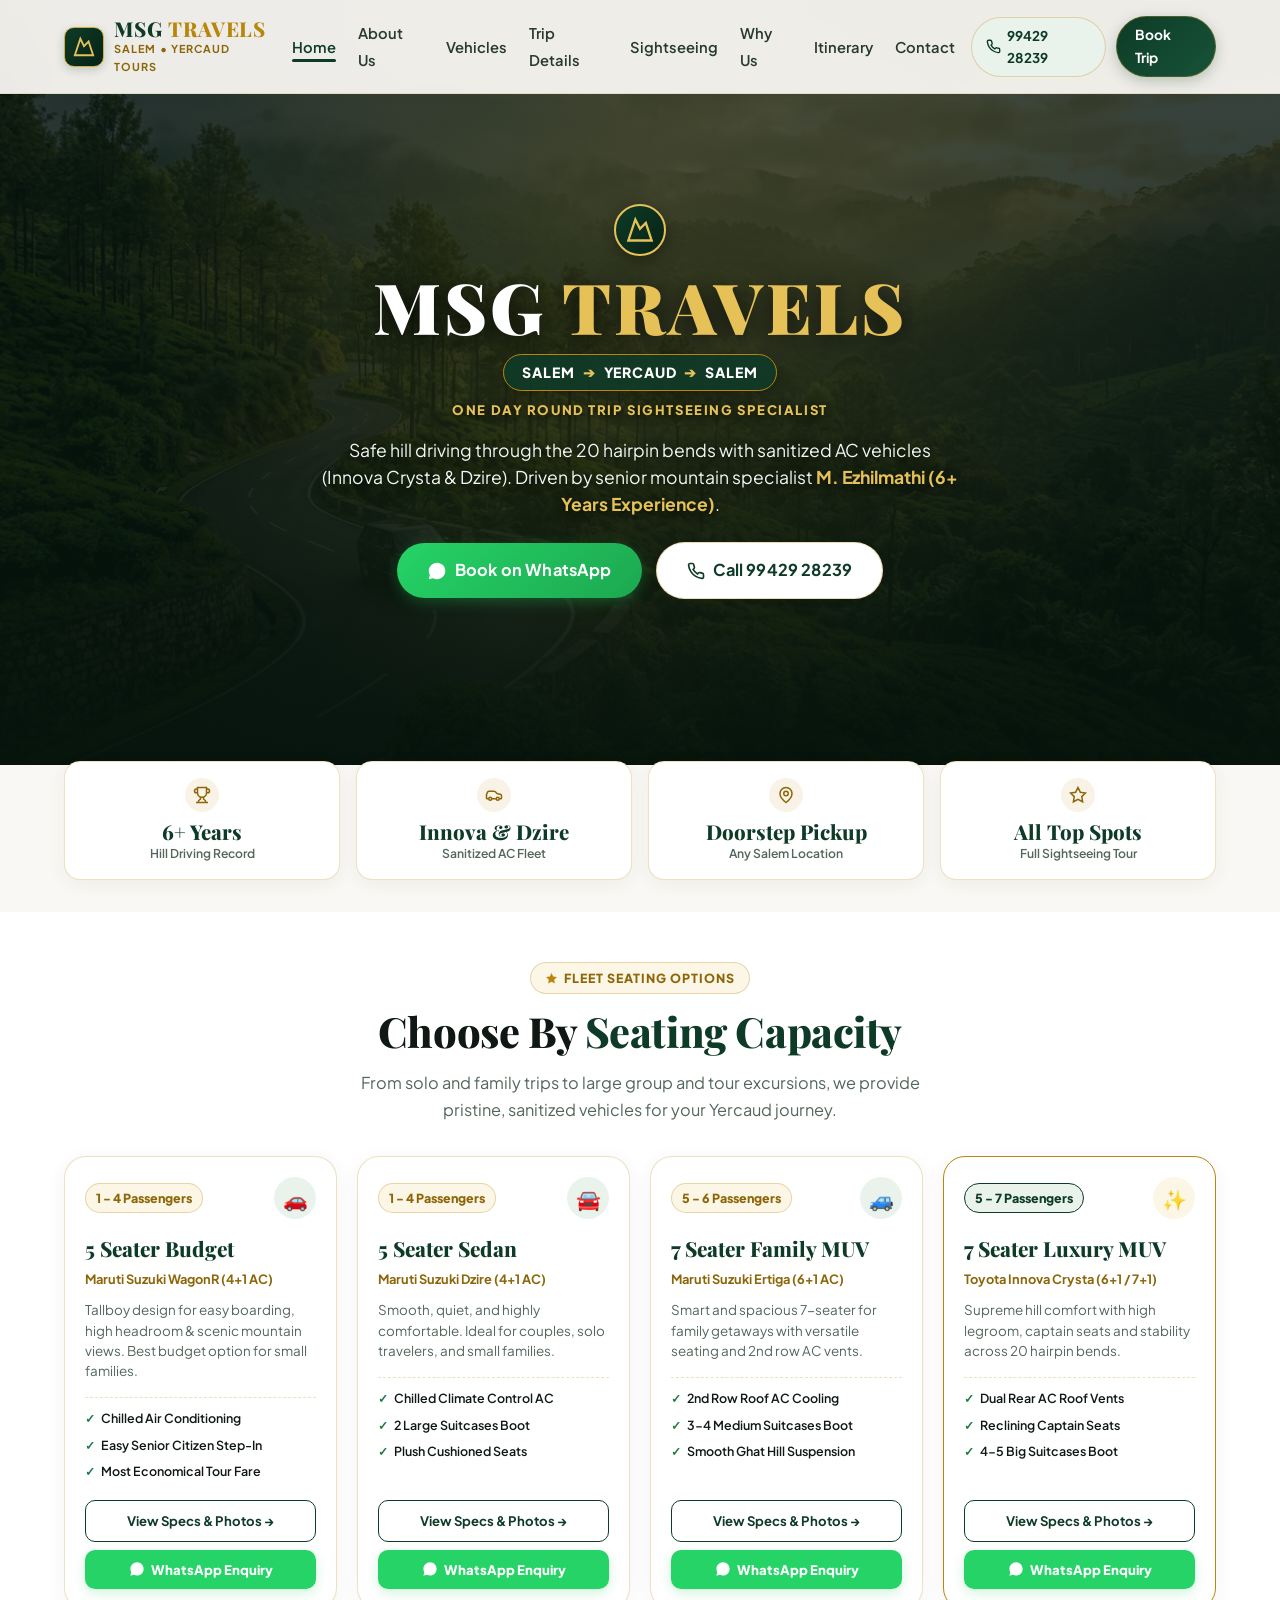
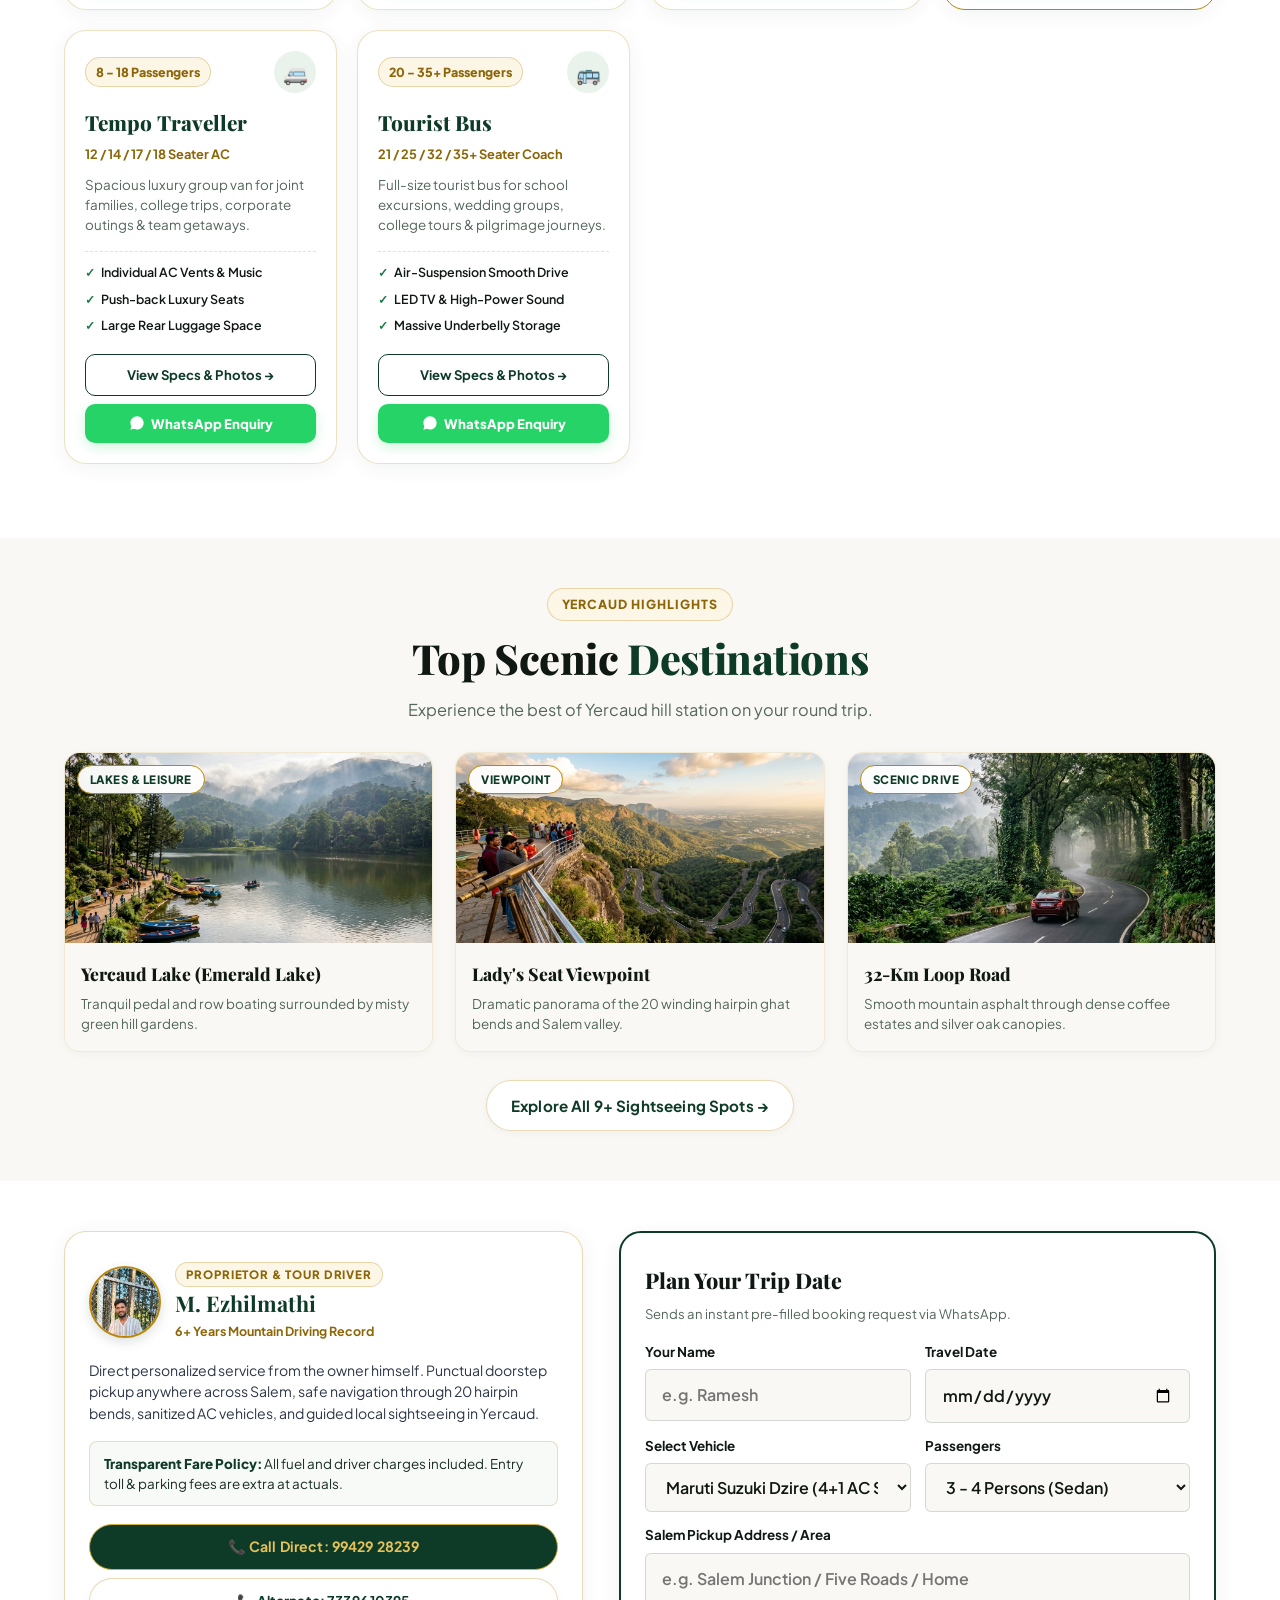
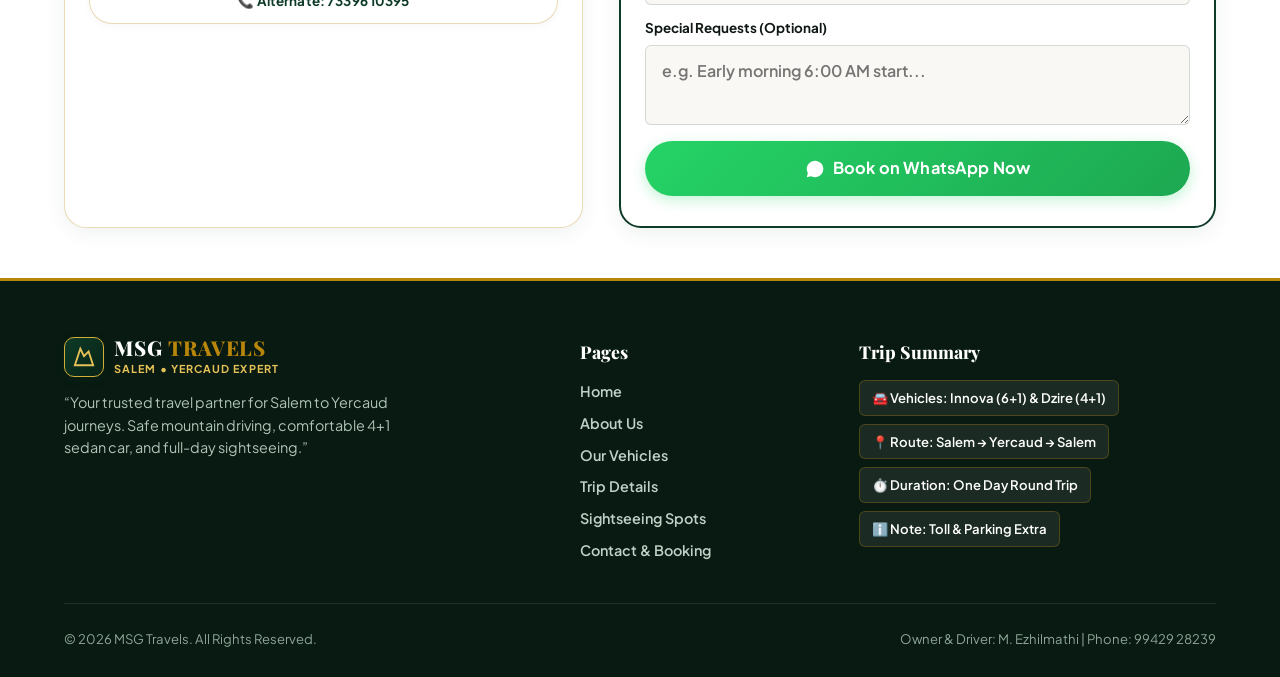
==== index.html @ 70ff6678 "Update Dzire and Crysta images and add WagonR and Ertiga across Home and Vehicles pages" ====
<!DOCTYPE html>
<html lang="en">
<head>
  <meta charset="UTF-8">
  <meta name="viewport" content="width=device-width, initial-scale=1.0, maximum-scale=5.0">
  
  <title>MSG Travels | Salem to Yercaud One Day Trip Taxi & Cab Booking</title>
  <meta name="title" content="MSG Travels | Salem to Yercaud One Day Trip Taxi & Cab Booking">
  <meta name="description" content="Book premier Salem to Yercaud one day round trip taxi with MSG Travels. 6+ years experience, Toyota Innova Crysta & Maruti Dzire AC, all sightseeing spots. Call 9942928239.">
  <meta name="keywords" content="Salem to Yercaud taxi, Salem to Yercaud cab, MSG Travels Salem, Yercaud one day trip cab, Innova taxi Salem to Yercaud, Dzire cab Salem">
  <meta name="author" content="MSG Travels - M. Ezhilmathi">
  <meta name="robots" content="index, follow">
  <link rel="canonical" href="https://msgtravels.in/">

  <!-- Geo-Targeting -->
  <meta name="geo.region" content="IN-TN">
  <meta name="geo.placename" content="Salem, Tamil Nadu, India">
  <meta name="geo.position" content="11.664325;78.146014">
  <meta name="ICBM" content="11.664325, 78.146014">

  <!-- Open Graph -->
  <meta property="og:type" content="website">
  <meta property="og:url" content="https://msgtravels.in/">
  <meta property="og:title" content="MSG Travels | Salem to Yercaud Taxi Service">
  <meta property="og:description" content="Explore Yercaud with trusted mountain driver M. Ezhilmathi. 6+ Years Experience, AC Sedan & MUV.">
  <meta property="og:image" content="https://msgtravels.in/images/hero.jpg">

  <!-- Google Fonts -->
  <link rel="preconnect" href="https://fonts.googleapis.com">
  <link rel="preconnect" href="https://fonts.gstatic.com" crossorigin>
  <link href="https://fonts.googleapis.com/css2?family=Playfair+Display:ital,wght@0,600;0,700;0,800;0,900;1,600&family=Plus+Jakarta+Sans:wght@400;500;600;700;800&family=Space+Grotesk:wght@500;700&display=swap" rel="stylesheet">

  <link rel="stylesheet" href="styles.css">

  <!-- Schema.org JSON-LD Structured Data -->
  <script type="application/ld+json">
  {
    "@context": "https://schema.org",
    "@graph": [
      {
        "@type": "TaxiService",
        "name": "MSG Travels",
        "url": "https://msgtravels.in/",
        "image": "https://msgtravels.in/images/hero.jpg",
        "telephone": "+919942928239",
        "priceRange": "₹₹",
        "email": "ezhilmathi995@gmail.com",
        "founder": {
          "@type": "Person",
          "name": "M. Ezhilmathi",
          "jobTitle": "Owner & Senior Hill Driver"
        },
        "description": "Premier Salem to Yercaud one-day round trip sightseeing taxi service with Toyota Innova Crysta and Maruti Suzuki Dzire.",
        "areaServed": ["Salem", "Yercaud"],
        "geo": {
          "@type": "GeoCoordinates",
          "latitude": 11.664325,
          "longitude": 78.146014
        },
        "aggregateRating": {
          "@type": "AggregateRating",
          "ratingValue": "4.9",
          "reviewCount": "148"
        }
      }
    ]
  }
  </script>
</head>
<body>
  <a href="#quick-booking" class="skip-link">Skip to Booking</a>

  <!-- Header Navigation -->
  <header class="site-header" id="siteHeader">
    <div class="container header-inner">
      <a href="index.html" class="brand-logo" aria-label="MSG Travels Home">
        <div class="brand-badge">
          <svg viewBox="0 0 24 24" fill="none" stroke="currentColor" stroke-width="2"><path d="m8 3 4 8 5-5 5 15H2L8 3z"/></svg>
        </div>
        <div class="brand-text-wrap">
          <span class="brand-title">MSG <span>TRAVELS</span></span>
          <span class="brand-subtitle">Salem • Yercaud Tours</span>
        </div>
      </a>

      <!-- Desktop Nav -->
      <nav aria-label="Main Navigation">
        <ul class="nav-menu">
          <li><a href="index.html" class="nav-link active">Home</a></li>
          <li><a href="about.html" class="nav-link">About Us</a></li>
          <li><a href="vehicles.html" class="nav-link">Vehicles</a></li>
          <li><a href="trip.html" class="nav-link">Trip Details</a></li>
          <li><a href="sightseeing.html" class="nav-link">Sightseeing</a></li>
          <li><a href="why-us.html" class="nav-link">Why Us</a></li>
          <li><a href="experience.html" class="nav-link">Itinerary</a></li>
          <li><a href="contact.html" class="nav-link">Contact</a></li>
        </ul>
      </nav>

      <!-- Header CTAs -->
      <div class="header-cta-group">
        <a href="tel:9942928239" class="btn-header-call">
          <svg width="15" height="15" viewBox="0 0 24 24" fill="none" stroke="currentColor" stroke-width="2.2"><path d="M22 16.92v3a2 2 0 0 1-2.18 2 19.79 19.79 0 0 1-8.63-3.07 19.5 19.5 0 0 1-6-6 19.79 19.79 0 0 1-3.07-8.67A2 2 0 0 1 4.11 2h3a2 2 0 0 1 2 1.72 12.84 12.84 0 0 0 .7 2.81 2 2 0 0 1-.45 2.11L8.09 9.91a16 16 0 0 0 6 6l1.27-1.27a2 2 0 0 1 2.11-.45 12.84 12.84 0 0 0 2.81.7A2 2 0 0 1 22 16.92z"/></svg>
          <span>99429 28239</span>
        </a>
        <a href="#quick-booking" class="btn btn-primary" style="padding: 7px 18px; font-size: 0.86rem;">Book Trip</a>
      </div>

      <!-- Mobile Toggle Button -->
      <button class="mobile-toggle" id="mobileToggle" aria-label="Open Navigation Menu">
        <svg viewBox="0 0 24 24" fill="none" stroke="currentColor" stroke-width="2"><line x1="3" y1="12" x2="21" y2="12"></line><line x1="3" y1="6" x2="21" y2="6"></line><line x1="3" y1="18" x2="21" y2="18"></line></svg>
      </button>
    </div>
  </header>

  <!-- Mobile Drawer -->
  <div class="drawer-backdrop" id="drawerBackdrop"></div>
  <aside class="mobile-nav-drawer" id="mobileDrawer">
    <div>
      <div class="drawer-header">
        <div class="brand-text-wrap">
          <span class="brand-title">MSG <span>TRAVELS</span></span>
          <span class="brand-subtitle">Salem • Yercaud Expert</span>
        </div>
        <button class="drawer-close-btn" id="drawerCloseBtn" aria-label="Close Menu">
          <svg width="26" height="26" viewBox="0 0 24 24" fill="none" stroke="currentColor" stroke-width="2"><line x1="18" y1="6" x2="6" y2="18"></line><line x1="6" y1="6" x2="18" y2="18"></line></svg>
        </button>
      </div>
      <ul class="drawer-links">
        <li><a href="index.html" class="drawer-link active"><span>Home</span> <span>→</span></a></li>
        <li><a href="about.html" class="drawer-link"><span>About Us</span> <span>→</span></a></li>
        <li><a href="vehicles.html" class="drawer-link"><span>Our Vehicles</span> <span>→</span></a></li>
        <li><a href="trip.html" class="drawer-link"><span>Trip Details</span> <span>→</span></a></li>
        <li><a href="sightseeing.html" class="drawer-link"><span>Sightseeing Places</span> <span>→</span></a></li>
        <li><a href="why-us.html" class="drawer-link"><span>Why Choose Us</span> <span>→</span></a></li>
        <li><a href="experience.html" class="drawer-link"><span>Itinerary Roadmap</span> <span>→</span></a></li>
        <li><a href="contact.html" class="drawer-link"><span>Contact & Booking</span> <span>→</span></a></li>
      </ul>
    </div>
    <div class="drawer-contact">
      <a href="tel:9942928239" class="btn btn-call btn-block">📞 Call: 99429 28239</a>
      <a href="https://api.whatsapp.com/send?phone=919942928239&text=Hello%20MSG%20Travels,%20I%20would%20like%20to%20book%20a%20Salem%20to%20Yercaud%20trip." target="_blank" rel="noopener" class="btn btn-whatsapp btn-block">💬 WhatsApp Booking</a>
    </div>
  </aside>

  <!-- =========================================================================
       DOMINANT CENTERED HERO SECTION
       ========================================================================= -->
  <section class="hero-section" id="home">
    <div class="hero-overlay-radial"></div>
    <div class="container hero-content">
      
      <!-- Luxury Crest Emblem -->
      <div class="hero-brand-crest">
        <svg viewBox="0 0 24 24" fill="none" stroke="currentColor" stroke-width="2"><path d="m8 3 4 8 5-5 5 15H2L8 3z"/></svg>
      </div>

      <!-- Dominant Centered Brand Title -->
      <h1 class="hero-brand-title">
        MSG <span>TRAVELS</span>
      </h1>

      <!-- Route Tag -->
      <div class="hero-route-tag">
        <span>SALEM</span>
        <span class="route-arrow">➔</span>
        <span>YERCAUD</span>
        <span class="route-arrow">➔</span>
        <span>SALEM</span>
      </div>

      <div class="hero-tagline">
        One Day Round Trip Sightseeing Specialist
      </div>

      <p class="hero-desc-clean">
        Safe hill driving through the 20 hairpin bends with sanitized AC vehicles (Innova Crysta & Dzire). Driven by senior mountain specialist <strong>M. Ezhilmathi (6+ Years Experience)</strong>.
      </p>

      <div class="hero-actions">
        <a href="https://api.whatsapp.com/send?phone=919942928239&text=Hello%20MSG%20Travels,%20I%20would%20like%20to%20book%20a%20Salem%20to%20Yercaud%20one-day%20round%20trip." target="_blank" rel="noopener" class="btn btn-whatsapp btn-lg">
          <svg width="20" height="20" viewBox="0 0 24 24" fill="currentColor"><path d="M12.04 2C6.58 2 2.13 6.45 2.13 11.91C2.13 13.66 2.59 15.36 3.45 16.86L2.05 22L7.3 20.62C8.75 21.41 10.38 21.83 12.04 21.83C17.5 21.83 21.95 17.38 21.95 11.92C21.95 9.27 20.92 6.78 19.05 4.91C17.18 3.03 14.69 2 12.04 2Z"/></svg>
          Book on WhatsApp
        </a>
        <a href="tel:9942928239" class="btn btn-secondary btn-lg">
          <svg width="18" height="18" viewBox="0 0 24 24" fill="none" stroke="currentColor" stroke-width="2.2"><path d="M22 16.92v3a2 2 0 0 1-2.18 2 19.79 19.79 0 0 1-8.63-3.07 19.5 19.5 0 0 1-6-6 19.79 19.79 0 0 1-3.07-8.67A2 2 0 0 1 4.11 2h3a2 2 0 0 1 2 1.72 12.84 12.84 0 0 0 .7 2.81 2 2 0 0 1-.45 2.11L8.09 9.91a16 16 0 0 0 6 6l1.27-1.27a2 2 0 0 1 2.11-.45 12.84 12.84 0 0 0 2.81.7A2 2 0 0 1 22 16.92z"/></svg>
          Call 99429 28239
        </a>
      </div>

    </div>
  </section>

  <!-- =========================================================================
       CLEAN 4-PILLAR STATS (OPTIMIZED LUXURY RIBBON)
       ========================================================================= -->
  <section class="quick-stats-section" id="quick-info">
    <div class="container">
      <div class="stats-grid">
        <div class="stat-card">
          <div class="stat-icon-mini">
            <svg viewBox="0 0 24 24" fill="none" stroke="currentColor" stroke-width="2"><path d="M6 9H4.5a2.5 2.5 0 0 1 0-5H6"/><path d="M18 9h1.5a2.5 2.5 0 0 0 0-5H18"/><path d="M4 22h16"/><path d="M10 14.66V17c0 .55-.47.98-.97 1.21C7.85 18.75 7 20.24 7 22"/><path d="M14 14.66V17c0 .55.47.98.97 1.21C16.15 18.75 17 20.24 17 22"/><path d="M18 2H6v7a6 6 0 0 0 12 0V2Z"/></svg>
          </div>
          <div class="stat-content">
            <div class="stat-number">6+ Years</div>
            <div class="stat-label">Hill Driving Record</div>
          </div>
        </div>

        <div class="stat-card">
          <div class="stat-icon-mini">
            <svg viewBox="0 0 24 24" fill="none" stroke="currentColor" stroke-width="2"><path d="M19 17h2c.6 0 1-.4 1-1v-3c0-.9-.7-1.7-1.5-1.9C18.7 10.6 16 10 16 10s-1.3-1.4-2.2-2.3c-.5-.4-1.1-.7-1.8-.7H5c-.6 0-1.1.4-1.4.9l-1.4 2.9A3.7 3.7 0 0 0 2 12v4c0 .6.4 1 1 1h2"/><circle cx="7" cy="17" r="2"/><path d="M9 17h6"/><circle cx="17" cy="17" r="2"/></svg>
          </div>
          <div class="stat-content">
            <div class="stat-number">Innova & Dzire</div>
            <div class="stat-label">Sanitized AC Fleet</div>
          </div>
        </div>

        <div class="stat-card">
          <div class="stat-icon-mini">
            <svg viewBox="0 0 24 24" fill="none" stroke="currentColor" stroke-width="2"><path d="M20 10c0 6-8 12-8 12s-8-6-8-12a8 8 0 0 1 16 0Z"/><circle cx="12" cy="10" r="3"/></svg>
          </div>
          <div class="stat-content">
            <div class="stat-number">Doorstep Pickup</div>
            <div class="stat-label">Any Salem Location</div>
          </div>
        </div>

        <div class="stat-card">
          <div class="stat-icon-mini">
            <svg viewBox="0 0 24 24" fill="none" stroke="currentColor" stroke-width="2"><polygon points="12 2 15.09 8.26 22 9.27 17 14.14 18.18 21.02 12 17.77 5.82 21.02 7 14.14 2 9.27 8.91 8.26 12 2"/></svg>
          </div>
          <div class="stat-content">
            <div class="stat-number">All Top Spots</div>
            <div class="stat-label">Full Sightseeing Tour</div>
          </div>
        </div>
      </div>
    </div>
  </section>

  <!-- =========================================================================
       SEATING CAPACITY & FLEET CATEGORIES (5 Seater, 7 Seater, Tempo, Bus)
       ========================================================================= -->
  <section class="trip-section" id="seating-options" style="padding: 50px 0; background: #ffffff;">
    <div class="container">
      <div class="text-center" style="margin-bottom: 32px;">
        <span class="section-tag">
          <svg viewBox="0 0 24 24" fill="currentColor" width="13" height="13"><path d="M12 2l3.09 6.26L22 9.27l-5 4.87 1.18 6.88L12 17.77l-6.18 3.25L7 14.14 2 9.27l6.91-1.01L12 2z"/></svg>
          Fleet Seating Options
        </span>
        <h2 class="section-title">Choose By <span>Seating Capacity</span></h2>
        <p class="section-desc">From solo and family trips to large group and tour excursions, we provide pristine, sanitized vehicles for your Yercaud journey.</p>
      </div>

      <div class="capacity-grid-home">
        <!-- Option 1: 5 Seater Budget (WagonR) -->
        <div class="capacity-card">
          <div>
            <div class="capacity-card-header">
              <span class="capacity-seat-badge">1 - 4 Passengers</span>
              <div class="capacity-icon">🚗</div>
            </div>
            <h3 class="capacity-title">5 Seater Budget</h3>
            <p class="capacity-subtitle">Maruti Suzuki WagonR (4+1 AC)</p>
            <p class="capacity-desc">Tallboy design for easy boarding, high headroom & scenic mountain views. Best budget option for small families.</p>
            <div class="capacity-features">
              <div class="capacity-feat-item"><span>✓</span> Chilled Air Conditioning</div>
              <div class="capacity-feat-item"><span>✓</span> Easy Senior Citizen Step-In</div>
              <div class="capacity-feat-item"><span>✓</span> Most Economical Tour Fare</div>
            </div>
          </div>
          <div class="capacity-actions">
            <a href="vehicles.html?vehicle=vehicle-wagonr" class="btn-capacity-specs">
              View Specs & Photos →
            </a>
            <a href="https://wa.me/919942928239?text=Hello%20MSG%20Travels,%20I%20want%20to%20enquire%20about%205%20Seater%20WagonR%20(4+1)%20for%20Salem%20to%20Yercaud%20trip." class="btn-capacity-whatsapp" target="_blank" rel="noopener noreferrer">
              <svg width="16" height="16" viewBox="0 0 24 24" fill="currentColor"><path d="M12.04 2C6.58 2 2.13 6.45 2.13 11.91C2.13 13.66 2.59 15.36 3.45 16.86L2.05 22L7.3 20.62C8.75 21.41 10.38 21.83 12.04 21.83C17.5 21.83 21.95 17.38 21.95 11.92C21.95 9.27 20.92 6.78 19.05 4.91C17.18 3.03 14.69 2 12.04 2Z"/></svg>
              WhatsApp Enquiry
            </a>
          </div>
        </div>

        <!-- Option 2: 5 Seater Sedan (Dzire) -->
        <div class="capacity-card">
          <div>
            <div class="capacity-card-header">
              <span class="capacity-seat-badge">1 - 4 Passengers</span>
              <div class="capacity-icon">🚘</div>
            </div>
            <h3 class="capacity-title">5 Seater Sedan</h3>
            <p class="capacity-subtitle">Maruti Suzuki Dzire (4+1 AC)</p>
            <p class="capacity-desc">Smooth, quiet, and highly comfortable. Ideal for couples, solo travelers, and small families.</p>
            <div class="capacity-features">
              <div class="capacity-feat-item"><span>✓</span> Chilled Climate Control AC</div>
              <div class="capacity-feat-item"><span>✓</span> 2 Large Suitcases Boot</div>
              <div class="capacity-feat-item"><span>✓</span> Plush Cushioned Seats</div>
            </div>
          </div>
          <div class="capacity-actions">
            <a href="vehicles.html?vehicle=vehicle-dzire" class="btn-capacity-specs">
              View Specs & Photos →
            </a>
            <a href="https://wa.me/919942928239?text=Hello%20MSG%20Travels,%20I%20want%20to%20enquire%20about%205%20Seater%20Dzire%20Sedan%20(4+1)%20for%20Salem%20to%20Yercaud%20trip." class="btn-capacity-whatsapp" target="_blank" rel="noopener noreferrer">
              <svg width="16" height="16" viewBox="0 0 24 24" fill="currentColor"><path d="M12.04 2C6.58 2 2.13 6.45 2.13 11.91C2.13 13.66 2.59 15.36 3.45 16.86L2.05 22L7.3 20.62C8.75 21.41 10.38 21.83 12.04 21.83C17.5 21.83 21.95 17.38 21.95 11.92C21.95 9.27 20.92 6.78 19.05 4.91C17.18 3.03 14.69 2 12.04 2Z"/></svg>
              WhatsApp Enquiry
            </a>
          </div>
        </div>

        <!-- Option 3: 7 Seater Family MUV (Ertiga) -->
        <div class="capacity-card">
          <div>
            <div class="capacity-card-header">
              <span class="capacity-seat-badge">5 - 6 Passengers</span>
              <div class="capacity-icon">🚙</div>
            </div>
            <h3 class="capacity-title">7 Seater Family MUV</h3>
            <p class="capacity-subtitle">Maruti Suzuki Ertiga (6+1 AC)</p>
            <p class="capacity-desc">Smart and spacious 7-seater for family getaways with versatile seating and 2nd row AC vents.</p>
            <div class="capacity-features">
              <div class="capacity-feat-item"><span>✓</span> 2nd Row Roof AC Cooling</div>
              <div class="capacity-feat-item"><span>✓</span> 3-4 Medium Suitcases Boot</div>
              <div class="capacity-feat-item"><span>✓</span> Smooth Ghat Hill Suspension</div>
            </div>
          </div>
          <div class="capacity-actions">
            <a href="vehicles.html?vehicle=vehicle-ertiga" class="btn-capacity-specs">
              View Specs & Photos →
            </a>
            <a href="https://wa.me/919942928239?text=Hello%20MSG%20Travels,%20I%20want%20to%20enquire%20about%207%20Seater%20Ertiga%20(6+1)%20for%20Salem%20to%20Yercaud%20trip." class="btn-capacity-whatsapp" target="_blank" rel="noopener noreferrer">
              <svg width="16" height="16" viewBox="0 0 24 24" fill="currentColor"><path d="M12.04 2C6.58 2 2.13 6.45 2.13 11.91C2.13 13.66 2.59 15.36 3.45 16.86L2.05 22L7.3 20.62C8.75 21.41 10.38 21.83 12.04 21.83C17.5 21.83 21.95 17.38 21.95 11.92C21.95 9.27 20.92 6.78 19.05 4.91C17.18 3.03 14.69 2 12.04 2Z"/></svg>
              WhatsApp Enquiry
            </a>
          </div>
        </div>

        <!-- Option 4: 7 Seater Luxury MUV (Innova Crysta) -->
        <div class="capacity-card" style="border-color: var(--color-gold);">
          <div>
            <div class="capacity-card-header">
              <span class="capacity-seat-badge" style="background: #e9f3ec; color: #0e3b27; border-color: #0e3b27;">5 - 7 Passengers</span>
              <div class="capacity-icon" style="background: var(--color-gold-subtle); color: var(--color-gold-dark);">✨</div>
            </div>
            <h3 class="capacity-title">7 Seater Luxury MUV</h3>
            <p class="capacity-subtitle">Toyota Innova Crysta (6+1 / 7+1)</p>
            <p class="capacity-desc">Supreme hill comfort with high legroom, captain seats and stability across 20 hairpin bends.</p>
            <div class="capacity-features">
              <div class="capacity-feat-item"><span>✓</span> Dual Rear AC Roof Vents</div>
              <div class="capacity-feat-item"><span>✓</span> Reclining Captain Seats</div>
              <div class="capacity-feat-item"><span>✓</span> 4-5 Big Suitcases Boot</div>
            </div>
          </div>
          <div class="capacity-actions">
            <a href="vehicles.html?vehicle=vehicle-innova" class="btn-capacity-specs">
              View Specs & Photos →
            </a>
            <a href="https://wa.me/919942928239?text=Hello%20MSG%20Travels,%20I%20want%20to%20enquire%20about%207%20Seater%20Innova%20Crysta%20for%20Salem%20to%20Yercaud%20trip." class="btn-capacity-whatsapp" target="_blank" rel="noopener noreferrer">
              <svg width="16" height="16" viewBox="0 0 24 24" fill="currentColor"><path d="M12.04 2C6.58 2 2.13 6.45 2.13 11.91C2.13 13.66 2.59 15.36 3.45 16.86L2.05 22L7.3 20.62C8.75 21.41 10.38 21.83 12.04 21.83C17.5 21.83 21.95 17.38 21.95 11.92C21.95 9.27 20.92 6.78 19.05 4.91C17.18 3.03 14.69 2 12.04 2Z"/></svg>
              WhatsApp Enquiry
            </a>
          </div>
        </div>

        <!-- Option 5: Tempo Traveller -->
        <div class="capacity-card">
          <div>
            <div class="capacity-card-header">
              <span class="capacity-seat-badge">8 - 18 Passengers</span>
              <div class="capacity-icon">🚐</div>
            </div>
            <h3 class="capacity-title">Tempo Traveller</h3>
            <p class="capacity-subtitle">12 / 14 / 17 / 18 Seater AC</p>
            <p class="capacity-desc">Spacious luxury group van for joint families, college trips, corporate outings & team getaways.</p>
            <div class="capacity-features">
              <div class="capacity-feat-item"><span>✓</span> Individual AC Vents & Music</div>
              <div class="capacity-feat-item"><span>✓</span> Push-back Luxury Seats</div>
              <div class="capacity-feat-item"><span>✓</span> Large Rear Luggage Space</div>
            </div>
          </div>
          <div class="capacity-actions">
            <a href="vehicles.html?vehicle=vehicle-tempo" class="btn-capacity-specs">
              View Specs & Photos →
            </a>
            <a href="https://wa.me/919942928239?text=Hello%20MSG%20Travels,%20I%20want%20to%20enquire%20about%20Tempo%20Traveller%20(12-18%20Seater)%20for%20Salem%20to%20Yercaud%20trip." class="btn-capacity-whatsapp" target="_blank" rel="noopener noreferrer">
              <svg width="16" height="16" viewBox="0 0 24 24" fill="currentColor"><path d="M12.04 2C6.58 2 2.13 6.45 2.13 11.91C2.13 13.66 2.59 15.36 3.45 16.86L2.05 22L7.3 20.62C8.75 21.41 10.38 21.83 12.04 21.83C17.5 21.83 21.95 17.38 21.95 11.92C21.95 9.27 20.92 6.78 19.05 4.91C17.18 3.03 14.69 2 12.04 2Z"/></svg>
              WhatsApp Enquiry
            </a>
          </div>
        </div>

        <!-- Option 6: Tourist Bus -->
        <div class="capacity-card">
          <div>
            <div class="capacity-card-header">
              <span class="capacity-seat-badge">20 - 35+ Passengers</span>
              <div class="capacity-icon">🚌</div>
            </div>
            <h3 class="capacity-title">Tourist Bus</h3>
            <p class="capacity-subtitle">21 / 25 / 32 / 35+ Seater Coach</p>
            <p class="capacity-desc">Full-size tourist bus for school excursions, wedding groups, college tours & pilgrimage journeys.</p>
            <div class="capacity-features">
              <div class="capacity-feat-item"><span>✓</span> Air-Suspension Smooth Drive</div>
              <div class="capacity-feat-item"><span>✓</span> LED TV & High-Power Sound</div>
              <div class="capacity-feat-item"><span>✓</span> Massive Underbelly Storage</div>
            </div>
          </div>
          <div class="capacity-actions">
            <a href="vehicles.html?vehicle=vehicle-bus" class="btn-capacity-specs">
              View Specs & Photos →
            </a>
            <a href="https://wa.me/919942928239?text=Hello%20MSG%20Travels,%20I%20want%20to%20enquire%20about%20Tourist%20Bus%20(21-35+%20Seater)%20for%20Salem%20to%20Yercaud%20tour." class="btn-capacity-whatsapp" target="_blank" rel="noopener noreferrer">
              <svg width="16" height="16" viewBox="0 0 24 24" fill="currentColor"><path d="M12.04 2C6.58 2 2.13 6.45 2.13 11.91C2.13 13.66 2.59 15.36 3.45 16.86L2.05 22L7.3 20.62C8.75 21.41 10.38 21.83 12.04 21.83C17.5 21.83 21.95 17.38 21.95 11.92C21.95 9.27 20.92 6.78 19.05 4.91C17.18 3.03 14.69 2 12.04 2Z"/></svg>
              WhatsApp Enquiry
            </a>
          </div>
        </div>
      </div>
    </div>
  </section>

  <!-- =========================================================================
       POPULAR SIGHTSEEING HIGHLIGHTS (CLEAN 3 SPOTS)
       ========================================================================= -->
  <section class="sightseeing-section" style="padding: 50px 0; background: var(--color-bg-body);">
    <div class="container">
      <div class="text-center" style="margin-bottom: 28px;">
        <span class="section-tag">Yercaud Highlights</span>
        <h2 class="section-title">Top Scenic <span>Destinations</span></h2>
        <p class="section-desc">Experience the best of Yercaud hill station on your round trip.</p>
      </div>

      <div class="sightseeing-grid">
        <div class="sightseeing-card">
          <div class="sightseeing-img-wrap" style="height: 190px;">
            <img src="images/lake.jpg" alt="Yercaud Lake Boating" loading="lazy">
            <span class="sightseeing-tag">Lakes & Leisure</span>
          </div>
          <div class="sightseeing-body" style="padding: 16px;">
            <h3 class="sightseeing-title" style="font-size: 1.1rem;">Yercaud Lake (Emerald Lake)</h3>
            <p class="sightseeing-desc" style="font-size: 0.84rem; margin-bottom: 0;">Tranquil pedal and row boating surrounded by misty green hill gardens.</p>
          </div>
        </div>

        <div class="sightseeing-card">
          <div class="sightseeing-img-wrap" style="height: 190px;">
            <img src="images/ladys_seat.jpg" alt="Lady's Seat Viewpoint" loading="lazy">
            <span class="sightseeing-tag">Viewpoint</span>
          </div>
          <div class="sightseeing-body" style="padding: 16px;">
            <h3 class="sightseeing-title" style="font-size: 1.1rem;">Lady's Seat Viewpoint</h3>
            <p class="sightseeing-desc" style="font-size: 0.84rem; margin-bottom: 0;">Dramatic panorama of the 20 winding hairpin ghat bends and Salem valley.</p>
          </div>
        </div>

        <div class="sightseeing-card">
          <div class="sightseeing-img-wrap" style="height: 190px;">
            <img src="images/loop_road.jpg" alt="32-Km Loop Road" loading="lazy">
            <span class="sightseeing-tag">Scenic Drive</span>
          </div>
          <div class="sightseeing-body" style="padding: 16px;">
            <h3 class="sightseeing-title" style="font-size: 1.1rem;">32-Km Loop Road</h3>
            <p class="sightseeing-desc" style="font-size: 0.84rem; margin-bottom: 0;">Smooth mountain asphalt through dense coffee estates and silver oak canopies.</p>
          </div>
        </div>
      </div>

      <div style="text-align: center; margin-top: 28px;">
        <a href="sightseeing.html" class="btn btn-secondary">Explore All 9+ Sightseeing Spots →</a>
      </div>
    </div>
  </section>

  <!-- =========================================================================
       DRIVER & DIRECT WHATSAPP BOOKING SECTION
       ========================================================================= -->
  <section class="booking-section" id="quick-booking" style="padding: 50px 0; background: #ffffff;">
    <div class="container">
      <div class="booking-wrapper">
        
        <div class="booking-info-panel" style="padding: 28px 24px; background: #ffffff; border: 1.5px solid rgba(184, 134, 11, 0.3); border-radius: var(--radius-lg); box-shadow: 0 4px 20px rgba(14, 59, 39, 0.07);">
          <div>
            <div style="display: flex; align-items: center; gap: 14px; margin-bottom: 16px;">
              <div style="width: 72px; height: 72px; border-radius: 50%; overflow: hidden; border: 2.5px solid var(--color-gold); box-shadow: 0 4px 12px rgba(14,59,39,0.15); flex-shrink: 0;">
                <img src="images/ezhilmathi.jpg" alt="M. Ezhilmathi Proprietor MSG Travels" style="width: 100%; height: 100%; object-fit: cover; object-position: top center;">
              </div>
              <div>
                <span class="section-tag" style="margin-bottom: 4px; display: inline-flex; font-size: 0.72rem; padding: 2px 10px;">Proprietor & Tour Driver</span>
                <h3 style="font-family: var(--font-serif); font-size: 1.35rem; color: var(--color-primary); margin: 0; line-height: 1.2;">M. Ezhilmathi</h3>
                <span style="font-size: 0.78rem; font-weight: 700; color: var(--color-gold-dark);">6+ Years Mountain Driving Record</span>
              </div>
            </div>

            <p style="color: #2d3748; margin-bottom: 16px; font-size: 0.88rem; line-height: 1.55;">
              Direct personalized service from the owner himself. Punctual doorstep pickup anywhere across Salem, safe navigation through 20 hairpin bends, sanitized AC vehicles, and guided local sightseeing in Yercaud.
            </p>

            <div style="background: #f8faf8; padding: 12px 14px; border-radius: 8px; border: 1px solid rgba(184, 134, 11, 0.25); margin-bottom: 18px; font-size: 0.84rem; color: #1a2e22; line-height: 1.45;">
              <strong style="color: var(--color-primary); font-weight: 800;">Transparent Fare Policy:</strong> All fuel and driver charges included. Entry toll & parking fees are extra at actuals.
            </div>

            <div style="display: flex; flex-direction: column; gap: 8px;">
              <a href="tel:9942928239" class="btn btn-call btn-block" style="font-size: 0.88rem; padding: 10px;">📞 Call Direct: 99429 28239</a>
              <a href="tel:7339610395" class="btn btn-secondary btn-block" style="font-size: 0.84rem; padding: 9px;">📞 Alternate: 73396 10395</a>
            </div>
          </div>
        </div>

        <div class="booking-form-panel" style="padding: 30px 24px;">
          <div class="form-header" style="margin-bottom: 16px;">
            <h3 style="font-size: 1.35rem;">Plan Your Trip Date</h3>
            <p style="font-size: 0.82rem;">Sends an instant pre-filled booking request via WhatsApp.</p>
          </div>

          <form id="bookingForm" class="booking-form" style="gap: 12px;">
            <div class="form-row">
              <div class="form-group">
                <label for="custName">Your Name</label>
                <input type="text" id="custName" class="form-control" placeholder="e.g. Ramesh" required>
              </div>
              <div class="form-group">
                <label for="travelDate">Travel Date</label>
                <input type="date" id="travelDate" class="form-control" required>
              </div>
            </div>

            <div class="form-row">
              <div class="form-group">
                <label for="vehicleChoice">Select Vehicle</label>
                <select id="vehicleChoice" class="form-control">
                  <option value="Toyota Innova Crysta (6+1 / 7+1)">Toyota Innova Crysta (6+1 / 7+1 MUV)</option>
                  <option value="Maruti Suzuki Dzire (4+1)" selected>Maruti Suzuki Dzire (4+1 AC Sedan)</option>
                  <option value="Help Me Choose (Based on Group)">Help Me Choose</option>
                </select>
              </div>
              <div class="form-group">
                <label for="passengerCount">Passengers</label>
                <select id="passengerCount" class="form-control">
                  <option value="1 to 2">1 - 2 Persons</option>
                  <option value="3 to 4" selected>3 - 4 Persons (Sedan)</option>
                  <option value="5 to 7">5 - 7 Persons (Innova)</option>
                  <option value="8+ Group">8+ Persons</option>
                </select>
              </div>
            </div>

            <div class="form-group">
              <label for="pickupLocation">Salem Pickup Address / Area</label>
              <input type="text" id="pickupLocation" class="form-control" placeholder="e.g. Salem Junction / Five Roads / Home" required>
            </div>

            <div class="form-group">
              <label for="custMessage">Special Requests (Optional)</label>
              <textarea id="custMessage" class="form-control" rows="2" placeholder="e.g. Early morning 6:00 AM start..."></textarea>
            </div>

            <button type="submit" class="btn btn-whatsapp btn-block btn-lg" id="submitBookingBtn" style="margin-top: 4px;">
              <svg width="20" height="20" viewBox="0 0 24 24" fill="currentColor"><path d="M12.04 2C6.58 2 2.13 6.45 2.13 11.91C2.13 13.66 2.59 15.36 3.45 16.86L2.05 22L7.3 20.62C8.75 21.41 10.38 21.83 12.04 21.83C17.5 21.83 21.95 17.38 21.95 11.92C21.95 9.27 20.92 6.78 19.05 4.91C17.18 3.03 14.69 2 12.04 2Z"/></svg>
              Book on WhatsApp Now
            </button>
          </form>
        </div>

      </div>
    </div>
  </section>

  <!-- =========================================================================
       FOOTER
       ========================================================================= -->
  <footer class="site-footer">
    <div class="container">
      <div class="footer-top">
        <div class="footer-brand">
          <div class="brand-logo">
            <div class="brand-badge"><svg viewBox="0 0 24 24" fill="none" stroke="currentColor" stroke-width="2"><path d="m8 3 4 8 5-5 5 15H2L8 3z"/></svg></div>
            <div class="brand-text-wrap"><span class="brand-title">MSG <span>TRAVELS</span></span><span class="brand-subtitle">Salem • Yercaud Expert</span></div>
          </div>
          <p>“Your trusted travel partner for Salem to Yercaud journeys. Safe mountain driving, comfortable 4+1 sedan car, and full-day sightseeing.”</p>
        </div>
        <div>
          <h4 class="footer-heading">Pages</h4>
          <ul class="footer-links-list">
            <li><a href="index.html">Home</a></li>
            <li><a href="about.html">About Us</a></li>
            <li><a href="vehicles.html">Our Vehicles</a></li>
            <li><a href="trip.html">Trip Details</a></li>
            <li><a href="sightseeing.html">Sightseeing Spots</a></li>
            <li><a href="contact.html">Contact & Booking</a></li>
          </ul>
        </div>
        <div>
          <h4 class="footer-heading">Trip Summary</h4>
          <div class="footer-trip-meta">
            <div class="footer-trip-pill">🚘 Vehicles: Innova (6+1) & Dzire (4+1)</div>
            <div class="footer-trip-pill">📍 Route: Salem → Yercaud → Salem</div>
            <div class="footer-trip-pill">⏱️ Duration: One Day Round Trip</div>
            <div class="footer-trip-pill">ℹ️ Note: Toll & Parking Extra</div>
          </div>
        </div>
      </div>
      <div class="footer-bottom">
        <div>© 2026 MSG Travels. All Rights Reserved.</div>
        <div>Owner & Driver: M. Ezhilmathi | Phone: 99429 28239</div>
      </div>
    </div>
  </footer>

  <!-- Mobile Sticky Bottom Bar -->
  <div class="mobile-bottom-bar">
    <div class="mobile-bottom-inner">
      <a href="tel:9942928239" class="btn btn-call">
        <svg width="15" height="15" viewBox="0 0 24 24" fill="none" stroke="currentColor" stroke-width="2.2"><path d="M22 16.92v3a2 2 0 0 1-2.18 2 19.79 19.79 0 0 1-8.63-3.07 19.5 19.5 0 0 1-6-6 19.79 19.79 0 0 1-3.07-8.67A2 2 0 0 1 4.11 2h3a2 2 0 0 1 2 1.72 12.84 12.84 0 0 0 .7 2.81 2 2 0 0 1-.45 2.11L8.09 9.91a16 16 0 0 0 6 6l1.27-1.27a2 2 0 0 1 2.11-.45 12.84 12.84 0 0 0 2.81.7A2 2 0 0 1 22 16.92z"/></svg>
        Call Direct
      </a>
      <a href="https://api.whatsapp.com/send?phone=919942928239&text=Hello%20MSG%20Travels,%20I%20would%20like%20to%20book%20a%20Salem%20to%20Yercaud%20trip." class="btn btn-whatsapp" target="_blank" rel="noopener">
        <svg width="15" height="15" viewBox="0 0 24 24" fill="currentColor"><path d="M12.04 2C6.58 2 2.13 6.45 2.13 11.91C2.13 13.66 2.59 15.36 3.45 16.86L2.05 22L7.3 20.62C8.75 21.41 10.38 21.83 12.04 21.83C17.5 21.83 21.95 17.38 21.95 11.92C21.95 9.27 20.92 6.78 19.05 4.91C17.18 3.03 14.69 2 12.04 2Z"/></svg>
        WhatsApp
      </a>
    </div>
  </div>

  <script src="script.js"></script>
</body>
</html>
---- styles.css ----
/* ==========================================================================
   MSG TRAVELS — LUXURY TRAVEL DESIGN SYSTEM & MOBILE-FIRST OPTIMIZATION
   Color Harmony: Warm Pearl Ivory | Deep Forest Emerald | Champagne Gold
   ========================================================================== */

:root {
  /* Core Bright Palette */
  --color-bg-body: #faf8f4;
  --color-bg-surface: #ffffff;
  --color-bg-surface-alt: #f5efe4;
  --color-bg-subtle: #f0ebe0;

  /* Primary: Deep Forest Emerald Green */
  --color-primary: #0e3b27;
  --color-primary-light: #165338;
  --color-primary-dark: #072216;
  --color-primary-subtle: #e9f3ec;

  /* Accent: Refined Champagne Gold */
  --color-gold: #b8860b;
  --color-gold-light: #d4af37;
  --color-gold-bright: #e5c158;
  --color-gold-dark: #8c6608;
  --color-gold-subtle: #fcf6e6;
  --color-gold-border: rgba(184, 134, 11, 0.22);

  /* High Contrast Readable Typography */
  --color-text-main: #0f1813;
  --color-text-body: #283a30;
  --color-text-muted: #53675b;
  --color-text-dim: #7a9084;
  --color-text-white: #ffffff;

  /* WhatsApp Green */
  --color-accent-green: #25d366;
  --color-accent-green-hover: #1ebd5a;

  /* Borders & Dividers */
  --border-subtle: rgba(14, 59, 39, 0.08);
  --border-gold: rgba(184, 134, 11, 0.3);
  --border-gold-solid: #b8860b;

  /* Typography */
  --font-serif: 'Playfair Display', Georgia, serif;
  --font-sans: 'Plus Jakarta Sans', -apple-system, BlinkMacSystemFont, 'Segoe UI', Roboto, sans-serif;
  --font-mono: 'Space Grotesk', monospace;

  /* Elevation Shadows */
  --shadow-sm: 0 2px 8px rgba(14, 59, 39, 0.04);
  --shadow-md: 0 6px 20px rgba(14, 59, 39, 0.07);
  --shadow-lg: 0 14px 36px rgba(14, 59, 39, 0.1);
  --shadow-gold: 0 8px 24px rgba(184, 134, 11, 0.14);

  /* Transitions */
  --transition-fast: 0.18s cubic-bezier(0.4, 0, 0.2, 1);
  --transition-normal: 0.3s cubic-bezier(0.4, 0, 0.2, 1);
  --transition-smooth: 0.5s cubic-bezier(0.16, 1, 0.3, 1);

  /* Radii */
  --radius-xs: 6px;
  --radius-sm: 10px;
  --radius-md: 16px;
  --radius-lg: 22px;
  --radius-xl: 28px;
  --radius-full: 9999px;

  --max-width: 1200px;
}

/* Base & Reset */
*, *::before, *::after {
  box-sizing: border-box;
  margin: 0;
  padding: 0;
}

html {
  scroll-behavior: smooth;
  font-size: 16px;
  -webkit-text-size-adjust: 100%;
  overflow-x: hidden;
  width: 100%;
  max-width: 100vw;
}

body {
  font-family: var(--font-sans);
  background-color: var(--color-bg-body);
  color: var(--color-text-body);
  line-height: 1.65;
  overflow-x: hidden;
  width: 100%;
  max-width: 100vw;
  position: relative;
  -webkit-font-smoothing: antialiased;
  -moz-osx-font-smoothing: grayscale;
}

img, picture, svg, video {
  display: block;
  max-width: 100%;
}

a {
  color: inherit;
  text-decoration: none;
  transition: var(--transition-fast);
}

button, input, select, textarea {
  font: inherit;
}

button {
  cursor: pointer;
  border: none;
  background: none;
}

:focus-visible {
  outline: 2px solid var(--color-primary);
  outline-offset: 3px;
}

.skip-link {
  position: absolute;
  top: -100px;
  left: 20px;
  background: var(--color-primary);
  color: #ffffff;
  padding: 10px 20px;
  font-weight: 700;
  z-index: 99999;
  border-radius: var(--radius-sm);
  transition: top var(--transition-fast);
}
.skip-link:focus {
  top: 20px;
}

/* Container */
.container {
  width: 100%;
  max-width: var(--max-width);
  margin-inline: auto;
  padding-inline: 24px;
}

@media (max-width: 768px) {
  .container {
    padding-inline: 16px;
  }
}

/* ==========================================================================
   HEADER & NAVIGATION
   ========================================================================== */
.site-header {
  position: fixed;
  top: 0;
  left: 0;
  width: 100%;
  z-index: 1000;
  transition: background-color var(--transition-normal), box-shadow var(--transition-normal), padding var(--transition-normal);
  padding: 16px 0;
  background-color: rgba(250, 248, 244, 0.94);
  backdrop-filter: blur(16px);
  -webkit-backdrop-filter: blur(16px);
  border-bottom: 1px solid rgba(184, 134, 11, 0.16);
  box-shadow: 0 2px 14px rgba(14, 59, 39, 0.03);
}

.site-header.scrolled {
  padding: 10px 0;
  background-color: rgba(255, 255, 255, 0.98);
  box-shadow: 0 4px 20px rgba(14, 59, 39, 0.08);
  border-bottom: 1px solid rgba(184, 134, 11, 0.25);
}

.header-inner {
  display: flex;
  align-items: center;
  justify-content: space-between;
  gap: 16px;
}

.brand-logo {
  display: flex;
  align-items: center;
  gap: 10px;
  text-decoration: none;
}

.brand-badge {
  width: 40px;
  height: 40px;
  border-radius: var(--radius-sm);
  background: linear-gradient(135deg, var(--color-primary), var(--color-primary-dark));
  border: 1.5px solid var(--color-gold-light);
  display: flex;
  align-items: center;
  justify-content: center;
  box-shadow: 0 3px 10px rgba(14, 59, 39, 0.2);
  flex-shrink: 0;
}

.brand-badge svg {
  width: 22px;
  height: 22px;
  color: var(--color-gold-bright);
}

.brand-text-wrap {
  display: flex;
  flex-direction: column;
}

.brand-title {
  font-family: var(--font-serif);
  font-size: 1.28rem;
  font-weight: 800;
  letter-spacing: 0.04em;
  color: var(--color-primary);
  line-height: 1.1;
  text-transform: uppercase;
}

.brand-title span {
  color: var(--color-gold);
}

.brand-subtitle {
  font-size: 0.68rem;
  font-weight: 700;
  color: var(--color-gold-dark);
  letter-spacing: 0.1em;
  text-transform: uppercase;
}

/* Nav Menu Desktop */
.nav-menu {
  display: flex;
  align-items: center;
  gap: 22px;
  list-style: none;
}

.nav-link {
  font-size: 0.92rem;
  font-weight: 600;
  color: var(--color-text-body);
  position: relative;
  padding: 6px 0;
  transition: color var(--transition-fast);
}

.nav-link::after {
  content: '';
  position: absolute;
  bottom: 0;
  left: 0;
  width: 0;
  height: 2.5px;
  background: var(--color-primary);
  border-radius: 2px;
  transition: width var(--transition-fast);
}

.nav-link:hover, .nav-link.active {
  color: var(--color-primary);
}

.nav-link:hover::after, .nav-link.active::after {
  width: 100%;
}

.header-cta-group {
  display: flex;
  align-items: center;
  gap: 10px;
}

.btn-header-call {
  display: inline-flex;
  align-items: center;
  gap: 6px;
  padding: 7px 14px;
  background: var(--color-primary-subtle);
  border: 1.5px solid var(--border-gold);
  border-radius: var(--radius-full);
  color: var(--color-primary);
  font-size: 0.84rem;
  font-weight: 700;
  transition: all var(--transition-fast);
}

.btn-header-call:hover {
  background: var(--color-primary);
  color: #ffffff;
  border-color: var(--color-primary);
}

/* Mobile Toggle */
.mobile-toggle {
  display: none;
  background: var(--color-primary-subtle);
  border: 1.5px solid var(--border-gold);
  color: var(--color-primary);
  padding: 7px 9px;
  border-radius: var(--radius-sm);
}

.mobile-toggle svg {
  width: 24px;
  height: 24px;
}

/* Mobile Drawer */
.mobile-nav-drawer {
  position: fixed;
  top: 0;
  right: -100%;
  width: 84%;
  max-width: 340px;
  height: 100vh;
  background: #ffffff;
  border-left: 2px solid var(--color-gold-light);
  z-index: 1001;
  padding: 24px 20px;
  display: flex;
  flex-direction: column;
  justify-content: space-between;
  transition: right 0.35s cubic-bezier(0.16, 1, 0.3, 1);
  box-shadow: -8px 0 32px rgba(0, 0, 0, 0.18);
}

.mobile-nav-drawer.open {
  right: 0;
}

.drawer-backdrop {
  position: fixed;
  inset: 0;
  background: rgba(14, 59, 39, 0.6);
  backdrop-filter: blur(4px);
  z-index: 1000;
  opacity: 0;
  pointer-events: none;
  transition: opacity 0.3s ease;
}

.drawer-backdrop.open {
  opacity: 1;
  pointer-events: auto;
}

.drawer-header {
  display: flex;
  align-items: center;
  justify-content: space-between;
  margin-bottom: 24px;
  padding-bottom: 12px;
  border-bottom: 1.5px solid var(--border-subtle);
}

.drawer-close-btn {
  color: var(--color-text-muted);
  padding: 6px;
}

.drawer-links {
  list-style: none;
  display: flex;
  flex-direction: column;
  gap: 12px;
}

.drawer-link {
  font-size: 1.05rem;
  font-weight: 700;
  color: var(--color-text-main);
  display: flex;
  align-items: center;
  justify-content: space-between;
  padding: 10px 12px;
  border-radius: var(--radius-sm);
  background: var(--color-bg-body);
  border: 1px solid var(--border-subtle);
}

.drawer-link:hover, .drawer-link.active {
  color: var(--color-primary);
  background: var(--color-primary-subtle);
  border-color: var(--color-gold);
}

.drawer-contact {
  margin-top: auto;
  padding-top: 18px;
  border-top: 1.5px solid var(--border-gold);
  display: flex;
  flex-direction: column;
  gap: 10px;
}

/* ==========================================================================
   BUTTONS & UI COMPONENTS
   ========================================================================== */
.btn {
  display: inline-flex;
  align-items: center;
  justify-content: center;
  gap: 8px;
  padding: 12px 24px;
  border-radius: var(--radius-full);
  font-weight: 700;
  font-size: 0.95rem;
  letter-spacing: 0.01em;
  transition: all var(--transition-fast);
  text-decoration: none;
  cursor: pointer;
  min-height: 46px;
}

.btn-primary {
  background: linear-gradient(135deg, var(--color-primary), var(--color-primary-light));
  color: #ffffff;
  box-shadow: 0 4px 14px rgba(14, 59, 39, 0.25);
  border: 1px solid rgba(184, 134, 11, 0.35);
}

.btn-primary:hover {
  background: linear-gradient(135deg, var(--color-primary-light), var(--color-primary));
  transform: translateY(-2px);
  box-shadow: 0 6px 20px rgba(14, 59, 39, 0.35);
  color: #ffffff;
}

.btn-whatsapp {
  background: linear-gradient(135deg, #25d366, #1da851);
  color: #ffffff;
  box-shadow: 0 4px 14px rgba(37, 211, 102, 0.28);
}

.btn-whatsapp:hover {
  background: linear-gradient(135deg, #2beb75, #22ba5b);
  transform: translateY(-2px);
  box-shadow: 0 6px 18px rgba(37, 211, 102, 0.4);
  color: #ffffff;
}

.btn-secondary {
  background: #ffffff;
  color: var(--color-primary);
  border: 1.5px solid var(--border-gold);
  box-shadow: var(--shadow-sm);
}

.btn-secondary:hover {
  background: var(--color-primary-subtle);
  border-color: var(--color-primary);
  color: var(--color-primary-dark);
  transform: translateY(-2px);
}

.btn-call {
  background: var(--color-primary);
  color: var(--color-gold-bright);
  border: 1.5px solid var(--color-gold-light);
}

.btn-call:hover {
  background: var(--color-primary-dark);
  color: #ffffff;
}

.btn-lg {
  padding: 14px 30px;
  font-size: 1.02rem;
  min-height: 50px;
}

.btn-block {
  width: 100%;
}

/* Section Headings */
.section-tag {
  display: inline-flex;
  align-items: center;
  gap: 6px;
  padding: 5px 14px;
  border-radius: var(--radius-full);
  background: var(--color-gold-subtle);
  border: 1.5px solid var(--border-gold);
  color: var(--color-gold-dark);
  font-size: 0.78rem;
  font-weight: 800;
  letter-spacing: 0.08em;
  text-transform: uppercase;
  margin-bottom: 12px;
}

.section-tag svg {
  width: 13px;
  height: 13px;
  color: var(--color-gold);
}

.section-title {
  font-family: var(--font-serif);
  font-size: clamp(1.8rem, 3.8vw, 2.6rem);
  font-weight: 800;
  line-height: 1.2;
  color: var(--color-text-main);
  margin-bottom: 14px;
  letter-spacing: -0.01em;
}

.section-title span {
  color: var(--color-primary);
}

.section-desc {
  font-size: 1.02rem;
  color: var(--color-text-muted);
  max-width: 620px;
  line-height: 1.65;
}

.text-center {
  text-align: center;
}
.text-center .section-desc {
  margin-inline: auto;
}

/* Glass / Surface Cards */
.glass-card {
  background: #ffffff;
  border: 1.5px solid rgba(184, 134, 11, 0.2);
  border-radius: var(--radius-lg);
  box-shadow: var(--shadow-md);
  transition: all var(--transition-normal);
}

.glass-card:hover {
  border-color: var(--color-primary);
  transform: translateY(-3px);
  box-shadow: var(--shadow-lg);
}

/* ==========================================================================
   HERO SECTION
   ========================================================================== */
.hero-section {
  position: relative;
  min-height: 85vh;
  display: flex;
  align-items: center;
  justify-content: center;
  padding: 120px 0 50px;
  background-color: #0c2016;
  background-image: linear-gradient(180deg, rgba(6, 20, 13, 0.78) 0%, rgba(6, 20, 13, 0.88) 60%, rgba(6, 20, 13, 0.98) 100%), url('images/hero.jpg');
  background-size: cover;
  background-position: center center;
  overflow: hidden;
}

.hero-overlay-radial {
  position: absolute;
  inset: 0;
  background: radial-gradient(circle at 50% 30%, rgba(212, 175, 55, 0.15) 0%, transparent 65%);
  pointer-events: none;
}

.hero-content {
  position: relative;
  z-index: 2;
  text-align: center;
  max-width: 860px;
  margin-inline: auto;
}

.hero-badge-wrap {
  margin-bottom: 18px;
}

.hero-pill {
  display: inline-flex;
  align-items: center;
  gap: 8px;
  padding: 6px 18px;
  background: rgba(255, 255, 255, 0.95);
  border: 1.5px solid var(--color-gold);
  border-radius: var(--radius-full);
  color: var(--color-primary-dark);
  font-size: 0.84rem;
  font-weight: 700;
  box-shadow: 0 4px 14px rgba(0, 0, 0, 0.2);
}

.hero-title {
  font-family: var(--font-serif);
  font-size: clamp(2rem, 5.2vw, 3.8rem);
  font-weight: 800;
  line-height: 1.15;
  color: #ffffff;
  margin-bottom: 16px;
  letter-spacing: -0.01em;
  text-shadow: 0 3px 16px rgba(0, 0, 0, 0.6);
}

.hero-title .title-accent {
  color: var(--color-gold-bright);
  display: block;
  font-size: clamp(1.4rem, 3.8vw, 2.6rem);
  margin-top: 4px;
}

.hero-subtitle {
  font-size: clamp(0.98rem, 2vw, 1.18rem);
  color: #f5f9f6;
  max-width: 680px;
  margin-inline: auto;
  margin-bottom: 28px;
  font-weight: 500;
  line-height: 1.55;
  text-shadow: 0 2px 8px rgba(0, 0, 0, 0.7);
}

.hero-subtitle em {
  color: var(--color-gold-bright);
  font-style: normal;
  font-weight: 700;
}

.hero-actions {
  display: flex;
  align-items: center;
  justify-content: center;
  flex-wrap: wrap;
  gap: 14px;
  margin-bottom: 32px;
}

/* Trust Indicators Strip (Responsive 2x2 or row) */
.hero-trust-bar {
  display: flex;
  flex-wrap: wrap;
  align-items: center;
  justify-content: center;
  gap: 12px;
  max-width: 100%;
  width: fit-content;
  margin: 0 auto;
  padding: 10px 20px;
  background: rgba(255, 255, 255, 0.95);
  backdrop-filter: blur(12px);
  border: 1.5px solid var(--border-gold);
  border-radius: var(--radius-full);
  box-shadow: 0 6px 24px rgba(0, 0, 0, 0.25);
}

.hero-trust-item {
  display: flex;
  align-items: center;
  gap: 6px;
  font-size: 0.84rem;
  font-weight: 700;
  color: var(--color-primary-dark);
}

.hero-trust-item svg {
  width: 16px;
  height: 16px;
  color: var(--color-gold);
  flex-shrink: 0;
}

.hero-trust-divider {
  width: 4px;
  height: 4px;
  background: var(--color-gold);
  border-radius: 50%;
}

.hero-scroll-down {
  position: absolute;
  bottom: 16px;
  left: 50%;
  transform: translateX(-50%);
  display: flex;
  flex-direction: column;
  align-items: center;
  gap: 6px;
  color: var(--color-primary);
  font-size: 0.72rem;
  font-weight: 700;
  letter-spacing: 0.1em;
  text-transform: uppercase;
  z-index: 2;
}

.scroll-indicator-mouse {
  width: 20px;
  height: 32px;
  border: 2px solid var(--color-primary);
  border-radius: 10px;
  position: relative;
}

.scroll-indicator-dot {
  width: 3px;
  height: 7px;
  background: var(--color-primary);
  border-radius: 2px;
  position: absolute;
  top: 5px;
  left: 50%;
  transform: translateX(-50%);
  animation: scrollBounce 2s infinite ease-in-out;
}

@keyframes scrollBounce {
  0%, 100% { transform: translate(-50%, 0); opacity: 1; }
  50% { transform: translate(-50%, 10px); opacity: 0.3; }
}

/* ==========================================================================
   SUBPAGE HERO
   ========================================================================== */
.subpage-hero {
  position: relative;
  padding: 120px 0 44px;
  background-color: #0d281a;
  background-image: linear-gradient(180deg, rgba(13, 40, 26, 0.72) 0%, rgba(13, 40, 26, 0.95) 100%), url('images/hero.jpg');
  background-size: cover;
  background-position: center;
  text-align: center;
  border-bottom: 2px solid var(--color-gold);
}

.breadcrumbs {
  display: inline-flex;
  align-items: center;
  gap: 8px;
  font-size: 0.84rem;
  color: #e5ede8;
  margin-bottom: 14px;
  padding: 5px 16px;
  background: rgba(255, 255, 255, 0.14);
  backdrop-filter: blur(8px);
  border-radius: var(--radius-full);
  border: 1px solid rgba(255, 255, 255, 0.2);
}

.breadcrumbs a {
  color: var(--color-gold-bright);
  font-weight: 700;
}

.breadcrumbs a:hover {
  text-decoration: underline;
}

.breadcrumbs span {
  color: #c5d4cc;
}

.subpage-title {
  font-family: var(--font-serif);
  font-size: clamp(1.9rem, 4.5vw, 3rem);
  font-weight: 800;
  color: #ffffff;
  margin-bottom: 10px;
}

.subpage-title span {
  color: var(--color-gold-bright);
}

.subpage-desc {
  font-size: 1.05rem;
  color: #f0f7f3;
  max-width: 660px;
  margin: 0 auto;
  line-height: 1.55;
}

/* ==========================================================================
   QUICK STATS SECTION
   ========================================================================== */
.quick-stats-section {
  padding: 24px 0 44px;
  position: relative;
  z-index: 10;
  margin-top: -24px;
}

.stats-grid {
  display: grid;
  grid-template-columns: repeat(4, 1fr);
  gap: 16px;
}

.stat-card {
  background: #ffffff;
  border: 1.5px solid var(--border-gold);
  border-radius: var(--radius-md);
  padding: 22px 16px;
  text-align: center;
  position: relative;
  overflow: hidden;
  box-shadow: var(--shadow-sm);
  transition: all var(--transition-normal);
}

.stat-card:hover {
  transform: translateY(-4px);
  border-color: var(--color-primary);
  box-shadow: var(--shadow-md);
}

.stat-icon {
  width: 44px;
  height: 44px;
  margin: 0 auto 12px;
  background: var(--color-primary-subtle);
  border-radius: 50%;
  display: flex;
  align-items: center;
  justify-content: center;
  color: var(--color-primary);
  border: 1.5px solid var(--border-gold);
}

.stat-number {
  font-family: var(--font-serif);
  font-size: 2rem;
  font-weight: 800;
  color: var(--color-primary);
  line-height: 1;
  margin-bottom: 6px;
}

.stat-label {
  font-size: 0.92rem;
  font-weight: 700;
  color: var(--color-text-main);
  margin-bottom: 2px;
}

.stat-desc {
  font-size: 0.78rem;
  color: var(--color-text-muted);
}

/* ==========================================================================
   ABOUT SECTION
   ========================================================================== */
.about-section {
  padding: 60px 0;
  position: relative;
  background: var(--color-bg-body);
}

.about-grid {
  display: grid;
  grid-template-columns: 1fr 1fr;
  gap: 44px;
  align-items: center;
}

.about-image-wrapper {
  position: relative;
}

.about-img-frame {
  position: relative;
  border-radius: var(--radius-lg);
  overflow: hidden;
  border: 2px solid var(--border-gold);
  box-shadow: var(--shadow-md);
}

.about-img-frame img {
  width: 100%;
  height: 420px;
  object-fit: cover;
  transition: transform var(--transition-smooth);
}

.about-badge-floating {
  position: absolute;
  bottom: -16px;
  right: 18px;
  background: #ffffff;
  border: 2px solid var(--color-gold);
  border-radius: var(--radius-md);
  padding: 12px 18px;
  display: flex;
  align-items: center;
  gap: 10px;
  box-shadow: var(--shadow-md);
}

.about-badge-icon {
  width: 38px;
  height: 38px;
  border-radius: 50%;
  background: var(--color-primary-subtle);
  display: flex;
  align-items: center;
  justify-content: center;
  color: var(--color-primary);
}

.about-badge-num {
  font-family: var(--font-serif);
  font-size: 1.2rem;
  font-weight: 800;
  color: var(--color-primary);
  line-height: 1;
}

.about-badge-text {
  font-size: 0.72rem;
  font-weight: 700;
  color: var(--color-text-main);
  letter-spacing: 0.04em;
  text-transform: uppercase;
}

.about-lead {
  font-size: 1.08rem;
  color: var(--color-text-body);
  margin-bottom: 20px;
  font-weight: 500;
  line-height: 1.65;
}

.about-driver-highlight {
  display: flex;
  align-items: center;
  gap: 14px;
  padding: 14px 18px;
  background: var(--color-gold-subtle);
  border: 1.5px solid var(--border-gold);
  border-radius: var(--radius-sm);
  margin-bottom: 24px;
}

.driver-avatar {
  width: 46px;
  height: 46px;
  border-radius: 50%;
  background: linear-gradient(135deg, var(--color-primary), var(--color-primary-dark));
  display: flex;
  align-items: center;
  justify-content: center;
  color: #ffffff;
  font-weight: 800;
  font-size: 1.15rem;
  font-family: var(--font-serif);
  border: 1.5px solid var(--color-gold);
  flex-shrink: 0;
}

.driver-info h4 {
  font-size: 1rem;
  font-weight: 800;
  color: var(--color-text-main);
  margin-bottom: 2px;
}

.driver-info p {
  font-size: 0.8rem;
  color: var(--color-primary);
  font-weight: 700;
}

.about-features-list {
  display: grid;
  grid-template-columns: 1fr 1fr;
  gap: 12px;
  margin-bottom: 28px;
}

.about-feature-item {
  display: flex;
  align-items: center;
  gap: 8px;
  font-size: 0.9rem;
  font-weight: 600;
  color: var(--color-text-main);
}

.about-feature-item svg {
  width: 16px;
  height: 16px;
  color: var(--color-primary);
  flex-shrink: 0;
}

/* ==========================================================================
   FEATURED TRIP PACKAGE
   ========================================================================== */
.trip-section {
  padding: 60px 0;
  background: var(--color-bg-surface-alt);
  position: relative;
}

.package-master-card {
  background: #ffffff;
  border: 2px solid var(--color-gold);
  border-radius: var(--radius-xl);
  padding: 36px 30px;
  box-shadow: var(--shadow-md);
  position: relative;
  overflow: hidden;
}

.package-ribbon {
  position: absolute;
  top: 20px;
  right: -50px;
  background: linear-gradient(90deg, var(--color-primary), var(--color-primary-light));
  color: #ffffff;
  font-weight: 800;
  font-size: 0.74rem;
  letter-spacing: 0.08em;
  text-transform: uppercase;
  padding: 6px 54px;
  transform: rotate(45deg);
}

.package-header {
  text-align: center;
  margin-bottom: 28px;
}

.package-route-badge {
  display: inline-flex;
  align-items: center;
  gap: 10px;
  background: var(--color-primary-subtle);
  border: 1.5px solid var(--border-gold);
  padding: 8px 18px;
  border-radius: var(--radius-full);
  font-size: 0.95rem;
  font-weight: 800;
  color: var(--color-primary-dark);
  margin-bottom: 12px;
}

.route-city {
  display: flex;
  align-items: center;
  gap: 4px;
  color: var(--color-primary-dark);
}

.route-arrow {
  color: var(--color-gold);
  font-weight: 800;
}

.package-title {
  font-family: var(--font-serif);
  font-size: clamp(1.6rem, 3.2vw, 2.2rem);
  font-weight: 800;
  color: var(--color-text-main);
  margin-bottom: 6px;
}

.package-subtitle {
  color: var(--color-text-muted);
  font-size: 0.98rem;
  font-weight: 600;
}

.package-grid {
  display: grid;
  grid-template-columns: repeat(3, 1fr);
  gap: 16px;
  margin-bottom: 28px;
}

.package-spec-card {
  background: var(--color-bg-body);
  border: 1.5px solid rgba(184, 134, 11, 0.18);
  border-radius: var(--radius-sm);
  padding: 16px 14px;
  display: flex;
  align-items: flex-start;
  gap: 12px;
  transition: all var(--transition-fast);
}

.package-spec-card:hover {
  border-color: var(--color-primary);
  background: #ffffff;
  transform: translateY(-2px);
}

.spec-icon {
  width: 38px;
  height: 38px;
  border-radius: var(--radius-xs);
  background: var(--color-primary-subtle);
  display: flex;
  align-items: center;
  justify-content: center;
  color: var(--color-primary);
  border: 1px solid var(--border-gold);
  flex-shrink: 0;
}

.spec-content h4 {
  font-size: 0.76rem;
  text-transform: uppercase;
  letter-spacing: 0.06em;
  color: var(--color-text-muted);
  margin-bottom: 2px;
  font-weight: 700;
}

.spec-content p {
  font-size: 0.96rem;
  font-weight: 800;
  color: var(--color-text-main);
}

.spec-content span {
  font-size: 0.74rem;
  color: var(--color-primary);
  font-weight: 600;
  display: block;
}

.package-extra-note {
  background: var(--color-gold-subtle);
  border-left: 3.5px solid var(--color-gold);
  padding: 14px 18px;
  border-radius: 0 var(--radius-xs) var(--radius-xs) 0;
  font-size: 0.88rem;
  color: var(--color-text-main);
  margin-bottom: 28px;
  display: flex;
  align-items: center;
  gap: 10px;
}

.package-extra-note svg {
  color: var(--color-gold);
  flex-shrink: 0;
}

.package-cta-bar {
  display: flex;
  align-items: center;
  justify-content: space-between;
  flex-wrap: wrap;
  gap: 16px;
  padding-top: 20px;
  border-top: 1.5px solid var(--border-subtle);
}

.package-fare-info {
  display: flex;
  flex-direction: column;
}

.fare-tag {
  font-size: 0.78rem;
  color: var(--color-text-muted);
  text-transform: uppercase;
  letter-spacing: 0.06em;
  font-weight: 700;
}

.fare-value {
  font-family: var(--font-serif);
  font-size: 1.35rem;
  font-weight: 800;
  color: var(--color-primary);
}

.package-buttons {
  display: flex;
  gap: 12px;
  flex-wrap: wrap;
}

/* ==========================================================================
   SIGHTSEEING GALLERY
   ========================================================================== */
.sightseeing-section {
  padding: 60px 0;
  background: var(--color-bg-body);
  position: relative;
}

.sightseeing-filter-bar {
  display: flex;
  align-items: center;
  justify-content: center;
  gap: 8px;
  flex-wrap: wrap;
  margin: 24px 0 36px;
}

.filter-btn {
  padding: 8px 18px;
  border-radius: var(--radius-full);
  background: #ffffff;
  border: 1.5px solid var(--border-gold);
  color: var(--color-text-body);
  font-size: 0.86rem;
  font-weight: 700;
  cursor: pointer;
  box-shadow: var(--shadow-sm);
  transition: all var(--transition-fast);
}

.filter-btn:hover, .filter-btn.active {
  background: var(--color-primary);
  border-color: var(--color-primary);
  color: #ffffff;
}

.sightseeing-grid {
  display: grid;
  grid-template-columns: repeat(3, 1fr);
  gap: 22px;
}

.sightseeing-card {
  background: #ffffff;
  border-radius: var(--radius-md);
  overflow: hidden;
  border: 1.5px solid rgba(184, 134, 11, 0.18);
  box-shadow: var(--shadow-sm);
  transition: all var(--transition-normal);
  display: flex;
  flex-direction: column;
}

.sightseeing-card:hover {
  transform: translateY(-5px);
  border-color: var(--color-primary);
  box-shadow: var(--shadow-md);
}

.sightseeing-img-wrap {
  position: relative;
  height: 210px;
  overflow: hidden;
}

.sightseeing-img-wrap img {
  width: 100%;
  height: 100%;
  object-fit: cover;
  transition: transform var(--transition-smooth);
}

.sightseeing-card:hover .sightseeing-img-wrap img {
  transform: scale(1.06);
}

.sightseeing-tag {
  position: absolute;
  top: 12px;
  left: 12px;
  padding: 4px 12px;
  background: rgba(255, 255, 255, 0.95);
  backdrop-filter: blur(8px);
  border: 1.5px solid var(--color-gold);
  border-radius: var(--radius-full);
  font-size: 0.72rem;
  font-weight: 800;
  color: var(--color-primary);
  letter-spacing: 0.04em;
  text-transform: uppercase;
}

.sightseeing-body {
  font-family: var(--font-sans);
  background-color: var(--color-bg-body);
  color: var(--color-text-body);
  line-height: 1.65;
  overflow-x: hidden;
  width: 100%;
  max-width: 100vw;
  position: relative;
  -webkit-font-smoothing: antialiased;
  -moz-osx-font-smoothing: grayscale;
}

.sightseeing-title {
  font-family: var(--font-serif);
  font-size: 1.2rem;
  font-weight: 800;
  color: var(--color-text-main);
  margin-bottom: 6px;
}

.sightseeing-desc {
  font-size: 0.88rem;
  color: var(--color-text-muted);
  line-height: 1.55;
  margin-bottom: 14px;
}

.sightseeing-meta {
  display: flex;
  align-items: center;
  justify-content: space-between;
  padding-top: 12px;
  border-top: 1.5px solid var(--border-subtle);
  font-size: 0.8rem;
  font-weight: 700;
  color: var(--color-primary);
}

/* ==========================================================================
   WHY CHOOSE US
   ========================================================================== */
.why-section {
  padding: 60px 0;
  background: var(--color-bg-surface-alt);
  position: relative;
}

.why-grid {
  display: grid;
  grid-template-columns: repeat(3, 1fr);
  gap: 22px;
  margin-top: 32px;
}

.why-card {
  background: #ffffff;
  border: 1.5px solid rgba(184, 134, 11, 0.2);
  border-radius: var(--radius-md);
  padding: 28px 22px;
  position: relative;
  overflow: hidden;
  box-shadow: var(--shadow-sm);
  transition: all var(--transition-normal);
}

.why-card:hover {
  border-color: var(--color-primary);
  transform: translateY(-4px);
  box-shadow: var(--shadow-md);
}

.why-num {
  font-family: var(--font-mono);
  font-size: 0.9rem;
  font-weight: 800;
  color: var(--color-primary);
  margin-bottom: 16px;
  display: inline-block;
  padding: 3px 10px;
  background: var(--color-primary-subtle);
  border-radius: var(--radius-xs);
  border: 1px solid var(--border-gold);
}

.why-card h3 {
  font-family: var(--font-serif);
  font-size: 1.22rem;
  font-weight: 800;
  color: var(--color-text-main);
  margin-bottom: 10px;
}

.why-card p {
  font-size: 0.9rem;
  color: var(--color-text-muted);
  line-height: 1.6;
}

/* ==========================================================================
   TRAVEL EXPERIENCE & ROADMAP
   ========================================================================== */
.experience-section {
  padding: 60px 0;
  background: var(--color-bg-body);
  position: relative;
}

.experience-timeline {
  display: grid;
  grid-template-columns: repeat(4, 1fr);
  gap: 20px;
  position: relative;
  margin-top: 40px;
}

.experience-timeline::before {
  content: '';
  position: absolute;
  top: 32px;
  left: 10%;
  right: 10%;
  height: 3px;
  background: linear-gradient(90deg, var(--color-gold), var(--color-primary), var(--color-gold));
  z-index: 1;
}

.timeline-step {
  position: relative;
  z-index: 2;
  text-align: center;
}

.step-node {
  width: 64px;
  height: 64px;
  margin: 0 auto 18px;
  background: #ffffff;
  border: 3px solid var(--color-primary);
  border-radius: 50%;
  display: flex;
  align-items: center;
  justify-content: center;
  color: var(--color-primary);
  box-shadow: var(--shadow-sm);
  transition: all var(--transition-normal);
}

.timeline-step:hover .step-node {
  background: var(--color-primary);
  color: #ffffff;
  transform: scale(1.08);
}

.step-badge {
  font-family: var(--font-mono);
  font-size: 0.72rem;
  font-weight: 800;
  color: var(--color-gold-dark);
  text-transform: uppercase;
  letter-spacing: 0.1em;
  margin-bottom: 6px;
}

.step-title {
  font-family: var(--font-serif);
  font-size: 1.2rem;
  font-weight: 800;
  color: var(--color-text-main);
  margin-bottom: 6px;
}

.step-desc {
  font-size: 0.86rem;
  color: var(--color-text-muted);
  line-height: 1.55;
  padding: 0 6px;
}

/* ==========================================================================
   BOOKING & CONVERSION SECTION
   ========================================================================== */
.booking-section {
  padding: 60px 0;
  background: var(--color-bg-body);
  position: relative;
}

.booking-wrapper {
  display: grid;
  grid-template-columns: 1fr 1.15fr;
  gap: 36px;
  align-items: stretch;
}

.booking-info-panel {
  background: #ffffff;
  border: 2px solid var(--border-gold);
  border-radius: var(--radius-lg);
  padding: 36px 28px;
  display: flex;
  flex-direction: column;
  justify-content: space-between;
  box-shadow: var(--shadow-md);
}

.direct-contacts-list {
  display: flex;
  flex-direction: column;
  gap: 12px;
  margin: 22px 0;
}

.contact-card-mini {
  display: flex;
  align-items: center;
  gap: 14px;
  padding: 14px 16px;
  background: var(--color-bg-body);
  border: 1.5px solid rgba(184, 134, 11, 0.18);
  border-radius: var(--radius-sm);
  transition: all var(--transition-fast);
}

.contact-card-mini:hover {
  border-color: var(--color-primary);
  background: var(--color-primary-subtle);
  transform: translateX(3px);
}

.contact-mini-icon {
  width: 40px;
  height: 40px;
  border-radius: 50%;
  background: var(--color-primary-subtle);
  display: flex;
  align-items: center;
  justify-content: center;
  color: var(--color-primary);
  flex-shrink: 0;
}

.contact-mini-info h4 {
  font-size: 0.76rem;
  text-transform: uppercase;
  letter-spacing: 0.06em;
  color: var(--color-text-muted);
  margin-bottom: 2px;
  font-weight: 700;
}

.contact-mini-info p {
  font-size: 1.02rem;
  font-weight: 800;
  color: var(--color-text-main);
}

/* Booking Form */
.booking-form-panel {
  background: #ffffff;
  border: 2px solid var(--color-primary);
  border-radius: var(--radius-lg);
  padding: 36px 28px;
  box-shadow: var(--shadow-md);
}

.form-header {
  margin-bottom: 22px;
}

.form-header h3 {
  font-family: var(--font-serif);
  font-size: 1.55rem;
  font-weight: 800;
  color: var(--color-text-main);
  margin-bottom: 4px;
}

.form-header p {
  font-size: 0.88rem;
  color: var(--color-text-muted);
}

.booking-form {
  display: flex;
  flex-direction: column;
  gap: 16px;
}

.form-row {
  display: grid;
  grid-template-columns: 1fr 1fr;
  gap: 14px;
}

.form-group {
  display: flex;
  flex-direction: column;
  gap: 6px;
}

.form-group label {
  font-size: 0.84rem;
  font-weight: 700;
  color: var(--color-text-main);
  display: flex;
  align-items: center;
  gap: 6px;
}

.form-group label svg {
  width: 14px;
  height: 14px;
  color: var(--color-primary);
}

.form-control {
  width: 100%;
  padding: 12px 16px;
  background: var(--color-bg-body);
  border: 1.5px solid rgba(14, 59, 39, 0.16);
  border-radius: var(--radius-xs);
  color: var(--color-text-main);
  font-size: 16px; /* Prevents auto-zoom on iOS */
  font-weight: 600;
  transition: all var(--transition-fast);
}

.form-control:focus {
  outline: none;
  border-color: var(--color-primary);
  background: #ffffff;
  box-shadow: 0 0 0 3px rgba(14, 59, 39, 0.1);
}

textarea.form-control {
  resize: vertical;
  min-height: 80px;
}

.form-helper {
  font-size: 0.76rem;
  color: var(--color-text-muted);
}

/* ==========================================================================
   CTA BANNER
   ========================================================================== */
.cta-banner-section {
  padding: 60px 0;
  position: relative;
  background-image: linear-gradient(180deg, rgba(14, 59, 39, 0.88) 0%, rgba(14, 59, 39, 0.95) 100%), url('images/hero.jpg');
  background-size: cover;
  background-position: center center;
  text-align: center;
  border-top: 2px solid var(--color-gold);
  border-bottom: 2px solid var(--color-gold);
}

.cta-banner-content {
  max-width: 720px;
  margin: 0 auto;
}

.cta-banner-title {
  font-family: var(--font-serif);
  font-size: clamp(1.8rem, 4vw, 2.8rem);
  font-weight: 800;
  color: #ffffff;
  margin-bottom: 12px;
  line-height: 1.15;
}

.cta-banner-desc {
  font-size: 1.1rem;
  color: #f0f7f3;
  margin-bottom: 28px;
}

.cta-banner-buttons {
  display: flex;
  align-items: center;
  justify-content: center;
  gap: 14px;
  flex-wrap: wrap;
}

/* ==========================================================================
   FAQ SECTION
   ========================================================================== */
.faq-section {
  padding: 60px 0;
  background: var(--color-bg-body);
}

.faq-accordion {
  max-width: 800px;
  margin: 32px auto 0;
  display: flex;
  flex-direction: column;
  gap: 12px;
}

.faq-item {
  background: #ffffff;
  border: 1.5px solid var(--border-gold);
  border-radius: var(--radius-sm);
  overflow: hidden;
  box-shadow: var(--shadow-sm);
  transition: border-color var(--transition-fast);
}

.faq-item.active {
  border-color: var(--color-primary);
  box-shadow: var(--shadow-md);
}

.faq-question {
  width: 100%;
  padding: 16px 20px;
  display: flex;
  align-items: center;
  justify-content: space-between;
  gap: 14px;
  font-family: var(--font-sans);
  font-size: 0.98rem;
  font-weight: 700;
  color: var(--color-text-main);
  text-align: left;
  cursor: pointer;
}

.faq-chevron {
  width: 18px;
  height: 18px;
  color: var(--color-primary);
  transition: transform var(--transition-fast);
  flex-shrink: 0;
}

.faq-item.active .faq-chevron {
  transform: rotate(180deg);
}

.faq-answer {
  max-height: 0;
  overflow: hidden;
  transition: max-height 0.3s ease, padding 0.3s ease;
  padding: 0 20px;
  color: var(--color-text-muted);
  font-size: 0.92rem;
  line-height: 1.6;
}

.faq-item.active .faq-answer {
  max-height: 200px;
  padding: 0 20px 18px;
}

/* ==========================================================================
   FOOTER
   ========================================================================== */
.site-footer {
  background: #081a11;
  border-top: 3px solid var(--color-gold);
  padding: 56px 0 28px;
  color: #c0d1c7;
  font-size: 0.9rem;
}

.site-footer .brand-title {
  color: #ffffff;
}

.site-footer .brand-subtitle {
  color: var(--color-gold-bright);
}

.footer-top {
  display: grid;
  grid-template-columns: 2fr 1fr 1.5fr;
  gap: 40px;
  padding-bottom: 40px;
  border-bottom: 1px solid rgba(255, 255, 255, 0.1);
}

.footer-brand p {
  margin-top: 14px;
  font-size: 0.9rem;
  color: #b0c4b8;
  max-width: 340px;
  line-height: 1.55;
}

.footer-heading {
  font-family: var(--font-serif);
  font-size: 1.1rem;
  font-weight: 800;
  color: #ffffff;
  margin-bottom: 14px;
}

.footer-links-list {
  list-style: none;
  display: flex;
  flex-direction: column;
  gap: 8px;
}

.footer-links-list a {
  color: #c0d1c7;
  font-weight: 600;
}

.footer-links-list a:hover {
  color: var(--color-gold-bright);
  padding-left: 4px;
}

.footer-trip-meta {
  display: flex;
  flex-direction: column;
  gap: 8px;
}

.footer-trip-pill {
  display: inline-flex;
  align-items: center;
  gap: 8px;
  padding: 6px 12px;
  background: rgba(255, 255, 255, 0.08);
  border: 1px solid var(--border-gold);
  border-radius: var(--radius-xs);
  color: #ffffff;
  font-size: 0.82rem;
  font-weight: 600;
  width: fit-content;
}

.footer-bottom {
  padding-top: 24px;
  display: flex;
  align-items: center;
  justify-content: space-between;
  flex-wrap: wrap;
  gap: 12px;
  font-size: 0.82rem;
  color: #8da497;
}

/* ==========================================================================
   FLOATING INTERACTIVE WIDGETS
   ========================================================================== */
.floating-whatsapp-btn {
  position: fixed;
  bottom: 24px;
  right: 24px;
  width: 56px;
  height: 56px;
  border-radius: 50%;
  background: linear-gradient(135deg, #25d366, #128c7e);
  color: #ffffff;
  display: flex;
  align-items: center;
  justify-content: center;
  box-shadow: 0 6px 20px rgba(37, 211, 102, 0.45);
  z-index: 999;
  transition: all var(--transition-normal);
  animation: pulseGreen 2.5s infinite;
}

.floating-whatsapp-btn svg {
  width: 30px;
  height: 30px;
}

.floating-whatsapp-btn:hover {
  transform: scale(1.08);
  box-shadow: 0 10px 28px rgba(37, 211, 102, 0.6);
}

@keyframes pulseGreen {
  0% { box-shadow: 0 6px 20px rgba(37, 211, 102, 0.45), 0 0 0 0 rgba(37, 211, 102, 0.6); }
  70% { box-shadow: 0 6px 20px rgba(37, 211, 102, 0.45), 0 0 0 12px rgba(37, 211, 102, 0); }
  100% { box-shadow: 0 6px 20px rgba(37, 211, 102, 0.45), 0 0 0 0 rgba(37, 211, 102, 0); }
}

/* Mobile Quick Action Bottom Bar */
.mobile-bottom-bar {
  display: none;
  position: fixed;
  bottom: 0;
  left: 0;
  width: 100%;
  background: rgba(255, 255, 255, 0.98);
  backdrop-filter: blur(16px);
  -webkit-backdrop-filter: blur(16px);
  border-top: 1.5px solid var(--color-gold);
  padding: 8px 14px calc(8px + env(safe-area-inset-bottom, 0px));
  z-index: 998;
  box-shadow: 0 -4px 18px rgba(0, 0, 0, 0.08);
}





.mobile-bottom-inner {
  display: grid;
  grid-template-columns: 1fr 1fr;
  gap: 10px;
}

/* ==========================================================================
   MOBILE & TABLET RESPONSIVE LAYOUTS (PHONE-PERFECT & TYPOGRAPHY OPTIMIZED)
   ========================================================================== */
@media (max-width: 1024px) {
  .nav-menu, .header-cta-group {
    display: none;
  }
  .mobile-toggle {
    display: block;
  }
  .stats-grid {
    grid-template-columns: repeat(2, 1fr);
  }
  .about-grid {
    grid-template-columns: 1fr;
    gap: 32px;
  }
  .about-img-frame img {
    height: 320px;
  }
  .package-grid {
    grid-template-columns: repeat(2, 1fr);
  }
  .sightseeing-grid {
    grid-template-columns: repeat(2, 1fr);
  }
  .why-grid {
    grid-template-columns: repeat(2, 1fr);
  }
  .experience-timeline {
    grid-template-columns: repeat(2, 1fr);
    gap: 24px;
  }
  .experience-timeline::before {
    display: none;
  }
  .booking-wrapper {
    grid-template-columns: 1fr;
    gap: 24px;
  }
  .footer-top {
    grid-template-columns: 1fr;
    gap: 28px;
  }
}

@media (max-width: 640px) {
  /* Text & Headers Balancing */
  h1, h2, h3, .section-title, .hero-title, .subpage-title {
    text-wrap: balance;
  }

  .site-header {
    padding: 8px 0;
  }
  .brand-title {
    font-size: 1.12rem;
  }
  .brand-subtitle {
    font-size: 0.62rem;
  }
  .brand-badge {
    width: 34px;
    height: 34px;
  }
  .brand-badge svg {
    width: 17px;
    height: 17px;
  }

  /* Hero on mobile */
  .hero-section {
    padding: 92px 0 36px;
    min-height: auto;
  }
  .hero-badge-wrap {
    margin-bottom: 12px;
  }
  .hero-pill {
    font-size: 0.76rem;
    padding: 5px 12px;
    letter-spacing: 0.02em;
  }
  .hero-title {
    font-size: 1.8rem;
    line-height: 1.18;
    margin-bottom: 10px;
  }
  .hero-title .title-accent {
    font-size: 1.22rem;
    margin-top: 2px;
  }
  .hero-subtitle {
    font-size: 0.92rem;
    line-height: 1.55;
    margin-bottom: 18px;
    padding-inline: 4px;
  }
  .hero-actions {
    flex-direction: column;
    gap: 10px;
    width: 100%;
    margin-bottom: 20px;
  }
  .hero-actions .btn {
    width: 100%;
    padding: 12px 18px;
    font-size: 0.94rem;
  }

  /* Hero Trust Bar: Balanced 2x2 Grid */
  .hero-trust-bar {
  display: flex;
  flex-wrap: wrap;
  align-items: center;
  justify-content: center;
  gap: 12px;
  max-width: 100%;
  width: fit-content;
  margin: 0 auto;
  padding: 10px 20px;
  background: rgba(255, 255, 255, 0.95);
  backdrop-filter: blur(12px);
  border: 1.5px solid var(--border-gold);
  border-radius: var(--radius-full);
  box-shadow: 0 6px 24px rgba(0, 0, 0, 0.25);
}
  .hero-trust-divider {
    display: none;
  }
  .hero-trust-item {
  display: flex;
  align-items: center;
  gap: 6px;
  font-size: 0.84rem;
  font-weight: 700;
  color: var(--color-primary-dark);
}
  .hero-trust-item svg {
    width: 14px;
    height: 14px;
  }

  /* Quick Stats: 2x2 Clean Grid */
  .quick-stats-section {
    margin-top: -14px;
    padding: 12px 0 32px;
  }
  .stats-grid {
    grid-template-columns: 1fr 1fr;
    gap: 10px;
  }
  .stat-card {
    padding: 14px 10px;
    border-radius: var(--radius-sm);
  }
  .stat-icon {
    width: 34px;
    height: 34px;
    margin-bottom: 6px;
  }
  .stat-icon svg {
    width: 16px;
    height: 16px;
  }
  .stat-number {
    font-size: 1.55rem;
    margin-bottom: 2px;
  }
  .stat-label {
    font-size: 0.8rem;
    line-height: 1.2;
  }
  .stat-desc {
    font-size: 0.7rem;
    margin-top: 2px;
  }

  /* Subpage Hero on Phone */
  .subpage-hero {
    padding: 88px 0 28px;
  }
  .breadcrumbs {
    font-size: 0.78rem;
    padding: 4px 12px;
    margin-bottom: 10px;
  }
  .subpage-title {
    font-size: 1.65rem;
    line-height: 1.2;
    margin-bottom: 8px;
  }
  .subpage-desc {
    font-size: 0.9rem;
    line-height: 1.5;
  }

  /* Section Titles & Spacing */
  .about-section, .trip-section, .sightseeing-section, .why-section, .experience-section, .booking-section, .faq-section {
    padding: 38px 0;
  }
  .section-tag {
    font-size: 0.72rem;
    padding: 4px 11px;
    margin-bottom: 8px;
  }
  .section-title {
    font-size: 1.52rem;
    line-height: 1.22;
    margin-bottom: 10px;
  }
  .section-desc {
    font-size: 0.9rem;
    line-height: 1.55;
  }

  /* About Section on Phone */
  .about-lead {
    font-size: 0.94rem;
    line-height: 1.6;
    margin-bottom: 16px;
  }
  .about-driver-highlight {
    padding: 12px 14px;
    gap: 12px;
    margin-bottom: 18px;
  }
  .driver-avatar {
    width: 40px;
    height: 40px;
    font-size: 1rem;
  }
  .driver-info h4 {
    font-size: 0.94rem;
  }
  .driver-info p {
    font-size: 0.76rem;
  }
  .about-features-list {
    grid-template-columns: 1fr;
    gap: 8px;
    margin-bottom: 20px;
  }
  .about-feature-item {
    font-size: 0.85rem;
  }
  .about-img-frame img {
    height: 240px;
  }
  .about-badge-floating {
    padding: 8px 12px;
    bottom: -10px;
    right: 12px;
  }
  .about-badge-num {
    font-size: 1rem;
  }
  .about-badge-text {
    font-size: 0.65rem;
  }

  /* Package Card on Phone */
  .package-master-card {
    padding: 20px 14px;
    border-radius: var(--radius-md);
  }
  .package-ribbon {
    font-size: 0.64rem;
    top: 12px;
    right: -42px;
    padding: 3px 40px;
  }
  .package-route-badge {
    font-size: 0.78rem;
    padding: 5px 10px;
  }
  .package-grid {
    grid-template-columns: 1fr 1fr;
    gap: 8px;
    margin: 16px 0;
  }
  .package-spec-card {
    padding: 10px 8px;
    gap: 6px;
  }
  .spec-icon {
    width: 28px;
    height: 28px;
  }
  .spec-icon svg {
    width: 14px;
    height: 14px;
  }
  .spec-content p {
    font-size: 0.78rem;
    line-height: 1.2;
  }
  .spec-content span {
    font-size: 0.65rem;
  }
  .package-inclusions-box {
    padding: 14px;
    border-radius: var(--radius-sm);
  }
  .package-inclusions-list {
    grid-template-columns: 1fr;
    gap: 8px;
  }
  .package-inclusion-item {
    font-size: 0.82rem;
  }
  .package-cta-bar {
    flex-direction: column;
    align-items: stretch;
    text-align: center;
    gap: 12px;
    margin-top: 16px;
    padding-top: 16px;
  }
  .package-price-wrap .price-caption {
    font-size: 0.72rem;
  }
  .package-price-wrap .price-highlight {
    font-size: 1.15rem;
  }
  .package-buttons {
    flex-direction: column;
    width: 100%;
    gap: 8px;
  }
  .package-buttons .btn {
    width: 100%;
  }

  /* Sightseeing Filters & Cards on Phone */
  .filter-tabs-wrapper {
    overflow-x: auto;
    white-space: nowrap;
    -webkit-overflow-scrolling: touch;
    padding-bottom: 6px;
    margin-bottom: 20px;
    scrollbar-width: none;
    justify-content: flex-start;
  }
  .filter-tabs-wrapper::-webkit-scrollbar {
    display: none;
  }
  .filter-tab {
    padding: 6px 14px;
    font-size: 0.8rem;
  }
  .sightseeing-grid {
    grid-template-columns: 1fr;
    gap: 14px;
  }
  .sightseeing-img-wrap {
    height: 170px;
  }
  .sightseeing-body {
  font-family: var(--font-sans);
  background-color: var(--color-bg-body);
  color: var(--color-text-body);
  line-height: 1.65;
  overflow-x: hidden;
  width: 100%;
  max-width: 100vw;
  position: relative;
  -webkit-font-smoothing: antialiased;
  -moz-osx-font-smoothing: grayscale;
}
  .sightseeing-title {
    font-size: 1.05rem;
    margin-bottom: 4px;
  }
  .sightseeing-desc {
    font-size: 0.84rem;
    line-height: 1.5;
  }
  .sightseeing-meta {
    font-size: 0.74rem;
  }

  /* Why Us Cards on Phone */
  .why-grid {
    grid-template-columns: 1fr;
    gap: 12px;
  }
  .why-card {
    padding: 16px 14px;
    border-radius: var(--radius-sm);
  }
  .why-card-icon {
    width: 38px;
    height: 38px;
    margin-bottom: 10px;
  }
  .why-card-icon svg {
    width: 18px;
    height: 18px;
  }
  .why-card h3 {
    font-size: 1rem;
    margin-bottom: 6px;
  }
  .why-card p {
    font-size: 0.84rem;
    line-height: 1.5;
  }

  /* Experience / Roadmap on Phone */
  .experience-timeline {
    grid-template-columns: 1fr;
    gap: 14px;
  }
  .timeline-step-card {
    padding: 16px 14px;
    border-radius: var(--radius-sm);
  }
  .step-node {
    width: 44px;
    height: 44px;
    font-size: 0.82rem;
    margin-bottom: 10px;
  }
  .step-node svg {
    width: 18px;
    height: 18px;
  }
  .step-title {
    font-size: 1.02rem;
    margin-bottom: 4px;
  }
  .step-desc {
    font-size: 0.84rem;
    line-height: 1.5;
  }

  /* Booking Form on Phone */
  .booking-info-panel, .booking-form-panel {
    padding: 18px 14px;
    border-radius: var(--radius-md);
  }
  .form-row {
    grid-template-columns: 1fr;
    gap: 10px;
  }
  .form-header h3 {
    font-size: 1.25rem;
    margin-bottom: 4px;
  }
  .form-header p {
    font-size: 0.82rem;
  }
  .form-group label {
    font-size: 0.82rem;
    margin-bottom: 4px;
  }
  .form-control {
    font-size: 16px; /* Prevents Safari mobile zoom */
    padding: 10px 12px;
    border-radius: var(--radius-xs);
  }
  .btn-submit-booking {
    font-size: 0.94rem;
    padding: 13px 18px;
  }

  /* FAQ Accordion on Phone */
  .faq-list {
    gap: 10px;
  }
  .faq-question {
    padding: 14px 16px;
    font-size: 0.9rem;
  }
  .faq-answer {
    font-size: 0.84rem;
    padding: 0 16px;
  }
  .faq-item.active .faq-answer {
    padding: 0 16px 14px;
  }

  /* Footer on Phone */
  .site-footer {
    padding: 38px 0 20px;
  }
  .footer-brand p {
    font-size: 0.84rem;
  }
  .footer-heading {
    font-size: 0.98rem;
    margin-bottom: 10px;
  }
  .footer-links-list {
    gap: 6px;
  }
  .footer-links-list a {
    font-size: 0.85rem;
  }
  .footer-bottom {
    padding-top: 18px;
    font-size: 0.76rem;
  }

  /* Sticky Bottom Bar */
  .mobile-bottom-bar {
    display: block;
    padding: 8px 12px calc(8px + env(safe-area-inset-bottom, 0px));
  }
  .mobile-bottom-inner {
    grid-template-columns: 1fr 1fr;
    gap: 8px;
  }
  .mobile-bottom-inner .btn {
    padding: 9px 10px;
    font-size: 0.84rem;
    min-height: 42px;
  }
  body {
  font-family: var(--font-sans);
  background-color: var(--color-bg-body);
  color: var(--color-text-body);
  line-height: 1.65;
  overflow-x: hidden;
  width: 100%;
  max-width: 100vw;
  position: relative;
  -webkit-font-smoothing: antialiased;
  -moz-osx-font-smoothing: grayscale;
}
  .floating-whatsapp-btn {
    bottom: 68px;
    right: 12px;
    width: 48px;
    height: 48px;
  }
  .floating-whatsapp-btn svg {
    width: 24px;
    height: 24px;
  }
}

.why-grid-home {
  display: grid;
  grid-template-columns: 1fr 1fr;
  gap: 36px;
  align-items: center;
}

.fleet-grid-home {
  display: grid;
  grid-template-columns: 1fr 1fr;
  gap: 24px;
  margin-bottom: 30px;
}

@media (max-width: 768px) {
  .why-grid-home, .fleet-grid-home {
    grid-template-columns: 1fr;
    gap: 18px;
  }
}

/* Cleaner Luxury Stats Ribbon */
.quick-stats-section {
  padding: 20px 0 32px;
  position: relative;
  z-index: 10;
  margin-top: -24px;
}

.stat-card {
  padding: 16px 14px;
  background: #ffffff;
  border: 1.5px solid rgba(184, 134, 11, 0.25);
  border-radius: var(--radius-md);
  text-align: center;
  box-shadow: 0 4px 18px rgba(14, 59, 39, 0.06);
  display: flex;
  flex-direction: column;
  align-items: center;
  justify-content: center;
  gap: 8px;
  transition: transform var(--transition-fast), border-color var(--transition-fast), box-shadow var(--transition-fast);
}

.stat-card:hover {
  transform: translateY(-3px);
  border-color: var(--color-primary);
  box-shadow: 0 8px 24px rgba(14, 59, 39, 0.12);
}

.stat-icon-mini {
  width: 34px;
  height: 34px;
  border-radius: 50%;
  background: rgba(184, 134, 11, 0.1);
  display: flex;
  align-items: center;
  justify-content: center;
  color: var(--color-gold-dark);
  flex-shrink: 0;
}

.stat-icon-mini svg {
  width: 18px;
  height: 18px;
}

.stat-content {
  display: flex;
  flex-direction: column;
  align-items: center;
}

.stat-number {
  font-family: var(--font-serif);
  font-size: 1.28rem;
  font-weight: 800;
  color: var(--color-primary);
  line-height: 1.15;
  margin-bottom: 2px;
}

.stat-label {
  font-size: 0.76rem;
  font-weight: 600;
  color: var(--color-text-muted);
  line-height: 1.25;
}

@media (max-width: 768px) {
  /* Hide redundant round floating whatsapp button on mobile since sticky bottom bar has it */
  .floating-whatsapp-btn {
    display: none !important;
  }
  
  .hero-section {
    padding: 78px 0 20px;
    min-height: auto;
  }

  .hero-brand-crest {
    width: 44px;
    height: 44px;
    margin-bottom: 10px;
  }

  .hero-brand-crest svg {
    width: 22px;
    height: 22px;
  }

  .hero-brand-title {
    font-size: 2.1rem;
    line-height: 1.08;
    margin-bottom: 8px;
  }

  .hero-route-tag {
    font-size: 0.78rem;
    padding: 4px 14px;
    margin-bottom: 6px;
  }

  .hero-tagline {
    font-size: 0.75rem;
    margin-bottom: 12px;
  }

  .hero-desc-clean {
    font-size: 0.88rem;
    line-height: 1.45;
    margin-bottom: 18px;
    padding-inline: 4px;
  }

  .hero-actions {
    display: grid;
    grid-template-columns: 1fr 1fr;
    gap: 8px;
    width: 100%;
    margin-bottom: 6px;
  }

  .hero-actions .btn {
    padding: 10px 8px;
    font-size: 0.82rem;
    min-height: 42px;
    display: inline-flex;
    align-items: center;
    justify-content: center;
    gap: 6px;
  }

  .hero-actions .btn svg {
    width: 16px;
    height: 16px;
    flex-shrink: 0;
  }

  .quick-stats-section {
    margin-top: -6px;
    padding: 8px 0 20px;
  }

  .stats-grid {
    grid-template-columns: 1fr 1fr;
    gap: 8px;
  }

  .stat-card {
    padding: 10px 8px;
    border-radius: var(--radius-sm);
    gap: 4px;
  }

  .stat-icon-mini {
    width: 28px;
    height: 28px;
  }

  .stat-icon-mini svg {
    width: 15px;
    height: 15px;
  }

  .stat-number {
    font-size: 1.02rem;
    margin-bottom: 1px;
  }

  .stat-label {
    font-size: 0.68rem;
    line-height: 1.2;
  }
}

@media (max-width: 340px) {
  .hero-actions {
    grid-template-columns: 1fr;
  }
}

/* ==========================================================================
   DOMINANT CENTERED HERO & BRANDING (REDESIGNED)
   ========================================================================== */
.hero-brand-crest {
  display: inline-flex;
  align-items: center;
  justify-content: center;
  width: 52px;
  height: 52px;
  border-radius: 50%;
  background: linear-gradient(135deg, var(--color-primary), var(--color-primary-dark));
  border: 2px solid var(--color-gold-bright);
  box-shadow: 0 4px 18px rgba(0, 0, 0, 0.35);
  margin-bottom: 14px;
}

.hero-brand-crest svg {
  width: 28px;
  height: 28px;
  color: var(--color-gold-bright);
}

.hero-brand-title {
  font-family: var(--font-serif);
  font-size: clamp(2.4rem, 7vw, 4.4rem);
  font-weight: 900;
  letter-spacing: 0.04em;
  color: #ffffff;
  line-height: 1.05;
  margin-bottom: 10px;
  text-transform: uppercase;
  text-shadow: 0 4px 24px rgba(0, 0, 0, 0.75);
}

.hero-brand-title span {
  color: var(--color-gold-bright);
  display: inline;
}

.hero-route-tag {
  display: inline-flex;
  align-items: center;
  justify-content: center;
  gap: 8px;
  padding: 6px 18px;
  background: rgba(14, 59, 39, 0.88);
  border: 1.5px solid var(--color-gold);
  border-radius: var(--radius-full);
  color: #ffffff;
  font-size: 0.88rem;
  font-weight: 800;
  letter-spacing: 0.06em;
  margin-bottom: 8px;
  box-shadow: 0 4px 14px rgba(0, 0, 0, 0.3);
}

.hero-route-tag .route-arrow {
  color: var(--color-gold-bright);
}

.hero-tagline {
  font-size: 0.82rem;
  font-weight: 800;
  color: var(--color-gold-bright);
  letter-spacing: 0.12em;
  text-transform: uppercase;
  margin-bottom: 16px;
  text-shadow: 0 2px 8px rgba(0,0,0,0.8);
}

.hero-desc-clean {
  font-size: clamp(0.92rem, 1.8vw, 1.1rem);
  color: #f0f7f3;
  max-width: 640px;
  margin: 0 auto 24px;
  line-height: 1.55;
  text-shadow: 0 2px 10px rgba(0, 0, 0, 0.7);
}

.hero-desc-clean strong {
  color: var(--color-gold-bright);
  font-weight: 700;
}

/* ==========================================================================
   INTERACTIVE VEHICLE FLEET VIEWER & LIGHTBOX STYLES
   ========================================================================== */

.vehicle-selector-grid {
  display: grid;
  grid-template-columns: repeat(auto-fit, minmax(280px, 1fr));
  gap: 20px;
  margin-bottom: 28px;
}

.vehicle-select-card {
  background: #ffffff;
  border: 2px solid rgba(14, 59, 39, 0.12);
  border-radius: var(--radius-lg);
  padding: 12px;
  display: flex;
  flex-direction: column;
  text-align: left;
  cursor: pointer;
  transition: all 0.28s cubic-bezier(0.4, 0, 0.2, 1);
  box-shadow: 0 4px 16px rgba(14, 59, 39, 0.05);
  position: relative;
  outline: none;
  width: 100%;
}

.vehicle-select-card:hover {
  transform: translateY(-3px);
  border-color: var(--color-gold);
  box-shadow: 0 10px 24px rgba(184, 134, 11, 0.16);
}

.vehicle-select-card.active {
  border-color: var(--color-gold-solid);
  background: linear-gradient(180deg, #ffffff 0%, #faf6ec 100%);
  box-shadow: 0 10px 30px rgba(184, 134, 11, 0.22), 0 0 0 2px var(--color-gold);
}

.vehicle-select-img-wrap {
  position: relative;
  height: 180px;
  border-radius: var(--radius-md);
  overflow: hidden;
  background: #e5ede8;
  margin-bottom: 12px;
}

.vehicle-select-img-wrap img {
  width: 100%;
  height: 100%;
  object-fit: cover;
  transition: transform 0.4s ease;
}

.vehicle-select-card:hover .vehicle-select-img-wrap img {
  transform: scale(1.05);
}

.vehicle-click-hint {
  position: absolute;
  top: 10px;
  right: 10px;
  background: rgba(14, 59, 39, 0.88);
  color: #ffffff;
  font-size: 0.72rem;
  font-weight: 700;
  padding: 4px 10px;
  border-radius: var(--radius-full);
  display: inline-flex;
  align-items: center;
  gap: 5px;
  backdrop-filter: blur(4px);
  border: 1px solid rgba(255, 255, 255, 0.3);
  transition: background 0.2s ease;
}

.vehicle-select-card:hover .vehicle-click-hint {
  background: var(--color-gold-dark);
  color: #ffffff;
}

.vehicle-badge-tag {
  position: absolute;
  bottom: 10px;
  left: 10px;
  background: rgba(14, 59, 39, 0.94);
  color: var(--color-gold-bright);
  font-size: 0.7rem;
  font-weight: 800;
  padding: 3px 9px;
  border-radius: var(--radius-xs);
  border: 1px solid var(--color-gold);
  letter-spacing: 0.04em;
}

.vehicle-select-info {
  padding: 4px 6px;
  display: flex;
  flex-direction: column;
  gap: 4px;
}

.vehicle-select-title-row {
  display: flex;
  align-items: baseline;
  justify-content: space-between;
  gap: 8px;
}

.vehicle-select-title-row h4 {
  font-family: var(--font-serif);
  font-size: 1.15rem;
  color: var(--color-primary);
  font-weight: 800;
  margin: 0;
}

.vehicle-select-seat {
  font-size: 0.74rem;
  font-weight: 700;
  color: var(--color-gold-dark);
  background: var(--color-gold-subtle);
  padding: 2px 8px;
  border-radius: var(--radius-full);
  border: 1px solid var(--border-gold);
  white-space: nowrap;
}

.vehicle-select-reg {
  font-size: 0.76rem;
  font-weight: 700;
  color: var(--color-text-muted);
}

.vehicle-active-indicator {
  display: none;
  align-items: center;
  gap: 6px;
  font-size: 0.75rem;
  font-weight: 800;
  color: var(--color-primary);
  margin-top: 4px;
  padding-top: 6px;
  border-top: 1px dashed rgba(184, 134, 11, 0.35);
}

.vehicle-select-card.active .vehicle-active-indicator {
  display: flex;
}

.indicator-dot {
  width: 8px;
  height: 8px;
  border-radius: 50%;
  background: #25d366;
  box-shadow: 0 0 0 3px rgba(37, 211, 102, 0.25);
  animation: pulseDot 1.8s infinite;
}

@keyframes pulseDot {
  0% { transform: scale(0.9); box-shadow: 0 0 0 0 rgba(37, 211, 102, 0.5); }
  70% { transform: scale(1.1); box-shadow: 0 0 0 6px rgba(37, 211, 102, 0); }
  100% { transform: scale(0.9); box-shadow: 0 0 0 0 rgba(37, 211, 102, 0); }
}

/* Vehicle Spotlight Card */
.vehicle-details-container {
  margin-bottom: 48px;
}

.vehicle-detail-panel {
  display: none;
  animation: vehicleFadeIn 0.35s ease forwards;
}

.vehicle-detail-panel.active {
  display: block;
}

@keyframes vehicleFadeIn {
  from {
    opacity: 0;
    transform: translateY(12px);
  }
  to {
    opacity: 1;
    transform: translateY(0);
  }
}

.vehicle-spotlight-card {
  padding: 0;
  overflow: hidden;
  display: grid;
  grid-template-columns: 1.15fr 1fr;
  background: #ffffff;
  border: 2px solid var(--color-gold);
  box-shadow: 0 16px 40px rgba(14, 59, 39, 0.12);
  border-radius: var(--radius-xl);
}

@media (max-width: 900px) {
  .vehicle-spotlight-card {
    grid-template-columns: 1fr;
  }
}

.vehicle-spotlight-media {
  position: relative;
  min-height: 320px;
  background: #e8f0eb;
}

.vehicle-main-img-box {
  width: 100%;
  height: 100%;
  position: relative;
  cursor: pointer;
  overflow: hidden;
}

.vehicle-main-img-box img {
  width: 100%;
  height: 100%;
  min-height: 320px;
  object-fit: cover;
  transition: transform 0.4s ease;
}

.vehicle-main-img-box:hover img {
  transform: scale(1.04);
}

.img-overlay-btn {
  position: absolute;
  top: 50%;
  left: 50%;
  transform: translate(-50%, -50%);
  background: rgba(14, 59, 39, 0.88);
  color: #ffffff;
  padding: 10px 18px;
  border-radius: var(--radius-full);
  font-size: 0.84rem;
  font-weight: 700;
  display: inline-flex;
  align-items: center;
  gap: 8px;
  border: 1.5px solid var(--color-gold);
  opacity: 0;
  transition: opacity 0.25s ease, transform 0.25s ease;
  pointer-events: none;
  box-shadow: 0 8px 24px rgba(0,0,0,0.3);
}

.vehicle-main-img-box:hover .img-overlay-btn {
  opacity: 1;
}

.vehicle-type-pill {
  position: absolute;
  top: 14px;
  left: 14px;
  background: rgba(14, 59, 39, 0.94);
  color: #ffffff;
  padding: 5px 12px;
  border-radius: var(--radius-full);
  font-size: 0.76rem;
  font-weight: 800;
  border: 1px solid #b8860b;
  letter-spacing: 0.04em;
  z-index: 2;
}

.vehicle-reg-pill {
  position: absolute;
  bottom: 14px;
  right: 14px;
  background: rgba(255, 255, 255, 0.96);
  color: #0e3b27;
  padding: 4px 12px;
  border-radius: 6px;
  font-size: 0.78rem;
  font-weight: 800;
  border: 1.5px solid #b8860b;
  z-index: 2;
  box-shadow: 0 4px 12px rgba(0,0,0,0.12);
}

.vehicle-spotlight-content {
  padding: 32px 28px;
  display: flex;
  flex-direction: column;
  justify-content: space-between;
}

@media (max-width: 600px) {
  .vehicle-spotlight-content {
    padding: 22px 18px;
  }
}

.vehicle-title-bar {
  display: flex;
  align-items: flex-start;
  justify-content: space-between;
  gap: 12px;
  margin-bottom: 12px;
  flex-wrap: wrap;
}

.vehicle-name {
  font-family: var(--font-serif);
  font-size: 1.65rem;
  font-weight: 800;
  color: var(--color-primary);
  line-height: 1.2;
}

.vehicle-subtext {
  font-size: 0.78rem;
  font-weight: 700;
  color: var(--color-gold-dark);
  margin-top: 3px;
}

.vehicle-cap-badge {
  font-size: 0.84rem;
  font-weight: 800;
  color: var(--color-gold-dark);
  background: var(--color-gold-subtle);
  padding: 4px 12px;
  border-radius: var(--radius-full);
  border: 1px solid var(--border-gold);
}

.vehicle-desc {
  font-size: 0.92rem;
  color: var(--color-text-body);
  line-height: 1.6;
  margin-bottom: 20px;
}

.vehicle-specs-grid {
  display: grid;
  grid-template-columns: 1fr 1fr;
  gap: 10px;
  background: var(--color-bg-body);
  padding: 16px;
  border-radius: var(--radius-md);
  border: 1px solid var(--border-subtle);
  margin-bottom: 24px;
}

@media (max-width: 500px) {
  .vehicle-specs-grid {
    grid-template-columns: 1fr;
  }
}

.spec-item {
  font-size: 0.84rem;
  color: var(--color-text-main);
  display: flex;
  align-items: center;
  gap: 8px;
}

.spec-check {
  color: #1a7a44;
  font-weight: 900;
  font-size: 0.95rem;
}

.vehicle-action-row {
  display: flex;
  gap: 12px;
  flex-wrap: wrap;
}

.btn-action-large {
  flex: 1 1 220px;
  padding: 13px 20px;
  font-size: 0.92rem;
  justify-content: center;
}

.btn-action-call {
  padding: 13px 18px;
  font-size: 0.88rem;
  justify-content: center;
}

/* Vehicle Lightbox Modal */
.vehicle-lightbox-modal {
  position: fixed;
  inset: 0;
  z-index: 100000;
  display: flex;
  align-items: center;
  justify-content: center;
  padding: 20px;
  opacity: 0;
  visibility: hidden;
  transition: opacity 0.28s ease, visibility 0.28s ease;
}

.vehicle-lightbox-modal.open {
  opacity: 1;
  visibility: visible;
}

.lightbox-overlay {
  position: absolute;
  inset: 0;
  background: rgba(7, 34, 22, 0.88);
  backdrop-filter: blur(8px);
}

.lightbox-content {
  position: relative;
  z-index: 2;
  max-width: 900px;
  width: 100%;
  background: #0e3b27;
  border: 2px solid var(--color-gold);
  border-radius: var(--radius-lg);
  overflow: hidden;
  box-shadow: 0 20px 60px rgba(0,0,0,0.5);
  transform: scale(0.95);
  transition: transform 0.28s cubic-bezier(0.16, 1, 0.3, 1);
}

.vehicle-lightbox-modal.open .lightbox-content {
  transform: scale(1);
}

.lightbox-close-btn {
  position: absolute;
  top: 12px;
  right: 12px;
  width: 40px;
  height: 40px;
  border-radius: 50%;
  background: rgba(0, 0, 0, 0.6);
  color: #ffffff;
  display: flex;
  align-items: center;
  justify-content: center;
  cursor: pointer;
  z-index: 10;
  border: 1px solid rgba(255, 255, 255, 0.3);
  transition: background 0.2s ease;
}

.lightbox-close-btn:hover {
  background: var(--color-gold-dark);
}

.lightbox-img-wrap {
  width: 100%;
  max-height: 70vh;
  overflow: hidden;
  background: #072216;
  display: flex;
  align-items: center;
  justify-content: center;
}

.lightbox-img-wrap img {
  width: 100%;
  height: auto;
  max-height: 70vh;
  object-fit: contain;
}

.lightbox-caption {
  padding: 14px 20px;
  background: #072216;
  color: #ffffff;
  font-size: 0.9rem;
  font-weight: 700;
  border-top: 1px solid rgba(184, 134, 11, 0.3);
  text-align: center;
}

/* ==========================================================================
   HOMEPAGE SEATING CAPACITY CATEGORY CARDS
   ========================================================================== */

.capacity-grid-home {
  display: grid;
  grid-template-columns: repeat(auto-fit, minmax(270px, 1fr));
  gap: 20px;
  margin-bottom: 24px;
}

@media (max-width: 600px) {
  .capacity-grid-home {
    grid-template-columns: 1fr;
    gap: 16px;
  }
}

.capacity-card {
  background: #ffffff;
  border: 1.5px solid rgba(184, 134, 11, 0.25);
  border-radius: var(--radius-lg);
  padding: 20px;
  display: flex;
  flex-direction: column;
  justify-content: space-between;
  box-shadow: 0 4px 20px rgba(14, 59, 39, 0.06);
  transition: transform 0.28s ease, box-shadow 0.28s ease, border-color 0.28s ease;
  position: relative;
}

.capacity-card:hover {
  transform: translateY(-4px);
  border-color: var(--color-gold);
  box-shadow: 0 12px 32px rgba(184, 134, 11, 0.16);
}

.capacity-card-header {
  display: flex;
  align-items: center;
  justify-content: space-between;
  margin-bottom: 12px;
}

.capacity-seat-badge {
  font-size: 0.78rem;
  font-weight: 800;
  color: var(--color-gold-dark);
  background: var(--color-gold-subtle);
  padding: 4px 10px;
  border-radius: var(--radius-full);
  border: 1px solid var(--border-gold);
}

.capacity-icon {
  width: 42px;
  height: 42px;
  border-radius: 50%;
  background: var(--color-primary-subtle);
  color: var(--color-primary);
  display: flex;
  align-items: center;
  justify-content: center;
  font-size: 1.25rem;
}

.capacity-title {
  font-family: var(--font-serif);
  font-size: 1.3rem;
  font-weight: 800;
  color: var(--color-primary);
  margin-bottom: 4px;
}

.capacity-subtitle {
  font-size: 0.8rem;
  font-weight: 700;
  color: var(--color-gold-dark);
  margin-bottom: 10px;
}

.capacity-desc {
  font-size: 0.84rem;
  color: var(--color-text-muted);
  line-height: 1.5;
  margin-bottom: 16px;
  flex-grow: 1;
}

.capacity-features {
  display: flex;
  flex-direction: column;
  gap: 6px;
  margin-bottom: 18px;
  padding-top: 10px;
  border-top: 1px dashed rgba(184, 134, 11, 0.25);
}

.capacity-feat-item {
  font-size: 0.78rem;
  font-weight: 600;
  color: var(--color-text-main);
  display: flex;
  align-items: center;
  gap: 6px;
}

.capacity-feat-item span {
  color: #1a7a44;
  font-weight: 900;
}

.capacity-actions {
  display: flex;
  flex-direction: column;
  gap: 8px;
  margin-top: auto;
}

.btn-capacity-specs {
  display: inline-flex;
  align-items: center;
  justify-content: center;
  gap: 6px;
  padding: 9px 12px;
  background: #ffffff;
  color: var(--color-primary);
  border: 1.5px solid var(--color-primary);
  border-radius: var(--radius-sm);
  font-size: 0.82rem;
  font-weight: 700;
  transition: all 0.2s ease;
  text-align: center;
}

.btn-capacity-specs:hover {
  background: var(--color-primary);
  color: #ffffff;
}

.btn-capacity-whatsapp {
  display: inline-flex;
  align-items: center;
  justify-content: center;
  gap: 6px;
  padding: 9px 12px;
  background: #25d366;
  color: #ffffff;
  border-radius: var(--radius-sm);
  font-size: 0.82rem;
  font-weight: 800;
  transition: all 0.2s ease;
  box-shadow: 0 4px 12px rgba(37, 211, 102, 0.22);
  text-align: center;
}

.btn-capacity-whatsapp:hover {
  background: #1ebd5a;
  color: #ffffff;
  transform: translateY(-1px);
}
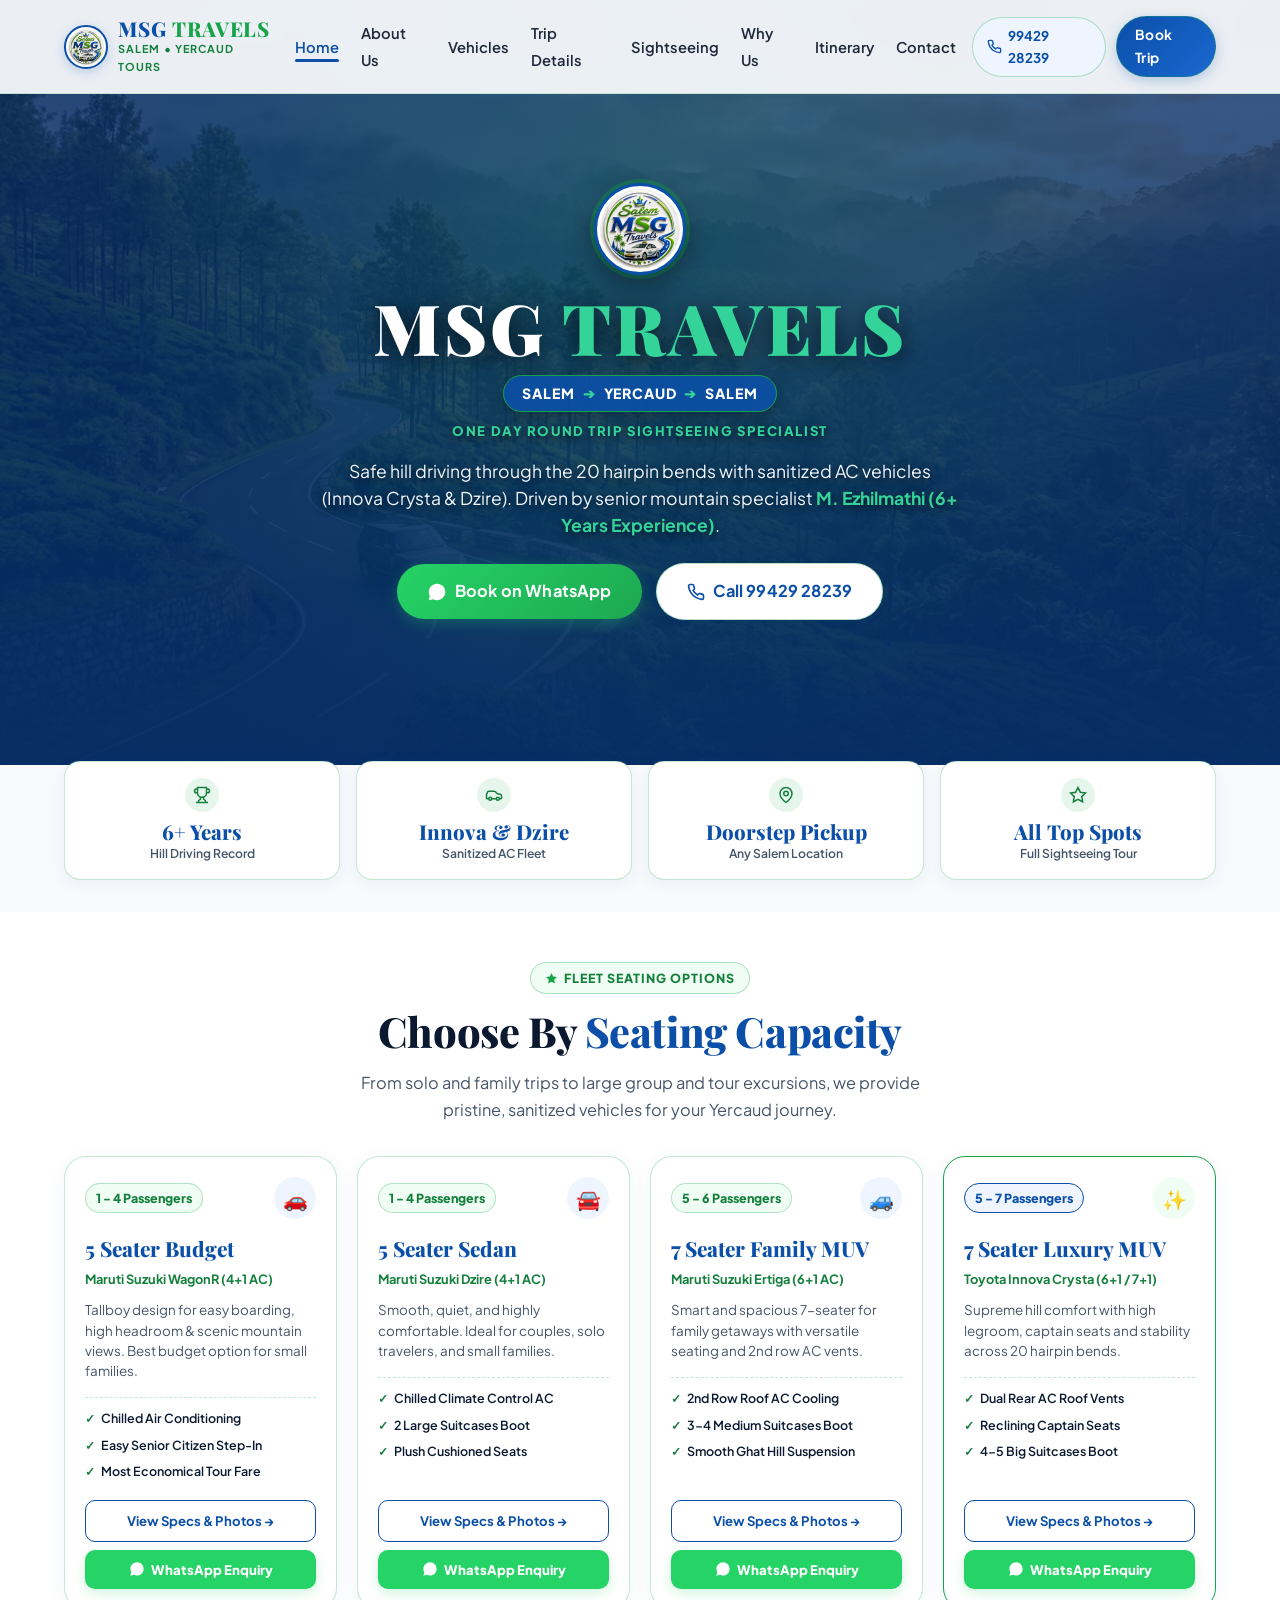
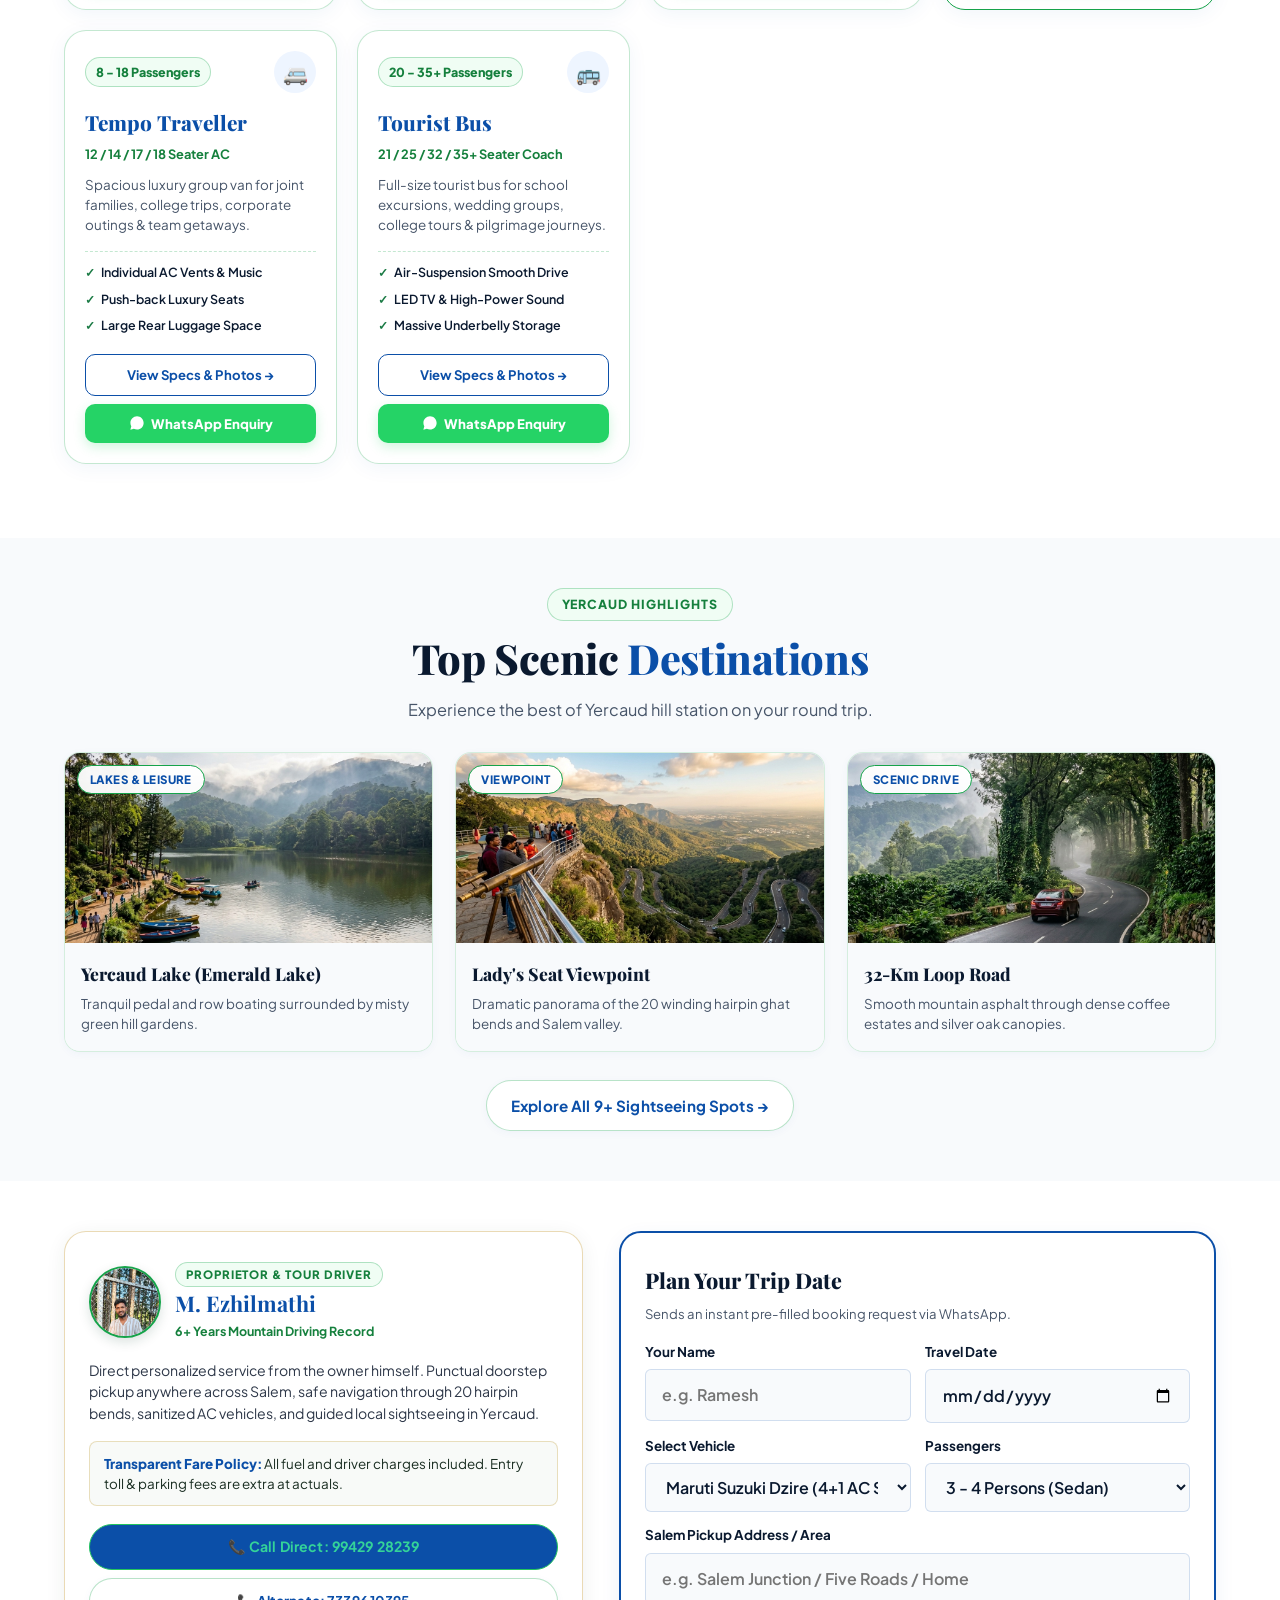
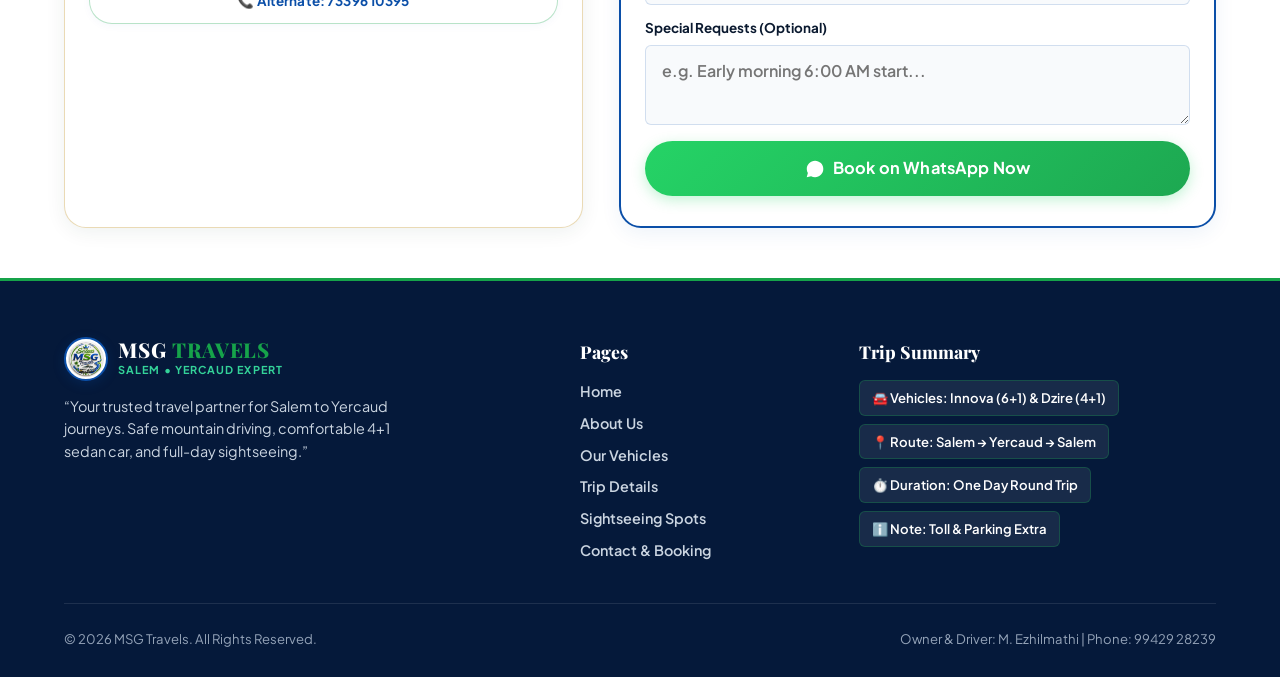
==== commit 69d08bc3: "Update site theme to royal blue and vibrant green matching brand logo with premium animations" ====
--- a/index.html
+++ b/index.html
@@ -74,9 +74,7 @@
   <header class="site-header" id="siteHeader">
     <div class="container header-inner">
       <a href="index.html" class="brand-logo" aria-label="MSG Travels Home">
-        <div class="brand-badge">
-          <svg viewBox="0 0 24 24" fill="none" stroke="currentColor" stroke-width="2"><path d="m8 3 4 8 5-5 5 15H2L8 3z"/></svg>
-        </div>
+        <div class="brand-badge"><img src="images/logo.png" alt="Salem MSG Travels" class="brand-logo-img"></div>
         <div class="brand-text-wrap">
           <span class="brand-title">MSG <span>TRAVELS</span></span>
           <span class="brand-subtitle">Salem • Yercaud Tours</span>
@@ -151,9 +149,7 @@
     <div class="container hero-content">
       
       <!-- Luxury Crest Emblem -->
-      <div class="hero-brand-crest">
-        <svg viewBox="0 0 24 24" fill="none" stroke="currentColor" stroke-width="2"><path d="m8 3 4 8 5-5 5 15H2L8 3z"/></svg>
-      </div>
+      <div class="hero-brand-crest"><img src="images/logo.png" alt="Salem MSG Travels" class="hero-crest-img"></div>
 
       <!-- Dominant Centered Brand Title -->
       <h1 class="hero-brand-title">
@@ -340,7 +336,7 @@
         <div class="capacity-card" style="border-color: var(--color-gold);">
           <div>
             <div class="capacity-card-header">
-              <span class="capacity-seat-badge" style="background: #e9f3ec; color: #0e3b27; border-color: #0e3b27;">5 - 7 Passengers</span>
+              <span class="capacity-seat-badge" style="background: var(--color-primary-subtle); color: var(--color-primary); border-color: var(--color-primary);">5 - 7 Passengers</span>
               <div class="capacity-icon" style="background: var(--color-gold-subtle); color: var(--color-gold-dark);">✨</div>
             </div>
             <h3 class="capacity-title">7 Seater Luxury MUV</h3>
@@ -574,7 +570,7 @@
       <div class="footer-top">
         <div class="footer-brand">
           <div class="brand-logo">
-            <div class="brand-badge"><svg viewBox="0 0 24 24" fill="none" stroke="currentColor" stroke-width="2"><path d="m8 3 4 8 5-5 5 15H2L8 3z"/></svg></div>
+            <div class="brand-badge"><img src="images/logo.png" alt="Salem MSG Travels" class="brand-logo-img"></div>
             <div class="brand-text-wrap"><span class="brand-title">MSG <span>TRAVELS</span></span><span class="brand-subtitle">Salem • Yercaud Expert</span></div>
           </div>
           <p>“Your trusted travel partner for Salem to Yercaud journeys. Safe mountain driving, comfortable 4+1 sedan car, and full-day sightseeing.”</p>
--- a/styles.css
+++ b/styles.css
@@ -5,30 +5,30 @@
 
 :root {
   /* Core Bright Palette */
-  --color-bg-body: #faf8f4;
+  --color-bg-body: #f8fafc;
   --color-bg-surface: #ffffff;
-  --color-bg-surface-alt: #f5efe4;
-  --color-bg-subtle: #f0ebe0;
+  --color-bg-surface-alt: #f1f5f9;
+  --color-bg-subtle: #e2e8f0;
 
   /* Primary: Deep Forest Emerald Green */
-  --color-primary: #0e3b27;
-  --color-primary-light: #165338;
-  --color-primary-dark: #072216;
-  --color-primary-subtle: #e9f3ec;
+  --color-primary: #0b4fa8;
+  --color-primary-light: #1a68d1;
+  --color-primary-dark: #072e66;
+  --color-primary-subtle: #eef5ff;
 
   /* Accent: Refined Champagne Gold */
-  --color-gold: #b8860b;
-  --color-gold-light: #d4af37;
-  --color-gold-bright: #e5c158;
-  --color-gold-dark: #8c6608;
-  --color-gold-subtle: #fcf6e6;
-  --color-gold-border: rgba(184, 134, 11, 0.22);
+  --color-gold: #16a34a;
+  --color-gold-light: #22c55e;
+  --color-gold-bright: #34d399;
+  --color-gold-dark: #15803d;
+  --color-gold-subtle: #f0fdf4;
+  --color-gold-border: rgba(22, 163, 74, 0.22);
 
   /* High Contrast Readable Typography */
-  --color-text-main: #0f1813;
-  --color-text-body: #283a30;
-  --color-text-muted: #53675b;
-  --color-text-dim: #7a9084;
+  --color-text-main: #0a192f;
+  --color-text-body: #1e293b;
+  --color-text-muted: #475569;
+  --color-text-dim: #64748b;
   --color-text-white: #ffffff;
 
   /* WhatsApp Green */
@@ -36,9 +36,9 @@
   --color-accent-green-hover: #1ebd5a;
 
   /* Borders & Dividers */
-  --border-subtle: rgba(14, 59, 39, 0.08);
-  --border-gold: rgba(184, 134, 11, 0.3);
-  --border-gold-solid: #b8860b;
+  --border-subtle: rgba(11, 79, 168, 0.08);
+  --border-gold: rgba(22, 163, 74, 0.3);
+  --border-gold-solid: #16a34a;
 
   /* Typography */
   --font-serif: 'Playfair Display', Georgia, serif;
@@ -46,10 +46,10 @@
   --font-mono: 'Space Grotesk', monospace;
 
   /* Elevation Shadows */
-  --shadow-sm: 0 2px 8px rgba(14, 59, 39, 0.04);
-  --shadow-md: 0 6px 20px rgba(14, 59, 39, 0.07);
-  --shadow-lg: 0 14px 36px rgba(14, 59, 39, 0.1);
-  --shadow-gold: 0 8px 24px rgba(184, 134, 11, 0.14);
+  --shadow-sm: 0 2px 8px rgba(11, 79, 168, 0.04);
+  --shadow-md: 0 6px 20px rgba(11, 79, 168, 0.07);
+  --shadow-lg: 0 14px 36px rgba(11, 79, 168, 0.1);
+  --shadow-gold: 0 8px 24px rgba(22, 163, 74, 0.14);
 
   /* Transitions */
   --transition-fast: 0.18s cubic-bezier(0.4, 0, 0.2, 1);
@@ -163,18 +163,18 @@
   z-index: 1000;
   transition: background-color var(--transition-normal), box-shadow var(--transition-normal), padding var(--transition-normal);
   padding: 16px 0;
-  background-color: rgba(250, 248, 244, 0.94);
+  background-color: rgba(248, 250, 252, 0.94);
   backdrop-filter: blur(16px);
   -webkit-backdrop-filter: blur(16px);
-  border-bottom: 1px solid rgba(184, 134, 11, 0.16);
-  box-shadow: 0 2px 14px rgba(14, 59, 39, 0.03);
+  border-bottom: 1px solid rgba(22, 163, 74, 0.16);
+  box-shadow: 0 2px 14px rgba(11, 79, 168, 0.03);
 }
 
 .site-header.scrolled {
   padding: 10px 0;
   background-color: rgba(255, 255, 255, 0.98);
-  box-shadow: 0 4px 20px rgba(14, 59, 39, 0.08);
-  border-bottom: 1px solid rgba(184, 134, 11, 0.25);
+  box-shadow: 0 4px 20px rgba(11, 79, 168, 0.08);
+  border-bottom: 1px solid rgba(22, 163, 74, 0.25);
 }
 
 .header-inner {
@@ -192,22 +192,39 @@
 }
 
 .brand-badge {
-  width: 40px;
-  height: 40px;
-  border-radius: var(--radius-sm);
-  background: linear-gradient(135deg, var(--color-primary), var(--color-primary-dark));
-  border: 1.5px solid var(--color-gold-light);
+  width: 44px;
+  height: 44px;
+  border-radius: 50%;
+  background: #ffffff;
+  border: 2px solid var(--color-primary);
   display: flex;
   align-items: center;
   justify-content: center;
-  box-shadow: 0 3px 10px rgba(14, 59, 39, 0.2);
+  box-shadow: 0 3px 12px rgba(11, 79, 168, 0.22);
   flex-shrink: 0;
+  overflow: hidden;
+  padding: 2px;
+  transition: transform 0.3s cubic-bezier(0.34, 1.56, 0.64, 1), box-shadow 0.3s ease;
+}
+
+.brand-badge:hover {
+  transform: scale(1.08) rotate(4deg);
+  box-shadow: 0 6px 18px rgba(22, 163, 74, 0.35);
+  border-color: var(--color-gold);
+}
+
+.brand-badge img, .brand-logo-img {
+  width: 100%;
+  height: 100%;
+  object-fit: contain;
+  border-radius: 50%;
+  display: block;
 }
 
 .brand-badge svg {
   width: 22px;
   height: 22px;
-  color: var(--color-gold-bright);
+  color: var(--color-primary);
 }
 
 .brand-text-wrap {
@@ -341,7 +358,7 @@
 .drawer-backdrop {
   position: fixed;
   inset: 0;
-  background: rgba(14, 59, 39, 0.6);
+  background: rgba(11, 79, 168, 0.6);
   backdrop-filter: blur(4px);
   z-index: 1000;
   opacity: 0;
@@ -425,14 +442,14 @@
 .btn-primary {
   background: linear-gradient(135deg, var(--color-primary), var(--color-primary-light));
   color: #ffffff;
-  box-shadow: 0 4px 14px rgba(14, 59, 39, 0.25);
-  border: 1px solid rgba(184, 134, 11, 0.35);
+  box-shadow: 0 4px 14px rgba(11, 79, 168, 0.25);
+  border: 1px solid rgba(22, 163, 74, 0.35);
 }
 
 .btn-primary:hover {
   background: linear-gradient(135deg, var(--color-primary-light), var(--color-primary));
   transform: translateY(-2px);
-  box-shadow: 0 6px 20px rgba(14, 59, 39, 0.35);
+  box-shadow: 0 6px 20px rgba(11, 79, 168, 0.35);
   color: #ffffff;
 }
 
@@ -538,7 +555,7 @@
 /* Glass / Surface Cards */
 .glass-card {
   background: #ffffff;
-  border: 1.5px solid rgba(184, 134, 11, 0.2);
+  border: 1.5px solid rgba(22, 163, 74, 0.2);
   border-radius: var(--radius-lg);
   box-shadow: var(--shadow-md);
   transition: all var(--transition-normal);
@@ -560,8 +577,8 @@
   align-items: center;
   justify-content: center;
   padding: 120px 0 50px;
-  background-color: #0c2016;
-  background-image: linear-gradient(180deg, rgba(6, 20, 13, 0.78) 0%, rgba(6, 20, 13, 0.88) 60%, rgba(6, 20, 13, 0.98) 100%), url('images/hero.jpg');
+  background-color: #062350;
+  background-image: linear-gradient(180deg, rgba(7, 46, 102, 0.78) 0%, rgba(7, 46, 102, 0.88) 60%, rgba(7, 46, 102, 0.98) 100%), url('images/hero.jpg');
   background-size: cover;
   background-position: center center;
   overflow: hidden;
@@ -570,7 +587,7 @@
 .hero-overlay-radial {
   position: absolute;
   inset: 0;
-  background: radial-gradient(circle at 50% 30%, rgba(212, 175, 55, 0.15) 0%, transparent 65%);
+  background: radial-gradient(circle at 50% 30%, rgba(34, 197, 94, 0.15) 0%, transparent 65%);
   pointer-events: none;
 }
 
@@ -620,7 +637,7 @@
 
 .hero-subtitle {
   font-size: clamp(0.98rem, 2vw, 1.18rem);
-  color: #f5f9f6;
+  color: #f0fdf4;
   max-width: 680px;
   margin-inline: auto;
   margin-bottom: 28px;
@@ -733,8 +750,8 @@
 .subpage-hero {
   position: relative;
   padding: 120px 0 44px;
-  background-color: #0d281a;
-  background-image: linear-gradient(180deg, rgba(13, 40, 26, 0.72) 0%, rgba(13, 40, 26, 0.95) 100%), url('images/hero.jpg');
+  background-color: #062350;
+  background-image: linear-gradient(180deg, rgba(7, 46, 102, 0.72) 0%, rgba(7, 46, 102, 0.95) 100%), url('images/hero.jpg');
   background-size: cover;
   background-position: center;
   text-align: center;
@@ -746,7 +763,7 @@
   align-items: center;
   gap: 8px;
   font-size: 0.84rem;
-  color: #e5ede8;
+  color: #eef5ff;
   margin-bottom: 14px;
   padding: 5px 16px;
   background: rgba(255, 255, 255, 0.14);
@@ -765,7 +782,7 @@
 }
 
 .breadcrumbs span {
-  color: #c5d4cc;
+  color: #cbd5e1;
 }
 
 .subpage-title {
@@ -782,7 +799,7 @@
 
 .subpage-desc {
   font-size: 1.05rem;
-  color: #f0f7f3;
+  color: #f0f7ff;
   max-width: 660px;
   margin: 0 auto;
   line-height: 1.55;
@@ -1090,7 +1107,7 @@
 
 .package-spec-card {
   background: var(--color-bg-body);
-  border: 1.5px solid rgba(184, 134, 11, 0.18);
+  border: 1.5px solid rgba(22, 163, 74, 0.18);
   border-radius: var(--radius-sm);
   padding: 16px 14px;
   display: flex;
@@ -1241,7 +1258,7 @@
   background: #ffffff;
   border-radius: var(--radius-md);
   overflow: hidden;
-  border: 1.5px solid rgba(184, 134, 11, 0.18);
+  border: 1.5px solid rgba(22, 163, 74, 0.18);
   box-shadow: var(--shadow-sm);
   transition: all var(--transition-normal);
   display: flex;
@@ -1344,7 +1361,7 @@
 
 .why-card {
   background: #ffffff;
-  border: 1.5px solid rgba(184, 134, 11, 0.2);
+  border: 1.5px solid rgba(22, 163, 74, 0.2);
   border-radius: var(--radius-md);
   padding: 28px 22px;
   position: relative;
@@ -1506,7 +1523,7 @@
   gap: 14px;
   padding: 14px 16px;
   background: var(--color-bg-body);
-  border: 1.5px solid rgba(184, 134, 11, 0.18);
+  border: 1.5px solid rgba(22, 163, 74, 0.18);
   border-radius: var(--radius-sm);
   transition: all var(--transition-fast);
 }
@@ -1607,7 +1624,7 @@
   width: 100%;
   padding: 12px 16px;
   background: var(--color-bg-body);
-  border: 1.5px solid rgba(14, 59, 39, 0.16);
+  border: 1.5px solid rgba(11, 79, 168, 0.16);
   border-radius: var(--radius-xs);
   color: var(--color-text-main);
   font-size: 16px; /* Prevents auto-zoom on iOS */
@@ -1619,7 +1636,7 @@
   outline: none;
   border-color: var(--color-primary);
   background: #ffffff;
-  box-shadow: 0 0 0 3px rgba(14, 59, 39, 0.1);
+  box-shadow: 0 0 0 3px rgba(11, 79, 168, 0.1);
 }
 
 textarea.form-control {
@@ -1638,7 +1655,7 @@
 .cta-banner-section {
   padding: 60px 0;
   position: relative;
-  background-image: linear-gradient(180deg, rgba(14, 59, 39, 0.88) 0%, rgba(14, 59, 39, 0.95) 100%), url('images/hero.jpg');
+  background-image: linear-gradient(180deg, rgba(11, 79, 168, 0.88) 0%, rgba(11, 79, 168, 0.95) 100%), url('images/hero.jpg');
   background-size: cover;
   background-position: center center;
   text-align: center;
@@ -1662,7 +1679,7 @@
 
 .cta-banner-desc {
   font-size: 1.1rem;
-  color: #f0f7f3;
+  color: #f0f7ff;
   margin-bottom: 28px;
 }
 
@@ -1750,10 +1767,10 @@
    FOOTER
    ========================================================================== */
 .site-footer {
-  background: #081a11;
+  background: #05193a;
   border-top: 3px solid var(--color-gold);
   padding: 56px 0 28px;
-  color: #c0d1c7;
+  color: #cbd5e1;
   font-size: 0.9rem;
 }
 
@@ -1776,7 +1793,7 @@
 .footer-brand p {
   margin-top: 14px;
   font-size: 0.9rem;
-  color: #b0c4b8;
+  color: #cbd5e1;
   max-width: 340px;
   line-height: 1.55;
 }
@@ -1797,7 +1814,7 @@
 }
 
 .footer-links-list a {
-  color: #c0d1c7;
+  color: #cbd5e1;
   font-weight: 600;
 }
 
@@ -1834,7 +1851,7 @@
   flex-wrap: wrap;
   gap: 12px;
   font-size: 0.82rem;
-  color: #8da497;
+  color: #94a3b8;
 }
 
 /* ==========================================================================
@@ -2475,10 +2492,10 @@
 .stat-card {
   padding: 16px 14px;
   background: #ffffff;
-  border: 1.5px solid rgba(184, 134, 11, 0.25);
+  border: 1.5px solid rgba(22, 163, 74, 0.25);
   border-radius: var(--radius-md);
   text-align: center;
-  box-shadow: 0 4px 18px rgba(14, 59, 39, 0.06);
+  box-shadow: 0 4px 18px rgba(11, 79, 168, 0.06);
   display: flex;
   flex-direction: column;
   align-items: center;
@@ -2490,14 +2507,14 @@
 .stat-card:hover {
   transform: translateY(-3px);
   border-color: var(--color-primary);
-  box-shadow: 0 8px 24px rgba(14, 59, 39, 0.12);
+  box-shadow: 0 8px 24px rgba(11, 79, 168, 0.12);
 }
 
 .stat-icon-mini {
   width: 34px;
   height: 34px;
   border-radius: 50%;
-  background: rgba(184, 134, 11, 0.1);
+  background: rgba(22, 163, 74, 0.1);
   display: flex;
   align-items: center;
   justify-content: center;
@@ -2652,19 +2669,44 @@
   display: inline-flex;
   align-items: center;
   justify-content: center;
-  width: 52px;
-  height: 52px;
+  width: 92px;
+  height: 92px;
   border-radius: 50%;
-  background: linear-gradient(135deg, var(--color-primary), var(--color-primary-dark));
-  border: 2px solid var(--color-gold-bright);
-  box-shadow: 0 4px 18px rgba(0, 0, 0, 0.35);
-  margin-bottom: 14px;
+  background: #ffffff;
+  border: 3px solid var(--color-primary);
+  box-shadow: 0 10px 30px rgba(0, 0, 0, 0.4), 0 0 0 4px rgba(22, 163, 74, 0.4);
+  margin-bottom: 16px;
+  padding: 3px;
+  overflow: hidden;
+  animation: floatSlow 4s ease-in-out infinite, pulseGlowRing 3.5s ease-in-out infinite;
+}
+
+.hero-brand-crest img, .hero-crest-img {
+  width: 100%;
+  height: 100%;
+  object-fit: contain;
+  border-radius: 50%;
+  display: block;
 }
 
 .hero-brand-crest svg {
-  width: 28px;
-  height: 28px;
-  color: var(--color-gold-bright);
+  width: 32px;
+  height: 32px;
+  color: var(--color-primary);
+}
+
+@keyframes floatSlow {
+  0%, 100% { transform: translateY(0px); }
+  50% { transform: translateY(-7px); }
+}
+
+@keyframes pulseGlowRing {
+  0%, 100% {
+    box-shadow: 0 10px 30px rgba(0, 0, 0, 0.4), 0 0 0 4px rgba(22, 163, 74, 0.35);
+  }
+  50% {
+    box-shadow: 0 14px 36px rgba(11, 79, 168, 0.5), 0 0 0 9px rgba(34, 197, 94, 0.6);
+  }
 }
 
 .hero-brand-title {
@@ -2690,7 +2732,7 @@
   justify-content: center;
   gap: 8px;
   padding: 6px 18px;
-  background: rgba(14, 59, 39, 0.88);
+  background: rgba(11, 79, 168, 0.88);
   border: 1.5px solid var(--color-gold);
   border-radius: var(--radius-full);
   color: #ffffff;
@@ -2717,7 +2759,7 @@
 
 .hero-desc-clean {
   font-size: clamp(0.92rem, 1.8vw, 1.1rem);
-  color: #f0f7f3;
+  color: #f0f7ff;
   max-width: 640px;
   margin: 0 auto 24px;
   line-height: 1.55;
@@ -2742,7 +2784,7 @@
 
 .vehicle-select-card {
   background: #ffffff;
-  border: 2px solid rgba(14, 59, 39, 0.12);
+  border: 2px solid rgba(11, 79, 168, 0.12);
   border-radius: var(--radius-lg);
   padding: 12px;
   display: flex;
@@ -2750,7 +2792,7 @@
   text-align: left;
   cursor: pointer;
   transition: all 0.28s cubic-bezier(0.4, 0, 0.2, 1);
-  box-shadow: 0 4px 16px rgba(14, 59, 39, 0.05);
+  box-shadow: 0 4px 16px rgba(11, 79, 168, 0.05);
   position: relative;
   outline: none;
   width: 100%;
@@ -2759,13 +2801,13 @@
 .vehicle-select-card:hover {
   transform: translateY(-3px);
   border-color: var(--color-gold);
-  box-shadow: 0 10px 24px rgba(184, 134, 11, 0.16);
+  box-shadow: 0 10px 24px rgba(22, 163, 74, 0.16);
 }
 
 .vehicle-select-card.active {
   border-color: var(--color-gold-solid);
-  background: linear-gradient(180deg, #ffffff 0%, #faf6ec 100%);
-  box-shadow: 0 10px 30px rgba(184, 134, 11, 0.22), 0 0 0 2px var(--color-gold);
+  background: linear-gradient(180deg, #ffffff 0%, #f0fdf4 100%);
+  box-shadow: 0 10px 30px rgba(22, 163, 74, 0.22), 0 0 0 2px var(--color-gold);
 }
 
 .vehicle-select-img-wrap {
@@ -2773,7 +2815,7 @@
   height: 180px;
   border-radius: var(--radius-md);
   overflow: hidden;
-  background: #e5ede8;
+  background: #eef5ff;
   margin-bottom: 12px;
 }
 
@@ -2792,7 +2834,7 @@
   position: absolute;
   top: 10px;
   right: 10px;
-  background: rgba(14, 59, 39, 0.88);
+  background: rgba(11, 79, 168, 0.88);
   color: #ffffff;
   font-size: 0.72rem;
   font-weight: 700;
@@ -2815,7 +2857,7 @@
   position: absolute;
   bottom: 10px;
   left: 10px;
-  background: rgba(14, 59, 39, 0.94);
+  background: rgba(11, 79, 168, 0.94);
   color: var(--color-gold-bright);
   font-size: 0.7rem;
   font-weight: 800;
@@ -2873,7 +2915,7 @@
   color: var(--color-primary);
   margin-top: 4px;
   padding-top: 6px;
-  border-top: 1px dashed rgba(184, 134, 11, 0.35);
+  border-top: 1px dashed rgba(22, 163, 74, 0.35);
 }
 
 .vehicle-select-card.active .vehicle-active-indicator {
@@ -2927,7 +2969,7 @@
   grid-template-columns: 1.15fr 1fr;
   background: #ffffff;
   border: 2px solid var(--color-gold);
-  box-shadow: 0 16px 40px rgba(14, 59, 39, 0.12);
+  box-shadow: 0 16px 40px rgba(11, 79, 168, 0.12);
   border-radius: var(--radius-xl);
 }
 
@@ -2940,7 +2982,7 @@
 .vehicle-spotlight-media {
   position: relative;
   min-height: 320px;
-  background: #e8f0eb;
+  background: #eef5ff;
 }
 
 .vehicle-main-img-box {
@@ -2968,7 +3010,7 @@
   top: 50%;
   left: 50%;
   transform: translate(-50%, -50%);
-  background: rgba(14, 59, 39, 0.88);
+  background: rgba(11, 79, 168, 0.88);
   color: #ffffff;
   padding: 10px 18px;
   border-radius: var(--radius-full);
@@ -2992,13 +3034,13 @@
   position: absolute;
   top: 14px;
   left: 14px;
-  background: rgba(14, 59, 39, 0.94);
+  background: rgba(11, 79, 168, 0.94);
   color: #ffffff;
   padding: 5px 12px;
   border-radius: var(--radius-full);
   font-size: 0.76rem;
   font-weight: 800;
-  border: 1px solid #b8860b;
+  border: 1px solid #16a34a;
   letter-spacing: 0.04em;
   z-index: 2;
 }
@@ -3008,12 +3050,12 @@
   bottom: 14px;
   right: 14px;
   background: rgba(255, 255, 255, 0.96);
-  color: #0e3b27;
+  color: #0b4fa8;
   padding: 4px 12px;
   border-radius: 6px;
   font-size: 0.78rem;
   font-weight: 800;
-  border: 1.5px solid #b8860b;
+  border: 1.5px solid #16a34a;
   z-index: 2;
   box-shadow: 0 4px 12px rgba(0,0,0,0.12);
 }
@@ -3144,7 +3186,7 @@
 .lightbox-overlay {
   position: absolute;
   inset: 0;
-  background: rgba(7, 34, 22, 0.88);
+  background: rgba(7, 46, 102, 0.88);
   backdrop-filter: blur(8px);
 }
 
@@ -3153,7 +3195,7 @@
   z-index: 2;
   max-width: 900px;
   width: 100%;
-  background: #0e3b27;
+  background: #0b4fa8;
   border: 2px solid var(--color-gold);
   border-radius: var(--radius-lg);
   overflow: hidden;
@@ -3192,7 +3234,7 @@
   width: 100%;
   max-height: 70vh;
   overflow: hidden;
-  background: #072216;
+  background: #072e66;
   display: flex;
   align-items: center;
   justify-content: center;
@@ -3207,11 +3249,11 @@
 
 .lightbox-caption {
   padding: 14px 20px;
-  background: #072216;
+  background: #072e66;
   color: #ffffff;
   font-size: 0.9rem;
   font-weight: 700;
-  border-top: 1px solid rgba(184, 134, 11, 0.3);
+  border-top: 1px solid rgba(22, 163, 74, 0.3);
   text-align: center;
 }
 
@@ -3235,13 +3277,13 @@
 
 .capacity-card {
   background: #ffffff;
-  border: 1.5px solid rgba(184, 134, 11, 0.25);
+  border: 1.5px solid rgba(22, 163, 74, 0.25);
   border-radius: var(--radius-lg);
   padding: 20px;
   display: flex;
   flex-direction: column;
   justify-content: space-between;
-  box-shadow: 0 4px 20px rgba(14, 59, 39, 0.06);
+  box-shadow: 0 4px 20px rgba(11, 79, 168, 0.06);
   transition: transform 0.28s ease, box-shadow 0.28s ease, border-color 0.28s ease;
   position: relative;
 }
@@ -3249,7 +3291,7 @@
 .capacity-card:hover {
   transform: translateY(-4px);
   border-color: var(--color-gold);
-  box-shadow: 0 12px 32px rgba(184, 134, 11, 0.16);
+  box-shadow: 0 12px 32px rgba(22, 163, 74, 0.16);
 }
 
 .capacity-card-header {
@@ -3310,7 +3352,7 @@
   gap: 6px;
   margin-bottom: 18px;
   padding-top: 10px;
-  border-top: 1px dashed rgba(184, 134, 11, 0.25);
+  border-top: 1px dashed rgba(22, 163, 74, 0.25);
 }
 
 .capacity-feat-item {
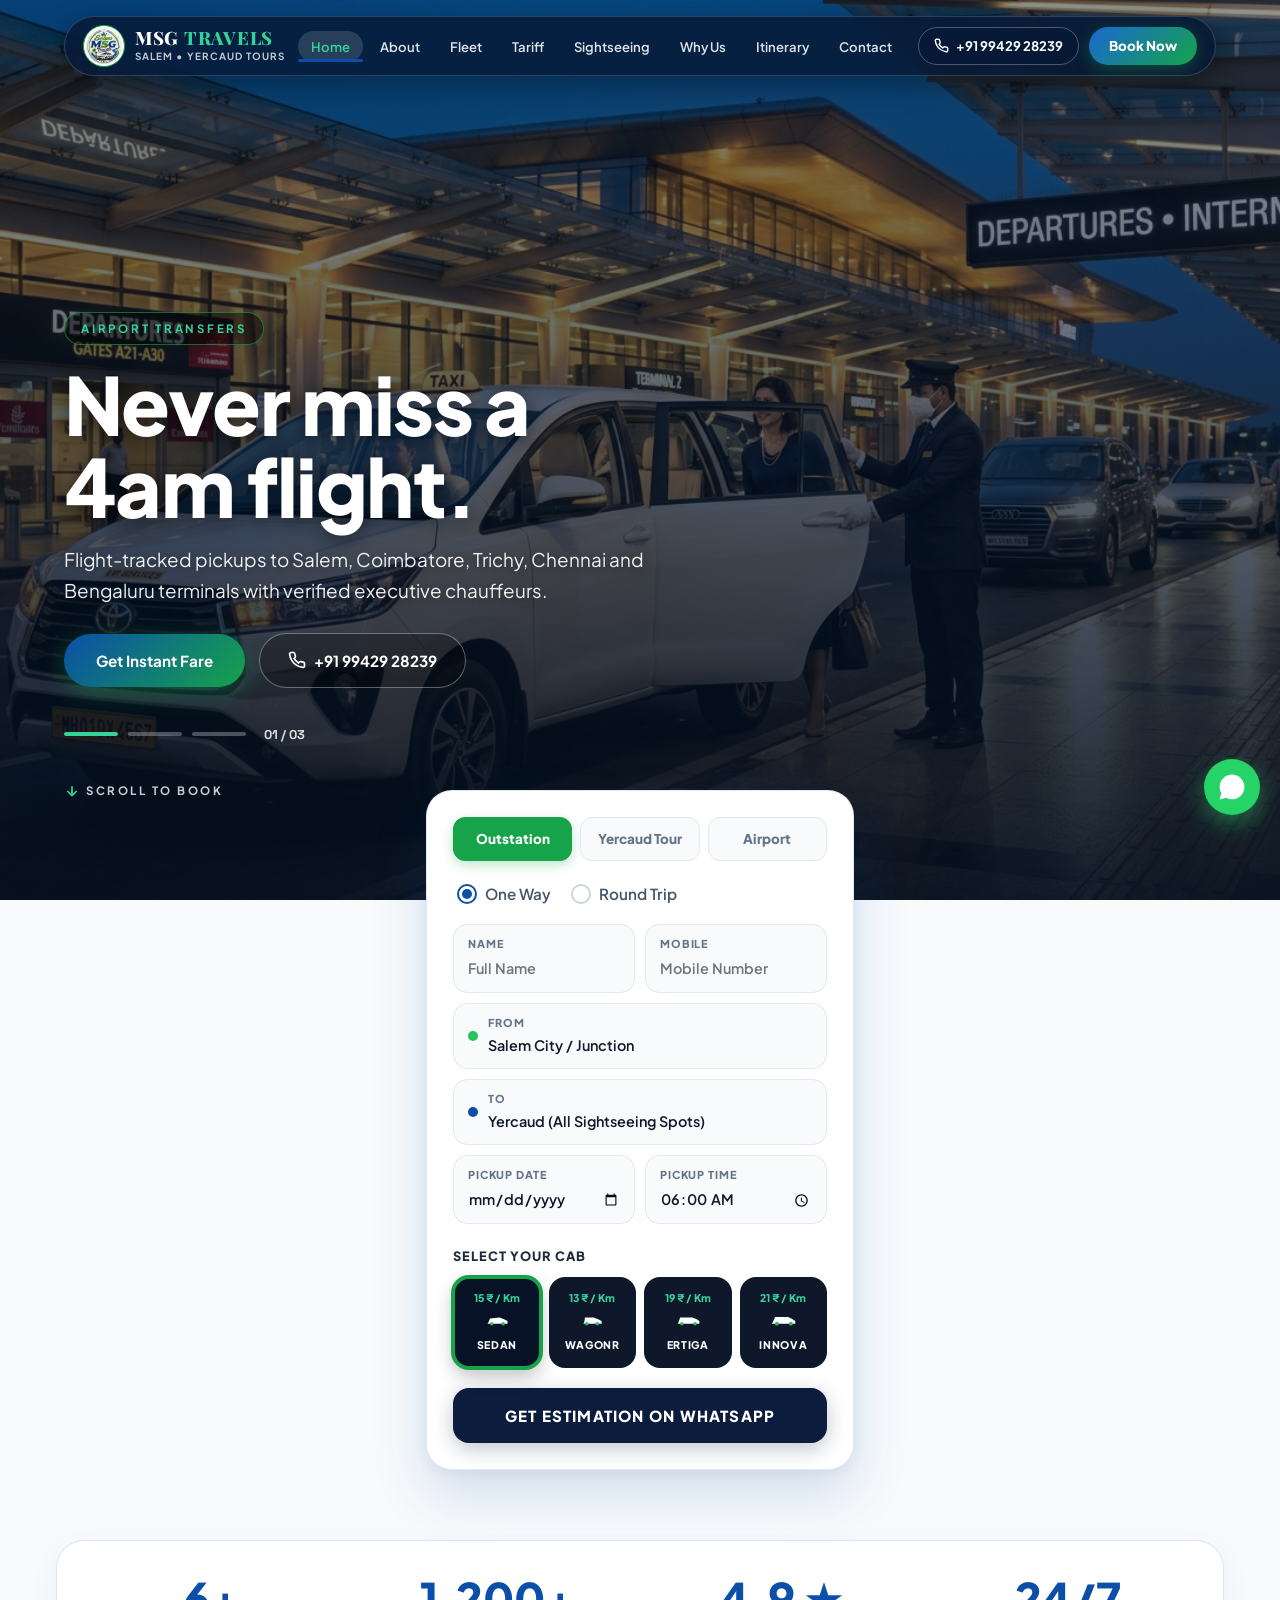
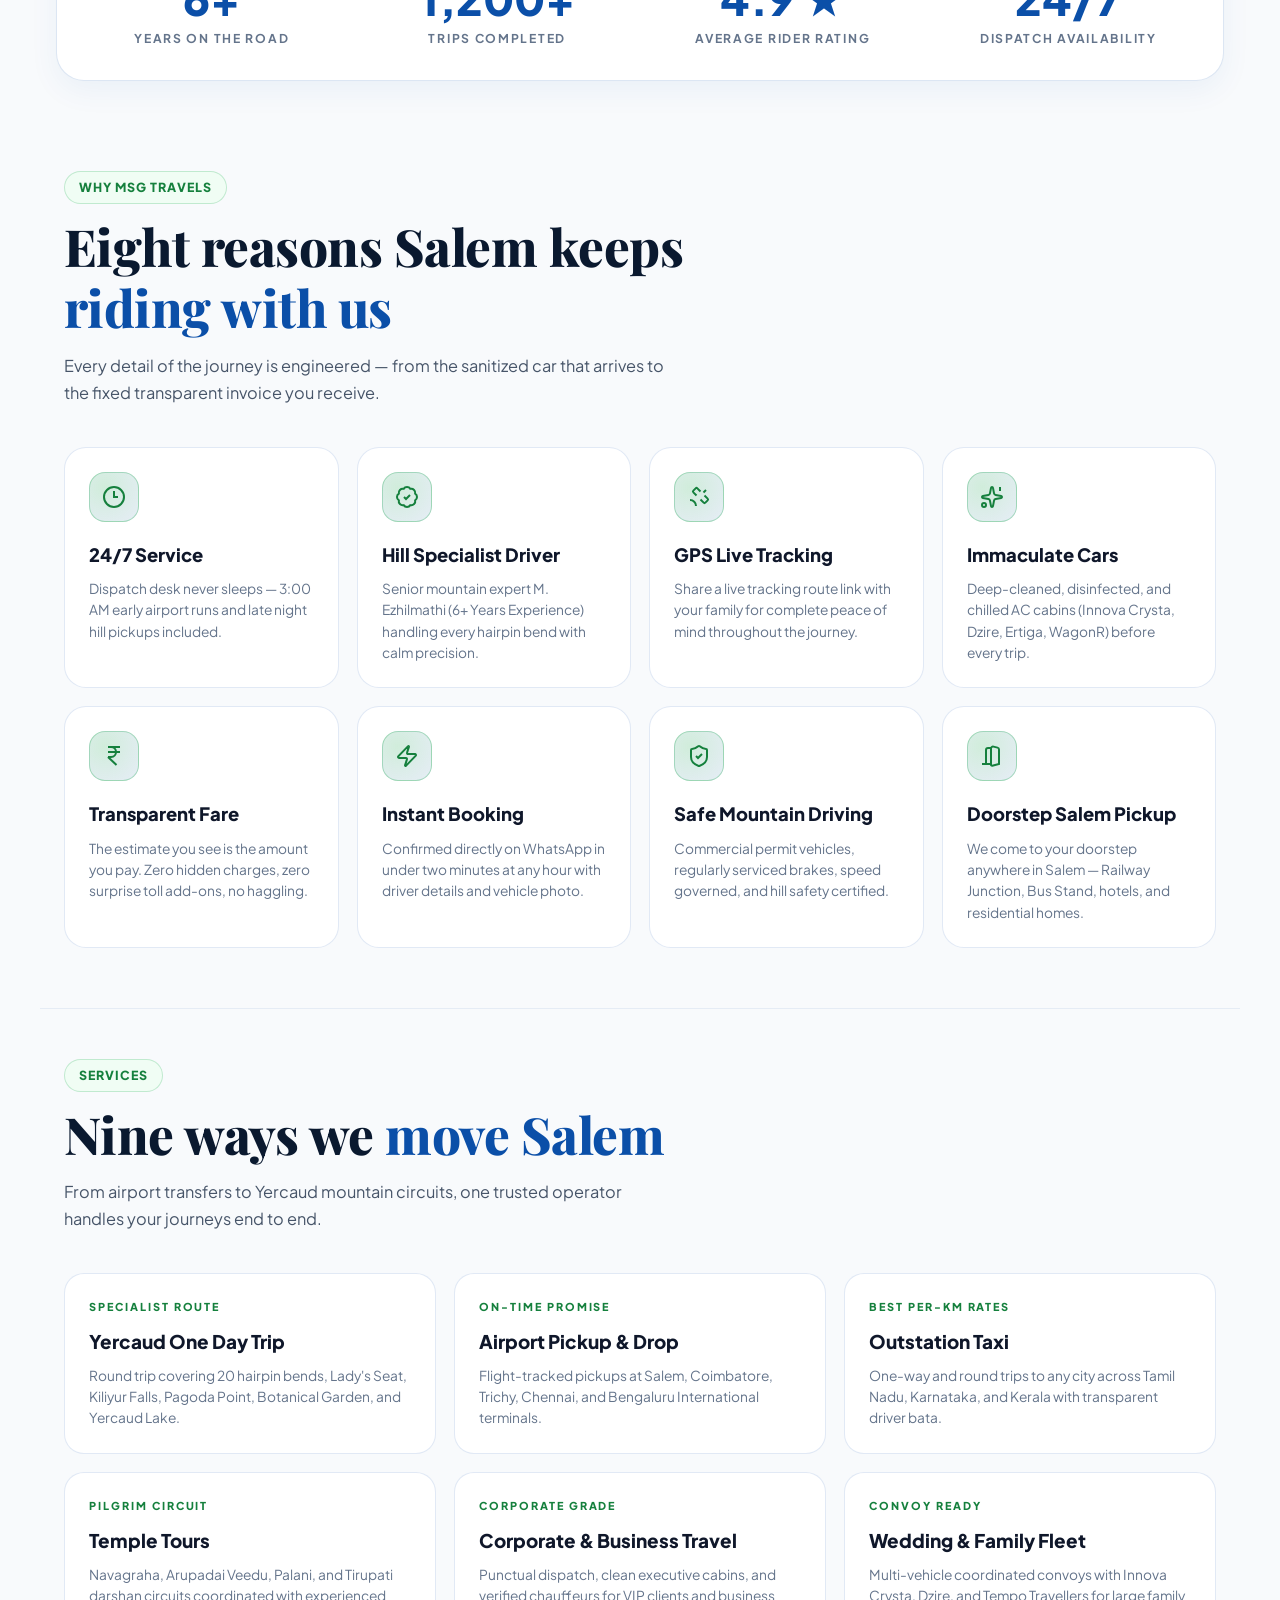
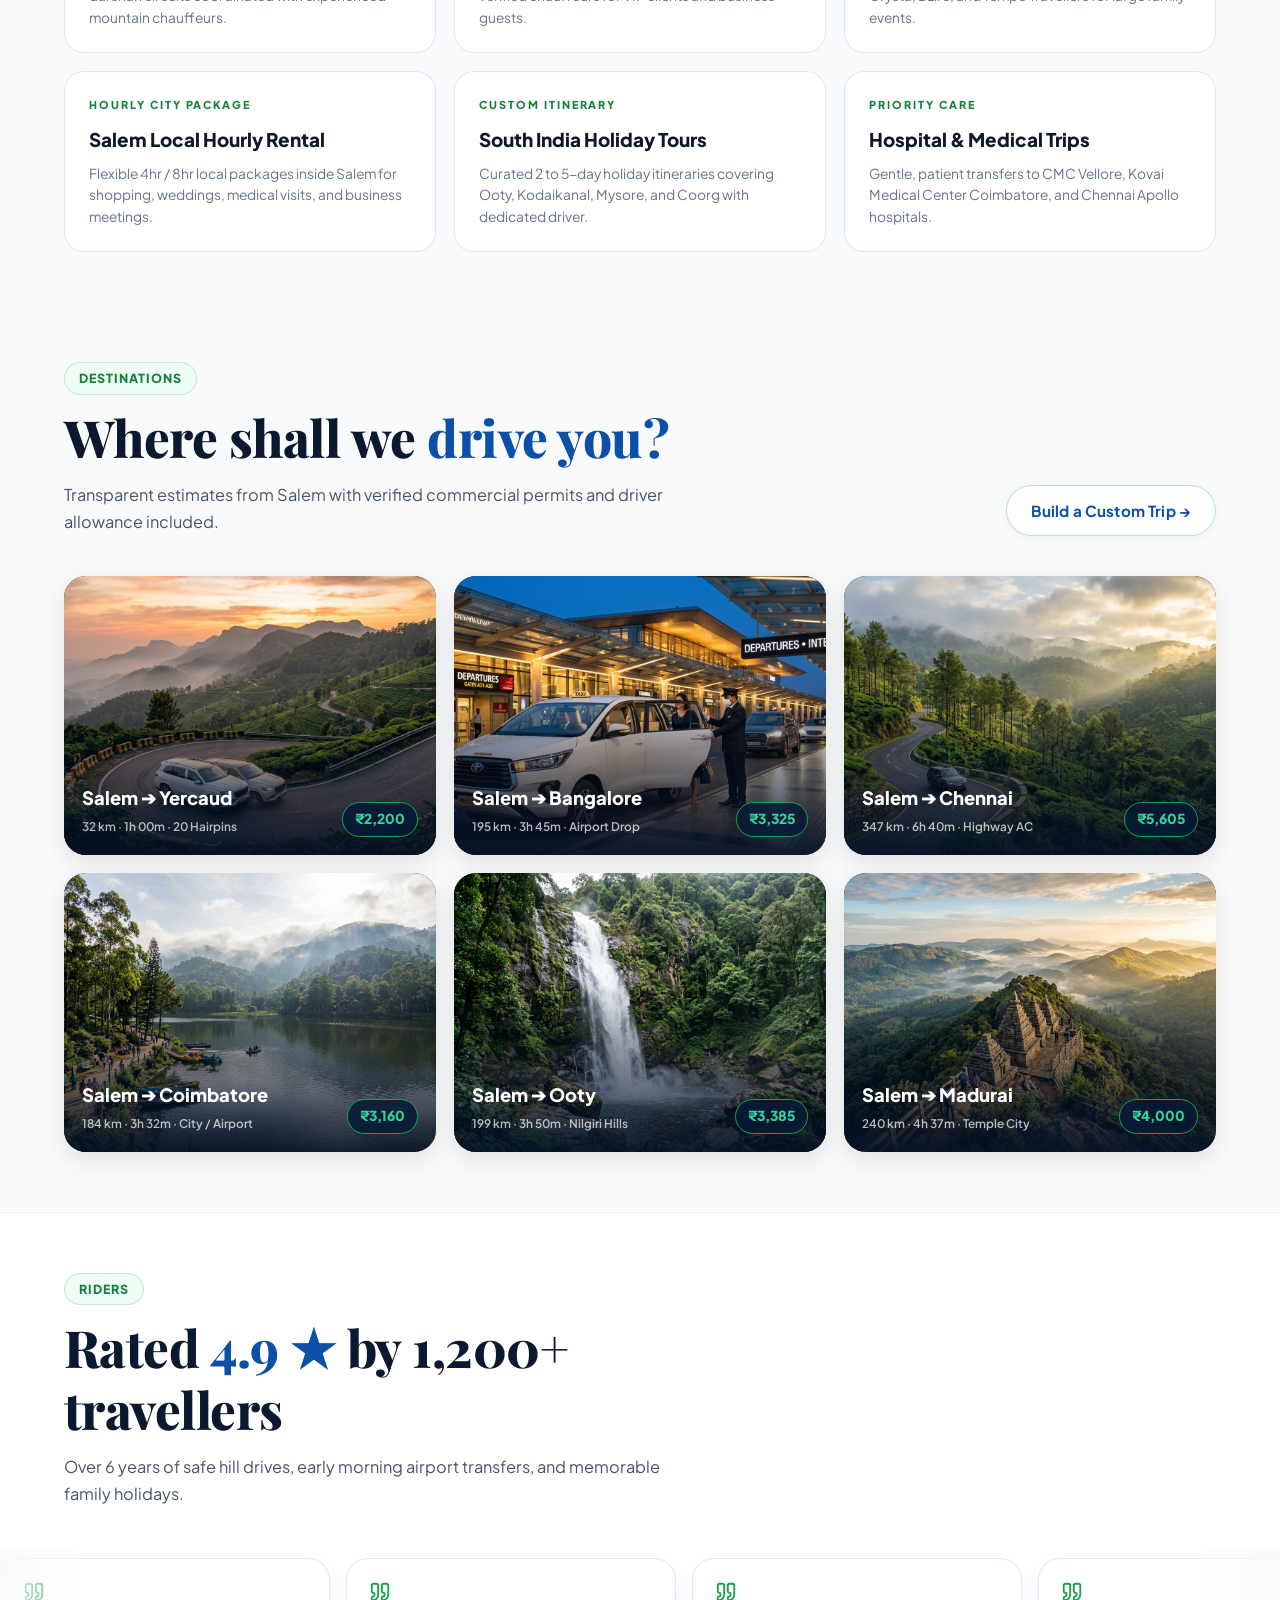
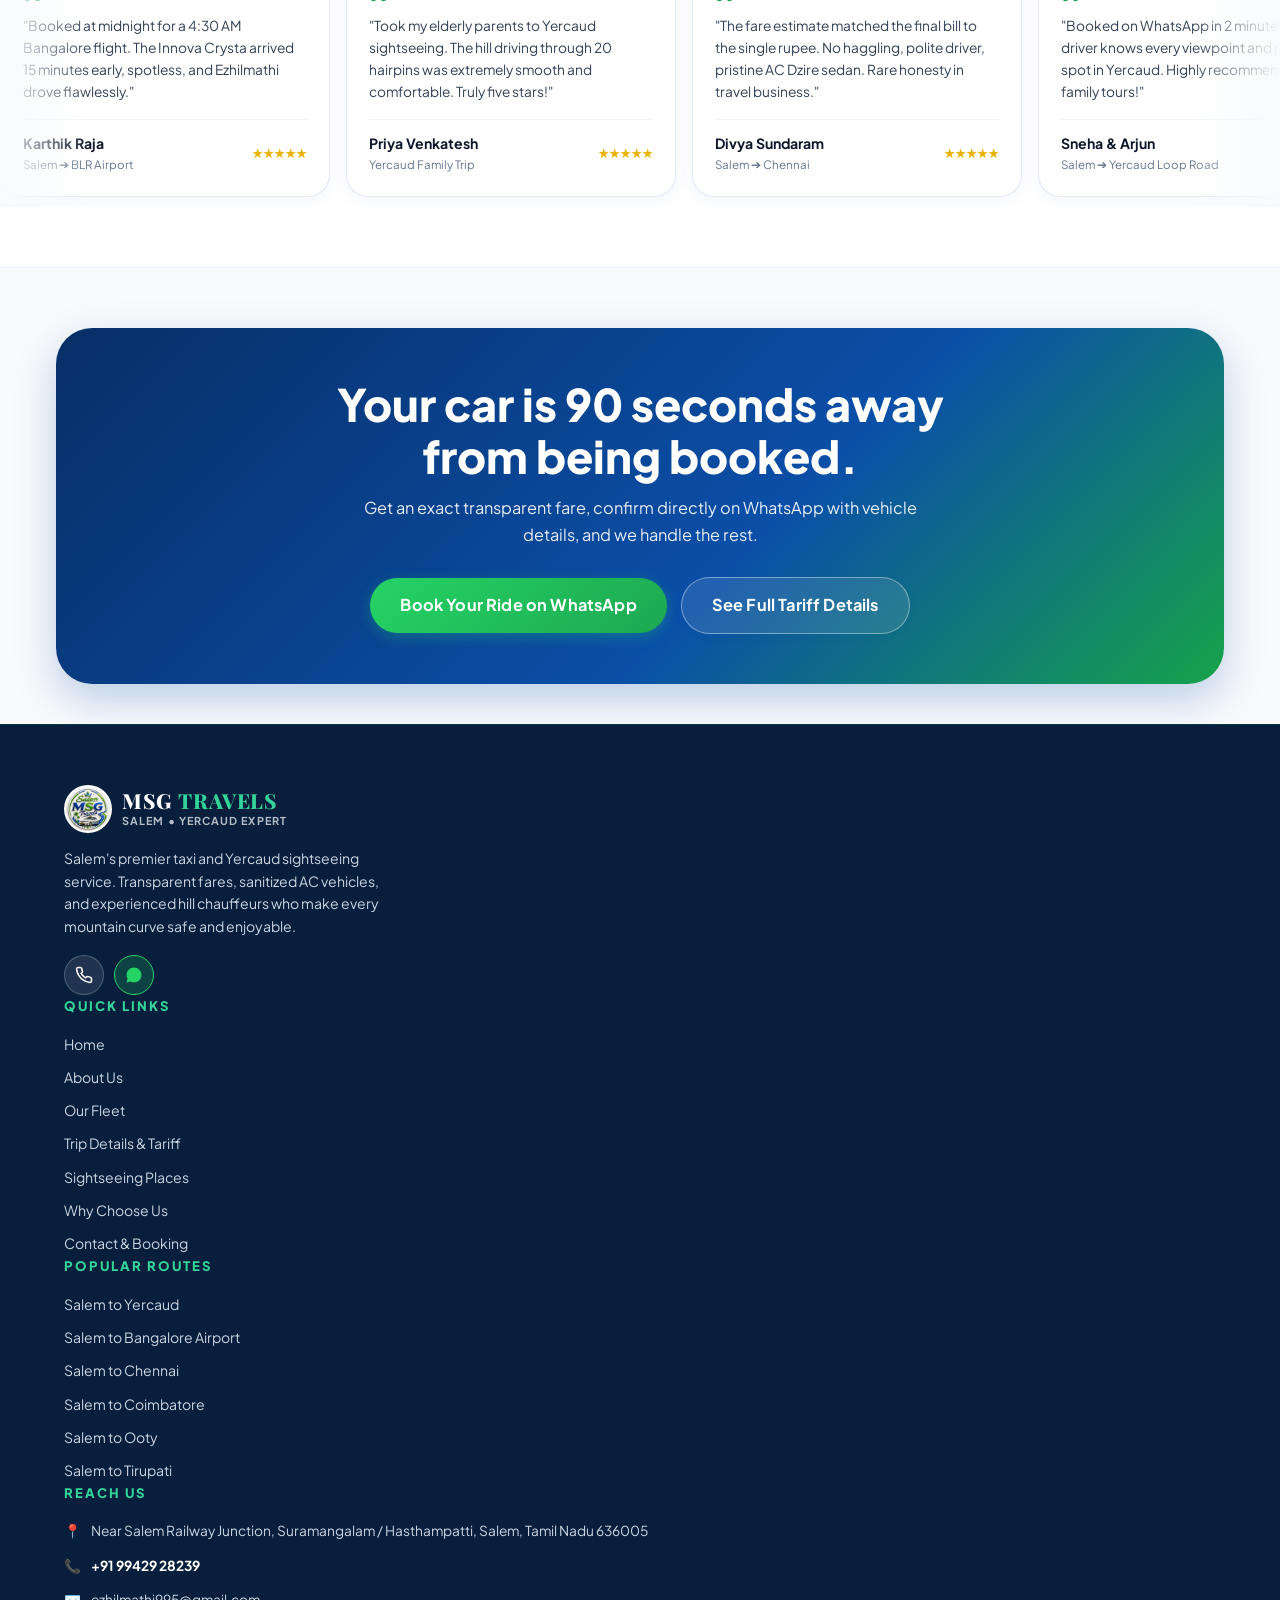
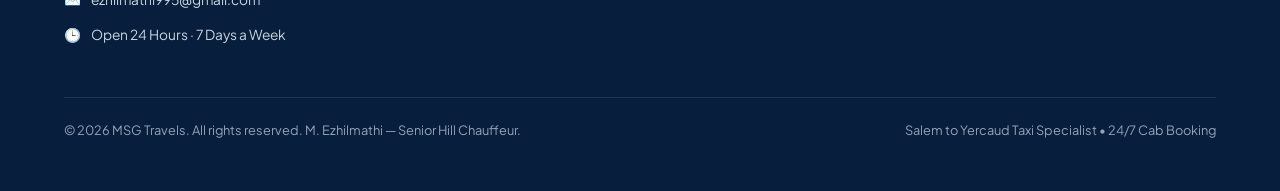
==== commit 1153f70b: "Duplicate future-calltaxisalem luxury home page layout with 3-slide running hero banner, overlapping" ====
--- a/index.html
+++ b/index.html
@@ -4,10 +4,10 @@
   <meta charset="UTF-8">
   <meta name="viewport" content="width=device-width, initial-scale=1.0, maximum-scale=5.0">
   
-  <title>MSG Travels | Salem to Yercaud One Day Trip Taxi & Cab Booking</title>
-  <meta name="title" content="MSG Travels | Salem to Yercaud One Day Trip Taxi & Cab Booking">
-  <meta name="description" content="Book premier Salem to Yercaud one day round trip taxi with MSG Travels. 6+ years experience, Toyota Innova Crysta & Maruti Dzire AC, all sightseeing spots. Call 9942928239.">
-  <meta name="keywords" content="Salem to Yercaud taxi, Salem to Yercaud cab, MSG Travels Salem, Yercaud one day trip cab, Innova taxi Salem to Yercaud, Dzire cab Salem">
+  <title>Salem MSG Travels | Salem to Yercaud & Outstation Taxi Service</title>
+  <meta name="title" content="Salem MSG Travels | Salem to Yercaud & Outstation Taxi Service">
+  <meta name="description" content="Salem's premier taxi service. Salem to Yercaud one-day round trip sightseeing, airport transfers to Bangalore/Coimbatore/Chennai, and South India outstation tours. Call 9942928239.">
+  <meta name="keywords" content="Salem to Yercaud taxi, Salem to Yercaud cab, MSG Travels Salem, Yercaud one day trip cab, Innova Crysta taxi Salem, Dzire cab Salem, airport taxi Salem">
   <meta name="author" content="MSG Travels - M. Ezhilmathi">
   <meta name="robots" content="index, follow">
   <link rel="canonical" href="https://msgtravels.in/">
@@ -21,14 +21,14 @@
   <!-- Open Graph -->
   <meta property="og:type" content="website">
   <meta property="og:url" content="https://msgtravels.in/">
-  <meta property="og:title" content="MSG Travels | Salem to Yercaud Taxi Service">
-  <meta property="og:description" content="Explore Yercaud with trusted mountain driver M. Ezhilmathi. 6+ Years Experience, AC Sedan & MUV.">
-  <meta property="og:image" content="https://msgtravels.in/images/hero.jpg">
+  <meta property="og:title" content="Salem MSG Travels | Premier Taxi & Hill Sightseeing">
+  <meta property="og:description" content="Immaculate AC vehicles (Innova Crysta, Dzire, Ertiga, WagonR) driven by senior mountain specialist M. Ezhilmathi (6+ Years Experience).">
+  <meta property="og:image" content="https://msgtravels.in/images/hero_airport.jpg">
 
   <!-- Google Fonts -->
   <link rel="preconnect" href="https://fonts.googleapis.com">
   <link rel="preconnect" href="https://fonts.gstatic.com" crossorigin>
-  <link href="https://fonts.googleapis.com/css2?family=Playfair+Display:ital,wght@0,600;0,700;0,800;0,900;1,600&family=Plus+Jakarta+Sans:wght@400;500;600;700;800&family=Space+Grotesk:wght@500;700&display=swap" rel="stylesheet">
+  <link href="https://fonts.googleapis.com/css2?family=Playfair+Display:ital,wght@0,600;0,700;0,800;0,900;1,600&family=Plus+Jakarta+Sans:wght@400;500;600;700;800;900&family=Space+Grotesk:wght@500;700&display=swap" rel="stylesheet">
 
   <link rel="stylesheet" href="styles.css">
 
@@ -41,17 +41,17 @@
         "@type": "TaxiService",
         "name": "MSG Travels",
         "url": "https://msgtravels.in/",
-        "image": "https://msgtravels.in/images/hero.jpg",
+        "image": "https://msgtravels.in/images/logo.png",
         "telephone": "+919942928239",
         "priceRange": "₹₹",
         "email": "ezhilmathi995@gmail.com",
         "founder": {
           "@type": "Person",
           "name": "M. Ezhilmathi",
-          "jobTitle": "Owner & Senior Hill Driver"
+          "jobTitle": "Owner & Senior Hill Chauffeur"
         },
-        "description": "Premier Salem to Yercaud one-day round trip sightseeing taxi service with Toyota Innova Crysta and Maruti Suzuki Dzire.",
-        "areaServed": ["Salem", "Yercaud"],
+        "description": "Premier Salem to Yercaud one-day round trip sightseeing and outstation taxi service with Toyota Innova Crysta, Maruti Dzire, Ertiga, and WagonR.",
+        "areaServed": ["Salem", "Yercaud", "Coimbatore", "Bangalore", "Chennai", "Ooty", "Trichy", "Madurai"],
         "geo": {
           "@type": "GeoCoordinates",
           "latitude": 11.664325,
@@ -60,7 +60,7 @@
         "aggregateRating": {
           "@type": "AggregateRating",
           "ratingValue": "4.9",
-          "reviewCount": "148"
+          "reviewCount": "1240"
         }
       }
     ]
@@ -68,46 +68,48 @@
   </script>
 </head>
 <body>
-  <a href="#quick-booking" class="skip-link">Skip to Booking</a>
-
-  <!-- Header Navigation -->
-  <header class="site-header" id="siteHeader">
-    <div class="container header-inner">
-      <a href="index.html" class="brand-logo" aria-label="MSG Travels Home">
-        <div class="brand-badge"><img src="images/logo.png" alt="Salem MSG Travels" class="brand-logo-img"></div>
-        <div class="brand-text-wrap">
-          <span class="brand-title">MSG <span>TRAVELS</span></span>
-          <span class="brand-subtitle">Salem • Yercaud Tours</span>
-        </div>
-      </a>
-
-      <!-- Desktop Nav -->
-      <nav aria-label="Main Navigation">
-        <ul class="nav-menu">
-          <li><a href="index.html" class="nav-link active">Home</a></li>
-          <li><a href="about.html" class="nav-link">About Us</a></li>
-          <li><a href="vehicles.html" class="nav-link">Vehicles</a></li>
-          <li><a href="trip.html" class="nav-link">Trip Details</a></li>
-          <li><a href="sightseeing.html" class="nav-link">Sightseeing</a></li>
-          <li><a href="why-us.html" class="nav-link">Why Us</a></li>
-          <li><a href="experience.html" class="nav-link">Itinerary</a></li>
-          <li><a href="contact.html" class="nav-link">Contact</a></li>
-        </ul>
-      </nav>
-
-      <!-- Header CTAs -->
-      <div class="header-cta-group">
-        <a href="tel:9942928239" class="btn-header-call">
-          <svg width="15" height="15" viewBox="0 0 24 24" fill="none" stroke="currentColor" stroke-width="2.2"><path d="M22 16.92v3a2 2 0 0 1-2.18 2 19.79 19.79 0 0 1-8.63-3.07 19.5 19.5 0 0 1-6-6 19.79 19.79 0 0 1-3.07-8.67A2 2 0 0 1 4.11 2h3a2 2 0 0 1 2 1.72 12.84 12.84 0 0 0 .7 2.81 2 2 0 0 1-.45 2.11L8.09 9.91a16 16 0 0 0 6 6l1.27-1.27a2 2 0 0 1 2.11-.45 12.84 12.84 0 0 0 2.81.7A2 2 0 0 1 22 16.92z"/></svg>
-          <span>99429 28239</span>
+  <a href="#book" class="skip-link">Skip to Booking</a>
+
+  <!-- =========================================================================
+       FLOATING PILL HEADER & NAVIGATION
+       ========================================================================= -->
+  <header class="site-header-floating" id="siteHeader">
+    <div class="container">
+      <div class="floating-nav-pill">
+        <a href="index.html" class="brand-logo" aria-label="MSG Travels Home">
+          <img src="images/logo.png" alt="Salem MSG Travels" class="brand-logo-img">
+          <div class="brand-text-wrap" style="color: #ffffff;">
+            <span class="brand-title" style="color: #ffffff; font-size: 1.15rem;">MSG <span style="color: var(--color-gold-bright);">TRAVELS</span></span>
+            <span class="brand-subtitle" style="color: rgba(255, 255, 255, 0.75); font-size: 0.62rem;">Salem • Yercaud Tours</span>
+          </div>
         </a>
-        <a href="#quick-booking" class="btn btn-primary" style="padding: 7px 18px; font-size: 0.86rem;">Book Trip</a>
-      </div>
-
-      <!-- Mobile Toggle Button -->
-      <button class="mobile-toggle" id="mobileToggle" aria-label="Open Navigation Menu">
-        <svg viewBox="0 0 24 24" fill="none" stroke="currentColor" stroke-width="2"><line x1="3" y1="12" x2="21" y2="12"></line><line x1="3" y1="6" x2="21" y2="6"></line><line x1="3" y1="18" x2="21" y2="18"></line></svg>
-      </button>
+
+        <!-- Desktop Nav Links -->
+        <nav aria-label="Main Navigation">
+          <ul class="nav-menu">
+            <li><a href="index.html" class="nav-link active">Home</a></li>
+            <li><a href="about.html" class="nav-link">About</a></li>
+            <li><a href="vehicles.html" class="nav-link">Fleet</a></li>
+            <li><a href="trip.html" class="nav-link">Tariff</a></li>
+            <li><a href="sightseeing.html" class="nav-link">Sightseeing</a></li>
+            <li><a href="why-us.html" class="nav-link">Why Us</a></li>
+            <li><a href="experience.html" class="nav-link">Itinerary</a></li>
+            <li><a href="contact.html" class="nav-link">Contact</a></li>
+          </ul>
+        </nav>
+
+        <!-- Right Action Group -->
+        <div style="display: flex; align-items: center; gap: 10px;">
+          <a href="tel:9942928239" class="btn-phone-pill">
+            <svg width="15" height="15" viewBox="0 0 24 24" fill="none" stroke="currentColor" stroke-width="2.2"><path d="M22 16.92v3a2 2 0 0 1-2.18 2 19.79 19.79 0 0 1-8.63-3.07 19.5 19.5 0 0 1-6-6 19.79 19.79 0 0 1-3.07-8.67A2 2 0 0 1 4.11 2h3a2 2 0 0 1 2 1.72 12.84 12.84 0 0 0 .7 2.81 2 2 0 0 1-.45 2.11L8.09 9.91a16 16 0 0 0 6 6l1.27-1.27a2 2 0 0 1 2.11-.45 12.84 12.84 0 0 0 2.81.7A2 2 0 0 1 22 16.92z"/></svg>
+            <span>+91 99429 28239</span>
+          </a>
+          <a href="#book" class="btn-book-pill">Book Now</a>
+          <button class="mobile-toggle" id="mobileToggle" aria-label="Open Navigation Menu" style="color: #ffffff; border-color: rgba(255,255,255,0.3); background: rgba(255,255,255,0.1);">
+            <svg viewBox="0 0 24 24" fill="none" stroke="currentColor" stroke-width="2"><line x1="3" y1="12" x2="21" y2="12"></line><line x1="3" y1="6" x2="21" y2="6"></line><line x1="3" y1="18" x2="21" y2="18"></line></svg>
+          </button>
+        </div>
+      </div>
     </div>
   </header>
 
@@ -116,20 +118,23 @@
   <aside class="mobile-nav-drawer" id="mobileDrawer">
     <div>
       <div class="drawer-header">
-        <div class="brand-text-wrap">
-          <span class="brand-title">MSG <span>TRAVELS</span></span>
-          <span class="brand-subtitle">Salem • Yercaud Expert</span>
+        <div style="display: flex; align-items: center; gap: 10px;">
+          <img src="images/logo.png" alt="MSG Travels" style="width: 36px; height: 36px; border-radius: 50%;">
+          <div class="brand-text-wrap">
+            <span class="brand-title" style="font-size: 1.1rem;">MSG <span>TRAVELS</span></span>
+            <span class="brand-subtitle">Salem • Yercaud Expert</span>
+          </div>
         </div>
         <button class="drawer-close-btn" id="drawerCloseBtn" aria-label="Close Menu">
-          <svg width="26" height="26" viewBox="0 0 24 24" fill="none" stroke="currentColor" stroke-width="2"><line x1="18" y1="6" x2="6" y2="18"></line><line x1="6" y1="6" x2="18" y2="18"></line></svg>
+          <svg width="24" height="24" viewBox="0 0 24 24" fill="none" stroke="currentColor" stroke-width="2"><line x1="18" y1="6" x2="6" y2="18"></line><line x1="6" y1="6" x2="18" y2="18"></line></svg>
         </button>
       </div>
       <ul class="drawer-links">
         <li><a href="index.html" class="drawer-link active"><span>Home</span> <span>→</span></a></li>
         <li><a href="about.html" class="drawer-link"><span>About Us</span> <span>→</span></a></li>
-        <li><a href="vehicles.html" class="drawer-link"><span>Our Vehicles</span> <span>→</span></a></li>
-        <li><a href="trip.html" class="drawer-link"><span>Trip Details</span> <span>→</span></a></li>
-        <li><a href="sightseeing.html" class="drawer-link"><span>Sightseeing Places</span> <span>→</span></a></li>
+        <li><a href="vehicles.html" class="drawer-link"><span>Our Fleet</span> <span>→</span></a></li>
+        <li><a href="trip.html" class="drawer-link"><span>Tariff & Pricing</span> <span>→</span></a></li>
+        <li><a href="sightseeing.html" class="drawer-link"><span>Sightseeing Spots</span> <span>→</span></a></li>
         <li><a href="why-us.html" class="drawer-link"><span>Why Choose Us</span> <span>→</span></a></li>
         <li><a href="experience.html" class="drawer-link"><span>Itinerary Roadmap</span> <span>→</span></a></li>
         <li><a href="contact.html" class="drawer-link"><span>Contact & Booking</span> <span>→</span></a></li>
@@ -137,485 +142,694 @@
     </div>
     <div class="drawer-contact">
       <a href="tel:9942928239" class="btn btn-call btn-block">📞 Call: 99429 28239</a>
-      <a href="https://api.whatsapp.com/send?phone=919942928239&text=Hello%20MSG%20Travels,%20I%20would%20like%20to%20book%20a%20Salem%20to%20Yercaud%20trip." target="_blank" rel="noopener" class="btn btn-whatsapp btn-block">💬 WhatsApp Booking</a>
+      <a href="https://api.whatsapp.com/send?phone=919942928239&text=Hello%20MSG%20Travels,%20I%20would%20like%20to%20book%20a%20taxi%20trip." target="_blank" rel="noopener" class="btn btn-whatsapp btn-block">💬 WhatsApp Booking</a>
     </div>
   </aside>
 
   <!-- =========================================================================
-       DOMINANT CENTERED HERO SECTION
-       ========================================================================= -->
-  <section class="hero-section" id="home">
-    <div class="hero-overlay-radial"></div>
-    <div class="container hero-content">
-      
-      <!-- Luxury Crest Emblem -->
-      <div class="hero-brand-crest"><img src="images/logo.png" alt="Salem MSG Travels" class="hero-crest-img"></div>
-
-      <!-- Dominant Centered Brand Title -->
-      <h1 class="hero-brand-title">
-        MSG <span>TRAVELS</span>
-      </h1>
-
-      <!-- Route Tag -->
-      <div class="hero-route-tag">
-        <span>SALEM</span>
-        <span class="route-arrow">➔</span>
-        <span>YERCAUD</span>
-        <span class="route-arrow">➔</span>
-        <span>SALEM</span>
-      </div>
-
-      <div class="hero-tagline">
-        One Day Round Trip Sightseeing Specialist
-      </div>
-
-      <p class="hero-desc-clean">
-        Safe hill driving through the 20 hairpin bends with sanitized AC vehicles (Innova Crysta & Dzire). Driven by senior mountain specialist <strong>M. Ezhilmathi (6+ Years Experience)</strong>.
-      </p>
-
-      <div class="hero-actions">
-        <a href="https://api.whatsapp.com/send?phone=919942928239&text=Hello%20MSG%20Travels,%20I%20would%20like%20to%20book%20a%20Salem%20to%20Yercaud%20one-day%20round%20trip." target="_blank" rel="noopener" class="btn btn-whatsapp btn-lg">
-          <svg width="20" height="20" viewBox="0 0 24 24" fill="currentColor"><path d="M12.04 2C6.58 2 2.13 6.45 2.13 11.91C2.13 13.66 2.59 15.36 3.45 16.86L2.05 22L7.3 20.62C8.75 21.41 10.38 21.83 12.04 21.83C17.5 21.83 21.95 17.38 21.95 11.92C21.95 9.27 20.92 6.78 19.05 4.91C17.18 3.03 14.69 2 12.04 2Z"/></svg>
-          Book on WhatsApp
-        </a>
-        <a href="tel:9942928239" class="btn btn-secondary btn-lg">
-          <svg width="18" height="18" viewBox="0 0 24 24" fill="none" stroke="currentColor" stroke-width="2.2"><path d="M22 16.92v3a2 2 0 0 1-2.18 2 19.79 19.79 0 0 1-8.63-3.07 19.5 19.5 0 0 1-6-6 19.79 19.79 0 0 1-3.07-8.67A2 2 0 0 1 4.11 2h3a2 2 0 0 1 2 1.72 12.84 12.84 0 0 0 .7 2.81 2 2 0 0 1-.45 2.11L8.09 9.91a16 16 0 0 0 6 6l1.27-1.27a2 2 0 0 1 2.11-.45 12.84 12.84 0 0 0 2.81.7A2 2 0 0 1 22 16.92z"/></svg>
-          Call 99429 28239
-        </a>
-      </div>
-
+       HERO SECTION WITH 3 RUNNING BACKGROUND SLIDES & ANIMATED PROGRESS
+       ========================================================================= -->
+  <section class="hero-slider-section" id="home">
+    <!-- Slide 1: Airport Transfers (Innova Crysta Departure) -->
+    <div class="hero-slide-bg active" style="background-image: url('images/hero_airport.jpg');"></div>
+    <!-- Slide 2: Mountain Ghat Roads (Yercaud Hills) -->
+    <div class="hero-slide-bg" style="background-image: url('images/hero_hills.jpg');"></div>
+    <!-- Slide 3: Outstation & Sightseeing -->
+    <div class="hero-slide-bg" style="background-image: url('images/hero.jpg');"></div>
+
+    <div class="hero-gradient-overlay"></div>
+
+    <div class="container" style="position: relative; z-index: 10;">
+      <!-- Slide Content 1 -->
+      <div class="hero-slide-content active">
+        <span class="hero-tag-pill">Airport Transfers</span>
+        <h1 class="hero-heading-luxe">Never miss a<br>4am flight.</h1>
+        <p class="hero-desc-luxe">Flight-tracked pickups to Salem, Coimbatore, Trichy, Chennai and Bengaluru terminals with verified executive chauffeurs.</p>
+        <div class="hero-cta-row">
+          <a href="#book" class="btn-hero-primary">Get Instant Fare</a>
+          <a href="tel:9942928239" class="btn-hero-glass">
+            <svg width="18" height="18" viewBox="0 0 24 24" fill="none" stroke="currentColor" stroke-width="2.2"><path d="M22 16.92v3a2 2 0 0 1-2.18 2 19.79 19.79 0 0 1-8.63-3.07 19.5 19.5 0 0 1-6-6 19.79 19.79 0 0 1-3.07-8.67A2 2 0 0 1 4.11 2h3a2 2 0 0 1 2 1.72 12.84 12.84 0 0 0 .7 2.81 2 2 0 0 1-.45 2.11L8.09 9.91a16 16 0 0 0 6 6l1.27-1.27a2 2 0 0 1 2.11-.45 12.84 12.84 0 0 0 2.81.7A2 2 0 0 1 22 16.92z"/></svg>
+            +91 99429 28239
+          </a>
+        </div>
+      </div>
+
+      <!-- Slide Content 2 -->
+      <div class="hero-slide-content">
+        <span class="hero-tag-pill">Tours & Hill Stations</span>
+        <h1 class="hero-heading-luxe">Ghat roads.<br>Golden hours.</h1>
+        <p class="hero-desc-luxe">Yercaud, Ooty, Kodaikanal and scenic mountain circuits — planned, driven and timed to perfection across the 20 hairpin bends.</p>
+        <div class="hero-cta-row">
+          <a href="#book" class="btn-hero-primary">Get Instant Fare</a>
+          <a href="tel:9942928239" class="btn-hero-glass">
+            <svg width="18" height="18" viewBox="0 0 24 24" fill="none" stroke="currentColor" stroke-width="2.2"><path d="M22 16.92v3a2 2 0 0 1-2.18 2 19.79 19.79 0 0 1-8.63-3.07 19.5 19.5 0 0 1-6-6 19.79 19.79 0 0 1-3.07-8.67A2 2 0 0 1 4.11 2h3a2 2 0 0 1 2 1.72 12.84 12.84 0 0 0 .7 2.81 2 2 0 0 1-.45 2.11L8.09 9.91a16 16 0 0 0 6 6l1.27-1.27a2 2 0 0 1 2.11-.45 12.84 12.84 0 0 0 2.81.7A2 2 0 0 1 22 16.92z"/></svg>
+            +91 99429 28239
+          </a>
+        </div>
+      </div>
+
+      <!-- Slide Content 3 -->
+      <div class="hero-slide-content">
+        <span class="hero-tag-pill">Outstation, Redefined</span>
+        <h1 class="hero-heading-luxe">Pure comfort on<br>every hill curve.</h1>
+        <p class="hero-desc-luxe">Premier Salem to Yercaud one day round trip sightseeing specialist with senior mountain expert M. Ezhilmathi (6+ Years Record).</p>
+        <div class="hero-cta-row">
+          <a href="#book" class="btn-hero-primary">Get Instant Fare</a>
+          <a href="tel:9942928239" class="btn-hero-glass">
+            <svg width="18" height="18" viewBox="0 0 24 24" fill="none" stroke="currentColor" stroke-width="2.2"><path d="M22 16.92v3a2 2 0 0 1-2.18 2 19.79 19.79 0 0 1-8.63-3.07 19.5 19.5 0 0 1-6-6 19.79 19.79 0 0 1-3.07-8.67A2 2 0 0 1 4.11 2h3a2 2 0 0 1 2 1.72 12.84 12.84 0 0 0 .7 2.81 2 2 0 0 1-.45 2.11L8.09 9.91a16 16 0 0 0 6 6l1.27-1.27a2 2 0 0 1 2.11-.45 12.84 12.84 0 0 0 2.81.7A2 2 0 0 1 22 16.92z"/></svg>
+            +91 99429 28239
+          </a>
+        </div>
+      </div>
+
+      <!-- 3 Progress Bar Indicators -->
+      <div class="hero-slider-controls">
+        <button type="button" class="slider-bar-btn active" aria-label="Slide 1 Airport"><span class="slider-bar-fill"></span></button>
+        <button type="button" class="slider-bar-btn" aria-label="Slide 2 Hills"><span class="slider-bar-fill"></span></button>
+        <button type="button" class="slider-bar-btn" aria-label="Slide 3 Outstation"><span class="slider-bar-fill"></span></button>
+        <span class="slider-counter">01 / 03</span>
+      </div>
+
+      <!-- Scroll Down Indicator -->
+      <div class="scroll-indicator-wrap">
+        <svg width="16" height="16" viewBox="0 0 24 24" fill="none" stroke="currentColor" stroke-width="2.5"><path d="M12 5v14"></path><path d="m19 12-7 7-7-7"></path></svg>
+        <span>Scroll to book</span>
+      </div>
     </div>
   </section>
 
   <!-- =========================================================================
-       CLEAN 4-PILLAR STATS (OPTIMIZED LUXURY RIBBON)
-       ========================================================================= -->
-  <section class="quick-stats-section" id="quick-info">
+       OVERLAPPING MODERN BOOKING ENGINE CARD
+       ========================================================================= -->
+  <section id="book" class="booking-engine-wrap">
+    <div class="booking-card-modern">
+      <!-- Tabs -->
+      <div class="booking-tab-row">
+        <button type="button" class="booking-tab-btn active" data-tab="Outstation">Outstation</button>
+        <button type="button" class="booking-tab-btn" data-tab="Yercaud Tour">Yercaud Tour</button>
+        <button type="button" class="booking-tab-btn" data-tab="Airport">Airport</button>
+      </div>
+
+      <!-- Form -->
+      <form id="modernBookForm">
+        <!-- Radio: One Way / Round Trip -->
+        <div class="trip-type-radios">
+          <label class="trip-radio-label">
+            <input type="radio" name="tripType" value="One Way" checked style="display: none;">
+            <div class="custom-radio-circle"><div class="custom-radio-dot"></div></div>
+            <span>One Way</span>
+          </label>
+          <label class="trip-radio-label">
+            <input type="radio" name="tripType" value="Round Trip" style="display: none;">
+            <div class="custom-radio-circle"><div class="custom-radio-dot"></div></div>
+            <span>Round Trip</span>
+          </label>
+        </div>
+
+        <div class="booking-fields-stack">
+          <!-- Name & Mobile -->
+          <div class="field-grid-half">
+            <div class="book-input-box">
+              <label for="bookName">Name</label>
+              <input type="text" id="bookName" placeholder="Full Name" required>
+            </div>
+            <div class="book-input-box">
+              <label for="bookPhone">Mobile</label>
+              <input type="tel" id="bookPhone" placeholder="Mobile Number" required>
+            </div>
+          </div>
+
+          <!-- Pickup -->
+          <div class="book-location-row">
+            <div class="loc-dot green"></div>
+            <div class="loc-content">
+              <label for="bookFrom">From</label>
+              <input type="text" id="bookFrom" value="Salem City / Junction" placeholder="Pickup City / Landmark" required>
+            </div>
+          </div>
+
+          <!-- Drop -->
+          <div class="book-location-row">
+            <div class="loc-dot blue"></div>
+            <div class="loc-content">
+              <label for="bookTo">To</label>
+              <input type="text" id="bookTo" value="Yercaud (All Sightseeing Spots)" placeholder="Drop City / Destination" required>
+            </div>
+          </div>
+
+          <!-- Date & Time -->
+          <div class="field-grid-half">
+            <div class="book-input-box">
+              <label for="bookDate">Pickup Date</label>
+              <input type="date" id="bookDate">
+            </div>
+            <div class="book-input-box">
+              <label for="bookTime">Pickup Time</label>
+              <input type="time" id="bookTime" value="06:00">
+            </div>
+          </div>
+        </div>
+
+        <!-- Select Your Cab (4 Items Grid) -->
+        <div class="cab-picker-header">Select Your Cab</div>
+        <div class="cab-picker-grid">
+          <!-- Dzire Sedan -->
+          <div class="cab-picker-item active" data-cab="SEDAN (Maruti Dzire AC)">
+            <span class="cab-rate-badge">15 ₹ / Km</span>
+            <svg class="cab-icon-svg" viewBox="0 0 64 32" fill="currentColor"><path d="M12 20 L16 10 L38 8 L48 12 L56 16 L56 22 L10 22 Z"/><circle cx="20" cy="22" r="4" fill="#22c55e"/><circle cx="46" cy="22" r="4" fill="#22c55e"/></svg>
+            <span class="cab-name-badge">SEDAN</span>
+          </div>
+
+          <!-- WagonR Hatchback -->
+          <div class="cab-picker-item" data-cab="HATCHBACK (WagonR AC)">
+            <span class="cab-rate-badge">13 ₹ / Km</span>
+            <svg class="cab-icon-svg" viewBox="0 0 64 32" fill="currentColor"><path d="M14 20 L16 8 L36 8 L46 12 L54 16 L54 22 L12 22 Z"/><circle cx="20" cy="22" r="4" fill="#22c55e"/><circle cx="44" cy="22" r="4" fill="#22c55e"/></svg>
+            <span class="cab-name-badge">WAGONR</span>
+          </div>
+
+          <!-- Ertiga MUV -->
+          <div class="cab-picker-item" data-cab="PREMIUM MUV (Maruti Ertiga 6+1)">
+            <span class="cab-rate-badge">19 ₹ / Km</span>
+            <svg class="cab-icon-svg" viewBox="0 0 64 32" fill="currentColor"><path d="M10 20 L14 8 L42 8 L52 12 L58 16 L58 22 L8 22 Z"/><circle cx="18" cy="22" r="4" fill="#22c55e"/><circle cx="48" cy="22" r="4" fill="#22c55e"/></svg>
+            <span class="cab-name-badge">ERTIGA</span>
+          </div>
+
+          <!-- Innova Crysta -->
+          <div class="cab-picker-item" data-cab="LUXURY MUV (Toyota Innova Crysta)">
+            <span class="cab-rate-badge">21 ₹ / Km</span>
+            <svg class="cab-icon-svg" viewBox="0 0 64 32" fill="currentColor"><path d="M8 20 L14 7 L44 7 L54 12 L60 16 L60 22 L6 22 Z"/><circle cx="18" cy="22" r="4.5" fill="#22c55e"/><circle cx="50" cy="22" r="4.5" fill="#22c55e"/></svg>
+            <span class="cab-name-badge">INNOVA</span>
+          </div>
+        </div>
+
+        <button type="submit" class="btn-book-submit">Get Estimation on WhatsApp</button>
+      </form>
+    </div>
+  </section>
+
+  <!-- =========================================================================
+       4-PILLAR GLASS STATS RIBBON
+       ========================================================================= -->
+  <section class="stats-banner-luxe">
+    <div class="stats-grid-glass">
+      <div>
+        <div class="stat-val-luxe">6+</div>
+        <div class="stat-label-luxe">Years on the road</div>
+      </div>
+      <div>
+        <div class="stat-val-luxe">1,200+</div>
+        <div class="stat-label-luxe">Trips completed</div>
+      </div>
+      <div>
+        <div class="stat-val-luxe">4.9 ★</div>
+        <div class="stat-label-luxe">Average rider rating</div>
+      </div>
+      <div>
+        <div class="stat-val-luxe">24/7</div>
+        <div class="stat-label-luxe">Dispatch availability</div>
+      </div>
+    </div>
+  </section>
+
+  <!-- =========================================================================
+       EIGHT REASONS SALEM KEEPS RIDING WITH US (WHY MSG TRAVELS)
+       ========================================================================= -->
+  <section class="container" style="padding: 60px 24px;">
+    <div style="max-width: 680px; margin-bottom: 24px;">
+      <span class="section-tag" style="background: var(--color-gold-subtle); color: var(--color-gold-dark); border-color: var(--color-gold-border);">Why MSG Travels</span>
+      <h2 class="section-title" style="font-size: clamp(2rem, 4.5vw, 3.2rem);">Eight reasons Salem keeps <span>riding with us</span></h2>
+      <p class="section-desc">Every detail of the journey is engineered — from the sanitized car that arrives to the fixed transparent invoice you receive.</p>
+    </div>
+
+    <div class="bento-features-grid">
+      <!-- 1 -->
+      <div class="bento-card">
+        <div class="bento-icon-box">
+          <svg viewBox="0 0 24 24" fill="none" stroke="currentColor" stroke-width="2"><circle cx="12" cy="12" r="10"/><path d="M12 6v6h4"/></svg>
+        </div>
+        <h3 class="bento-title">24/7 Service</h3>
+        <p class="bento-desc">Dispatch desk never sleeps — 3:00 AM early airport runs and late night hill pickups included.</p>
+      </div>
+
+      <!-- 2 -->
+      <div class="bento-card">
+        <div class="bento-icon-box">
+          <svg viewBox="0 0 24 24" fill="none" stroke="currentColor" stroke-width="2"><path d="M3.85 8.62a4 4 0 0 1 4.78-4.77 4 4 0 0 1 6.74 0 4 4 0 0 1 4.78 4.78 4 4 0 0 1 0 6.74 4 4 0 0 1-4.77 4.78 4 4 0 0 1-6.75 0 4 4 0 0 1-4.78-4.77 4 4 0 0 1 0-6.76Z"/><path d="m9 12 2 2 4-4"/></svg>
+        </div>
+        <h3 class="bento-title">Hill Specialist Driver</h3>
+        <p class="bento-desc">Senior mountain expert M. Ezhilmathi (6+ Years Experience) handling every hairpin bend with calm precision.</p>
+      </div>
+
+      <!-- 3 -->
+      <div class="bento-card">
+        <div class="bento-icon-box">
+          <svg viewBox="0 0 24 24" fill="none" stroke="currentColor" stroke-width="2"><path d="m13.5 6.5-3.148-3.148a1.205 1.205 0 0 0-1.704 0L6.352 5.648a1.205 1.205 0 0 0 0 1.704L9.5 10.5"/><path d="M16.5 7.5 19 5"/><path d="m17.5 10.5 3.148 3.148a1.205 1.205 0 0 1 0 1.704l-2.296 2.296a1.205 1.205 0 0 1-1.704 0L13.5 14.5"/><path d="M9 21a6 6 0 0 0-6-6"/></svg>
+        </div>
+        <h3 class="bento-title">GPS Live Tracking</h3>
+        <p class="bento-desc">Share a live tracking route link with your family for complete peace of mind throughout the journey.</p>
+      </div>
+
+      <!-- 4 -->
+      <div class="bento-card">
+        <div class="bento-icon-box">
+          <svg viewBox="0 0 24 24" fill="none" stroke="currentColor" stroke-width="2"><path d="M11.017 2.814a1 1 0 0 1 1.966 0l1.051 5.558a2 2 0 0 0 1.594 1.594l5.558 1.051a1 1 0 0 1 0 1.966l-5.558 1.051a2 2 0 0 0-1.594 1.594l-1.051 5.558a1 1 0 0 1-1.966 0l-1.051-5.558a2 2 0 0 0-1.594-1.594l-5.558-1.051a1 1 0 0 1 0-1.966l5.558-1.051a2 2 0 0 0 1.594-1.594z"/><path d="M20 2v4"/><circle cx="4" cy="20" r="2"/></svg>
+        </div>
+        <h3 class="bento-title">Immaculate Cars</h3>
+        <p class="bento-desc">Deep-cleaned, disinfected, and chilled AC cabins (Innova Crysta, Dzire, Ertiga, WagonR) before every trip.</p>
+      </div>
+
+      <!-- 5 -->
+      <div class="bento-card">
+        <div class="bento-icon-box">
+          <svg viewBox="0 0 24 24" fill="none" stroke="currentColor" stroke-width="2"><path d="M6 3h12"/><path d="M6 8h12"/><path d="m6 13 8.5 8"/><path d="M6 13h3"/><path d="M9 13c6.667 0 6.667-10 0-10"/></svg>
+        </div>
+        <h3 class="bento-title">Transparent Fare</h3>
+        <p class="bento-desc">The estimate you see is the amount you pay. Zero hidden charges, zero surprise toll add-ons, no haggling.</p>
+      </div>
+
+      <!-- 6 -->
+      <div class="bento-card">
+        <div class="bento-icon-box">
+          <svg viewBox="0 0 24 24" fill="none" stroke="currentColor" stroke-width="2"><path d="M4 14a1 1 0 0 1-.78-1.63l9.9-10.2a.5.5 0 0 1 .86.46l-1.92 6.02A1 1 0 0 0 13 10h7a1 1 0 0 1 .78 1.63l-9.9 10.2a.5.5 0 0 1-.86-.46l1.92-6.02A1 1 0 0 0 11 14z"/></svg>
+        </div>
+        <h3 class="bento-title">Instant Booking</h3>
+        <p class="bento-desc">Confirmed directly on WhatsApp in under two minutes at any hour with driver details and vehicle photo.</p>
+      </div>
+
+      <!-- 7 -->
+      <div class="bento-card">
+        <div class="bento-icon-box">
+          <svg viewBox="0 0 24 24" fill="none" stroke="currentColor" stroke-width="2"><path d="M20 13c0 5-3.5 7.5-7.66 8.95a1 1 0 0 1-.67-.01C7.5 20.5 4 18 4 13V6a1 1 0 0 1 1-1c2 0 4.5-1.2 6.24-2.72a1.17 1.17 0 0 1 1.52 0C14.51 3.81 17 5 19 5a1 1 0 0 1 1 1z"/><path d="m9 12 2 2 4-4"/></svg>
+        </div>
+        <h3 class="bento-title">Safe Mountain Driving</h3>
+        <p class="bento-desc">Commercial permit vehicles, regularly serviced brakes, speed governed, and hill safety certified.</p>
+      </div>
+
+      <!-- 8 -->
+      <div class="bento-card">
+        <div class="bento-icon-box">
+          <svg viewBox="0 0 24 24" fill="none" stroke="currentColor" stroke-width="2"><path d="M11 20H2"/><path d="M11 4.562v16.157a1 1 0 0 0 1.242.97L19 20V5.562a2 2 0 0 0-1.515-1.94l-4-1A2 2 0 0 0 11 4.561z"/><path d="M11 4H8a2 2 0 0 0-2 2v14"/></svg>
+        </div>
+        <h3 class="bento-title">Doorstep Salem Pickup</h3>
+        <p class="bento-desc">We come to your doorstep anywhere in Salem — Railway Junction, Bus Stand, hotels, and residential homes.</p>
+      </div>
+    </div>
+  </section>
+
+  <!-- =========================================================================
+       NINE WAYS WE MOVE SALEM (SERVICES)
+       ========================================================================= -->
+  <section class="container" style="padding: 50px 24px; border-top: 1px solid rgba(11, 79, 168, 0.08);">
+    <div style="max-width: 680px; margin-bottom: 24px;">
+      <span class="section-tag" style="background: var(--color-gold-subtle); color: var(--color-gold-dark); border-color: var(--color-gold-border);">Services</span>
+      <h2 class="section-title" style="font-size: clamp(2rem, 4.5vw, 3.2rem);">Nine ways we <span>move Salem</span></h2>
+      <p class="section-desc">From airport transfers to Yercaud mountain circuits, one trusted operator handles your journeys end to end.</p>
+    </div>
+
+    <div class="services-luxe-grid">
+      <!-- 1 -->
+      <a href="trip.html" class="service-card-luxe">
+        <span class="service-tag-luxe">Specialist Route</span>
+        <h3 class="service-title-luxe">Yercaud One Day Trip</h3>
+        <p class="service-desc-luxe">Round trip covering 20 hairpin bends, Lady's Seat, Kiliyur Falls, Pagoda Point, Botanical Garden, and Yercaud Lake.</p>
+      </a>
+
+      <!-- 2 -->
+      <a href="contact.html" class="service-card-luxe">
+        <span class="service-tag-luxe">On-Time Promise</span>
+        <h3 class="service-title-luxe">Airport Pickup & Drop</h3>
+        <p class="service-desc-luxe">Flight-tracked pickups at Salem, Coimbatore, Trichy, Chennai, and Bengaluru International terminals.</p>
+      </a>
+
+      <!-- 3 -->
+      <a href="trip.html" class="service-card-luxe">
+        <span class="service-tag-luxe">Best Per-Km Rates</span>
+        <h3 class="service-title-luxe">Outstation Taxi</h3>
+        <p class="service-desc-luxe">One-way and round trips to any city across Tamil Nadu, Karnataka, and Kerala with transparent driver bata.</p>
+      </a>
+
+      <!-- 4 -->
+      <a href="experience.html" class="service-card-luxe">
+        <span class="service-tag-luxe">Pilgrim Circuit</span>
+        <h3 class="service-title-luxe">Temple Tours</h3>
+        <p class="service-desc-luxe">Navagraha, Arupadai Veedu, Palani, and Tirupati darshan circuits coordinated with experienced mountain chauffeurs.</p>
+      </a>
+
+      <!-- 5 -->
+      <a href="contact.html" class="service-card-luxe">
+        <span class="service-tag-luxe">Corporate Grade</span>
+        <h3 class="service-title-luxe">Corporate & Business Travel</h3>
+        <p class="service-desc-luxe">Punctual dispatch, clean executive cabins, and verified chauffeurs for VIP clients and business guests.</p>
+      </a>
+
+      <!-- 6 -->
+      <a href="vehicles.html" class="service-card-luxe">
+        <span class="service-tag-luxe">Convoy Ready</span>
+        <h3 class="service-title-luxe">Wedding & Family Fleet</h3>
+        <p class="service-desc-luxe">Multi-vehicle coordinated convoys with Innova Crysta, Dzire, and Tempo Travellers for large family events.</p>
+      </a>
+
+      <!-- 7 -->
+      <a href="contact.html" class="service-card-luxe">
+        <span class="service-tag-luxe">Hourly City Package</span>
+        <h3 class="service-title-luxe">Salem Local Hourly Rental</h3>
+        <p class="service-desc-luxe">Flexible 4hr / 8hr local packages inside Salem for shopping, weddings, medical visits, and business meetings.</p>
+      </a>
+
+      <!-- 8 -->
+      <a href="sightseeing.html" class="service-card-luxe">
+        <span class="service-tag-luxe">Custom Itinerary</span>
+        <h3 class="service-title-luxe">South India Holiday Tours</h3>
+        <p class="service-desc-luxe">Curated 2 to 5-day holiday itineraries covering Ooty, Kodaikanal, Mysore, and Coorg with dedicated driver.</p>
+      </a>
+
+      <!-- 9 -->
+      <a href="contact.html" class="service-card-luxe">
+        <span class="service-tag-luxe">Priority Care</span>
+        <h3 class="service-title-luxe">Hospital & Medical Trips</h3>
+        <p class="service-desc-luxe">Gentle, patient transfers to CMC Vellore, Kovai Medical Center Coimbatore, and Chennai Apollo hospitals.</p>
+      </a>
+    </div>
+  </section>
+
+  <!-- =========================================================================
+       WHERE SHALL WE DRIVE YOU? (POPULAR DESTINATIONS & ESTIMATED FARES)
+       ========================================================================= -->
+  <section class="container" style="padding: 60px 24px;">
+    <div style="display: flex; align-items: flex-end; justify-content: space-between; flex-wrap: wrap; gap: 16px; margin-bottom: 24px;">
+      <div style="max-width: 640px;">
+        <span class="section-tag" style="background: var(--color-gold-subtle); color: var(--color-gold-dark); border-color: var(--color-gold-border);">Destinations</span>
+        <h2 class="section-title" style="font-size: clamp(2rem, 4.5vw, 3.2rem);">Where shall we <span>drive you?</span></h2>
+        <p class="section-desc">Transparent estimates from Salem with verified commercial permits and driver allowance included.</p>
+      </div>
+      <a href="https://api.whatsapp.com/send?phone=919942928239&text=Hello%20MSG%20Travels,%20I%20want%20a%20custom%20fare%20quotation." target="_blank" rel="noopener" class="btn btn-secondary">Build a Custom Trip →</a>
+    </div>
+
+    <div class="destinations-luxe-grid">
+      <!-- 1: Yercaud -->
+      <a href="sightseeing.html" class="dest-card-luxe">
+        <div class="dest-img-wrap"><img src="images/hero_hills.jpg" alt="Salem to Yercaud Cab" loading="lazy"></div>
+        <div class="dest-overlay-gradient"></div>
+        <div class="dest-info-bottom">
+          <div class="dest-title-row">
+            <div>
+              <h3 class="dest-route-title">Salem ➔ Yercaud</h3>
+              <p class="dest-sub-meta">32 km · 1h 00m · 20 Hairpins</p>
+            </div>
+            <span class="dest-fare-pill">₹2,200</span>
+          </div>
+        </div>
+      </a>
+
+      <!-- 2: Bangalore -->
+      <a href="#book" class="dest-card-luxe">
+        <div class="dest-img-wrap"><img src="images/hero_airport.jpg" alt="Salem to Bangalore Taxi" loading="lazy"></div>
+        <div class="dest-overlay-gradient"></div>
+        <div class="dest-info-bottom">
+          <div class="dest-title-row">
+            <div>
+              <h3 class="dest-route-title">Salem ➔ Bangalore</h3>
+              <p class="dest-sub-meta">195 km · 3h 45m · Airport Drop</p>
+            </div>
+            <span class="dest-fare-pill">₹3,325</span>
+          </div>
+        </div>
+      </a>
+
+      <!-- 3: Chennai -->
+      <a href="#book" class="dest-card-luxe">
+        <div class="dest-img-wrap"><img src="images/hero.jpg" alt="Salem to Chennai Taxi" loading="lazy"></div>
+        <div class="dest-overlay-gradient"></div>
+        <div class="dest-info-bottom">
+          <div class="dest-title-row">
+            <div>
+              <h3 class="dest-route-title">Salem ➔ Chennai</h3>
+              <p class="dest-sub-meta">347 km · 6h 40m · Highway AC</p>
+            </div>
+            <span class="dest-fare-pill">₹5,605</span>
+          </div>
+        </div>
+      </a>
+
+      <!-- 4: Coimbatore -->
+      <a href="#book" class="dest-card-luxe">
+        <div class="dest-img-wrap"><img src="images/lake.jpg" alt="Salem to Coimbatore Taxi" loading="lazy"></div>
+        <div class="dest-overlay-gradient"></div>
+        <div class="dest-info-bottom">
+          <div class="dest-title-row">
+            <div>
+              <h3 class="dest-route-title">Salem ➔ Coimbatore</h3>
+              <p class="dest-sub-meta">184 km · 3h 32m · City / Airport</p>
+            </div>
+            <span class="dest-fare-pill">₹3,160</span>
+          </div>
+        </div>
+      </a>
+
+      <!-- 5: Ooty -->
+      <a href="#book" class="dest-card-luxe">
+        <div class="dest-img-wrap"><img src="images/kiliyur_falls.jpg" alt="Salem to Ooty Taxi" loading="lazy"></div>
+        <div class="dest-overlay-gradient"></div>
+        <div class="dest-info-bottom">
+          <div class="dest-title-row">
+            <div>
+              <h3 class="dest-route-title">Salem ➔ Ooty</h3>
+              <p class="dest-sub-meta">199 km · 3h 50m · Nilgiri Hills</p>
+            </div>
+            <span class="dest-fare-pill">₹3,385</span>
+          </div>
+        </div>
+      </a>
+
+      <!-- 6: Madurai -->
+      <a href="#book" class="dest-card-luxe">
+        <div class="dest-img-wrap"><img src="images/pagoda_point.jpg" alt="Salem to Madurai Taxi" loading="lazy"></div>
+        <div class="dest-overlay-gradient"></div>
+        <div class="dest-info-bottom">
+          <div class="dest-title-row">
+            <div>
+              <h3 class="dest-route-title">Salem ➔ Madurai</h3>
+              <p class="dest-sub-meta">240 km · 4h 37m · Temple City</p>
+            </div>
+            <span class="dest-fare-pill">₹4,000</span>
+          </div>
+        </div>
+      </a>
+    </div>
+  </section>
+
+  <!-- =========================================================================
+       INFINITE TESTIMONIAL MARQUEE (RATED 4.9 BY 1,200+ TRAVELLERS)
+       ========================================================================= -->
+  <section style="padding: 60px 0; overflow: hidden; background: #ffffff; border-top: 1px solid rgba(11, 79, 168, 0.08); border-bottom: 1px solid rgba(11, 79, 168, 0.08);">
     <div class="container">
-      <div class="stats-grid">
-        <div class="stat-card">
-          <div class="stat-icon-mini">
-            <svg viewBox="0 0 24 24" fill="none" stroke="currentColor" stroke-width="2"><path d="M6 9H4.5a2.5 2.5 0 0 1 0-5H6"/><path d="M18 9h1.5a2.5 2.5 0 0 0 0-5H18"/><path d="M4 22h16"/><path d="M10 14.66V17c0 .55-.47.98-.97 1.21C7.85 18.75 7 20.24 7 22"/><path d="M14 14.66V17c0 .55.47.98.97 1.21C16.15 18.75 17 20.24 17 22"/><path d="M18 2H6v7a6 6 0 0 0 12 0V2Z"/></svg>
-          </div>
-          <div class="stat-content">
-            <div class="stat-number">6+ Years</div>
-            <div class="stat-label">Hill Driving Record</div>
-          </div>
-        </div>
-
-        <div class="stat-card">
-          <div class="stat-icon-mini">
-            <svg viewBox="0 0 24 24" fill="none" stroke="currentColor" stroke-width="2"><path d="M19 17h2c.6 0 1-.4 1-1v-3c0-.9-.7-1.7-1.5-1.9C18.7 10.6 16 10 16 10s-1.3-1.4-2.2-2.3c-.5-.4-1.1-.7-1.8-.7H5c-.6 0-1.1.4-1.4.9l-1.4 2.9A3.7 3.7 0 0 0 2 12v4c0 .6.4 1 1 1h2"/><circle cx="7" cy="17" r="2"/><path d="M9 17h6"/><circle cx="17" cy="17" r="2"/></svg>
-          </div>
-          <div class="stat-content">
-            <div class="stat-number">Innova & Dzire</div>
-            <div class="stat-label">Sanitized AC Fleet</div>
-          </div>
-        </div>
-
-        <div class="stat-card">
-          <div class="stat-icon-mini">
-            <svg viewBox="0 0 24 24" fill="none" stroke="currentColor" stroke-width="2"><path d="M20 10c0 6-8 12-8 12s-8-6-8-12a8 8 0 0 1 16 0Z"/><circle cx="12" cy="10" r="3"/></svg>
-          </div>
-          <div class="stat-content">
-            <div class="stat-number">Doorstep Pickup</div>
-            <div class="stat-label">Any Salem Location</div>
-          </div>
-        </div>
-
-        <div class="stat-card">
-          <div class="stat-icon-mini">
-            <svg viewBox="0 0 24 24" fill="none" stroke="currentColor" stroke-width="2"><polygon points="12 2 15.09 8.26 22 9.27 17 14.14 18.18 21.02 12 17.77 5.82 21.02 7 14.14 2 9.27 8.91 8.26 12 2"/></svg>
-          </div>
-          <div class="stat-content">
-            <div class="stat-number">All Top Spots</div>
-            <div class="stat-label">Full Sightseeing Tour</div>
-          </div>
-        </div>
+      <div style="max-width: 640px; margin-bottom: 16px;">
+        <span class="section-tag" style="background: var(--color-gold-subtle); color: var(--color-gold-dark); border-color: var(--color-gold-border);">Riders</span>
+        <h2 class="section-title" style="font-size: clamp(2rem, 4.5vw, 3.2rem);">Rated <span>4.9 ★</span> by 1,200+ travellers</h2>
+        <p class="section-desc">Over 6 years of safe hill drives, early morning airport transfers, and memorable family holidays.</p>
+      </div>
+    </div>
+
+    <div class="marquee-wrapper">
+      <div class="marquee-track">
+        <!-- Review 1 -->
+        <article class="review-card-luxe">
+          <svg class="quote-icon" viewBox="0 0 24 24" fill="none" stroke="currentColor" stroke-width="2"><path d="M16 3a2 2 0 0 0-2 2v6a2 2 0 0 0 2 2 1 1 0 0 1 1 1v1a2 2 0 0 1-2 2 1 1 0 0 0-1 1v2a1 1 0 0 0 1 1 6 6 0 0 0 6-6V5a2 2 0 0 0-2-2z"/><path d="M5 3a2 2 0 0 0-2 2v6a2 2 0 0 0 2 2 1 1 0 0 1 1 1v1a2 2 0 0 1-2 2 1 1 0 0 0-1 1v2a1 1 0 0 0 1 1 6 6 0 0 0 6-6V5a2 2 0 0 0-2-2z"/></svg>
+          <p class="review-text-luxe">"Booked at midnight for a 4:30 AM Bangalore flight. The Innova Crysta arrived 15 minutes early, spotless, and Ezhilmathi drove flawlessly."</p>
+          <div class="review-footer-row">
+            <div>
+              <div class="reviewer-name">Karthik Raja</div>
+              <div class="reviewer-route">Salem ➔ BLR Airport</div>
+            </div>
+            <div class="star-rating">★★★★★</div>
+          </div>
+        </article>
+
+        <!-- Review 2 -->
+        <article class="review-card-luxe">
+          <svg class="quote-icon" viewBox="0 0 24 24" fill="none" stroke="currentColor" stroke-width="2"><path d="M16 3a2 2 0 0 0-2 2v6a2 2 0 0 0 2 2 1 1 0 0 1 1 1v1a2 2 0 0 1-2 2 1 1 0 0 0-1 1v2a1 1 0 0 0 1 1 6 6 0 0 0 6-6V5a2 2 0 0 0-2-2z"/><path d="M5 3a2 2 0 0 0-2 2v6a2 2 0 0 0 2 2 1 1 0 0 1 1 1v1a2 2 0 0 1-2 2 1 1 0 0 0-1 1v2a1 1 0 0 0 1 1 6 6 0 0 0 6-6V5a2 2 0 0 0-2-2z"/></svg>
+          <p class="review-text-luxe">"Took my elderly parents to Yercaud sightseeing. The hill driving through 20 hairpins was extremely smooth and comfortable. Truly five stars!"</p>
+          <div class="review-footer-row">
+            <div>
+              <div class="reviewer-name">Priya Venkatesh</div>
+              <div class="reviewer-route">Yercaud Family Trip</div>
+            </div>
+            <div class="star-rating">★★★★★</div>
+          </div>
+        </article>
+
+        <!-- Review 3 -->
+        <article class="review-card-luxe">
+          <svg class="quote-icon" viewBox="0 0 24 24" fill="none" stroke="currentColor" stroke-width="2"><path d="M16 3a2 2 0 0 0-2 2v6a2 2 0 0 0 2 2 1 1 0 0 1 1 1v1a2 2 0 0 1-2 2 1 1 0 0 0-1 1v2a1 1 0 0 0 1 1 6 6 0 0 0 6-6V5a2 2 0 0 0-2-2z"/><path d="M5 3a2 2 0 0 0-2 2v6a2 2 0 0 0 2 2 1 1 0 0 1 1 1v1a2 2 0 0 1-2 2 1 1 0 0 0-1 1v2a1 1 0 0 0 1 1 6 6 0 0 0 6-6V5a2 2 0 0 0-2-2z"/></svg>
+          <p class="review-text-luxe">"The fare estimate matched the final bill to the single rupee. No haggling, polite driver, pristine AC Dzire sedan. Rare honesty in travel business."</p>
+          <div class="review-footer-row">
+            <div>
+              <div class="reviewer-name">Divya Sundaram</div>
+              <div class="reviewer-route">Salem ➔ Chennai</div>
+            </div>
+            <div class="star-rating">★★★★★</div>
+          </div>
+        </article>
+
+        <!-- Review 4 -->
+        <article class="review-card-luxe">
+          <svg class="quote-icon" viewBox="0 0 24 24" fill="none" stroke="currentColor" stroke-width="2"><path d="M16 3a2 2 0 0 0-2 2v6a2 2 0 0 0 2 2 1 1 0 0 1 1 1v1a2 2 0 0 1-2 2 1 1 0 0 0-1 1v2a1 1 0 0 0 1 1 6 6 0 0 0 6-6V5a2 2 0 0 0-2-2z"/><path d="M5 3a2 2 0 0 0-2 2v6a2 2 0 0 0 2 2 1 1 0 0 1 1 1v1a2 2 0 0 1-2 2 1 1 0 0 0-1 1v2a1 1 0 0 0 1 1 6 6 0 0 0 6-6V5a2 2 0 0 0-2-2z"/></svg>
+          <p class="review-text-luxe">"Booked on WhatsApp in 2 minutes. The driver knows every viewpoint and photo spot in Yercaud. Highly recommended for family tours!"</p>
+          <div class="review-footer-row">
+            <div>
+              <div class="reviewer-name">Sneha & Arjun</div>
+              <div class="reviewer-route">Salem ➔ Yercaud Loop Road</div>
+            </div>
+            <div class="star-rating">★★★★★</div>
+          </div>
+        </article>
+
+        <!-- Repeat for continuous ticker -->
+        <article class="review-card-luxe">
+          <svg class="quote-icon" viewBox="0 0 24 24" fill="none" stroke="currentColor" stroke-width="2"><path d="M16 3a2 2 0 0 0-2 2v6a2 2 0 0 0 2 2 1 1 0 0 1 1 1v1a2 2 0 0 1-2 2 1 1 0 0 0-1 1v2a1 1 0 0 0 1 1 6 6 0 0 0 6-6V5a2 2 0 0 0-2-2z"/><path d="M5 3a2 2 0 0 0-2 2v6a2 2 0 0 0 2 2 1 1 0 0 1 1 1v1a2 2 0 0 1-2 2 1 1 0 0 0-1 1v2a1 1 0 0 0 1 1 6 6 0 0 0 6-6V5a2 2 0 0 0-2-2z"/></svg>
+          <p class="review-text-luxe">"Booked at midnight for a 4:30 AM Bangalore flight. The Innova Crysta arrived 15 minutes early, spotless, and Ezhilmathi drove flawlessly."</p>
+          <div class="review-footer-row">
+            <div>
+              <div class="reviewer-name">Karthik Raja</div>
+              <div class="reviewer-route">Salem ➔ BLR Airport</div>
+            </div>
+            <div class="star-rating">★★★★★</div>
+          </div>
+        </article>
+
+        <article class="review-card-luxe">
+          <svg class="quote-icon" viewBox="0 0 24 24" fill="none" stroke="currentColor" stroke-width="2"><path d="M16 3a2 2 0 0 0-2 2v6a2 2 0 0 0 2 2 1 1 0 0 1 1 1v1a2 2 0 0 1-2 2 1 1 0 0 0-1 1v2a1 1 0 0 0 1 1 6 6 0 0 0 6-6V5a2 2 0 0 0-2-2z"/><path d="M5 3a2 2 0 0 0-2 2v6a2 2 0 0 0 2 2 1 1 0 0 1 1 1v1a2 2 0 0 1-2 2 1 1 0 0 0-1 1v2a1 1 0 0 0 1 1 6 6 0 0 0 6-6V5a2 2 0 0 0-2-2z"/></svg>
+          <p class="review-text-luxe">"Took my elderly parents to Yercaud sightseeing. The hill driving through 20 hairpins was extremely smooth and comfortable. Truly five stars!"</p>
+          <div class="review-footer-row">
+            <div>
+              <div class="reviewer-name">Priya Venkatesh</div>
+              <div class="reviewer-route">Yercaud Family Trip</div>
+            </div>
+            <div class="star-rating">★★★★★</div>
+          </div>
+        </article>
       </div>
     </div>
   </section>
 
   <!-- =========================================================================
-       SEATING CAPACITY & FLEET CATEGORIES (5 Seater, 7 Seater, Tempo, Bus)
-       ========================================================================= -->
-  <section class="trip-section" id="seating-options" style="padding: 50px 0; background: #ffffff;">
+       CONVERSION CTA BANNER
+       ========================================================================= -->
+  <section class="cta-banner-luxe">
+    <div class="cta-banner-inner">
+      <h2 class="cta-banner-heading">Your car is 90 seconds away<br>from being booked.</h2>
+      <p class="cta-banner-sub">Get an exact transparent fare, confirm directly on WhatsApp with vehicle details, and we handle the rest.</p>
+      <div class="cta-banner-buttons">
+        <a href="https://api.whatsapp.com/send?phone=919942928239&text=Hello%20MSG%20Travels,%20I%20would%20like%20to%20book%20a%20cab%20now." target="_blank" rel="noopener" class="btn btn-whatsapp btn-lg">Book Your Ride on WhatsApp</a>
+        <a href="trip.html" class="btn btn-secondary btn-lg" style="color: #ffffff; border-color: rgba(255,255,255,0.4); background: rgba(255,255,255,0.1);">See Full Tariff Details</a>
+      </div>
+    </div>
+  </section>
+
+  <!-- =========================================================================
+       LUXURY 4-COLUMN FOOTER
+       ========================================================================= -->
+  <footer class="site-footer" style="padding-top: 60px; background: #071e3d; color: #ffffff; border-top: 1px solid rgba(22, 163, 74, 0.2);">
     <div class="container">
-      <div class="text-center" style="margin-bottom: 32px;">
-        <span class="section-tag">
-          <svg viewBox="0 0 24 24" fill="currentColor" width="13" height="13"><path d="M12 2l3.09 6.26L22 9.27l-5 4.87 1.18 6.88L12 17.77l-6.18 3.25L7 14.14 2 9.27l6.91-1.01L12 2z"/></svg>
-          Fleet Seating Options
-        </span>
-        <h2 class="section-title">Choose By <span>Seating Capacity</span></h2>
-        <p class="section-desc">From solo and family trips to large group and tour excursions, we provide pristine, sanitized vehicles for your Yercaud journey.</p>
-      </div>
-
-      <div class="capacity-grid-home">
-        <!-- Option 1: 5 Seater Budget (WagonR) -->
-        <div class="capacity-card">
-          <div>
-            <div class="capacity-card-header">
-              <span class="capacity-seat-badge">1 - 4 Passengers</span>
-              <div class="capacity-icon">🚗</div>
-            </div>
-            <h3 class="capacity-title">5 Seater Budget</h3>
-            <p class="capacity-subtitle">Maruti Suzuki WagonR (4+1 AC)</p>
-            <p class="capacity-desc">Tallboy design for easy boarding, high headroom & scenic mountain views. Best budget option for small families.</p>
-            <div class="capacity-features">
-              <div class="capacity-feat-item"><span>✓</span> Chilled Air Conditioning</div>
-              <div class="capacity-feat-item"><span>✓</span> Easy Senior Citizen Step-In</div>
-              <div class="capacity-feat-item"><span>✓</span> Most Economical Tour Fare</div>
-            </div>
-          </div>
-          <div class="capacity-actions">
-            <a href="vehicles.html?vehicle=vehicle-wagonr" class="btn-capacity-specs">
-              View Specs & Photos →
+      <div class="footer-grid" style="grid-template-columns: 1.4fr 1fr 1fr 1.2fr; gap: 36px; padding-bottom: 50px;">
+        <!-- Col 1: Brand Info -->
+        <div>
+          <div style="display: flex; align-items: center; gap: 10px; margin-bottom: 14px;">
+            <img src="images/logo.png" alt="MSG Travels" style="width: 48px; height: 48px; border-radius: 50%; background: #ffffff; padding: 2px;">
+            <div class="brand-text-wrap">
+              <span class="brand-title" style="color: #ffffff; font-size: 1.3rem;">MSG <span style="color: var(--color-gold-bright);">TRAVELS</span></span>
+              <span class="brand-subtitle" style="color: rgba(255,255,255,0.7);">Salem • Yercaud Expert</span>
+            </div>
+          </div>
+          <p style="font-size: 0.88rem; color: #cbd5e1; line-height: 1.6; max-width: 340px; margin-bottom: 18px;">
+            Salem's premier taxi and Yercaud sightseeing service. Transparent fares, sanitized AC vehicles, and experienced hill chauffeurs who make every mountain curve safe and enjoyable.
+          </p>
+          <div style="display: flex; gap: 10px;">
+            <a href="tel:9942928239" class="btn-icon" aria-label="Call Us" style="background: rgba(255,255,255,0.1); border: 1px solid rgba(255,255,255,0.2); color: #ffffff; width: 40px; height: 40px; border-radius: 50%; display: flex; align-items: center; justify-content: center;">
+              <svg width="18" height="18" viewBox="0 0 24 24" fill="none" stroke="currentColor" stroke-width="2"><path d="M22 16.92v3a2 2 0 0 1-2.18 2 19.79 19.79 0 0 1-8.63-3.07 19.5 19.5 0 0 1-6-6 19.79 19.79 0 0 1-3.07-8.67A2 2 0 0 1 4.11 2h3a2 2 0 0 1 2 1.72 12.84 12.84 0 0 0 .7 2.81 2 2 0 0 1-.45 2.11L8.09 9.91a16 16 0 0 0 6 6l1.27-1.27a2 2 0 0 1 2.11-.45 12.84 12.84 0 0 0 2.81.7A2 2 0 0 1 22 16.92z"/></svg>
             </a>
-            <a href="https://wa.me/919942928239?text=Hello%20MSG%20Travels,%20I%20want%20to%20enquire%20about%205%20Seater%20WagonR%20(4+1)%20for%20Salem%20to%20Yercaud%20trip." class="btn-capacity-whatsapp" target="_blank" rel="noopener noreferrer">
-              <svg width="16" height="16" viewBox="0 0 24 24" fill="currentColor"><path d="M12.04 2C6.58 2 2.13 6.45 2.13 11.91C2.13 13.66 2.59 15.36 3.45 16.86L2.05 22L7.3 20.62C8.75 21.41 10.38 21.83 12.04 21.83C17.5 21.83 21.95 17.38 21.95 11.92C21.95 9.27 20.92 6.78 19.05 4.91C17.18 3.03 14.69 2 12.04 2Z"/></svg>
-              WhatsApp Enquiry
+            <a href="https://api.whatsapp.com/send?phone=919942928239" target="_blank" rel="noopener" class="btn-icon" aria-label="WhatsApp" style="background: rgba(37, 211, 102, 0.2); border: 1px solid #25d366; color: #25d366; width: 40px; height: 40px; border-radius: 50%; display: flex; align-items: center; justify-content: center;">
+              <svg width="18" height="18" viewBox="0 0 24 24" fill="currentColor"><path d="M12.04 2C6.58 2 2.13 6.45 2.13 11.91C2.13 13.66 2.59 15.36 3.45 16.86L2.05 22L7.3 20.62C8.75 21.41 10.38 21.83 12.04 21.83C17.5 21.83 21.95 17.38 21.95 11.92C21.95 9.27 20.92 6.78 19.05 4.91C17.18 3.03 14.69 2 12.04 2Z"/></svg>
             </a>
           </div>
         </div>
 
-        <!-- Option 2: 5 Seater Sedan (Dzire) -->
-        <div class="capacity-card">
-          <div>
-            <div class="capacity-card-header">
-              <span class="capacity-seat-badge">1 - 4 Passengers</span>
-              <div class="capacity-icon">🚘</div>
-            </div>
-            <h3 class="capacity-title">5 Seater Sedan</h3>
-            <p class="capacity-subtitle">Maruti Suzuki Dzire (4+1 AC)</p>
-            <p class="capacity-desc">Smooth, quiet, and highly comfortable. Ideal for couples, solo travelers, and small families.</p>
-            <div class="capacity-features">
-              <div class="capacity-feat-item"><span>✓</span> Chilled Climate Control AC</div>
-              <div class="capacity-feat-item"><span>✓</span> 2 Large Suitcases Boot</div>
-              <div class="capacity-feat-item"><span>✓</span> Plush Cushioned Seats</div>
-            </div>
-          </div>
-          <div class="capacity-actions">
-            <a href="vehicles.html?vehicle=vehicle-dzire" class="btn-capacity-specs">
-              View Specs & Photos →
-            </a>
-            <a href="https://wa.me/919942928239?text=Hello%20MSG%20Travels,%20I%20want%20to%20enquire%20about%205%20Seater%20Dzire%20Sedan%20(4+1)%20for%20Salem%20to%20Yercaud%20trip." class="btn-capacity-whatsapp" target="_blank" rel="noopener noreferrer">
-              <svg width="16" height="16" viewBox="0 0 24 24" fill="currentColor"><path d="M12.04 2C6.58 2 2.13 6.45 2.13 11.91C2.13 13.66 2.59 15.36 3.45 16.86L2.05 22L7.3 20.62C8.75 21.41 10.38 21.83 12.04 21.83C17.5 21.83 21.95 17.38 21.95 11.92C21.95 9.27 20.92 6.78 19.05 4.91C17.18 3.03 14.69 2 12.04 2Z"/></svg>
-              WhatsApp Enquiry
-            </a>
-          </div>
-        </div>
-
-        <!-- Option 3: 7 Seater Family MUV (Ertiga) -->
-        <div class="capacity-card">
-          <div>
-            <div class="capacity-card-header">
-              <span class="capacity-seat-badge">5 - 6 Passengers</span>
-              <div class="capacity-icon">🚙</div>
-            </div>
-            <h3 class="capacity-title">7 Seater Family MUV</h3>
-            <p class="capacity-subtitle">Maruti Suzuki Ertiga (6+1 AC)</p>
-            <p class="capacity-desc">Smart and spacious 7-seater for family getaways with versatile seating and 2nd row AC vents.</p>
-            <div class="capacity-features">
-              <div class="capacity-feat-item"><span>✓</span> 2nd Row Roof AC Cooling</div>
-              <div class="capacity-feat-item"><span>✓</span> 3-4 Medium Suitcases Boot</div>
-              <div class="capacity-feat-item"><span>✓</span> Smooth Ghat Hill Suspension</div>
-            </div>
-          </div>
-          <div class="capacity-actions">
-            <a href="vehicles.html?vehicle=vehicle-ertiga" class="btn-capacity-specs">
-              View Specs & Photos →
-            </a>
-            <a href="https://wa.me/919942928239?text=Hello%20MSG%20Travels,%20I%20want%20to%20enquire%20about%207%20Seater%20Ertiga%20(6+1)%20for%20Salem%20to%20Yercaud%20trip." class="btn-capacity-whatsapp" target="_blank" rel="noopener noreferrer">
-              <svg width="16" height="16" viewBox="0 0 24 24" fill="currentColor"><path d="M12.04 2C6.58 2 2.13 6.45 2.13 11.91C2.13 13.66 2.59 15.36 3.45 16.86L2.05 22L7.3 20.62C8.75 21.41 10.38 21.83 12.04 21.83C17.5 21.83 21.95 17.38 21.95 11.92C21.95 9.27 20.92 6.78 19.05 4.91C17.18 3.03 14.69 2 12.04 2Z"/></svg>
-              WhatsApp Enquiry
-            </a>
-          </div>
-        </div>
-
-        <!-- Option 4: 7 Seater Luxury MUV (Innova Crysta) -->
-        <div class="capacity-card" style="border-color: var(--color-gold);">
-          <div>
-            <div class="capacity-card-header">
-              <span class="capacity-seat-badge" style="background: var(--color-primary-subtle); color: var(--color-primary); border-color: var(--color-primary);">5 - 7 Passengers</span>
-              <div class="capacity-icon" style="background: var(--color-gold-subtle); color: var(--color-gold-dark);">✨</div>
-            </div>
-            <h3 class="capacity-title">7 Seater Luxury MUV</h3>
-            <p class="capacity-subtitle">Toyota Innova Crysta (6+1 / 7+1)</p>
-            <p class="capacity-desc">Supreme hill comfort with high legroom, captain seats and stability across 20 hairpin bends.</p>
-            <div class="capacity-features">
-              <div class="capacity-feat-item"><span>✓</span> Dual Rear AC Roof Vents</div>
-              <div class="capacity-feat-item"><span>✓</span> Reclining Captain Seats</div>
-              <div class="capacity-feat-item"><span>✓</span> 4-5 Big Suitcases Boot</div>
-            </div>
-          </div>
-          <div class="capacity-actions">
-            <a href="vehicles.html?vehicle=vehicle-innova" class="btn-capacity-specs">
-              View Specs & Photos →
-            </a>
-            <a href="https://wa.me/919942928239?text=Hello%20MSG%20Travels,%20I%20want%20to%20enquire%20about%207%20Seater%20Innova%20Crysta%20for%20Salem%20to%20Yercaud%20trip." class="btn-capacity-whatsapp" target="_blank" rel="noopener noreferrer">
-              <svg width="16" height="16" viewBox="0 0 24 24" fill="currentColor"><path d="M12.04 2C6.58 2 2.13 6.45 2.13 11.91C2.13 13.66 2.59 15.36 3.45 16.86L2.05 22L7.3 20.62C8.75 21.41 10.38 21.83 12.04 21.83C17.5 21.83 21.95 17.38 21.95 11.92C21.95 9.27 20.92 6.78 19.05 4.91C17.18 3.03 14.69 2 12.04 2Z"/></svg>
-              WhatsApp Enquiry
-            </a>
-          </div>
-        </div>
-
-        <!-- Option 5: Tempo Traveller -->
-        <div class="capacity-card">
-          <div>
-            <div class="capacity-card-header">
-              <span class="capacity-seat-badge">8 - 18 Passengers</span>
-              <div class="capacity-icon">🚐</div>
-            </div>
-            <h3 class="capacity-title">Tempo Traveller</h3>
-            <p class="capacity-subtitle">12 / 14 / 17 / 18 Seater AC</p>
-            <p class="capacity-desc">Spacious luxury group van for joint families, college trips, corporate outings & team getaways.</p>
-            <div class="capacity-features">
-              <div class="capacity-feat-item"><span>✓</span> Individual AC Vents & Music</div>
-              <div class="capacity-feat-item"><span>✓</span> Push-back Luxury Seats</div>
-              <div class="capacity-feat-item"><span>✓</span> Large Rear Luggage Space</div>
-            </div>
-          </div>
-          <div class="capacity-actions">
-            <a href="vehicles.html?vehicle=vehicle-tempo" class="btn-capacity-specs">
-              View Specs & Photos →
-            </a>
-            <a href="https://wa.me/919942928239?text=Hello%20MSG%20Travels,%20I%20want%20to%20enquire%20about%20Tempo%20Traveller%20(12-18%20Seater)%20for%20Salem%20to%20Yercaud%20trip." class="btn-capacity-whatsapp" target="_blank" rel="noopener noreferrer">
-              <svg width="16" height="16" viewBox="0 0 24 24" fill="currentColor"><path d="M12.04 2C6.58 2 2.13 6.45 2.13 11.91C2.13 13.66 2.59 15.36 3.45 16.86L2.05 22L7.3 20.62C8.75 21.41 10.38 21.83 12.04 21.83C17.5 21.83 21.95 17.38 21.95 11.92C21.95 9.27 20.92 6.78 19.05 4.91C17.18 3.03 14.69 2 12.04 2Z"/></svg>
-              WhatsApp Enquiry
-            </a>
-          </div>
-        </div>
-
-        <!-- Option 6: Tourist Bus -->
-        <div class="capacity-card">
-          <div>
-            <div class="capacity-card-header">
-              <span class="capacity-seat-badge">20 - 35+ Passengers</span>
-              <div class="capacity-icon">🚌</div>
-            </div>
-            <h3 class="capacity-title">Tourist Bus</h3>
-            <p class="capacity-subtitle">21 / 25 / 32 / 35+ Seater Coach</p>
-            <p class="capacity-desc">Full-size tourist bus for school excursions, wedding groups, college tours & pilgrimage journeys.</p>
-            <div class="capacity-features">
-              <div class="capacity-feat-item"><span>✓</span> Air-Suspension Smooth Drive</div>
-              <div class="capacity-feat-item"><span>✓</span> LED TV & High-Power Sound</div>
-              <div class="capacity-feat-item"><span>✓</span> Massive Underbelly Storage</div>
-            </div>
-          </div>
-          <div class="capacity-actions">
-            <a href="vehicles.html?vehicle=vehicle-bus" class="btn-capacity-specs">
-              View Specs & Photos →
-            </a>
-            <a href="https://wa.me/919942928239?text=Hello%20MSG%20Travels,%20I%20want%20to%20enquire%20about%20Tourist%20Bus%20(21-35+%20Seater)%20for%20Salem%20to%20Yercaud%20tour." class="btn-capacity-whatsapp" target="_blank" rel="noopener noreferrer">
-              <svg width="16" height="16" viewBox="0 0 24 24" fill="currentColor"><path d="M12.04 2C6.58 2 2.13 6.45 2.13 11.91C2.13 13.66 2.59 15.36 3.45 16.86L2.05 22L7.3 20.62C8.75 21.41 10.38 21.83 12.04 21.83C17.5 21.83 21.95 17.38 21.95 11.92C21.95 9.27 20.92 6.78 19.05 4.91C17.18 3.03 14.69 2 12.04 2Z"/></svg>
-              WhatsApp Enquiry
-            </a>
-          </div>
-        </div>
-      </div>
-    </div>
-  </section>
-
-  <!-- =========================================================================
-       POPULAR SIGHTSEEING HIGHLIGHTS (CLEAN 3 SPOTS)
-       ========================================================================= -->
-  <section class="sightseeing-section" style="padding: 50px 0; background: var(--color-bg-body);">
-    <div class="container">
-      <div class="text-center" style="margin-bottom: 28px;">
-        <span class="section-tag">Yercaud Highlights</span>
-        <h2 class="section-title">Top Scenic <span>Destinations</span></h2>
-        <p class="section-desc">Experience the best of Yercaud hill station on your round trip.</p>
-      </div>
-
-      <div class="sightseeing-grid">
-        <div class="sightseeing-card">
-          <div class="sightseeing-img-wrap" style="height: 190px;">
-            <img src="images/lake.jpg" alt="Yercaud Lake Boating" loading="lazy">
-            <span class="sightseeing-tag">Lakes & Leisure</span>
-          </div>
-          <div class="sightseeing-body" style="padding: 16px;">
-            <h3 class="sightseeing-title" style="font-size: 1.1rem;">Yercaud Lake (Emerald Lake)</h3>
-            <p class="sightseeing-desc" style="font-size: 0.84rem; margin-bottom: 0;">Tranquil pedal and row boating surrounded by misty green hill gardens.</p>
-          </div>
-        </div>
-
-        <div class="sightseeing-card">
-          <div class="sightseeing-img-wrap" style="height: 190px;">
-            <img src="images/ladys_seat.jpg" alt="Lady's Seat Viewpoint" loading="lazy">
-            <span class="sightseeing-tag">Viewpoint</span>
-          </div>
-          <div class="sightseeing-body" style="padding: 16px;">
-            <h3 class="sightseeing-title" style="font-size: 1.1rem;">Lady's Seat Viewpoint</h3>
-            <p class="sightseeing-desc" style="font-size: 0.84rem; margin-bottom: 0;">Dramatic panorama of the 20 winding hairpin ghat bends and Salem valley.</p>
-          </div>
-        </div>
-
-        <div class="sightseeing-card">
-          <div class="sightseeing-img-wrap" style="height: 190px;">
-            <img src="images/loop_road.jpg" alt="32-Km Loop Road" loading="lazy">
-            <span class="sightseeing-tag">Scenic Drive</span>
-          </div>
-          <div class="sightseeing-body" style="padding: 16px;">
-            <h3 class="sightseeing-title" style="font-size: 1.1rem;">32-Km Loop Road</h3>
-            <p class="sightseeing-desc" style="font-size: 0.84rem; margin-bottom: 0;">Smooth mountain asphalt through dense coffee estates and silver oak canopies.</p>
-          </div>
-        </div>
-      </div>
-
-      <div style="text-align: center; margin-top: 28px;">
-        <a href="sightseeing.html" class="btn btn-secondary">Explore All 9+ Sightseeing Spots →</a>
-      </div>
-    </div>
-  </section>
-
-  <!-- =========================================================================
-       DRIVER & DIRECT WHATSAPP BOOKING SECTION
-       ========================================================================= -->
-  <section class="booking-section" id="quick-booking" style="padding: 50px 0; background: #ffffff;">
-    <div class="container">
-      <div class="booking-wrapper">
-        
-        <div class="booking-info-panel" style="padding: 28px 24px; background: #ffffff; border: 1.5px solid rgba(184, 134, 11, 0.3); border-radius: var(--radius-lg); box-shadow: 0 4px 20px rgba(14, 59, 39, 0.07);">
-          <div>
-            <div style="display: flex; align-items: center; gap: 14px; margin-bottom: 16px;">
-              <div style="width: 72px; height: 72px; border-radius: 50%; overflow: hidden; border: 2.5px solid var(--color-gold); box-shadow: 0 4px 12px rgba(14,59,39,0.15); flex-shrink: 0;">
-                <img src="images/ezhilmathi.jpg" alt="M. Ezhilmathi Proprietor MSG Travels" style="width: 100%; height: 100%; object-fit: cover; object-position: top center;">
-              </div>
-              <div>
-                <span class="section-tag" style="margin-bottom: 4px; display: inline-flex; font-size: 0.72rem; padding: 2px 10px;">Proprietor & Tour Driver</span>
-                <h3 style="font-family: var(--font-serif); font-size: 1.35rem; color: var(--color-primary); margin: 0; line-height: 1.2;">M. Ezhilmathi</h3>
-                <span style="font-size: 0.78rem; font-weight: 700; color: var(--color-gold-dark);">6+ Years Mountain Driving Record</span>
-              </div>
-            </div>
-
-            <p style="color: #2d3748; margin-bottom: 16px; font-size: 0.88rem; line-height: 1.55;">
-              Direct personalized service from the owner himself. Punctual doorstep pickup anywhere across Salem, safe navigation through 20 hairpin bends, sanitized AC vehicles, and guided local sightseeing in Yercaud.
-            </p>
-
-            <div style="background: #f8faf8; padding: 12px 14px; border-radius: 8px; border: 1px solid rgba(184, 134, 11, 0.25); margin-bottom: 18px; font-size: 0.84rem; color: #1a2e22; line-height: 1.45;">
-              <strong style="color: var(--color-primary); font-weight: 800;">Transparent Fare Policy:</strong> All fuel and driver charges included. Entry toll & parking fees are extra at actuals.
-            </div>
-
-            <div style="display: flex; flex-direction: column; gap: 8px;">
-              <a href="tel:9942928239" class="btn btn-call btn-block" style="font-size: 0.88rem; padding: 10px;">📞 Call Direct: 99429 28239</a>
-              <a href="tel:7339610395" class="btn btn-secondary btn-block" style="font-size: 0.84rem; padding: 9px;">📞 Alternate: 73396 10395</a>
-            </div>
-          </div>
-        </div>
-
-        <div class="booking-form-panel" style="padding: 30px 24px;">
-          <div class="form-header" style="margin-bottom: 16px;">
-            <h3 style="font-size: 1.35rem;">Plan Your Trip Date</h3>
-            <p style="font-size: 0.82rem;">Sends an instant pre-filled booking request via WhatsApp.</p>
-          </div>
-
-          <form id="bookingForm" class="booking-form" style="gap: 12px;">
-            <div class="form-row">
-              <div class="form-group">
-                <label for="custName">Your Name</label>
-                <input type="text" id="custName" class="form-control" placeholder="e.g. Ramesh" required>
-              </div>
-              <div class="form-group">
-                <label for="travelDate">Travel Date</label>
-                <input type="date" id="travelDate" class="form-control" required>
-              </div>
-            </div>
-
-            <div class="form-row">
-              <div class="form-group">
-                <label for="vehicleChoice">Select Vehicle</label>
-                <select id="vehicleChoice" class="form-control">
-                  <option value="Toyota Innova Crysta (6+1 / 7+1)">Toyota Innova Crysta (6+1 / 7+1 MUV)</option>
-                  <option value="Maruti Suzuki Dzire (4+1)" selected>Maruti Suzuki Dzire (4+1 AC Sedan)</option>
-                  <option value="Help Me Choose (Based on Group)">Help Me Choose</option>
-                </select>
-              </div>
-              <div class="form-group">
-                <label for="passengerCount">Passengers</label>
-                <select id="passengerCount" class="form-control">
-                  <option value="1 to 2">1 - 2 Persons</option>
-                  <option value="3 to 4" selected>3 - 4 Persons (Sedan)</option>
-                  <option value="5 to 7">5 - 7 Persons (Innova)</option>
-                  <option value="8+ Group">8+ Persons</option>
-                </select>
-              </div>
-            </div>
-
-            <div class="form-group">
-              <label for="pickupLocation">Salem Pickup Address / Area</label>
-              <input type="text" id="pickupLocation" class="form-control" placeholder="e.g. Salem Junction / Five Roads / Home" required>
-            </div>
-
-            <div class="form-group">
-              <label for="custMessage">Special Requests (Optional)</label>
-              <textarea id="custMessage" class="form-control" rows="2" placeholder="e.g. Early morning 6:00 AM start..."></textarea>
-            </div>
-
-            <button type="submit" class="btn btn-whatsapp btn-block btn-lg" id="submitBookingBtn" style="margin-top: 4px;">
-              <svg width="20" height="20" viewBox="0 0 24 24" fill="currentColor"><path d="M12.04 2C6.58 2 2.13 6.45 2.13 11.91C2.13 13.66 2.59 15.36 3.45 16.86L2.05 22L7.3 20.62C8.75 21.41 10.38 21.83 12.04 21.83C17.5 21.83 21.95 17.38 21.95 11.92C21.95 9.27 20.92 6.78 19.05 4.91C17.18 3.03 14.69 2 12.04 2Z"/></svg>
-              Book on WhatsApp Now
-            </button>
-          </form>
-        </div>
-
-      </div>
-    </div>
-  </section>
-
-  <!-- =========================================================================
-       FOOTER
-       ========================================================================= -->
-  <footer class="site-footer">
-    <div class="container">
-      <div class="footer-top">
-        <div class="footer-brand">
-          <div class="brand-logo">
-            <div class="brand-badge"><img src="images/logo.png" alt="Salem MSG Travels" class="brand-logo-img"></div>
-            <div class="brand-text-wrap"><span class="brand-title">MSG <span>TRAVELS</span></span><span class="brand-subtitle">Salem • Yercaud Expert</span></div>
-          </div>
-          <p>“Your trusted travel partner for Salem to Yercaud journeys. Safe mountain driving, comfortable 4+1 sedan car, and full-day sightseeing.”</p>
-        </div>
+        <!-- Col 2: Quick Links -->
         <div>
-          <h4 class="footer-heading">Pages</h4>
-          <ul class="footer-links-list">
-            <li><a href="index.html">Home</a></li>
-            <li><a href="about.html">About Us</a></li>
-            <li><a href="vehicles.html">Our Vehicles</a></li>
-            <li><a href="trip.html">Trip Details</a></li>
-            <li><a href="sightseeing.html">Sightseeing Spots</a></li>
-            <li><a href="contact.html">Contact & Booking</a></li>
+          <h4 style="font-size: 0.82rem; font-weight: 800; letter-spacing: 0.15em; text-transform: uppercase; color: var(--color-gold-bright); margin-bottom: 16px;">Quick Links</h4>
+          <ul style="list-style: none; display: flex; flex-direction: column; gap: 10px; font-size: 0.88rem; color: #cbd5e1;">
+            <li><a href="index.html" style="transition: color 0.2s ease;">Home</a></li>
+            <li><a href="about.html" style="transition: color 0.2s ease;">About Us</a></li>
+            <li><a href="vehicles.html" style="transition: color 0.2s ease;">Our Fleet</a></li>
+            <li><a href="trip.html" style="transition: color 0.2s ease;">Trip Details & Tariff</a></li>
+            <li><a href="sightseeing.html" style="transition: color 0.2s ease;">Sightseeing Places</a></li>
+            <li><a href="why-us.html" style="transition: color 0.2s ease;">Why Choose Us</a></li>
+            <li><a href="contact.html" style="transition: color 0.2s ease;">Contact & Booking</a></li>
           </ul>
         </div>
+
+        <!-- Col 3: Popular Routes -->
         <div>
-          <h4 class="footer-heading">Trip Summary</h4>
-          <div class="footer-trip-meta">
-            <div class="footer-trip-pill">🚘 Vehicles: Innova (6+1) & Dzire (4+1)</div>
-            <div class="footer-trip-pill">📍 Route: Salem → Yercaud → Salem</div>
-            <div class="footer-trip-pill">⏱️ Duration: One Day Round Trip</div>
-            <div class="footer-trip-pill">ℹ️ Note: Toll & Parking Extra</div>
-          </div>
-        </div>
-      </div>
-      <div class="footer-bottom">
-        <div>© 2026 MSG Travels. All Rights Reserved.</div>
-        <div>Owner & Driver: M. Ezhilmathi | Phone: 99429 28239</div>
+          <h4 style="font-size: 0.82rem; font-weight: 800; letter-spacing: 0.15em; text-transform: uppercase; color: var(--color-gold-bright); margin-bottom: 16px;">Popular Routes</h4>
+          <ul style="list-style: none; display: flex; flex-direction: column; gap: 10px; font-size: 0.88rem; color: #cbd5e1;">
+            <li><a href="#book">Salem to Yercaud</a></li>
+            <li><a href="#book">Salem to Bangalore Airport</a></li>
+            <li><a href="#book">Salem to Chennai</a></li>
+            <li><a href="#book">Salem to Coimbatore</a></li>
+            <li><a href="#book">Salem to Ooty</a></li>
+            <li><a href="#book">Salem to Tirupati</a></li>
+          </ul>
+        </div>
+
+        <!-- Col 4: Reach Us -->
+        <div>
+          <h4 style="font-size: 0.82rem; font-weight: 800; letter-spacing: 0.15em; text-transform: uppercase; color: var(--color-gold-bright); margin-bottom: 16px;">Reach Us</h4>
+          <ul style="list-style: none; display: flex; flex-direction: column; gap: 12px; font-size: 0.86rem; color: #cbd5e1;">
+            <li style="display: flex; gap: 10px;">
+              <span style="color: var(--color-gold-bright);">📍</span>
+              <span>Near Salem Railway Junction, Suramangalam / Hasthampatti, Salem, Tamil Nadu 636005</span>
+            </li>
+            <li style="display: flex; gap: 10px;">
+              <span style="color: var(--color-gold-bright);">📞</span>
+              <a href="tel:9942928239" style="color: #ffffff; font-weight: 700;">+91 99429 28239</a>
+            </li>
+            <li style="display: flex; gap: 10px;">
+              <span style="color: var(--color-gold-bright);">✉️</span>
+              <a href="mailto:ezhilmathi995@gmail.com" style="color: #cbd5e1;">ezhilmathi995@gmail.com</a>
+            </li>
+            <li style="display: flex; gap: 10px;">
+              <span style="color: var(--color-gold-bright);">🕒</span>
+              <span>Open 24 Hours · 7 Days a Week</span>
+            </li>
+          </ul>
+        </div>
+      </div>
+
+      <!-- Bottom Bar -->
+      <div style="border-top: 1px solid rgba(255,255,255,0.1); padding: 22px 0; display: flex; align-items: center; justify-content: space-between; flex-wrap: wrap; gap: 12px; font-size: 0.8rem; color: #94a3b8;">
+        <p>© 2026 MSG Travels. All rights reserved. M. Ezhilmathi — Senior Hill Chauffeur.</p>
+        <p>Salem to Yercaud Taxi Specialist • 24/7 Cab Booking</p>
       </div>
     </div>
   </footer>
 
-  <!-- Mobile Sticky Bottom Bar -->
+  <!-- =========================================================================
+       STICKY MOBILE BOTTOM BAR & FLOATING ACTIONS
+       ========================================================================= -->
   <div class="mobile-bottom-bar">
-    <div class="mobile-bottom-inner">
-      <a href="tel:9942928239" class="btn btn-call">
-        <svg width="15" height="15" viewBox="0 0 24 24" fill="none" stroke="currentColor" stroke-width="2.2"><path d="M22 16.92v3a2 2 0 0 1-2.18 2 19.79 19.79 0 0 1-8.63-3.07 19.5 19.5 0 0 1-6-6 19.79 19.79 0 0 1-3.07-8.67A2 2 0 0 1 4.11 2h3a2 2 0 0 1 2 1.72 12.84 12.84 0 0 0 .7 2.81 2 2 0 0 1-.45 2.11L8.09 9.91a16 16 0 0 0 6 6l1.27-1.27a2 2 0 0 1 2.11-.45 12.84 12.84 0 0 0 2.81.7A2 2 0 0 1 22 16.92z"/></svg>
-        Call Direct
-      </a>
-      <a href="https://api.whatsapp.com/send?phone=919942928239&text=Hello%20MSG%20Travels,%20I%20would%20like%20to%20book%20a%20Salem%20to%20Yercaud%20trip." class="btn btn-whatsapp" target="_blank" rel="noopener">
-        <svg width="15" height="15" viewBox="0 0 24 24" fill="currentColor"><path d="M12.04 2C6.58 2 2.13 6.45 2.13 11.91C2.13 13.66 2.59 15.36 3.45 16.86L2.05 22L7.3 20.62C8.75 21.41 10.38 21.83 12.04 21.83C17.5 21.83 21.95 17.38 21.95 11.92C21.95 9.27 20.92 6.78 19.05 4.91C17.18 3.03 14.69 2 12.04 2Z"/></svg>
-        WhatsApp
-      </a>
-    </div>
+    <a href="tel:9942928239" class="btn-m-call">
+      <svg width="16" height="16" viewBox="0 0 24 24" fill="none" stroke="currentColor" stroke-width="2.2"><path d="M22 16.92v3a2 2 0 0 1-2.18 2 19.79 19.79 0 0 1-8.63-3.07 19.5 19.5 0 0 1-6-6 19.79 19.79 0 0 1-3.07-8.67A2 2 0 0 1 4.11 2h3a2 2 0 0 1 2 1.72 12.84 12.84 0 0 0 .7 2.81 2 2 0 0 1-.45 2.11L8.09 9.91a16 16 0 0 0 6 6l1.27-1.27a2 2 0 0 1 2.11-.45 12.84 12.84 0 0 0 2.81.7A2 2 0 0 1 22 16.92z"/></svg>
+      <span>Call</span>
+    </a>
+    <a href="#book" class="btn-m-book">
+      <span>Book Now</span>
+    </a>
   </div>
+
+  <!-- Floating WhatsApp Action -->
+  <a href="https://api.whatsapp.com/send?phone=919942928239&text=Hello%20MSG%20Travels,%20I%20would%20like%20to%20inquire%20about%20a%20taxi%20booking." target="_blank" rel="noopener" class="floating-whatsapp" aria-label="Book on WhatsApp" style="position: fixed; right: 20px; bottom: 85px; z-index: 998; width: 56px; height: 56px; border-radius: 50%; background: #25d366; color: #ffffff; display: flex; align-items: center; justify-content: center; box-shadow: 0 8px 24px rgba(37, 211, 102, 0.45); transition: transform 0.25s ease;">
+    <svg width="30" height="30" viewBox="0 0 24 24" fill="currentColor"><path d="M12.04 2C6.58 2 2.13 6.45 2.13 11.91C2.13 13.66 2.59 15.36 3.45 16.86L2.05 22L7.3 20.62C8.75 21.41 10.38 21.83 12.04 21.83C17.5 21.83 21.95 17.38 21.95 11.92C21.95 9.27 20.92 6.78 19.05 4.91C17.18 3.03 14.69 2 12.04 2Z"/></svg>
+  </a>
 
   <script src="script.js"></script>
 </body>
--- a/styles.css
+++ b/styles.css
@@ -3420,3 +3420,1058 @@
 }
 
 
+
+
+/* ==========================================================================
+   FUTURE-TAXI STYLE LUXURY HOME REDESIGN & HERO SLIDER
+   ========================================================================== */
+
+/* Floating Pill Header */
+.site-header-floating {
+  position: fixed;
+  top: 0;
+  left: 0;
+  right: 0;
+  z-index: 1000;
+  padding: 16px 0;
+  transition: all 0.4s cubic-bezier(0.16, 1, 0.3, 1);
+}
+
+.site-header-floating.scrolled {
+  padding: 8px 0;
+}
+
+.floating-nav-pill {
+  display: flex;
+  align-items: center;
+  justify-content: space-between;
+  background: rgba(7, 25, 54, 0.82);
+  backdrop-filter: blur(18px);
+  -webkit-backdrop-filter: blur(18px);
+  border: 1px solid rgba(255, 255, 255, 0.16);
+  border-radius: var(--radius-full);
+  padding: 8px 18px;
+  box-shadow: 0 10px 30px rgba(0, 0, 0, 0.35);
+  transition: all 0.3s ease;
+}
+
+.floating-nav-pill .brand-logo {
+  display: flex;
+  align-items: center;
+  gap: 10px;
+}
+
+.floating-nav-pill .brand-logo-img {
+  height: 42px;
+  width: 42px;
+  object-fit: contain;
+  border-radius: 50%;
+  background: #ffffff;
+  padding: 2px;
+  border: 1.5px solid var(--color-gold);
+}
+
+.floating-nav-pill .nav-menu {
+  display: flex;
+  align-items: center;
+  gap: 4px;
+  list-style: none;
+}
+
+.floating-nav-pill .nav-link {
+  font-size: 0.82rem;
+  font-weight: 600;
+  color: rgba(255, 255, 255, 0.88);
+  padding: 7px 13px;
+  border-radius: var(--radius-full);
+  transition: all 0.2s ease;
+}
+
+.floating-nav-pill .nav-link:hover, 
+.floating-nav-pill .nav-link.active {
+  background: rgba(255, 255, 255, 0.14);
+  color: var(--color-gold-bright);
+}
+
+.floating-nav-pill .btn-phone-pill {
+  display: inline-flex;
+  align-items: center;
+  gap: 7px;
+  padding: 7px 15px;
+  border-radius: var(--radius-full);
+  border: 1px solid rgba(255, 255, 255, 0.28);
+  color: #ffffff;
+  font-size: 0.82rem;
+  font-weight: 700;
+  transition: all 0.2s ease;
+  backdrop-filter: blur(8px);
+}
+
+.floating-nav-pill .btn-phone-pill:hover {
+  border-color: var(--color-gold-bright);
+  color: var(--color-gold-bright);
+  background: rgba(255, 255, 255, 0.08);
+}
+
+.floating-nav-pill .btn-book-pill {
+  display: inline-flex;
+  align-items: center;
+  justify-content: center;
+  padding: 8px 20px;
+  border-radius: var(--radius-full);
+  background: linear-gradient(135deg, var(--color-primary-light), var(--color-gold));
+  color: #ffffff;
+  font-size: 0.84rem;
+  font-weight: 800;
+  box-shadow: 0 4px 16px rgba(22, 163, 74, 0.35);
+  transition: transform 0.2s ease, box-shadow 0.2s ease;
+}
+
+.floating-nav-pill .btn-book-pill:hover {
+  transform: scale(1.04);
+  box-shadow: 0 6px 22px rgba(22, 163, 74, 0.5);
+}
+
+@media (max-width: 1024px) {
+  .floating-nav-pill .nav-menu,
+  .floating-nav-pill .btn-phone-pill {
+    display: none;
+  }
+}
+
+/* ==========================================================================
+   3-SLIDE HERO BANNER WITH TIMER
+   ========================================================================== */
+.hero-slider-section {
+  position: relative;
+  min-height: 100vh;
+  min-height: 100svh;
+  display: flex;
+  flex-direction: column;
+  justify-content: flex-end;
+  padding: 140px 0 100px;
+  overflow: hidden;
+  background-color: #051428;
+}
+
+.hero-slide-bg {
+  position: absolute;
+  inset: 0;
+  background-size: cover;
+  background-position: center;
+  opacity: 0;
+  transform: scale(1.08);
+  transition: opacity 1.2s cubic-bezier(0.16, 1, 0.3, 1), transform 6s cubic-bezier(0.16, 1, 0.3, 1);
+  pointer-events: none;
+}
+
+.hero-slide-bg.active {
+  opacity: 1;
+  transform: scale(1);
+}
+
+.hero-gradient-overlay {
+  position: absolute;
+  inset: 0;
+  background: linear-gradient(180deg, rgba(5, 20, 40, 0.45) 0%, rgba(5, 20, 40, 0.65) 50%, rgba(4, 15, 30, 0.92) 100%);
+  pointer-events: none;
+}
+
+.hero-slide-content {
+  position: relative;
+  z-index: 10;
+  max-width: 780px;
+  display: none;
+  animation: heroContentFadeIn 0.8s ease forwards;
+}
+
+.hero-slide-content.active {
+  display: block;
+}
+
+@keyframes heroContentFadeIn {
+  from {
+    opacity: 0;
+    transform: translateY(20px);
+    filter: blur(8px);
+  }
+  to {
+    opacity: 1;
+    transform: translateY(0);
+    filter: blur(0);
+  }
+}
+
+.hero-tag-pill {
+  display: inline-block;
+  border-radius: var(--radius-full);
+  background: rgba(0, 0, 0, 0.45);
+  border: 1px solid rgba(34, 197, 94, 0.5);
+  backdrop-filter: blur(8px);
+  padding: 6px 16px;
+  font-size: 0.72rem;
+  letter-spacing: 0.24em;
+  color: var(--color-gold-bright);
+  text-transform: uppercase;
+  font-weight: 700;
+  margin-bottom: 18px;
+}
+
+.hero-heading-luxe {
+  font-family: var(--font-sans);
+  font-size: clamp(2.4rem, 6.8vw, 5rem);
+  line-height: 1.02;
+  font-weight: 900;
+  color: #ffffff;
+  margin-bottom: 18px;
+  text-shadow: 0 4px 20px rgba(0, 0, 0, 0.6);
+  letter-spacing: -0.02em;
+}
+
+.hero-desc-luxe {
+  font-size: clamp(0.98rem, 2vw, 1.18rem);
+  line-height: 1.6;
+  color: rgba(255, 255, 255, 0.92);
+  margin-bottom: 28px;
+  max-width: 620px;
+  text-shadow: 0 2px 10px rgba(0, 0, 0, 0.5);
+}
+
+.hero-cta-row {
+  display: flex;
+  align-items: center;
+  flex-wrap: wrap;
+  gap: 14px;
+  margin-bottom: 36px;
+}
+
+.btn-hero-primary {
+  display: inline-flex;
+  align-items: center;
+  justify-content: center;
+  padding: 14px 32px;
+  border-radius: var(--radius-full);
+  background: linear-gradient(135deg, var(--color-primary), var(--color-gold));
+  color: #ffffff;
+  font-size: 0.95rem;
+  font-weight: 700;
+  box-shadow: 0 6px 24px rgba(22, 163, 74, 0.4);
+  transition: transform 0.2s ease, box-shadow 0.2s ease;
+}
+
+.btn-hero-primary:hover {
+  transform: translateY(-2px);
+  box-shadow: 0 10px 30px rgba(22, 163, 74, 0.55);
+}
+
+.btn-hero-glass {
+  display: inline-flex;
+  align-items: center;
+  gap: 8px;
+  padding: 14px 28px;
+  border-radius: var(--radius-full);
+  border: 1px solid rgba(255, 255, 255, 0.35);
+  background: rgba(0, 0, 0, 0.25);
+  backdrop-filter: blur(10px);
+  color: #ffffff;
+  font-size: 0.95rem;
+  font-weight: 700;
+  transition: all 0.2s ease;
+}
+
+.btn-hero-glass:hover {
+  border-color: var(--color-gold-bright);
+  color: var(--color-gold-bright);
+  background: rgba(255, 255, 255, 0.1);
+}
+
+/* Slider Controls & Progress Bars */
+.hero-slider-controls {
+  display: flex;
+  align-items: center;
+  gap: 10px;
+  margin-top: 10px;
+}
+
+.slider-bar-btn {
+  height: 4px;
+  width: 54px;
+  border-radius: var(--radius-full);
+  background: rgba(255, 255, 255, 0.28);
+  border: none;
+  cursor: pointer;
+  position: relative;
+  overflow: hidden;
+  padding: 0;
+}
+
+.slider-bar-fill {
+  position: absolute;
+  top: 0;
+  left: 0;
+  height: 100%;
+  width: 0%;
+  background: var(--color-gold-bright);
+  border-radius: var(--radius-full);
+}
+
+.slider-bar-btn.active .slider-bar-fill {
+  animation: slideTimerFill 5s linear forwards;
+}
+
+@keyframes slideTimerFill {
+  0% { width: 0%; }
+  100% { width: 100%; }
+}
+
+.slider-counter {
+  font-family: var(--font-mono);
+  font-size: 0.8rem;
+  font-weight: 700;
+  color: rgba(255, 255, 255, 0.85);
+  margin-left: 8px;
+}
+
+.scroll-indicator-wrap {
+  display: flex;
+  align-items: center;
+  gap: 6px;
+  font-size: 0.72rem;
+  font-weight: 700;
+  letter-spacing: 0.22em;
+  color: rgba(255, 255, 255, 0.8);
+  text-transform: uppercase;
+  margin-top: 36px;
+}
+
+.scroll-indicator-wrap svg {
+  color: var(--color-gold-bright);
+  animation: bounceDown 1.8s infinite ease-in-out;
+}
+
+@keyframes bounceDown {
+  0%, 100% { transform: translateY(0); }
+  50% { transform: translateY(5px); }
+}
+
+/* ==========================================================================
+   OVERLAPPING MODERN BOOKING ENGINE CARD
+   ========================================================================== */
+.booking-engine-wrap {
+  position: relative;
+  z-index: 20;
+  max-width: 460px;
+  margin: -80px auto 0;
+  padding: 0 16px;
+}
+
+@media (min-width: 768px) {
+  .booking-engine-wrap {
+    margin-top: -110px;
+  }
+}
+
+.booking-card-modern {
+  background: #ffffff;
+  border-radius: 26px;
+  padding: 26px;
+  box-shadow: 0 25px 55px rgba(11, 79, 168, 0.16), 0 4px 18px rgba(0, 0, 0, 0.06);
+  border: 1.5px solid rgba(11, 79, 168, 0.12);
+}
+
+.booking-tab-row {
+  display: flex;
+  gap: 8px;
+  margin-bottom: 20px;
+}
+
+.booking-tab-btn {
+  flex: 1;
+  padding: 10px 4px;
+  font-size: 0.84rem;
+  font-weight: 800;
+  border-radius: 12px;
+  border: 1px solid #e2e8f0;
+  background: #f8fafc;
+  color: #64748b;
+  cursor: pointer;
+  transition: all 0.2s ease;
+  text-align: center;
+}
+
+.booking-tab-btn.active {
+  background: var(--color-gold);
+  color: #ffffff;
+  border-color: var(--color-gold);
+  box-shadow: 0 4px 12px rgba(22, 163, 74, 0.28);
+}
+
+.trip-type-radios {
+  display: flex;
+  align-items: center;
+  gap: 20px;
+  margin-bottom: 18px;
+  padding-left: 4px;
+}
+
+.trip-radio-label {
+  display: flex;
+  align-items: center;
+  gap: 8px;
+  cursor: pointer;
+  font-size: 0.95rem;
+  font-weight: 600;
+  color: #475569;
+}
+
+.custom-radio-circle {
+  width: 20px;
+  height: 20px;
+  border-radius: 50%;
+  border: 2px solid #cbd5e1;
+  display: flex;
+  align-items: center;
+  justify-content: center;
+  transition: all 0.2s ease;
+}
+
+.custom-radio-dot {
+  width: 10px;
+  height: 10px;
+  border-radius: 50%;
+  background: transparent;
+  transition: all 0.2s ease;
+}
+
+.trip-type-radios input[type="radio"]:checked + .custom-radio-circle {
+  border-color: var(--color-primary);
+}
+
+.trip-type-radios input[type="radio"]:checked + .custom-radio-circle .custom-radio-dot {
+  background: var(--color-primary);
+}
+
+.booking-fields-stack {
+  display: flex;
+  flex-direction: column;
+  gap: 10px;
+  margin-bottom: 22px;
+}
+
+.field-grid-half {
+  display: grid;
+  grid-template-columns: 1fr 1fr;
+  gap: 10px;
+}
+
+.book-input-box {
+  background: #f8fafc;
+  border: 1.5px solid #e2e8f0;
+  border-radius: 14px;
+  padding: 10px 14px;
+  transition: border-color 0.2s ease, background 0.2s ease;
+}
+
+.book-input-box:focus-within {
+  border-color: var(--color-primary);
+  background: #ffffff;
+}
+
+.book-input-box label {
+  display: block;
+  font-size: 0.68rem;
+  font-weight: 800;
+  text-transform: uppercase;
+  letter-spacing: 0.08em;
+  color: #64748b;
+  margin-bottom: 2px;
+}
+
+.book-input-box input {
+  width: 100%;
+  border: none;
+  background: transparent;
+  font-size: 0.9rem;
+  font-weight: 600;
+  color: #0f172a;
+  outline: none;
+}
+
+.book-location-row {
+  display: flex;
+  align-items: center;
+  gap: 10px;
+  background: #f8fafc;
+  border: 1.5px solid #e2e8f0;
+  border-radius: 14px;
+  padding: 10px 14px;
+}
+
+.loc-dot {
+  width: 10px;
+  height: 10px;
+  border-radius: 50%;
+  flex-shrink: 0;
+}
+
+.loc-dot.green { background: #22c55e; }
+.loc-dot.blue { background: var(--color-primary); }
+
+.loc-content {
+  flex-grow: 1;
+}
+
+.loc-content label {
+  display: block;
+  font-size: 0.68rem;
+  font-weight: 800;
+  text-transform: uppercase;
+  letter-spacing: 0.08em;
+  color: #64748b;
+}
+
+.loc-content input {
+  width: 100%;
+  border: none;
+  background: transparent;
+  font-size: 0.9rem;
+  font-weight: 600;
+  color: #0f172a;
+  outline: none;
+}
+
+/* Cab Selection Mini-Cards */
+.cab-picker-header {
+  font-size: 0.8rem;
+  font-weight: 900;
+  letter-spacing: 0.08em;
+  text-transform: uppercase;
+  color: #1e293b;
+  margin-bottom: 10px;
+}
+
+.cab-picker-grid {
+  display: grid;
+  grid-template-columns: repeat(4, 1fr);
+  gap: 8px;
+  margin-bottom: 20px;
+}
+
+.cab-picker-item {
+  background: #0f172a;
+  color: #ffffff;
+  border-radius: 16px;
+  padding: 10px 4px 12px;
+  display: flex;
+  flex-direction: column;
+  align-items: center;
+  justify-content: space-between;
+  cursor: pointer;
+  transition: transform 0.2s ease, box-shadow 0.2s ease;
+  border: 2px solid transparent;
+  min-height: 86px;
+}
+
+.cab-picker-item:hover {
+  transform: translateY(-2px);
+}
+
+.cab-picker-item.active {
+  border-color: var(--color-gold);
+  box-shadow: 0 0 0 2px var(--color-gold), 0 8px 18px rgba(0,0,0,0.25);
+  background: #081226;
+}
+
+.cab-rate-badge {
+  font-size: 0.66rem;
+  font-weight: 800;
+  color: var(--color-gold-bright);
+  white-space: nowrap;
+}
+
+.cab-icon-svg {
+  width: 28px;
+  height: 18px;
+  margin: 6px 0;
+  color: #ffffff;
+}
+
+.cab-name-badge {
+  font-size: 0.66rem;
+  font-weight: 900;
+  letter-spacing: 0.06em;
+  text-transform: uppercase;
+  color: #ffffff;
+}
+
+.btn-book-submit {
+  display: block;
+  width: 100%;
+  padding: 15px;
+  border-radius: 16px;
+  background: #0b1c3d;
+  color: #ffffff;
+  font-size: 0.95rem;
+  font-weight: 800;
+  letter-spacing: 0.08em;
+  text-transform: uppercase;
+  text-align: center;
+  border: none;
+  cursor: pointer;
+  transition: background 0.2s ease, transform 0.2s ease;
+  box-shadow: 0 6px 20px rgba(11, 28, 61, 0.25);
+}
+
+.btn-book-submit:hover {
+  background: #072e66;
+  transform: translateY(-1px);
+}
+
+/* ==========================================================================
+   GLASS STATS RIBBON (4-PILLAR)
+   ========================================================================== */
+.stats-banner-luxe {
+  margin: 70px auto 30px;
+  padding: 0 16px;
+  max-width: var(--max-width);
+}
+
+.stats-grid-glass {
+  background: #ffffff;
+  border: 1px solid rgba(11, 79, 168, 0.14);
+  border-radius: 28px;
+  padding: 32px 24px;
+  display: grid;
+  grid-template-columns: repeat(4, 1fr);
+  gap: 24px;
+  box-shadow: 0 10px 30px rgba(11, 79, 168, 0.06);
+  text-align: center;
+}
+
+@media (max-width: 900px) {
+  .stats-grid-glass {
+    grid-template-columns: 1fr 1fr;
+    gap: 20px;
+  }
+}
+
+.stat-val-luxe {
+  font-family: var(--font-sans);
+  font-size: clamp(2rem, 3.8vw, 2.8rem);
+  font-weight: 900;
+  color: var(--color-primary);
+  line-height: 1.1;
+  margin-bottom: 6px;
+}
+
+.stat-label-luxe {
+  font-size: 0.76rem;
+  font-weight: 700;
+  letter-spacing: 0.14em;
+  text-transform: uppercase;
+  color: #64748b;
+}
+
+/* ==========================================================================
+   8 BENTO CARDS (WHY MSG TRAVELS)
+   ========================================================================== */
+.bento-features-grid {
+  display: grid;
+  grid-template-columns: repeat(4, 1fr);
+  gap: 18px;
+  margin-top: 40px;
+}
+
+@media (max-width: 1024px) {
+  .bento-features-grid {
+    grid-template-columns: repeat(2, 1fr);
+  }
+}
+
+@media (max-width: 600px) {
+  .bento-features-grid {
+    grid-template-columns: 1fr;
+  }
+}
+
+.bento-card {
+  background: #ffffff;
+  border: 1px solid rgba(11, 79, 168, 0.12);
+  border-radius: 22px;
+  padding: 24px;
+  transition: transform 0.28s ease, border-color 0.28s ease, box-shadow 0.28s ease;
+  display: flex;
+  flex-direction: column;
+}
+
+.bento-card:hover {
+  transform: translateY(-4px);
+  border-color: var(--color-gold);
+  box-shadow: 0 12px 30px rgba(22, 163, 74, 0.14);
+}
+
+.bento-icon-box {
+  width: 50px;
+  height: 50px;
+  border-radius: 16px;
+  display: flex;
+  align-items: center;
+  justify-content: center;
+  background: radial-gradient(circle at 30% 30%, rgba(22, 163, 74, 0.2), rgba(11, 79, 168, 0.1));
+  border: 1px solid rgba(22, 163, 74, 0.3);
+  color: var(--color-gold-dark);
+  margin-bottom: 18px;
+}
+
+.bento-icon-box svg {
+  width: 24px;
+  height: 24px;
+}
+
+.bento-title {
+  font-size: 1.15rem;
+  font-weight: 800;
+  color: #0f172a;
+  margin-bottom: 8px;
+}
+
+.bento-desc {
+  font-size: 0.86rem;
+  color: #64748b;
+  line-height: 1.55;
+}
+
+/* ==========================================================================
+   9 WAYS WE MOVE SALEM (SERVICES)
+   ========================================================================== */
+.services-luxe-grid {
+  display: grid;
+  grid-template-columns: repeat(3, 1fr);
+  gap: 18px;
+  margin-top: 40px;
+}
+
+@media (max-width: 900px) {
+  .services-luxe-grid {
+    grid-template-columns: 1fr;
+  }
+}
+
+.service-card-luxe {
+  background: #ffffff;
+  border: 1px solid rgba(11, 79, 168, 0.12);
+  border-radius: 20px;
+  padding: 24px;
+  display: block;
+  text-decoration: none;
+  transition: all 0.25s ease;
+}
+
+.service-card-luxe:hover {
+  transform: translateY(-3px);
+  border-color: var(--color-primary);
+  box-shadow: 0 10px 28px rgba(11, 79, 168, 0.12);
+}
+
+.service-tag-luxe {
+  font-size: 0.68rem;
+  font-weight: 800;
+  letter-spacing: 0.18em;
+  text-transform: uppercase;
+  color: var(--color-gold-dark);
+  margin-bottom: 10px;
+  display: block;
+}
+
+.service-title-luxe {
+  font-size: 1.18rem;
+  font-weight: 800;
+  color: #0f172a;
+  margin-bottom: 8px;
+}
+
+.service-desc-luxe {
+  font-size: 0.86rem;
+  color: #64748b;
+  line-height: 1.55;
+}
+
+/* ==========================================================================
+   DESTINATIONS WITH LIVE FARES
+   ========================================================================== */
+.destinations-luxe-grid {
+  display: grid;
+  grid-template-columns: repeat(3, 1fr);
+  gap: 18px;
+  margin-top: 40px;
+}
+
+@media (max-width: 900px) {
+  .destinations-luxe-grid {
+    grid-template-columns: repeat(2, 1fr);
+  }
+}
+
+@media (max-width: 600px) {
+  .destinations-luxe-grid {
+    grid-template-columns: 1fr;
+  }
+}
+
+.dest-card-luxe {
+  position: relative;
+  border-radius: 22px;
+  overflow: hidden;
+  display: block;
+  text-decoration: none;
+  background: #0f172a;
+  box-shadow: 0 8px 24px rgba(0, 0, 0, 0.1);
+}
+
+.dest-img-wrap {
+  aspect-ratio: 4 / 3;
+  width: 100%;
+  overflow: hidden;
+}
+
+.dest-img-wrap img {
+  width: 100%;
+  height: 100%;
+  object-fit: cover;
+  transition: transform 0.8s cubic-bezier(0.16, 1, 0.3, 1);
+}
+
+.dest-card-luxe:hover .dest-img-wrap img {
+  transform: scale(1.08);
+}
+
+.dest-overlay-gradient {
+  position: absolute;
+  inset: 0;
+  background: linear-gradient(180deg, rgba(0,0,0,0) 40%, rgba(5, 18, 38, 0.95) 100%);
+}
+
+.dest-info-bottom {
+  position: absolute;
+  bottom: 0;
+  left: 0;
+  right: 0;
+  padding: 18px;
+  z-index: 2;
+}
+
+.dest-title-row {
+  display: flex;
+  align-items: flex-end;
+  justify-content: space-between;
+  gap: 10px;
+}
+
+.dest-route-title {
+  font-size: 1.15rem;
+  font-weight: 800;
+  color: #ffffff;
+  margin: 0 0 4px;
+}
+
+.dest-sub-meta {
+  font-size: 0.74rem;
+  font-weight: 600;
+  color: rgba(255, 255, 255, 0.7);
+}
+
+.dest-fare-pill {
+  background: rgba(7, 25, 54, 0.85);
+  border: 1px solid var(--color-gold);
+  color: var(--color-gold-bright);
+  font-size: 0.86rem;
+  font-weight: 800;
+  padding: 5px 12px;
+  border-radius: var(--radius-full);
+  white-space: nowrap;
+  backdrop-filter: blur(6px);
+}
+
+/* ==========================================================================
+   INFINITE TESTIMONIAL MARQUEE
+   ========================================================================== */
+.marquee-wrapper {
+  position: relative;
+  overflow: hidden;
+  margin-top: 40px;
+  padding: 10px 0;
+}
+
+.marquee-wrapper::before,
+.marquee-wrapper::after {
+  content: '';
+  position: absolute;
+  top: 0;
+  bottom: 0;
+  width: 90px;
+  z-index: 2;
+  pointer-events: none;
+}
+
+.marquee-wrapper::before {
+  left: 0;
+  background: linear-gradient(90deg, var(--color-bg-body) 0%, transparent 100%);
+}
+
+.marquee-wrapper::after {
+  right: 0;
+  background: linear-gradient(270deg, var(--color-bg-body) 0%, transparent 100%);
+}
+
+.marquee-track {
+  display: flex;
+  gap: 16px;
+  width: max-content;
+  animation: marqueeScroll 45s linear infinite;
+}
+
+.marquee-wrapper:hover .marquee-track {
+  animation-play-state: paused;
+}
+
+@keyframes marqueeScroll {
+  0% { transform: translateX(0); }
+  100% { transform: translateX(-50%); }
+}
+
+.review-card-luxe {
+  width: 330px;
+  flex-shrink: 0;
+  background: #ffffff;
+  border: 1px solid rgba(11, 79, 168, 0.12);
+  border-radius: 22px;
+  padding: 22px;
+  box-shadow: 0 4px 18px rgba(11, 79, 168, 0.05);
+}
+
+.review-card-luxe svg.quote-icon {
+  width: 22px;
+  height: 22px;
+  color: var(--color-gold);
+  margin-bottom: 12px;
+}
+
+.review-text-luxe {
+  font-size: 0.86rem;
+  color: #334155;
+  line-height: 1.6;
+  margin-bottom: 16px;
+}
+
+.review-footer-row {
+  display: flex;
+  align-items: center;
+  justify-content: space-between;
+  padding-top: 12px;
+  border-top: 1px solid #f1f5f9;
+}
+
+.reviewer-name {
+  font-size: 0.88rem;
+  font-weight: 700;
+  color: #0f172a;
+}
+
+.reviewer-route {
+  font-size: 0.72rem;
+  color: #64748b;
+}
+
+.star-rating {
+  display: flex;
+  gap: 2px;
+  color: #eab308;
+  font-size: 0.8rem;
+}
+
+/* ==========================================================================
+   CONVERSION CTA BANNER
+   ========================================================================== */
+.cta-banner-luxe {
+  margin: 60px auto 40px;
+  padding: 0 16px;
+  max-width: var(--max-width);
+}
+
+.cta-banner-inner {
+  background: linear-gradient(135deg, #072e66 0%, #0b4fa8 60%, #16a34a 100%);
+  border-radius: 36px;
+  padding: 50px 30px;
+  text-align: center;
+  color: #ffffff;
+  box-shadow: 0 16px 40px rgba(11, 79, 168, 0.25);
+}
+
+.cta-banner-heading {
+  font-size: clamp(1.8rem, 4vw, 2.8rem);
+  font-weight: 900;
+  line-height: 1.15;
+  margin-bottom: 14px;
+}
+
+.cta-banner-sub {
+  font-size: 1.02rem;
+  color: rgba(255, 255, 255, 0.9);
+  max-width: 560px;
+  margin: 0 auto 28px;
+}
+
+.cta-banner-buttons {
+  display: flex;
+  align-items: center;
+  justify-content: center;
+  flex-wrap: wrap;
+  gap: 14px;
+}
+
+/* Mobile Sticky Bottom Bar */
+.mobile-bottom-bar {
+  position: fixed;
+  bottom: 12px;
+  left: 12px;
+  right: 12px;
+  z-index: 999;
+  display: none;
+  grid-template-columns: 1fr 1fr;
+  gap: 8px;
+  background: rgba(7, 25, 54, 0.88);
+  backdrop-filter: blur(14px);
+  padding: 6px;
+  border-radius: var(--radius-full);
+  border: 1px solid rgba(255, 255, 255, 0.2);
+  box-shadow: 0 10px 30px rgba(0,0,0,0.35);
+}
+
+@media (max-width: 768px) {
+  .mobile-bottom-bar {
+    display: grid;
+  }
+}
+
+.mobile-bottom-bar a {
+  display: flex;
+  align-items: center;
+  justify-content: center;
+  gap: 6px;
+  padding: 10px;
+  border-radius: var(--radius-full);
+  font-size: 0.84rem;
+  font-weight: 700;
+  text-align: center;
+}
+
+.mobile-bottom-bar .btn-m-call {
+  background: rgba(255, 255, 255, 0.12);
+  color: #ffffff;
+  border: 1px solid rgba(255, 255, 255, 0.25);
+}
+
+.mobile-bottom-bar .btn-m-book {
+  background: linear-gradient(135deg, var(--color-primary-light), var(--color-gold));
+  color: #ffffff;
+}
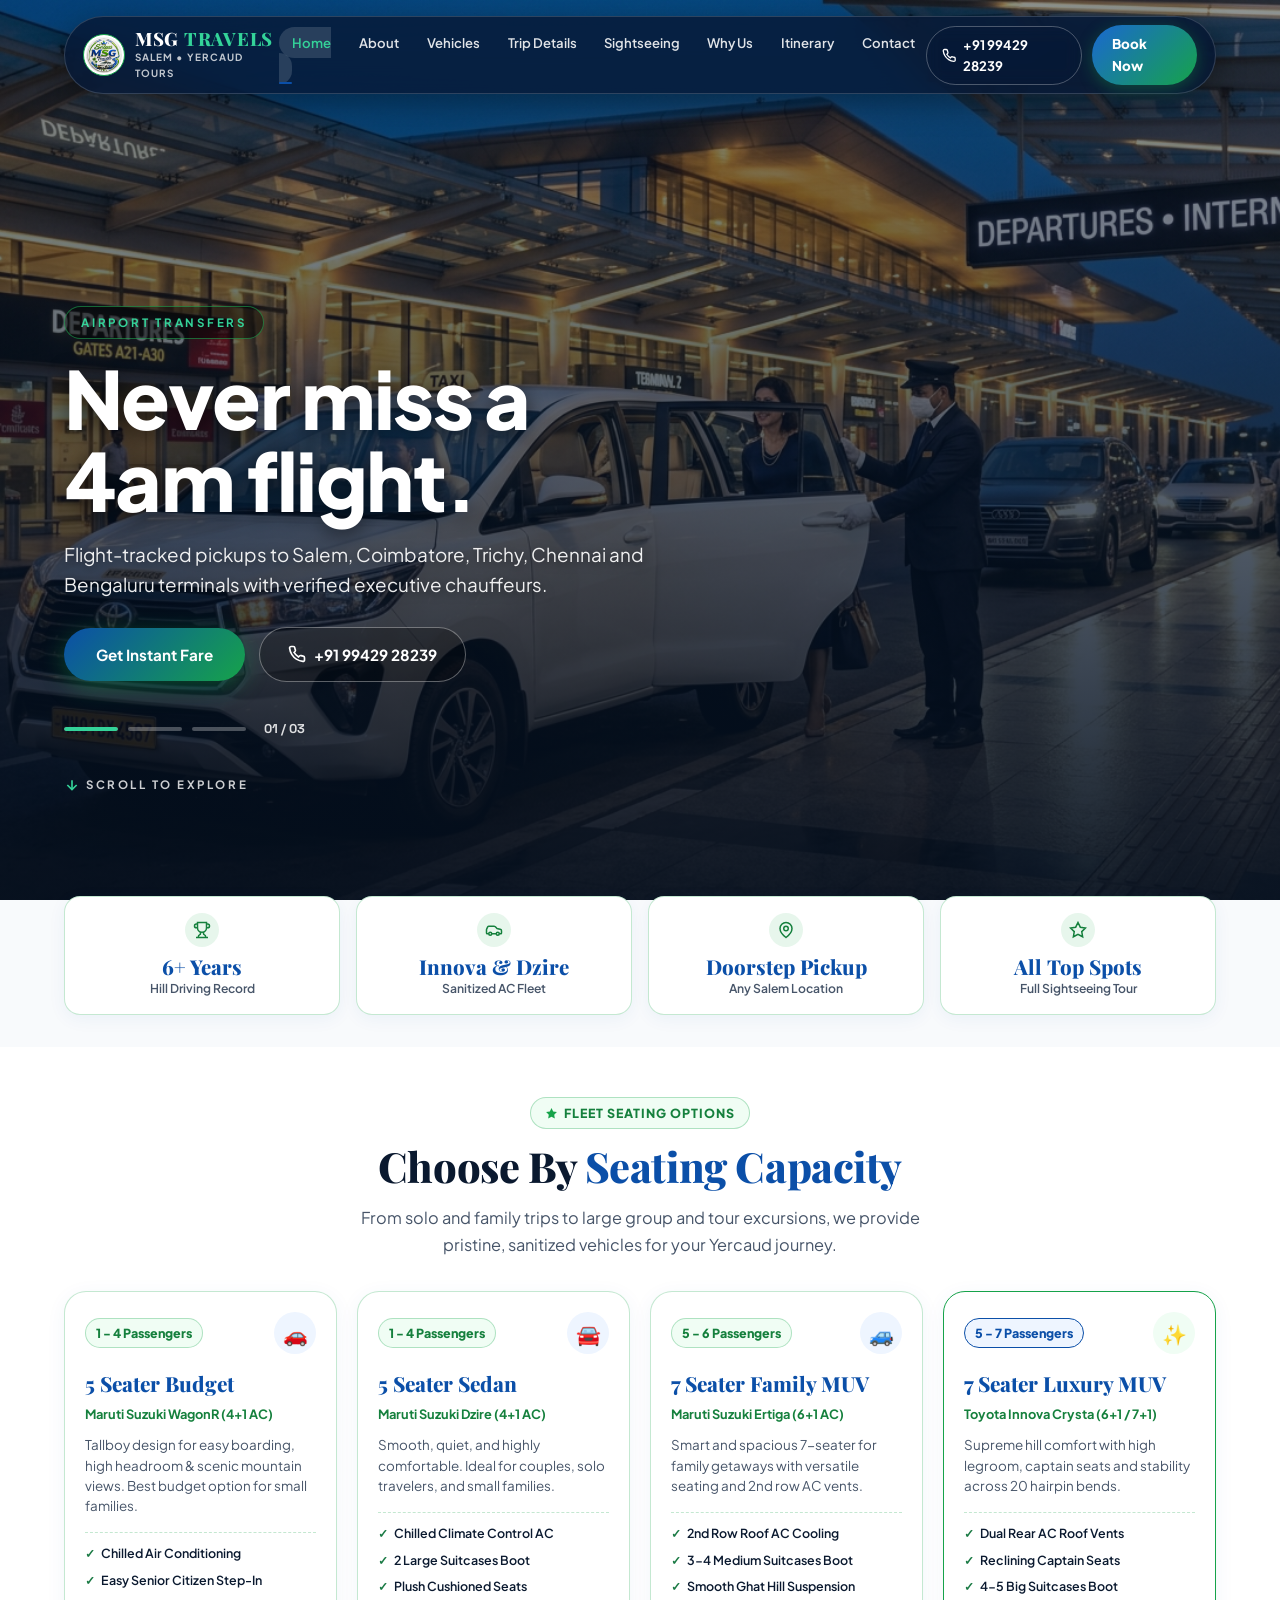
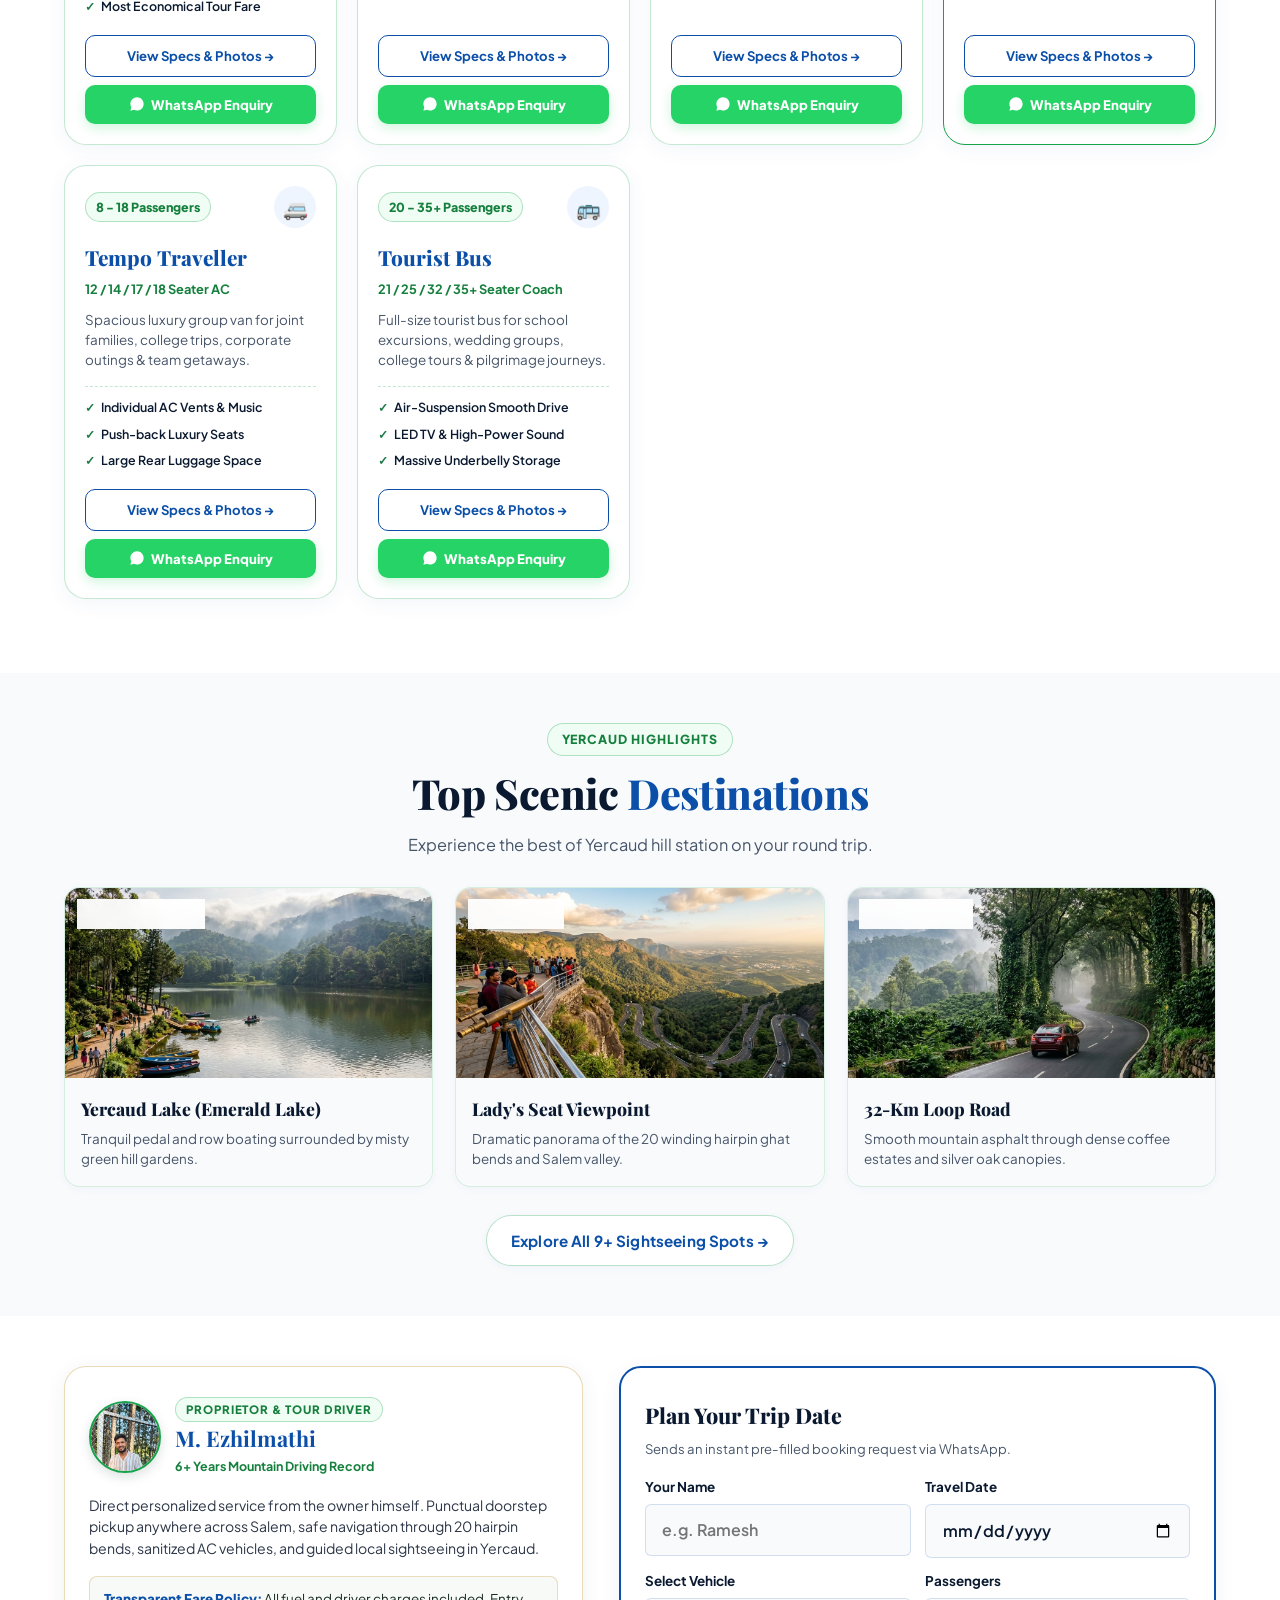
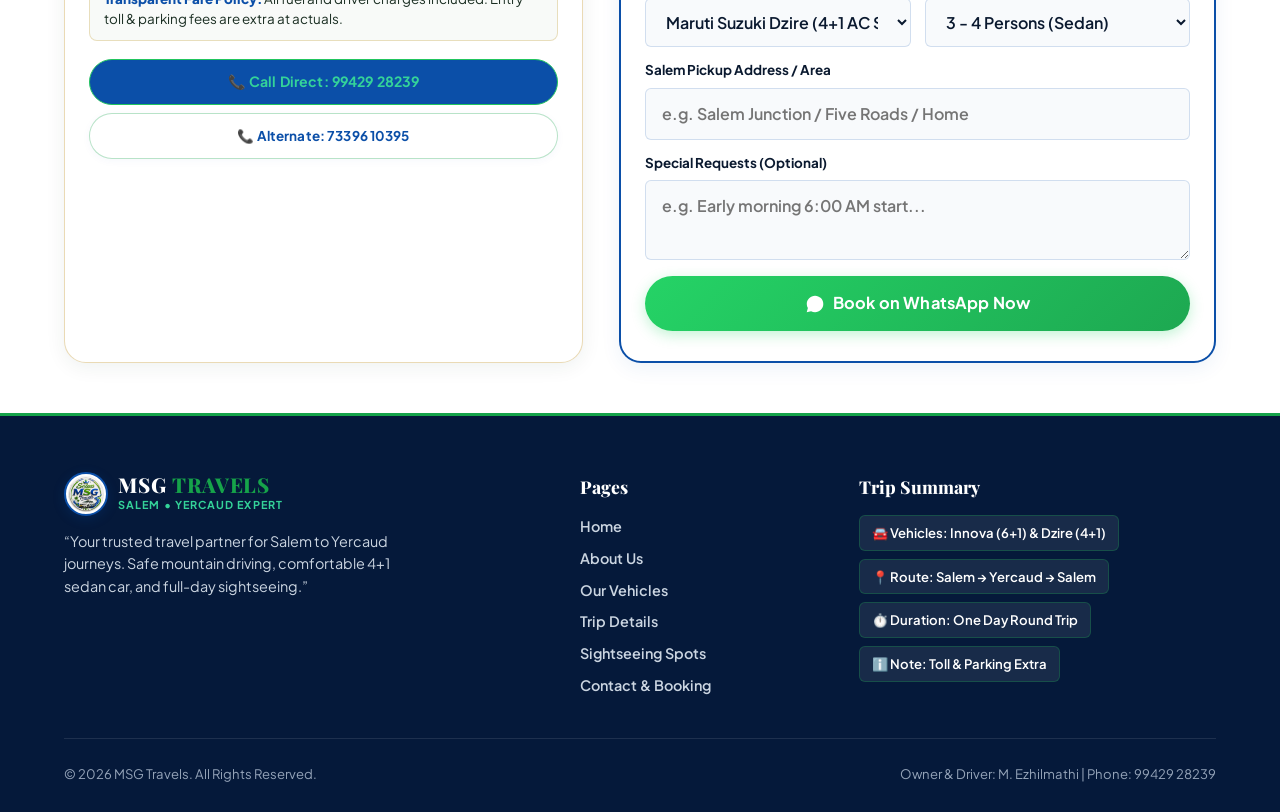
==== commit 47188776: "Keep modern floating header and 3-slide running hero banner, restore original sections below hero wi" ====
--- a/index.html
+++ b/index.html
@@ -4,10 +4,10 @@
   <meta charset="UTF-8">
   <meta name="viewport" content="width=device-width, initial-scale=1.0, maximum-scale=5.0">
   
-  <title>Salem MSG Travels | Salem to Yercaud & Outstation Taxi Service</title>
-  <meta name="title" content="Salem MSG Travels | Salem to Yercaud & Outstation Taxi Service">
-  <meta name="description" content="Salem's premier taxi service. Salem to Yercaud one-day round trip sightseeing, airport transfers to Bangalore/Coimbatore/Chennai, and South India outstation tours. Call 9942928239.">
-  <meta name="keywords" content="Salem to Yercaud taxi, Salem to Yercaud cab, MSG Travels Salem, Yercaud one day trip cab, Innova Crysta taxi Salem, Dzire cab Salem, airport taxi Salem">
+  <title>Salem MSG Travels | Salem to Yercaud One Day Trip Taxi & Cab Booking</title>
+  <meta name="title" content="Salem MSG Travels | Salem to Yercaud One Day Trip Taxi & Cab Booking">
+  <meta name="description" content="Book premier Salem to Yercaud one day round trip taxi with MSG Travels. 6+ years experience, Toyota Innova Crysta, Ertiga, WagonR & Maruti Dzire AC, all sightseeing spots. Call 9942928239.">
+  <meta name="keywords" content="Salem to Yercaud taxi, Salem to Yercaud cab, MSG Travels Salem, Yercaud one day trip cab, Innova taxi Salem to Yercaud, Dzire cab Salem">
   <meta name="author" content="MSG Travels - M. Ezhilmathi">
   <meta name="robots" content="index, follow">
   <link rel="canonical" href="https://msgtravels.in/">
@@ -21,8 +21,8 @@
   <!-- Open Graph -->
   <meta property="og:type" content="website">
   <meta property="og:url" content="https://msgtravels.in/">
-  <meta property="og:title" content="Salem MSG Travels | Premier Taxi & Hill Sightseeing">
-  <meta property="og:description" content="Immaculate AC vehicles (Innova Crysta, Dzire, Ertiga, WagonR) driven by senior mountain specialist M. Ezhilmathi (6+ Years Experience).">
+  <meta property="og:title" content="Salem MSG Travels | Salem to Yercaud Taxi Service">
+  <meta property="og:description" content="Explore Yercaud with trusted mountain driver M. Ezhilmathi. 6+ Years Experience, AC Sedan & MUV.">
   <meta property="og:image" content="https://msgtravels.in/images/hero_airport.jpg">
 
   <!-- Google Fonts -->
@@ -48,10 +48,10 @@
         "founder": {
           "@type": "Person",
           "name": "M. Ezhilmathi",
-          "jobTitle": "Owner & Senior Hill Chauffeur"
+          "jobTitle": "Owner & Senior Hill Driver"
         },
-        "description": "Premier Salem to Yercaud one-day round trip sightseeing and outstation taxi service with Toyota Innova Crysta, Maruti Dzire, Ertiga, and WagonR.",
-        "areaServed": ["Salem", "Yercaud", "Coimbatore", "Bangalore", "Chennai", "Ooty", "Trichy", "Madurai"],
+        "description": "Premier Salem to Yercaud one-day round trip sightseeing taxi service with Toyota Innova Crysta, Ertiga, WagonR, and Maruti Suzuki Dzire.",
+        "areaServed": ["Salem", "Yercaud"],
         "geo": {
           "@type": "GeoCoordinates",
           "latitude": 11.664325,
@@ -60,7 +60,7 @@
         "aggregateRating": {
           "@type": "AggregateRating",
           "ratingValue": "4.9",
-          "reviewCount": "1240"
+          "reviewCount": "148"
         }
       }
     ]
@@ -68,7 +68,7 @@
   </script>
 </head>
 <body>
-  <a href="#book" class="skip-link">Skip to Booking</a>
+  <a href="#quick-booking" class="skip-link">Skip to Booking</a>
 
   <!-- =========================================================================
        FLOATING PILL HEADER & NAVIGATION
@@ -89,8 +89,8 @@
           <ul class="nav-menu">
             <li><a href="index.html" class="nav-link active">Home</a></li>
             <li><a href="about.html" class="nav-link">About</a></li>
-            <li><a href="vehicles.html" class="nav-link">Fleet</a></li>
-            <li><a href="trip.html" class="nav-link">Tariff</a></li>
+            <li><a href="vehicles.html" class="nav-link">Vehicles</a></li>
+            <li><a href="trip.html" class="nav-link">Trip Details</a></li>
             <li><a href="sightseeing.html" class="nav-link">Sightseeing</a></li>
             <li><a href="why-us.html" class="nav-link">Why Us</a></li>
             <li><a href="experience.html" class="nav-link">Itinerary</a></li>
@@ -104,7 +104,7 @@
             <svg width="15" height="15" viewBox="0 0 24 24" fill="none" stroke="currentColor" stroke-width="2.2"><path d="M22 16.92v3a2 2 0 0 1-2.18 2 19.79 19.79 0 0 1-8.63-3.07 19.5 19.5 0 0 1-6-6 19.79 19.79 0 0 1-3.07-8.67A2 2 0 0 1 4.11 2h3a2 2 0 0 1 2 1.72 12.84 12.84 0 0 0 .7 2.81 2 2 0 0 1-.45 2.11L8.09 9.91a16 16 0 0 0 6 6l1.27-1.27a2 2 0 0 1 2.11-.45 12.84 12.84 0 0 0 2.81.7A2 2 0 0 1 22 16.92z"/></svg>
             <span>+91 99429 28239</span>
           </a>
-          <a href="#book" class="btn-book-pill">Book Now</a>
+          <a href="#quick-booking" class="btn-book-pill">Book Now</a>
           <button class="mobile-toggle" id="mobileToggle" aria-label="Open Navigation Menu" style="color: #ffffff; border-color: rgba(255,255,255,0.3); background: rgba(255,255,255,0.1);">
             <svg viewBox="0 0 24 24" fill="none" stroke="currentColor" stroke-width="2"><line x1="3" y1="12" x2="21" y2="12"></line><line x1="3" y1="6" x2="21" y2="6"></line><line x1="3" y1="18" x2="21" y2="18"></line></svg>
           </button>
@@ -132,9 +132,9 @@
       <ul class="drawer-links">
         <li><a href="index.html" class="drawer-link active"><span>Home</span> <span>→</span></a></li>
         <li><a href="about.html" class="drawer-link"><span>About Us</span> <span>→</span></a></li>
-        <li><a href="vehicles.html" class="drawer-link"><span>Our Fleet</span> <span>→</span></a></li>
-        <li><a href="trip.html" class="drawer-link"><span>Tariff & Pricing</span> <span>→</span></a></li>
-        <li><a href="sightseeing.html" class="drawer-link"><span>Sightseeing Spots</span> <span>→</span></a></li>
+        <li><a href="vehicles.html" class="drawer-link"><span>Our Vehicles</span> <span>→</span></a></li>
+        <li><a href="trip.html" class="drawer-link"><span>Trip Details</span> <span>→</span></a></li>
+        <li><a href="sightseeing.html" class="drawer-link"><span>Sightseeing Places</span> <span>→</span></a></li>
         <li><a href="why-us.html" class="drawer-link"><span>Why Choose Us</span> <span>→</span></a></li>
         <li><a href="experience.html" class="drawer-link"><span>Itinerary Roadmap</span> <span>→</span></a></li>
         <li><a href="contact.html" class="drawer-link"><span>Contact & Booking</span> <span>→</span></a></li>
@@ -142,7 +142,7 @@
     </div>
     <div class="drawer-contact">
       <a href="tel:9942928239" class="btn btn-call btn-block">📞 Call: 99429 28239</a>
-      <a href="https://api.whatsapp.com/send?phone=919942928239&text=Hello%20MSG%20Travels,%20I%20would%20like%20to%20book%20a%20taxi%20trip." target="_blank" rel="noopener" class="btn btn-whatsapp btn-block">💬 WhatsApp Booking</a>
+      <a href="https://api.whatsapp.com/send?phone=919942928239&text=Hello%20MSG%20Travels,%20I%20would%20like%20to%20book%20a%20Salem%20to%20Yercaud%20trip." target="_blank" rel="noopener" class="btn btn-whatsapp btn-block">💬 WhatsApp Booking</a>
     </div>
   </aside>
 
@@ -166,7 +166,7 @@
         <h1 class="hero-heading-luxe">Never miss a<br>4am flight.</h1>
         <p class="hero-desc-luxe">Flight-tracked pickups to Salem, Coimbatore, Trichy, Chennai and Bengaluru terminals with verified executive chauffeurs.</p>
         <div class="hero-cta-row">
-          <a href="#book" class="btn-hero-primary">Get Instant Fare</a>
+          <a href="#quick-booking" class="btn-hero-primary">Get Instant Fare</a>
           <a href="tel:9942928239" class="btn-hero-glass">
             <svg width="18" height="18" viewBox="0 0 24 24" fill="none" stroke="currentColor" stroke-width="2.2"><path d="M22 16.92v3a2 2 0 0 1-2.18 2 19.79 19.79 0 0 1-8.63-3.07 19.5 19.5 0 0 1-6-6 19.79 19.79 0 0 1-3.07-8.67A2 2 0 0 1 4.11 2h3a2 2 0 0 1 2 1.72 12.84 12.84 0 0 0 .7 2.81 2 2 0 0 1-.45 2.11L8.09 9.91a16 16 0 0 0 6 6l1.27-1.27a2 2 0 0 1 2.11-.45 12.84 12.84 0 0 0 2.81.7A2 2 0 0 1 22 16.92z"/></svg>
             +91 99429 28239
@@ -180,7 +180,7 @@
         <h1 class="hero-heading-luxe">Ghat roads.<br>Golden hours.</h1>
         <p class="hero-desc-luxe">Yercaud, Ooty, Kodaikanal and scenic mountain circuits — planned, driven and timed to perfection across the 20 hairpin bends.</p>
         <div class="hero-cta-row">
-          <a href="#book" class="btn-hero-primary">Get Instant Fare</a>
+          <a href="#quick-booking" class="btn-hero-primary">Get Instant Fare</a>
           <a href="tel:9942928239" class="btn-hero-glass">
             <svg width="18" height="18" viewBox="0 0 24 24" fill="none" stroke="currentColor" stroke-width="2.2"><path d="M22 16.92v3a2 2 0 0 1-2.18 2 19.79 19.79 0 0 1-8.63-3.07 19.5 19.5 0 0 1-6-6 19.79 19.79 0 0 1-3.07-8.67A2 2 0 0 1 4.11 2h3a2 2 0 0 1 2 1.72 12.84 12.84 0 0 0 .7 2.81 2 2 0 0 1-.45 2.11L8.09 9.91a16 16 0 0 0 6 6l1.27-1.27a2 2 0 0 1 2.11-.45 12.84 12.84 0 0 0 2.81.7A2 2 0 0 1 22 16.92z"/></svg>
             +91 99429 28239
@@ -194,7 +194,7 @@
         <h1 class="hero-heading-luxe">Pure comfort on<br>every hill curve.</h1>
         <p class="hero-desc-luxe">Premier Salem to Yercaud one day round trip sightseeing specialist with senior mountain expert M. Ezhilmathi (6+ Years Record).</p>
         <div class="hero-cta-row">
-          <a href="#book" class="btn-hero-primary">Get Instant Fare</a>
+          <a href="#quick-booking" class="btn-hero-primary">Get Instant Fare</a>
           <a href="tel:9942928239" class="btn-hero-glass">
             <svg width="18" height="18" viewBox="0 0 24 24" fill="none" stroke="currentColor" stroke-width="2.2"><path d="M22 16.92v3a2 2 0 0 1-2.18 2 19.79 19.79 0 0 1-8.63-3.07 19.5 19.5 0 0 1-6-6 19.79 19.79 0 0 1-3.07-8.67A2 2 0 0 1 4.11 2h3a2 2 0 0 1 2 1.72 12.84 12.84 0 0 0 .7 2.81 2 2 0 0 1-.45 2.11L8.09 9.91a16 16 0 0 0 6 6l1.27-1.27a2 2 0 0 1 2.11-.45 12.84 12.84 0 0 0 2.81.7A2 2 0 0 1 22 16.92z"/></svg>
             +91 99429 28239
@@ -211,625 +211,442 @@
       </div>
 
       <!-- Scroll Down Indicator -->
-      <div class="scroll-indicator-wrap">
+      <a href="#quick-info" class="scroll-indicator-wrap" style="text-decoration: none; display: inline-flex;">
         <svg width="16" height="16" viewBox="0 0 24 24" fill="none" stroke="currentColor" stroke-width="2.5"><path d="M12 5v14"></path><path d="m19 12-7 7-7-7"></path></svg>
-        <span>Scroll to book</span>
-      </div>
+        <span>Scroll to explore</span>
+      </a>
     </div>
   </section>
 
+<!-- =========================================================================
+       CLEAN 4-PILLAR STATS (OPTIMIZED LUXURY RIBBON)
+       ========================================================================= -->
+  <section class="quick-stats-section" id="quick-info">
+    <div class="container">
+      <div class="stats-grid">
+        <div class="stat-card">
+          <div class="stat-icon-mini">
+            <svg viewBox="0 0 24 24" fill="none" stroke="currentColor" stroke-width="2"><path d="M6 9H4.5a2.5 2.5 0 0 1 0-5H6"/><path d="M18 9h1.5a2.5 2.5 0 0 0 0-5H18"/><path d="M4 22h16"/><path d="M10 14.66V17c0 .55-.47.98-.97 1.21C7.85 18.75 7 20.24 7 22"/><path d="M14 14.66V17c0 .55.47.98.97 1.21C16.15 18.75 17 20.24 17 22"/><path d="M18 2H6v7a6 6 0 0 0 12 0V2Z"/></svg>
+          </div>
+          <div class="stat-content">
+            <div class="stat-number">6+ Years</div>
+            <div class="stat-label">Hill Driving Record</div>
+          </div>
+        </div>
+
+        <div class="stat-card">
+          <div class="stat-icon-mini">
+            <svg viewBox="0 0 24 24" fill="none" stroke="currentColor" stroke-width="2"><path d="M19 17h2c.6 0 1-.4 1-1v-3c0-.9-.7-1.7-1.5-1.9C18.7 10.6 16 10 16 10s-1.3-1.4-2.2-2.3c-.5-.4-1.1-.7-1.8-.7H5c-.6 0-1.1.4-1.4.9l-1.4 2.9A3.7 3.7 0 0 0 2 12v4c0 .6.4 1 1 1h2"/><circle cx="7" cy="17" r="2"/><path d="M9 17h6"/><circle cx="17" cy="17" r="2"/></svg>
+          </div>
+          <div class="stat-content">
+            <div class="stat-number">Innova & Dzire</div>
+            <div class="stat-label">Sanitized AC Fleet</div>
+          </div>
+        </div>
+
+        <div class="stat-card">
+          <div class="stat-icon-mini">
+            <svg viewBox="0 0 24 24" fill="none" stroke="currentColor" stroke-width="2"><path d="M20 10c0 6-8 12-8 12s-8-6-8-12a8 8 0 0 1 16 0Z"/><circle cx="12" cy="10" r="3"/></svg>
+          </div>
+          <div class="stat-content">
+            <div class="stat-number">Doorstep Pickup</div>
+            <div class="stat-label">Any Salem Location</div>
+          </div>
+        </div>
+
+        <div class="stat-card">
+          <div class="stat-icon-mini">
+            <svg viewBox="0 0 24 24" fill="none" stroke="currentColor" stroke-width="2"><polygon points="12 2 15.09 8.26 22 9.27 17 14.14 18.18 21.02 12 17.77 5.82 21.02 7 14.14 2 9.27 8.91 8.26 12 2"/></svg>
+          </div>
+          <div class="stat-content">
+            <div class="stat-number">All Top Spots</div>
+            <div class="stat-label">Full Sightseeing Tour</div>
+          </div>
+        </div>
+      </div>
+    </div>
+  </section>
+
   <!-- =========================================================================
-       OVERLAPPING MODERN BOOKING ENGINE CARD
+       SEATING CAPACITY & FLEET CATEGORIES (5 Seater, 7 Seater, Tempo, Bus)
        ========================================================================= -->
-  <section id="book" class="booking-engine-wrap">
-    <div class="booking-card-modern">
-      <!-- Tabs -->
-      <div class="booking-tab-row">
-        <button type="button" class="booking-tab-btn active" data-tab="Outstation">Outstation</button>
-        <button type="button" class="booking-tab-btn" data-tab="Yercaud Tour">Yercaud Tour</button>
-        <button type="button" class="booking-tab-btn" data-tab="Airport">Airport</button>
-      </div>
-
-      <!-- Form -->
-      <form id="modernBookForm">
-        <!-- Radio: One Way / Round Trip -->
-        <div class="trip-type-radios">
-          <label class="trip-radio-label">
-            <input type="radio" name="tripType" value="One Way" checked style="display: none;">
-            <div class="custom-radio-circle"><div class="custom-radio-dot"></div></div>
-            <span>One Way</span>
-          </label>
-          <label class="trip-radio-label">
-            <input type="radio" name="tripType" value="Round Trip" style="display: none;">
-            <div class="custom-radio-circle"><div class="custom-radio-dot"></div></div>
-            <span>Round Trip</span>
-          </label>
-        </div>
-
-        <div class="booking-fields-stack">
-          <!-- Name & Mobile -->
-          <div class="field-grid-half">
-            <div class="book-input-box">
-              <label for="bookName">Name</label>
-              <input type="text" id="bookName" placeholder="Full Name" required>
-            </div>
-            <div class="book-input-box">
-              <label for="bookPhone">Mobile</label>
-              <input type="tel" id="bookPhone" placeholder="Mobile Number" required>
-            </div>
-          </div>
-
-          <!-- Pickup -->
-          <div class="book-location-row">
-            <div class="loc-dot green"></div>
-            <div class="loc-content">
-              <label for="bookFrom">From</label>
-              <input type="text" id="bookFrom" value="Salem City / Junction" placeholder="Pickup City / Landmark" required>
-            </div>
-          </div>
-
-          <!-- Drop -->
-          <div class="book-location-row">
-            <div class="loc-dot blue"></div>
-            <div class="loc-content">
-              <label for="bookTo">To</label>
-              <input type="text" id="bookTo" value="Yercaud (All Sightseeing Spots)" placeholder="Drop City / Destination" required>
-            </div>
-          </div>
-
-          <!-- Date & Time -->
-          <div class="field-grid-half">
-            <div class="book-input-box">
-              <label for="bookDate">Pickup Date</label>
-              <input type="date" id="bookDate">
-            </div>
-            <div class="book-input-box">
-              <label for="bookTime">Pickup Time</label>
-              <input type="time" id="bookTime" value="06:00">
-            </div>
-          </div>
-        </div>
-
-        <!-- Select Your Cab (4 Items Grid) -->
-        <div class="cab-picker-header">Select Your Cab</div>
-        <div class="cab-picker-grid">
-          <!-- Dzire Sedan -->
-          <div class="cab-picker-item active" data-cab="SEDAN (Maruti Dzire AC)">
-            <span class="cab-rate-badge">15 ₹ / Km</span>
-            <svg class="cab-icon-svg" viewBox="0 0 64 32" fill="currentColor"><path d="M12 20 L16 10 L38 8 L48 12 L56 16 L56 22 L10 22 Z"/><circle cx="20" cy="22" r="4" fill="#22c55e"/><circle cx="46" cy="22" r="4" fill="#22c55e"/></svg>
-            <span class="cab-name-badge">SEDAN</span>
-          </div>
-
-          <!-- WagonR Hatchback -->
-          <div class="cab-picker-item" data-cab="HATCHBACK (WagonR AC)">
-            <span class="cab-rate-badge">13 ₹ / Km</span>
-            <svg class="cab-icon-svg" viewBox="0 0 64 32" fill="currentColor"><path d="M14 20 L16 8 L36 8 L46 12 L54 16 L54 22 L12 22 Z"/><circle cx="20" cy="22" r="4" fill="#22c55e"/><circle cx="44" cy="22" r="4" fill="#22c55e"/></svg>
-            <span class="cab-name-badge">WAGONR</span>
-          </div>
-
-          <!-- Ertiga MUV -->
-          <div class="cab-picker-item" data-cab="PREMIUM MUV (Maruti Ertiga 6+1)">
-            <span class="cab-rate-badge">19 ₹ / Km</span>
-            <svg class="cab-icon-svg" viewBox="0 0 64 32" fill="currentColor"><path d="M10 20 L14 8 L42 8 L52 12 L58 16 L58 22 L8 22 Z"/><circle cx="18" cy="22" r="4" fill="#22c55e"/><circle cx="48" cy="22" r="4" fill="#22c55e"/></svg>
-            <span class="cab-name-badge">ERTIGA</span>
-          </div>
-
-          <!-- Innova Crysta -->
-          <div class="cab-picker-item" data-cab="LUXURY MUV (Toyota Innova Crysta)">
-            <span class="cab-rate-badge">21 ₹ / Km</span>
-            <svg class="cab-icon-svg" viewBox="0 0 64 32" fill="currentColor"><path d="M8 20 L14 7 L44 7 L54 12 L60 16 L60 22 L6 22 Z"/><circle cx="18" cy="22" r="4.5" fill="#22c55e"/><circle cx="50" cy="22" r="4.5" fill="#22c55e"/></svg>
-            <span class="cab-name-badge">INNOVA</span>
-          </div>
-        </div>
-
-        <button type="submit" class="btn-book-submit">Get Estimation on WhatsApp</button>
-      </form>
+  <section class="trip-section" id="seating-options" style="padding: 50px 0; background: #ffffff;">
+    <div class="container">
+      <div class="text-center" style="margin-bottom: 32px;">
+        <span class="section-tag">
+          <svg viewBox="0 0 24 24" fill="currentColor" width="13" height="13"><path d="M12 2l3.09 6.26L22 9.27l-5 4.87 1.18 6.88L12 17.77l-6.18 3.25L7 14.14 2 9.27l6.91-1.01L12 2z"/></svg>
+          Fleet Seating Options
+        </span>
+        <h2 class="section-title">Choose By <span>Seating Capacity</span></h2>
+        <p class="section-desc">From solo and family trips to large group and tour excursions, we provide pristine, sanitized vehicles for your Yercaud journey.</p>
+      </div>
+
+      <div class="capacity-grid-home">
+        <!-- Option 1: 5 Seater Budget (WagonR) -->
+        <div class="capacity-card">
+          <div>
+            <div class="capacity-card-header">
+              <span class="capacity-seat-badge">1 - 4 Passengers</span>
+              <div class="capacity-icon">🚗</div>
+            </div>
+            <h3 class="capacity-title">5 Seater Budget</h3>
+            <p class="capacity-subtitle">Maruti Suzuki WagonR (4+1 AC)</p>
+            <p class="capacity-desc">Tallboy design for easy boarding, high headroom & scenic mountain views. Best budget option for small families.</p>
+            <div class="capacity-features">
+              <div class="capacity-feat-item"><span>✓</span> Chilled Air Conditioning</div>
+              <div class="capacity-feat-item"><span>✓</span> Easy Senior Citizen Step-In</div>
+              <div class="capacity-feat-item"><span>✓</span> Most Economical Tour Fare</div>
+            </div>
+          </div>
+          <div class="capacity-actions">
+            <a href="vehicles.html?vehicle=vehicle-wagonr" class="btn-capacity-specs">
+              View Specs & Photos →
+            </a>
+            <a href="https://wa.me/919942928239?text=Hello%20MSG%20Travels,%20I%20want%20to%20enquire%20about%205%20Seater%20WagonR%20(4+1)%20for%20Salem%20to%20Yercaud%20trip." class="btn-capacity-whatsapp" target="_blank" rel="noopener noreferrer">
+              <svg width="16" height="16" viewBox="0 0 24 24" fill="currentColor"><path d="M12.04 2C6.58 2 2.13 6.45 2.13 11.91C2.13 13.66 2.59 15.36 3.45 16.86L2.05 22L7.3 20.62C8.75 21.41 10.38 21.83 12.04 21.83C17.5 21.83 21.95 17.38 21.95 11.92C21.95 9.27 20.92 6.78 19.05 4.91C17.18 3.03 14.69 2 12.04 2Z"/></svg>
+              WhatsApp Enquiry
+            </a>
+          </div>
+        </div>
+
+        <!-- Option 2: 5 Seater Sedan (Dzire) -->
+        <div class="capacity-card">
+          <div>
+            <div class="capacity-card-header">
+              <span class="capacity-seat-badge">1 - 4 Passengers</span>
+              <div class="capacity-icon">🚘</div>
+            </div>
+            <h3 class="capacity-title">5 Seater Sedan</h3>
+            <p class="capacity-subtitle">Maruti Suzuki Dzire (4+1 AC)</p>
+            <p class="capacity-desc">Smooth, quiet, and highly comfortable. Ideal for couples, solo travelers, and small families.</p>
+            <div class="capacity-features">
+              <div class="capacity-feat-item"><span>✓</span> Chilled Climate Control AC</div>
+              <div class="capacity-feat-item"><span>✓</span> 2 Large Suitcases Boot</div>
+              <div class="capacity-feat-item"><span>✓</span> Plush Cushioned Seats</div>
+            </div>
+          </div>
+          <div class="capacity-actions">
+            <a href="vehicles.html?vehicle=vehicle-dzire" class="btn-capacity-specs">
+              View Specs & Photos →
+            </a>
+            <a href="https://wa.me/919942928239?text=Hello%20MSG%20Travels,%20I%20want%20to%20enquire%20about%205%20Seater%20Dzire%20Sedan%20(4+1)%20for%20Salem%20to%20Yercaud%20trip." class="btn-capacity-whatsapp" target="_blank" rel="noopener noreferrer">
+              <svg width="16" height="16" viewBox="0 0 24 24" fill="currentColor"><path d="M12.04 2C6.58 2 2.13 6.45 2.13 11.91C2.13 13.66 2.59 15.36 3.45 16.86L2.05 22L7.3 20.62C8.75 21.41 10.38 21.83 12.04 21.83C17.5 21.83 21.95 17.38 21.95 11.92C21.95 9.27 20.92 6.78 19.05 4.91C17.18 3.03 14.69 2 12.04 2Z"/></svg>
+              WhatsApp Enquiry
+            </a>
+          </div>
+        </div>
+
+        <!-- Option 3: 7 Seater Family MUV (Ertiga) -->
+        <div class="capacity-card">
+          <div>
+            <div class="capacity-card-header">
+              <span class="capacity-seat-badge">5 - 6 Passengers</span>
+              <div class="capacity-icon">🚙</div>
+            </div>
+            <h3 class="capacity-title">7 Seater Family MUV</h3>
+            <p class="capacity-subtitle">Maruti Suzuki Ertiga (6+1 AC)</p>
+            <p class="capacity-desc">Smart and spacious 7-seater for family getaways with versatile seating and 2nd row AC vents.</p>
+            <div class="capacity-features">
+              <div class="capacity-feat-item"><span>✓</span> 2nd Row Roof AC Cooling</div>
+              <div class="capacity-feat-item"><span>✓</span> 3-4 Medium Suitcases Boot</div>
+              <div class="capacity-feat-item"><span>✓</span> Smooth Ghat Hill Suspension</div>
+            </div>
+          </div>
+          <div class="capacity-actions">
+            <a href="vehicles.html?vehicle=vehicle-ertiga" class="btn-capacity-specs">
+              View Specs & Photos →
+            </a>
+            <a href="https://wa.me/919942928239?text=Hello%20MSG%20Travels,%20I%20want%20to%20enquire%20about%207%20Seater%20Ertiga%20(6+1)%20for%20Salem%20to%20Yercaud%20trip." class="btn-capacity-whatsapp" target="_blank" rel="noopener noreferrer">
+              <svg width="16" height="16" viewBox="0 0 24 24" fill="currentColor"><path d="M12.04 2C6.58 2 2.13 6.45 2.13 11.91C2.13 13.66 2.59 15.36 3.45 16.86L2.05 22L7.3 20.62C8.75 21.41 10.38 21.83 12.04 21.83C17.5 21.83 21.95 17.38 21.95 11.92C21.95 9.27 20.92 6.78 19.05 4.91C17.18 3.03 14.69 2 12.04 2Z"/></svg>
+              WhatsApp Enquiry
+            </a>
+          </div>
+        </div>
+
+        <!-- Option 4: 7 Seater Luxury MUV (Innova Crysta) -->
+        <div class="capacity-card" style="border-color: var(--color-gold);">
+          <div>
+            <div class="capacity-card-header">
+              <span class="capacity-seat-badge" style="background: var(--color-primary-subtle); color: var(--color-primary); border-color: var(--color-primary);">5 - 7 Passengers</span>
+              <div class="capacity-icon" style="background: var(--color-gold-subtle); color: var(--color-gold-dark);">✨</div>
+            </div>
+            <h3 class="capacity-title">7 Seater Luxury MUV</h3>
+            <p class="capacity-subtitle">Toyota Innova Crysta (6+1 / 7+1)</p>
+            <p class="capacity-desc">Supreme hill comfort with high legroom, captain seats and stability across 20 hairpin bends.</p>
+            <div class="capacity-features">
+              <div class="capacity-feat-item"><span>✓</span> Dual Rear AC Roof Vents</div>
+              <div class="capacity-feat-item"><span>✓</span> Reclining Captain Seats</div>
+              <div class="capacity-feat-item"><span>✓</span> 4-5 Big Suitcases Boot</div>
+            </div>
+          </div>
+          <div class="capacity-actions">
+            <a href="vehicles.html?vehicle=vehicle-innova" class="btn-capacity-specs">
+              View Specs & Photos →
+            </a>
+            <a href="https://wa.me/919942928239?text=Hello%20MSG%20Travels,%20I%20want%20to%20enquire%20about%207%20Seater%20Innova%20Crysta%20for%20Salem%20to%20Yercaud%20trip." class="btn-capacity-whatsapp" target="_blank" rel="noopener noreferrer">
+              <svg width="16" height="16" viewBox="0 0 24 24" fill="currentColor"><path d="M12.04 2C6.58 2 2.13 6.45 2.13 11.91C2.13 13.66 2.59 15.36 3.45 16.86L2.05 22L7.3 20.62C8.75 21.41 10.38 21.83 12.04 21.83C17.5 21.83 21.95 17.38 21.95 11.92C21.95 9.27 20.92 6.78 19.05 4.91C17.18 3.03 14.69 2 12.04 2Z"/></svg>
+              WhatsApp Enquiry
+            </a>
+          </div>
+        </div>
+
+        <!-- Option 5: Tempo Traveller -->
+        <div class="capacity-card">
+          <div>
+            <div class="capacity-card-header">
+              <span class="capacity-seat-badge">8 - 18 Passengers</span>
+              <div class="capacity-icon">🚐</div>
+            </div>
+            <h3 class="capacity-title">Tempo Traveller</h3>
+            <p class="capacity-subtitle">12 / 14 / 17 / 18 Seater AC</p>
+            <p class="capacity-desc">Spacious luxury group van for joint families, college trips, corporate outings & team getaways.</p>
+            <div class="capacity-features">
+              <div class="capacity-feat-item"><span>✓</span> Individual AC Vents & Music</div>
+              <div class="capacity-feat-item"><span>✓</span> Push-back Luxury Seats</div>
+              <div class="capacity-feat-item"><span>✓</span> Large Rear Luggage Space</div>
+            </div>
+          </div>
+          <div class="capacity-actions">
+            <a href="vehicles.html?vehicle=vehicle-tempo" class="btn-capacity-specs">
+              View Specs & Photos →
+            </a>
+            <a href="https://wa.me/919942928239?text=Hello%20MSG%20Travels,%20I%20want%20to%20enquire%20about%20Tempo%20Traveller%20(12-18%20Seater)%20for%20Salem%20to%20Yercaud%20trip." class="btn-capacity-whatsapp" target="_blank" rel="noopener noreferrer">
+              <svg width="16" height="16" viewBox="0 0 24 24" fill="currentColor"><path d="M12.04 2C6.58 2 2.13 6.45 2.13 11.91C2.13 13.66 2.59 15.36 3.45 16.86L2.05 22L7.3 20.62C8.75 21.41 10.38 21.83 12.04 21.83C17.5 21.83 21.95 17.38 21.95 11.92C21.95 9.27 20.92 6.78 19.05 4.91C17.18 3.03 14.69 2 12.04 2Z"/></svg>
+              WhatsApp Enquiry
+            </a>
+          </div>
+        </div>
+
+        <!-- Option 6: Tourist Bus -->
+        <div class="capacity-card">
+          <div>
+            <div class="capacity-card-header">
+              <span class="capacity-seat-badge">20 - 35+ Passengers</span>
+              <div class="capacity-icon">🚌</div>
+            </div>
+            <h3 class="capacity-title">Tourist Bus</h3>
+            <p class="capacity-subtitle">21 / 25 / 32 / 35+ Seater Coach</p>
+            <p class="capacity-desc">Full-size tourist bus for school excursions, wedding groups, college tours & pilgrimage journeys.</p>
+            <div class="capacity-features">
+              <div class="capacity-feat-item"><span>✓</span> Air-Suspension Smooth Drive</div>
+              <div class="capacity-feat-item"><span>✓</span> LED TV & High-Power Sound</div>
+              <div class="capacity-feat-item"><span>✓</span> Massive Underbelly Storage</div>
+            </div>
+          </div>
+          <div class="capacity-actions">
+            <a href="vehicles.html?vehicle=vehicle-bus" class="btn-capacity-specs">
+              View Specs & Photos →
+            </a>
+            <a href="https://wa.me/919942928239?text=Hello%20MSG%20Travels,%20I%20want%20to%20enquire%20about%20Tourist%20Bus%20(21-35+%20Seater)%20for%20Salem%20to%20Yercaud%20tour." class="btn-capacity-whatsapp" target="_blank" rel="noopener noreferrer">
+              <svg width="16" height="16" viewBox="0 0 24 24" fill="currentColor"><path d="M12.04 2C6.58 2 2.13 6.45 2.13 11.91C2.13 13.66 2.59 15.36 3.45 16.86L2.05 22L7.3 20.62C8.75 21.41 10.38 21.83 12.04 21.83C17.5 21.83 21.95 17.38 21.95 11.92C21.95 9.27 20.92 6.78 19.05 4.91C17.18 3.03 14.69 2 12.04 2Z"/></svg>
+              WhatsApp Enquiry
+            </a>
+          </div>
+        </div>
+      </div>
     </div>
   </section>
 
   <!-- =========================================================================
-       4-PILLAR GLASS STATS RIBBON
+       POPULAR SIGHTSEEING HIGHLIGHTS (CLEAN 3 SPOTS)
        ========================================================================= -->
-  <section class="stats-banner-luxe">
-    <div class="stats-grid-glass">
-      <div>
-        <div class="stat-val-luxe">6+</div>
-        <div class="stat-label-luxe">Years on the road</div>
-      </div>
-      <div>
-        <div class="stat-val-luxe">1,200+</div>
-        <div class="stat-label-luxe">Trips completed</div>
-      </div>
-      <div>
-        <div class="stat-val-luxe">4.9 ★</div>
-        <div class="stat-label-luxe">Average rider rating</div>
-      </div>
-      <div>
-        <div class="stat-val-luxe">24/7</div>
-        <div class="stat-label-luxe">Dispatch availability</div>
+  <section class="sightseeing-section" style="padding: 50px 0; background: var(--color-bg-body);">
+    <div class="container">
+      <div class="text-center" style="margin-bottom: 28px;">
+        <span class="section-tag">Yercaud Highlights</span>
+        <h2 class="section-title">Top Scenic <span>Destinations</span></h2>
+        <p class="section-desc">Experience the best of Yercaud hill station on your round trip.</p>
+      </div>
+
+      <div class="sightseeing-grid">
+        <div class="sightseeing-card">
+          <div class="sightseeing-img-wrap" style="height: 190px;">
+            <img src="images/lake.jpg" alt="Yercaud Lake Boating" loading="lazy">
+            <span class="sightseeing-tag">Lakes & Leisure</span>
+          </div>
+          <div class="sightseeing-body" style="padding: 16px;">
+            <h3 class="sightseeing-title" style="font-size: 1.1rem;">Yercaud Lake (Emerald Lake)</h3>
+            <p class="sightseeing-desc" style="font-size: 0.84rem; margin-bottom: 0;">Tranquil pedal and row boating surrounded by misty green hill gardens.</p>
+          </div>
+        </div>
+
+        <div class="sightseeing-card">
+          <div class="sightseeing-img-wrap" style="height: 190px;">
+            <img src="images/ladys_seat.jpg" alt="Lady's Seat Viewpoint" loading="lazy">
+            <span class="sightseeing-tag">Viewpoint</span>
+          </div>
+          <div class="sightseeing-body" style="padding: 16px;">
+            <h3 class="sightseeing-title" style="font-size: 1.1rem;">Lady's Seat Viewpoint</h3>
+            <p class="sightseeing-desc" style="font-size: 0.84rem; margin-bottom: 0;">Dramatic panorama of the 20 winding hairpin ghat bends and Salem valley.</p>
+          </div>
+        </div>
+
+        <div class="sightseeing-card">
+          <div class="sightseeing-img-wrap" style="height: 190px;">
+            <img src="images/loop_road.jpg" alt="32-Km Loop Road" loading="lazy">
+            <span class="sightseeing-tag">Scenic Drive</span>
+          </div>
+          <div class="sightseeing-body" style="padding: 16px;">
+            <h3 class="sightseeing-title" style="font-size: 1.1rem;">32-Km Loop Road</h3>
+            <p class="sightseeing-desc" style="font-size: 0.84rem; margin-bottom: 0;">Smooth mountain asphalt through dense coffee estates and silver oak canopies.</p>
+          </div>
+        </div>
+      </div>
+
+      <div style="text-align: center; margin-top: 28px;">
+        <a href="sightseeing.html" class="btn btn-secondary">Explore All 9+ Sightseeing Spots →</a>
       </div>
     </div>
   </section>
 
   <!-- =========================================================================
-       EIGHT REASONS SALEM KEEPS RIDING WITH US (WHY MSG TRAVELS)
+       DRIVER & DIRECT WHATSAPP BOOKING SECTION
        ========================================================================= -->
-  <section class="container" style="padding: 60px 24px;">
-    <div style="max-width: 680px; margin-bottom: 24px;">
-      <span class="section-tag" style="background: var(--color-gold-subtle); color: var(--color-gold-dark); border-color: var(--color-gold-border);">Why MSG Travels</span>
-      <h2 class="section-title" style="font-size: clamp(2rem, 4.5vw, 3.2rem);">Eight reasons Salem keeps <span>riding with us</span></h2>
-      <p class="section-desc">Every detail of the journey is engineered — from the sanitized car that arrives to the fixed transparent invoice you receive.</p>
-    </div>
-
-    <div class="bento-features-grid">
-      <!-- 1 -->
-      <div class="bento-card">
-        <div class="bento-icon-box">
-          <svg viewBox="0 0 24 24" fill="none" stroke="currentColor" stroke-width="2"><circle cx="12" cy="12" r="10"/><path d="M12 6v6h4"/></svg>
-        </div>
-        <h3 class="bento-title">24/7 Service</h3>
-        <p class="bento-desc">Dispatch desk never sleeps — 3:00 AM early airport runs and late night hill pickups included.</p>
-      </div>
-
-      <!-- 2 -->
-      <div class="bento-card">
-        <div class="bento-icon-box">
-          <svg viewBox="0 0 24 24" fill="none" stroke="currentColor" stroke-width="2"><path d="M3.85 8.62a4 4 0 0 1 4.78-4.77 4 4 0 0 1 6.74 0 4 4 0 0 1 4.78 4.78 4 4 0 0 1 0 6.74 4 4 0 0 1-4.77 4.78 4 4 0 0 1-6.75 0 4 4 0 0 1-4.78-4.77 4 4 0 0 1 0-6.76Z"/><path d="m9 12 2 2 4-4"/></svg>
-        </div>
-        <h3 class="bento-title">Hill Specialist Driver</h3>
-        <p class="bento-desc">Senior mountain expert M. Ezhilmathi (6+ Years Experience) handling every hairpin bend with calm precision.</p>
-      </div>
-
-      <!-- 3 -->
-      <div class="bento-card">
-        <div class="bento-icon-box">
-          <svg viewBox="0 0 24 24" fill="none" stroke="currentColor" stroke-width="2"><path d="m13.5 6.5-3.148-3.148a1.205 1.205 0 0 0-1.704 0L6.352 5.648a1.205 1.205 0 0 0 0 1.704L9.5 10.5"/><path d="M16.5 7.5 19 5"/><path d="m17.5 10.5 3.148 3.148a1.205 1.205 0 0 1 0 1.704l-2.296 2.296a1.205 1.205 0 0 1-1.704 0L13.5 14.5"/><path d="M9 21a6 6 0 0 0-6-6"/></svg>
-        </div>
-        <h3 class="bento-title">GPS Live Tracking</h3>
-        <p class="bento-desc">Share a live tracking route link with your family for complete peace of mind throughout the journey.</p>
-      </div>
-
-      <!-- 4 -->
-      <div class="bento-card">
-        <div class="bento-icon-box">
-          <svg viewBox="0 0 24 24" fill="none" stroke="currentColor" stroke-width="2"><path d="M11.017 2.814a1 1 0 0 1 1.966 0l1.051 5.558a2 2 0 0 0 1.594 1.594l5.558 1.051a1 1 0 0 1 0 1.966l-5.558 1.051a2 2 0 0 0-1.594 1.594l-1.051 5.558a1 1 0 0 1-1.966 0l-1.051-5.558a2 2 0 0 0-1.594-1.594l-5.558-1.051a1 1 0 0 1 0-1.966l5.558-1.051a2 2 0 0 0 1.594-1.594z"/><path d="M20 2v4"/><circle cx="4" cy="20" r="2"/></svg>
-        </div>
-        <h3 class="bento-title">Immaculate Cars</h3>
-        <p class="bento-desc">Deep-cleaned, disinfected, and chilled AC cabins (Innova Crysta, Dzire, Ertiga, WagonR) before every trip.</p>
-      </div>
-
-      <!-- 5 -->
-      <div class="bento-card">
-        <div class="bento-icon-box">
-          <svg viewBox="0 0 24 24" fill="none" stroke="currentColor" stroke-width="2"><path d="M6 3h12"/><path d="M6 8h12"/><path d="m6 13 8.5 8"/><path d="M6 13h3"/><path d="M9 13c6.667 0 6.667-10 0-10"/></svg>
-        </div>
-        <h3 class="bento-title">Transparent Fare</h3>
-        <p class="bento-desc">The estimate you see is the amount you pay. Zero hidden charges, zero surprise toll add-ons, no haggling.</p>
-      </div>
-
-      <!-- 6 -->
-      <div class="bento-card">
-        <div class="bento-icon-box">
-          <svg viewBox="0 0 24 24" fill="none" stroke="currentColor" stroke-width="2"><path d="M4 14a1 1 0 0 1-.78-1.63l9.9-10.2a.5.5 0 0 1 .86.46l-1.92 6.02A1 1 0 0 0 13 10h7a1 1 0 0 1 .78 1.63l-9.9 10.2a.5.5 0 0 1-.86-.46l1.92-6.02A1 1 0 0 0 11 14z"/></svg>
-        </div>
-        <h3 class="bento-title">Instant Booking</h3>
-        <p class="bento-desc">Confirmed directly on WhatsApp in under two minutes at any hour with driver details and vehicle photo.</p>
-      </div>
-
-      <!-- 7 -->
-      <div class="bento-card">
-        <div class="bento-icon-box">
-          <svg viewBox="0 0 24 24" fill="none" stroke="currentColor" stroke-width="2"><path d="M20 13c0 5-3.5 7.5-7.66 8.95a1 1 0 0 1-.67-.01C7.5 20.5 4 18 4 13V6a1 1 0 0 1 1-1c2 0 4.5-1.2 6.24-2.72a1.17 1.17 0 0 1 1.52 0C14.51 3.81 17 5 19 5a1 1 0 0 1 1 1z"/><path d="m9 12 2 2 4-4"/></svg>
-        </div>
-        <h3 class="bento-title">Safe Mountain Driving</h3>
-        <p class="bento-desc">Commercial permit vehicles, regularly serviced brakes, speed governed, and hill safety certified.</p>
-      </div>
-
-      <!-- 8 -->
-      <div class="bento-card">
-        <div class="bento-icon-box">
-          <svg viewBox="0 0 24 24" fill="none" stroke="currentColor" stroke-width="2"><path d="M11 20H2"/><path d="M11 4.562v16.157a1 1 0 0 0 1.242.97L19 20V5.562a2 2 0 0 0-1.515-1.94l-4-1A2 2 0 0 0 11 4.561z"/><path d="M11 4H8a2 2 0 0 0-2 2v14"/></svg>
-        </div>
-        <h3 class="bento-title">Doorstep Salem Pickup</h3>
-        <p class="bento-desc">We come to your doorstep anywhere in Salem — Railway Junction, Bus Stand, hotels, and residential homes.</p>
+  <section class="booking-section" id="quick-booking" style="padding: 50px 0; background: #ffffff;">
+    <div class="container">
+      <div class="booking-wrapper">
+        
+        <div class="booking-info-panel" style="padding: 28px 24px; background: #ffffff; border: 1.5px solid rgba(184, 134, 11, 0.3); border-radius: var(--radius-lg); box-shadow: 0 4px 20px rgba(14, 59, 39, 0.07);">
+          <div>
+            <div style="display: flex; align-items: center; gap: 14px; margin-bottom: 16px;">
+              <div style="width: 72px; height: 72px; border-radius: 50%; overflow: hidden; border: 2.5px solid var(--color-gold); box-shadow: 0 4px 12px rgba(14,59,39,0.15); flex-shrink: 0;">
+                <img src="images/ezhilmathi.jpg" alt="M. Ezhilmathi Proprietor MSG Travels" style="width: 100%; height: 100%; object-fit: cover; object-position: top center;">
+              </div>
+              <div>
+                <span class="section-tag" style="margin-bottom: 4px; display: inline-flex; font-size: 0.72rem; padding: 2px 10px;">Proprietor & Tour Driver</span>
+                <h3 style="font-family: var(--font-serif); font-size: 1.35rem; color: var(--color-primary); margin: 0; line-height: 1.2;">M. Ezhilmathi</h3>
+                <span style="font-size: 0.78rem; font-weight: 700; color: var(--color-gold-dark);">6+ Years Mountain Driving Record</span>
+              </div>
+            </div>
+
+            <p style="color: #2d3748; margin-bottom: 16px; font-size: 0.88rem; line-height: 1.55;">
+              Direct personalized service from the owner himself. Punctual doorstep pickup anywhere across Salem, safe navigation through 20 hairpin bends, sanitized AC vehicles, and guided local sightseeing in Yercaud.
+            </p>
+
+            <div style="background: #f8faf8; padding: 12px 14px; border-radius: 8px; border: 1px solid rgba(184, 134, 11, 0.25); margin-bottom: 18px; font-size: 0.84rem; color: #1a2e22; line-height: 1.45;">
+              <strong style="color: var(--color-primary); font-weight: 800;">Transparent Fare Policy:</strong> All fuel and driver charges included. Entry toll & parking fees are extra at actuals.
+            </div>
+
+            <div style="display: flex; flex-direction: column; gap: 8px;">
+              <a href="tel:9942928239" class="btn btn-call btn-block" style="font-size: 0.88rem; padding: 10px;">📞 Call Direct: 99429 28239</a>
+              <a href="tel:7339610395" class="btn btn-secondary btn-block" style="font-size: 0.84rem; padding: 9px;">📞 Alternate: 73396 10395</a>
+            </div>
+          </div>
+        </div>
+
+        <div class="booking-form-panel" style="padding: 30px 24px;">
+          <div class="form-header" style="margin-bottom: 16px;">
+            <h3 style="font-size: 1.35rem;">Plan Your Trip Date</h3>
+            <p style="font-size: 0.82rem;">Sends an instant pre-filled booking request via WhatsApp.</p>
+          </div>
+
+          <form id="bookingForm" class="booking-form" style="gap: 12px;">
+            <div class="form-row">
+              <div class="form-group">
+                <label for="custName">Your Name</label>
+                <input type="text" id="custName" class="form-control" placeholder="e.g. Ramesh" required>
+              </div>
+              <div class="form-group">
+                <label for="travelDate">Travel Date</label>
+                <input type="date" id="travelDate" class="form-control" required>
+              </div>
+            </div>
+
+            <div class="form-row">
+              <div class="form-group">
+                <label for="vehicleChoice">Select Vehicle</label>
+                <select id="vehicleChoice" class="form-control">
+                  <option value="Toyota Innova Crysta (6+1 / 7+1)">Toyota Innova Crysta (6+1 / 7+1 MUV)</option>
+                  <option value="Maruti Suzuki Dzire (4+1)" selected>Maruti Suzuki Dzire (4+1 AC Sedan)</option>
+                  <option value="Help Me Choose (Based on Group)">Help Me Choose</option>
+                </select>
+              </div>
+              <div class="form-group">
+                <label for="passengerCount">Passengers</label>
+                <select id="passengerCount" class="form-control">
+                  <option value="1 to 2">1 - 2 Persons</option>
+                  <option value="3 to 4" selected>3 - 4 Persons (Sedan)</option>
+                  <option value="5 to 7">5 - 7 Persons (Innova)</option>
+                  <option value="8+ Group">8+ Persons</option>
+                </select>
+              </div>
+            </div>
+
+            <div class="form-group">
+              <label for="pickupLocation">Salem Pickup Address / Area</label>
+              <input type="text" id="pickupLocation" class="form-control" placeholder="e.g. Salem Junction / Five Roads / Home" required>
+            </div>
+
+            <div class="form-group">
+              <label for="custMessage">Special Requests (Optional)</label>
+              <textarea id="custMessage" class="form-control" rows="2" placeholder="e.g. Early morning 6:00 AM start..."></textarea>
+            </div>
+
+            <button type="submit" class="btn btn-whatsapp btn-block btn-lg" id="submitBookingBtn" style="margin-top: 4px;">
+              <svg width="20" height="20" viewBox="0 0 24 24" fill="currentColor"><path d="M12.04 2C6.58 2 2.13 6.45 2.13 11.91C2.13 13.66 2.59 15.36 3.45 16.86L2.05 22L7.3 20.62C8.75 21.41 10.38 21.83 12.04 21.83C17.5 21.83 21.95 17.38 21.95 11.92C21.95 9.27 20.92 6.78 19.05 4.91C17.18 3.03 14.69 2 12.04 2Z"/></svg>
+              Book on WhatsApp Now
+            </button>
+          </form>
+        </div>
+
       </div>
     </div>
   </section>
 
   <!-- =========================================================================
-       NINE WAYS WE MOVE SALEM (SERVICES)
+       FOOTER
        ========================================================================= -->
-  <section class="container" style="padding: 50px 24px; border-top: 1px solid rgba(11, 79, 168, 0.08);">
-    <div style="max-width: 680px; margin-bottom: 24px;">
-      <span class="section-tag" style="background: var(--color-gold-subtle); color: var(--color-gold-dark); border-color: var(--color-gold-border);">Services</span>
-      <h2 class="section-title" style="font-size: clamp(2rem, 4.5vw, 3.2rem);">Nine ways we <span>move Salem</span></h2>
-      <p class="section-desc">From airport transfers to Yercaud mountain circuits, one trusted operator handles your journeys end to end.</p>
-    </div>
-
-    <div class="services-luxe-grid">
-      <!-- 1 -->
-      <a href="trip.html" class="service-card-luxe">
-        <span class="service-tag-luxe">Specialist Route</span>
-        <h3 class="service-title-luxe">Yercaud One Day Trip</h3>
-        <p class="service-desc-luxe">Round trip covering 20 hairpin bends, Lady's Seat, Kiliyur Falls, Pagoda Point, Botanical Garden, and Yercaud Lake.</p>
+  <footer class="site-footer">
+    <div class="container">
+      <div class="footer-top">
+        <div class="footer-brand">
+          <div class="brand-logo">
+            <div class="brand-badge"><img src="images/logo.png" alt="Salem MSG Travels" class="brand-logo-img"></div>
+            <div class="brand-text-wrap"><span class="brand-title">MSG <span>TRAVELS</span></span><span class="brand-subtitle">Salem • Yercaud Expert</span></div>
+          </div>
+          <p>“Your trusted travel partner for Salem to Yercaud journeys. Safe mountain driving, comfortable 4+1 sedan car, and full-day sightseeing.”</p>
+        </div>
+        <div>
+          <h4 class="footer-heading">Pages</h4>
+          <ul class="footer-links-list">
+            <li><a href="index.html">Home</a></li>
+            <li><a href="about.html">About Us</a></li>
+            <li><a href="vehicles.html">Our Vehicles</a></li>
+            <li><a href="trip.html">Trip Details</a></li>
+            <li><a href="sightseeing.html">Sightseeing Spots</a></li>
+            <li><a href="contact.html">Contact & Booking</a></li>
+          </ul>
+        </div>
+        <div>
+          <h4 class="footer-heading">Trip Summary</h4>
+          <div class="footer-trip-meta">
+            <div class="footer-trip-pill">🚘 Vehicles: Innova (6+1) & Dzire (4+1)</div>
+            <div class="footer-trip-pill">📍 Route: Salem → Yercaud → Salem</div>
+            <div class="footer-trip-pill">⏱️ Duration: One Day Round Trip</div>
+            <div class="footer-trip-pill">ℹ️ Note: Toll & Parking Extra</div>
+          </div>
+        </div>
+      </div>
+      <div class="footer-bottom">
+        <div>© 2026 MSG Travels. All Rights Reserved.</div>
+        <div>Owner & Driver: M. Ezhilmathi | Phone: 99429 28239</div>
+      </div>
+    </div>
+  </footer>
+
+  <!-- Mobile Sticky Bottom Bar -->
+  <div class="mobile-bottom-bar">
+    <div class="mobile-bottom-inner">
+      <a href="tel:9942928239" class="btn btn-call">
+        <svg width="15" height="15" viewBox="0 0 24 24" fill="none" stroke="currentColor" stroke-width="2.2"><path d="M22 16.92v3a2 2 0 0 1-2.18 2 19.79 19.79 0 0 1-8.63-3.07 19.5 19.5 0 0 1-6-6 19.79 19.79 0 0 1-3.07-8.67A2 2 0 0 1 4.11 2h3a2 2 0 0 1 2 1.72 12.84 12.84 0 0 0 .7 2.81 2 2 0 0 1-.45 2.11L8.09 9.91a16 16 0 0 0 6 6l1.27-1.27a2 2 0 0 1 2.11-.45 12.84 12.84 0 0 0 2.81.7A2 2 0 0 1 22 16.92z"/></svg>
+        Call Direct
       </a>
-
-      <!-- 2 -->
-      <a href="contact.html" class="service-card-luxe">
-        <span class="service-tag-luxe">On-Time Promise</span>
-        <h3 class="service-title-luxe">Airport Pickup & Drop</h3>
-        <p class="service-desc-luxe">Flight-tracked pickups at Salem, Coimbatore, Trichy, Chennai, and Bengaluru International terminals.</p>
+      <a href="https://api.whatsapp.com/send?phone=919942928239&text=Hello%20MSG%20Travels,%20I%20would%20like%20to%20book%20a%20Salem%20to%20Yercaud%20trip." class="btn btn-whatsapp" target="_blank" rel="noopener">
+        <svg width="15" height="15" viewBox="0 0 24 24" fill="currentColor"><path d="M12.04 2C6.58 2 2.13 6.45 2.13 11.91C2.13 13.66 2.59 15.36 3.45 16.86L2.05 22L7.3 20.62C8.75 21.41 10.38 21.83 12.04 21.83C17.5 21.83 21.95 17.38 21.95 11.92C21.95 9.27 20.92 6.78 19.05 4.91C17.18 3.03 14.69 2 12.04 2Z"/></svg>
+        WhatsApp
       </a>
-
-      <!-- 3 -->
-      <a href="trip.html" class="service-card-luxe">
-        <span class="service-tag-luxe">Best Per-Km Rates</span>
-        <h3 class="service-title-luxe">Outstation Taxi</h3>
-        <p class="service-desc-luxe">One-way and round trips to any city across Tamil Nadu, Karnataka, and Kerala with transparent driver bata.</p>
-      </a>
-
-      <!-- 4 -->
-      <a href="experience.html" class="service-card-luxe">
-        <span class="service-tag-luxe">Pilgrim Circuit</span>
-        <h3 class="service-title-luxe">Temple Tours</h3>
-        <p class="service-desc-luxe">Navagraha, Arupadai Veedu, Palani, and Tirupati darshan circuits coordinated with experienced mountain chauffeurs.</p>
-      </a>
-
-      <!-- 5 -->
-      <a href="contact.html" class="service-card-luxe">
-        <span class="service-tag-luxe">Corporate Grade</span>
-        <h3 class="service-title-luxe">Corporate & Business Travel</h3>
-        <p class="service-desc-luxe">Punctual dispatch, clean executive cabins, and verified chauffeurs for VIP clients and business guests.</p>
-      </a>
-
-      <!-- 6 -->
-      <a href="vehicles.html" class="service-card-luxe">
-        <span class="service-tag-luxe">Convoy Ready</span>
-        <h3 class="service-title-luxe">Wedding & Family Fleet</h3>
-        <p class="service-desc-luxe">Multi-vehicle coordinated convoys with Innova Crysta, Dzire, and Tempo Travellers for large family events.</p>
-      </a>
-
-      <!-- 7 -->
-      <a href="contact.html" class="service-card-luxe">
-        <span class="service-tag-luxe">Hourly City Package</span>
-        <h3 class="service-title-luxe">Salem Local Hourly Rental</h3>
-        <p class="service-desc-luxe">Flexible 4hr / 8hr local packages inside Salem for shopping, weddings, medical visits, and business meetings.</p>
-      </a>
-
-      <!-- 8 -->
-      <a href="sightseeing.html" class="service-card-luxe">
-        <span class="service-tag-luxe">Custom Itinerary</span>
-        <h3 class="service-title-luxe">South India Holiday Tours</h3>
-        <p class="service-desc-luxe">Curated 2 to 5-day holiday itineraries covering Ooty, Kodaikanal, Mysore, and Coorg with dedicated driver.</p>
-      </a>
-
-      <!-- 9 -->
-      <a href="contact.html" class="service-card-luxe">
-        <span class="service-tag-luxe">Priority Care</span>
-        <h3 class="service-title-luxe">Hospital & Medical Trips</h3>
-        <p class="service-desc-luxe">Gentle, patient transfers to CMC Vellore, Kovai Medical Center Coimbatore, and Chennai Apollo hospitals.</p>
-      </a>
-    </div>
-  </section>
-
-  <!-- =========================================================================
-       WHERE SHALL WE DRIVE YOU? (POPULAR DESTINATIONS & ESTIMATED FARES)
-       ========================================================================= -->
-  <section class="container" style="padding: 60px 24px;">
-    <div style="display: flex; align-items: flex-end; justify-content: space-between; flex-wrap: wrap; gap: 16px; margin-bottom: 24px;">
-      <div style="max-width: 640px;">
-        <span class="section-tag" style="background: var(--color-gold-subtle); color: var(--color-gold-dark); border-color: var(--color-gold-border);">Destinations</span>
-        <h2 class="section-title" style="font-size: clamp(2rem, 4.5vw, 3.2rem);">Where shall we <span>drive you?</span></h2>
-        <p class="section-desc">Transparent estimates from Salem with verified commercial permits and driver allowance included.</p>
-      </div>
-      <a href="https://api.whatsapp.com/send?phone=919942928239&text=Hello%20MSG%20Travels,%20I%20want%20a%20custom%20fare%20quotation." target="_blank" rel="noopener" class="btn btn-secondary">Build a Custom Trip →</a>
-    </div>
-
-    <div class="destinations-luxe-grid">
-      <!-- 1: Yercaud -->
-      <a href="sightseeing.html" class="dest-card-luxe">
-        <div class="dest-img-wrap"><img src="images/hero_hills.jpg" alt="Salem to Yercaud Cab" loading="lazy"></div>
-        <div class="dest-overlay-gradient"></div>
-        <div class="dest-info-bottom">
-          <div class="dest-title-row">
-            <div>
-              <h3 class="dest-route-title">Salem ➔ Yercaud</h3>
-              <p class="dest-sub-meta">32 km · 1h 00m · 20 Hairpins</p>
-            </div>
-            <span class="dest-fare-pill">₹2,200</span>
-          </div>
-        </div>
-      </a>
-
-      <!-- 2: Bangalore -->
-      <a href="#book" class="dest-card-luxe">
-        <div class="dest-img-wrap"><img src="images/hero_airport.jpg" alt="Salem to Bangalore Taxi" loading="lazy"></div>
-        <div class="dest-overlay-gradient"></div>
-        <div class="dest-info-bottom">
-          <div class="dest-title-row">
-            <div>
-              <h3 class="dest-route-title">Salem ➔ Bangalore</h3>
-              <p class="dest-sub-meta">195 km · 3h 45m · Airport Drop</p>
-            </div>
-            <span class="dest-fare-pill">₹3,325</span>
-          </div>
-        </div>
-      </a>
-
-      <!-- 3: Chennai -->
-      <a href="#book" class="dest-card-luxe">
-        <div class="dest-img-wrap"><img src="images/hero.jpg" alt="Salem to Chennai Taxi" loading="lazy"></div>
-        <div class="dest-overlay-gradient"></div>
-        <div class="dest-info-bottom">
-          <div class="dest-title-row">
-            <div>
-              <h3 class="dest-route-title">Salem ➔ Chennai</h3>
-              <p class="dest-sub-meta">347 km · 6h 40m · Highway AC</p>
-            </div>
-            <span class="dest-fare-pill">₹5,605</span>
-          </div>
-        </div>
-      </a>
-
-      <!-- 4: Coimbatore -->
-      <a href="#book" class="dest-card-luxe">
-        <div class="dest-img-wrap"><img src="images/lake.jpg" alt="Salem to Coimbatore Taxi" loading="lazy"></div>
-        <div class="dest-overlay-gradient"></div>
-        <div class="dest-info-bottom">
-          <div class="dest-title-row">
-            <div>
-              <h3 class="dest-route-title">Salem ➔ Coimbatore</h3>
-              <p class="dest-sub-meta">184 km · 3h 32m · City / Airport</p>
-            </div>
-            <span class="dest-fare-pill">₹3,160</span>
-          </div>
-        </div>
-      </a>
-
-      <!-- 5: Ooty -->
-      <a href="#book" class="dest-card-luxe">
-        <div class="dest-img-wrap"><img src="images/kiliyur_falls.jpg" alt="Salem to Ooty Taxi" loading="lazy"></div>
-        <div class="dest-overlay-gradient"></div>
-        <div class="dest-info-bottom">
-          <div class="dest-title-row">
-            <div>
-              <h3 class="dest-route-title">Salem ➔ Ooty</h3>
-              <p class="dest-sub-meta">199 km · 3h 50m · Nilgiri Hills</p>
-            </div>
-            <span class="dest-fare-pill">₹3,385</span>
-          </div>
-        </div>
-      </a>
-
-      <!-- 6: Madurai -->
-      <a href="#book" class="dest-card-luxe">
-        <div class="dest-img-wrap"><img src="images/pagoda_point.jpg" alt="Salem to Madurai Taxi" loading="lazy"></div>
-        <div class="dest-overlay-gradient"></div>
-        <div class="dest-info-bottom">
-          <div class="dest-title-row">
-            <div>
-              <h3 class="dest-route-title">Salem ➔ Madurai</h3>
-              <p class="dest-sub-meta">240 km · 4h 37m · Temple City</p>
-            </div>
-            <span class="dest-fare-pill">₹4,000</span>
-          </div>
-        </div>
-      </a>
-    </div>
-  </section>
-
-  <!-- =========================================================================
-       INFINITE TESTIMONIAL MARQUEE (RATED 4.9 BY 1,200+ TRAVELLERS)
-       ========================================================================= -->
-  <section style="padding: 60px 0; overflow: hidden; background: #ffffff; border-top: 1px solid rgba(11, 79, 168, 0.08); border-bottom: 1px solid rgba(11, 79, 168, 0.08);">
-    <div class="container">
-      <div style="max-width: 640px; margin-bottom: 16px;">
-        <span class="section-tag" style="background: var(--color-gold-subtle); color: var(--color-gold-dark); border-color: var(--color-gold-border);">Riders</span>
-        <h2 class="section-title" style="font-size: clamp(2rem, 4.5vw, 3.2rem);">Rated <span>4.9 ★</span> by 1,200+ travellers</h2>
-        <p class="section-desc">Over 6 years of safe hill drives, early morning airport transfers, and memorable family holidays.</p>
-      </div>
-    </div>
-
-    <div class="marquee-wrapper">
-      <div class="marquee-track">
-        <!-- Review 1 -->
-        <article class="review-card-luxe">
-          <svg class="quote-icon" viewBox="0 0 24 24" fill="none" stroke="currentColor" stroke-width="2"><path d="M16 3a2 2 0 0 0-2 2v6a2 2 0 0 0 2 2 1 1 0 0 1 1 1v1a2 2 0 0 1-2 2 1 1 0 0 0-1 1v2a1 1 0 0 0 1 1 6 6 0 0 0 6-6V5a2 2 0 0 0-2-2z"/><path d="M5 3a2 2 0 0 0-2 2v6a2 2 0 0 0 2 2 1 1 0 0 1 1 1v1a2 2 0 0 1-2 2 1 1 0 0 0-1 1v2a1 1 0 0 0 1 1 6 6 0 0 0 6-6V5a2 2 0 0 0-2-2z"/></svg>
-          <p class="review-text-luxe">"Booked at midnight for a 4:30 AM Bangalore flight. The Innova Crysta arrived 15 minutes early, spotless, and Ezhilmathi drove flawlessly."</p>
-          <div class="review-footer-row">
-            <div>
-              <div class="reviewer-name">Karthik Raja</div>
-              <div class="reviewer-route">Salem ➔ BLR Airport</div>
-            </div>
-            <div class="star-rating">★★★★★</div>
-          </div>
-        </article>
-
-        <!-- Review 2 -->
-        <article class="review-card-luxe">
-          <svg class="quote-icon" viewBox="0 0 24 24" fill="none" stroke="currentColor" stroke-width="2"><path d="M16 3a2 2 0 0 0-2 2v6a2 2 0 0 0 2 2 1 1 0 0 1 1 1v1a2 2 0 0 1-2 2 1 1 0 0 0-1 1v2a1 1 0 0 0 1 1 6 6 0 0 0 6-6V5a2 2 0 0 0-2-2z"/><path d="M5 3a2 2 0 0 0-2 2v6a2 2 0 0 0 2 2 1 1 0 0 1 1 1v1a2 2 0 0 1-2 2 1 1 0 0 0-1 1v2a1 1 0 0 0 1 1 6 6 0 0 0 6-6V5a2 2 0 0 0-2-2z"/></svg>
-          <p class="review-text-luxe">"Took my elderly parents to Yercaud sightseeing. The hill driving through 20 hairpins was extremely smooth and comfortable. Truly five stars!"</p>
-          <div class="review-footer-row">
-            <div>
-              <div class="reviewer-name">Priya Venkatesh</div>
-              <div class="reviewer-route">Yercaud Family Trip</div>
-            </div>
-            <div class="star-rating">★★★★★</div>
-          </div>
-        </article>
-
-        <!-- Review 3 -->
-        <article class="review-card-luxe">
-          <svg class="quote-icon" viewBox="0 0 24 24" fill="none" stroke="currentColor" stroke-width="2"><path d="M16 3a2 2 0 0 0-2 2v6a2 2 0 0 0 2 2 1 1 0 0 1 1 1v1a2 2 0 0 1-2 2 1 1 0 0 0-1 1v2a1 1 0 0 0 1 1 6 6 0 0 0 6-6V5a2 2 0 0 0-2-2z"/><path d="M5 3a2 2 0 0 0-2 2v6a2 2 0 0 0 2 2 1 1 0 0 1 1 1v1a2 2 0 0 1-2 2 1 1 0 0 0-1 1v2a1 1 0 0 0 1 1 6 6 0 0 0 6-6V5a2 2 0 0 0-2-2z"/></svg>
-          <p class="review-text-luxe">"The fare estimate matched the final bill to the single rupee. No haggling, polite driver, pristine AC Dzire sedan. Rare honesty in travel business."</p>
-          <div class="review-footer-row">
-            <div>
-              <div class="reviewer-name">Divya Sundaram</div>
-              <div class="reviewer-route">Salem ➔ Chennai</div>
-            </div>
-            <div class="star-rating">★★★★★</div>
-          </div>
-        </article>
-
-        <!-- Review 4 -->
-        <article class="review-card-luxe">
-          <svg class="quote-icon" viewBox="0 0 24 24" fill="none" stroke="currentColor" stroke-width="2"><path d="M16 3a2 2 0 0 0-2 2v6a2 2 0 0 0 2 2 1 1 0 0 1 1 1v1a2 2 0 0 1-2 2 1 1 0 0 0-1 1v2a1 1 0 0 0 1 1 6 6 0 0 0 6-6V5a2 2 0 0 0-2-2z"/><path d="M5 3a2 2 0 0 0-2 2v6a2 2 0 0 0 2 2 1 1 0 0 1 1 1v1a2 2 0 0 1-2 2 1 1 0 0 0-1 1v2a1 1 0 0 0 1 1 6 6 0 0 0 6-6V5a2 2 0 0 0-2-2z"/></svg>
-          <p class="review-text-luxe">"Booked on WhatsApp in 2 minutes. The driver knows every viewpoint and photo spot in Yercaud. Highly recommended for family tours!"</p>
-          <div class="review-footer-row">
-            <div>
-              <div class="reviewer-name">Sneha & Arjun</div>
-              <div class="reviewer-route">Salem ➔ Yercaud Loop Road</div>
-            </div>
-            <div class="star-rating">★★★★★</div>
-          </div>
-        </article>
-
-        <!-- Repeat for continuous ticker -->
-        <article class="review-card-luxe">
-          <svg class="quote-icon" viewBox="0 0 24 24" fill="none" stroke="currentColor" stroke-width="2"><path d="M16 3a2 2 0 0 0-2 2v6a2 2 0 0 0 2 2 1 1 0 0 1 1 1v1a2 2 0 0 1-2 2 1 1 0 0 0-1 1v2a1 1 0 0 0 1 1 6 6 0 0 0 6-6V5a2 2 0 0 0-2-2z"/><path d="M5 3a2 2 0 0 0-2 2v6a2 2 0 0 0 2 2 1 1 0 0 1 1 1v1a2 2 0 0 1-2 2 1 1 0 0 0-1 1v2a1 1 0 0 0 1 1 6 6 0 0 0 6-6V5a2 2 0 0 0-2-2z"/></svg>
-          <p class="review-text-luxe">"Booked at midnight for a 4:30 AM Bangalore flight. The Innova Crysta arrived 15 minutes early, spotless, and Ezhilmathi drove flawlessly."</p>
-          <div class="review-footer-row">
-            <div>
-              <div class="reviewer-name">Karthik Raja</div>
-              <div class="reviewer-route">Salem ➔ BLR Airport</div>
-            </div>
-            <div class="star-rating">★★★★★</div>
-          </div>
-        </article>
-
-        <article class="review-card-luxe">
-          <svg class="quote-icon" viewBox="0 0 24 24" fill="none" stroke="currentColor" stroke-width="2"><path d="M16 3a2 2 0 0 0-2 2v6a2 2 0 0 0 2 2 1 1 0 0 1 1 1v1a2 2 0 0 1-2 2 1 1 0 0 0-1 1v2a1 1 0 0 0 1 1 6 6 0 0 0 6-6V5a2 2 0 0 0-2-2z"/><path d="M5 3a2 2 0 0 0-2 2v6a2 2 0 0 0 2 2 1 1 0 0 1 1 1v1a2 2 0 0 1-2 2 1 1 0 0 0-1 1v2a1 1 0 0 0 1 1 6 6 0 0 0 6-6V5a2 2 0 0 0-2-2z"/></svg>
-          <p class="review-text-luxe">"Took my elderly parents to Yercaud sightseeing. The hill driving through 20 hairpins was extremely smooth and comfortable. Truly five stars!"</p>
-          <div class="review-footer-row">
-            <div>
-              <div class="reviewer-name">Priya Venkatesh</div>
-              <div class="reviewer-route">Yercaud Family Trip</div>
-            </div>
-            <div class="star-rating">★★★★★</div>
-          </div>
-        </article>
-      </div>
-    </div>
-  </section>
-
-  <!-- =========================================================================
-       CONVERSION CTA BANNER
-       ========================================================================= -->
-  <section class="cta-banner-luxe">
-    <div class="cta-banner-inner">
-      <h2 class="cta-banner-heading">Your car is 90 seconds away<br>from being booked.</h2>
-      <p class="cta-banner-sub">Get an exact transparent fare, confirm directly on WhatsApp with vehicle details, and we handle the rest.</p>
-      <div class="cta-banner-buttons">
-        <a href="https://api.whatsapp.com/send?phone=919942928239&text=Hello%20MSG%20Travels,%20I%20would%20like%20to%20book%20a%20cab%20now." target="_blank" rel="noopener" class="btn btn-whatsapp btn-lg">Book Your Ride on WhatsApp</a>
-        <a href="trip.html" class="btn btn-secondary btn-lg" style="color: #ffffff; border-color: rgba(255,255,255,0.4); background: rgba(255,255,255,0.1);">See Full Tariff Details</a>
-      </div>
-    </div>
-  </section>
-
-  <!-- =========================================================================
-       LUXURY 4-COLUMN FOOTER
-       ========================================================================= -->
-  <footer class="site-footer" style="padding-top: 60px; background: #071e3d; color: #ffffff; border-top: 1px solid rgba(22, 163, 74, 0.2);">
-    <div class="container">
-      <div class="footer-grid" style="grid-template-columns: 1.4fr 1fr 1fr 1.2fr; gap: 36px; padding-bottom: 50px;">
-        <!-- Col 1: Brand Info -->
-        <div>
-          <div style="display: flex; align-items: center; gap: 10px; margin-bottom: 14px;">
-            <img src="images/logo.png" alt="MSG Travels" style="width: 48px; height: 48px; border-radius: 50%; background: #ffffff; padding: 2px;">
-            <div class="brand-text-wrap">
-              <span class="brand-title" style="color: #ffffff; font-size: 1.3rem;">MSG <span style="color: var(--color-gold-bright);">TRAVELS</span></span>
-              <span class="brand-subtitle" style="color: rgba(255,255,255,0.7);">Salem • Yercaud Expert</span>
-            </div>
-          </div>
-          <p style="font-size: 0.88rem; color: #cbd5e1; line-height: 1.6; max-width: 340px; margin-bottom: 18px;">
-            Salem's premier taxi and Yercaud sightseeing service. Transparent fares, sanitized AC vehicles, and experienced hill chauffeurs who make every mountain curve safe and enjoyable.
-          </p>
-          <div style="display: flex; gap: 10px;">
-            <a href="tel:9942928239" class="btn-icon" aria-label="Call Us" style="background: rgba(255,255,255,0.1); border: 1px solid rgba(255,255,255,0.2); color: #ffffff; width: 40px; height: 40px; border-radius: 50%; display: flex; align-items: center; justify-content: center;">
-              <svg width="18" height="18" viewBox="0 0 24 24" fill="none" stroke="currentColor" stroke-width="2"><path d="M22 16.92v3a2 2 0 0 1-2.18 2 19.79 19.79 0 0 1-8.63-3.07 19.5 19.5 0 0 1-6-6 19.79 19.79 0 0 1-3.07-8.67A2 2 0 0 1 4.11 2h3a2 2 0 0 1 2 1.72 12.84 12.84 0 0 0 .7 2.81 2 2 0 0 1-.45 2.11L8.09 9.91a16 16 0 0 0 6 6l1.27-1.27a2 2 0 0 1 2.11-.45 12.84 12.84 0 0 0 2.81.7A2 2 0 0 1 22 16.92z"/></svg>
-            </a>
-            <a href="https://api.whatsapp.com/send?phone=919942928239" target="_blank" rel="noopener" class="btn-icon" aria-label="WhatsApp" style="background: rgba(37, 211, 102, 0.2); border: 1px solid #25d366; color: #25d366; width: 40px; height: 40px; border-radius: 50%; display: flex; align-items: center; justify-content: center;">
-              <svg width="18" height="18" viewBox="0 0 24 24" fill="currentColor"><path d="M12.04 2C6.58 2 2.13 6.45 2.13 11.91C2.13 13.66 2.59 15.36 3.45 16.86L2.05 22L7.3 20.62C8.75 21.41 10.38 21.83 12.04 21.83C17.5 21.83 21.95 17.38 21.95 11.92C21.95 9.27 20.92 6.78 19.05 4.91C17.18 3.03 14.69 2 12.04 2Z"/></svg>
-            </a>
-          </div>
-        </div>
-
-        <!-- Col 2: Quick Links -->
-        <div>
-          <h4 style="font-size: 0.82rem; font-weight: 800; letter-spacing: 0.15em; text-transform: uppercase; color: var(--color-gold-bright); margin-bottom: 16px;">Quick Links</h4>
-          <ul style="list-style: none; display: flex; flex-direction: column; gap: 10px; font-size: 0.88rem; color: #cbd5e1;">
-            <li><a href="index.html" style="transition: color 0.2s ease;">Home</a></li>
-            <li><a href="about.html" style="transition: color 0.2s ease;">About Us</a></li>
-            <li><a href="vehicles.html" style="transition: color 0.2s ease;">Our Fleet</a></li>
-            <li><a href="trip.html" style="transition: color 0.2s ease;">Trip Details & Tariff</a></li>
-            <li><a href="sightseeing.html" style="transition: color 0.2s ease;">Sightseeing Places</a></li>
-            <li><a href="why-us.html" style="transition: color 0.2s ease;">Why Choose Us</a></li>
-            <li><a href="contact.html" style="transition: color 0.2s ease;">Contact & Booking</a></li>
-          </ul>
-        </div>
-
-        <!-- Col 3: Popular Routes -->
-        <div>
-          <h4 style="font-size: 0.82rem; font-weight: 800; letter-spacing: 0.15em; text-transform: uppercase; color: var(--color-gold-bright); margin-bottom: 16px;">Popular Routes</h4>
-          <ul style="list-style: none; display: flex; flex-direction: column; gap: 10px; font-size: 0.88rem; color: #cbd5e1;">
-            <li><a href="#book">Salem to Yercaud</a></li>
-            <li><a href="#book">Salem to Bangalore Airport</a></li>
-            <li><a href="#book">Salem to Chennai</a></li>
-            <li><a href="#book">Salem to Coimbatore</a></li>
-            <li><a href="#book">Salem to Ooty</a></li>
-            <li><a href="#book">Salem to Tirupati</a></li>
-          </ul>
-        </div>
-
-        <!-- Col 4: Reach Us -->
-        <div>
-          <h4 style="font-size: 0.82rem; font-weight: 800; letter-spacing: 0.15em; text-transform: uppercase; color: var(--color-gold-bright); margin-bottom: 16px;">Reach Us</h4>
-          <ul style="list-style: none; display: flex; flex-direction: column; gap: 12px; font-size: 0.86rem; color: #cbd5e1;">
-            <li style="display: flex; gap: 10px;">
-              <span style="color: var(--color-gold-bright);">📍</span>
-              <span>Near Salem Railway Junction, Suramangalam / Hasthampatti, Salem, Tamil Nadu 636005</span>
-            </li>
-            <li style="display: flex; gap: 10px;">
-              <span style="color: var(--color-gold-bright);">📞</span>
-              <a href="tel:9942928239" style="color: #ffffff; font-weight: 700;">+91 99429 28239</a>
-            </li>
-            <li style="display: flex; gap: 10px;">
-              <span style="color: var(--color-gold-bright);">✉️</span>
-              <a href="mailto:ezhilmathi995@gmail.com" style="color: #cbd5e1;">ezhilmathi995@gmail.com</a>
-            </li>
-            <li style="display: flex; gap: 10px;">
-              <span style="color: var(--color-gold-bright);">🕒</span>
-              <span>Open 24 Hours · 7 Days a Week</span>
-            </li>
-          </ul>
-        </div>
-      </div>
-
-      <!-- Bottom Bar -->
-      <div style="border-top: 1px solid rgba(255,255,255,0.1); padding: 22px 0; display: flex; align-items: center; justify-content: space-between; flex-wrap: wrap; gap: 12px; font-size: 0.8rem; color: #94a3b8;">
-        <p>© 2026 MSG Travels. All rights reserved. M. Ezhilmathi — Senior Hill Chauffeur.</p>
-        <p>Salem to Yercaud Taxi Specialist • 24/7 Cab Booking</p>
-      </div>
-    </div>
-  </footer>
-
-  <!-- =========================================================================
-       STICKY MOBILE BOTTOM BAR & FLOATING ACTIONS
-       ========================================================================= -->
-  <div class="mobile-bottom-bar">
-    <a href="tel:9942928239" class="btn-m-call">
-      <svg width="16" height="16" viewBox="0 0 24 24" fill="none" stroke="currentColor" stroke-width="2.2"><path d="M22 16.92v3a2 2 0 0 1-2.18 2 19.79 19.79 0 0 1-8.63-3.07 19.5 19.5 0 0 1-6-6 19.79 19.79 0 0 1-3.07-8.67A2 2 0 0 1 4.11 2h3a2 2 0 0 1 2 1.72 12.84 12.84 0 0 0 .7 2.81 2 2 0 0 1-.45 2.11L8.09 9.91a16 16 0 0 0 6 6l1.27-1.27a2 2 0 0 1 2.11-.45 12.84 12.84 0 0 0 2.81.7A2 2 0 0 1 22 16.92z"/></svg>
-      <span>Call</span>
-    </a>
-    <a href="#book" class="btn-m-book">
-      <span>Book Now</span>
-    </a>
+    </div>
   </div>
-
-  <!-- Floating WhatsApp Action -->
-  <a href="https://api.whatsapp.com/send?phone=919942928239&text=Hello%20MSG%20Travels,%20I%20would%20like%20to%20inquire%20about%20a%20taxi%20booking." target="_blank" rel="noopener" class="floating-whatsapp" aria-label="Book on WhatsApp" style="position: fixed; right: 20px; bottom: 85px; z-index: 998; width: 56px; height: 56px; border-radius: 50%; background: #25d366; color: #ffffff; display: flex; align-items: center; justify-content: center; box-shadow: 0 8px 24px rgba(37, 211, 102, 0.45); transition: transform 0.25s ease;">
-    <svg width="30" height="30" viewBox="0 0 24 24" fill="currentColor"><path d="M12.04 2C6.58 2 2.13 6.45 2.13 11.91C2.13 13.66 2.59 15.36 3.45 16.86L2.05 22L7.3 20.62C8.75 21.41 10.38 21.83 12.04 21.83C17.5 21.83 21.95 17.38 21.95 11.92C21.95 9.27 20.92 6.78 19.05 4.91C17.18 3.03 14.69 2 12.04 2Z"/></svg>
-  </a>
 
   <script src="script.js"></script>
 </body>
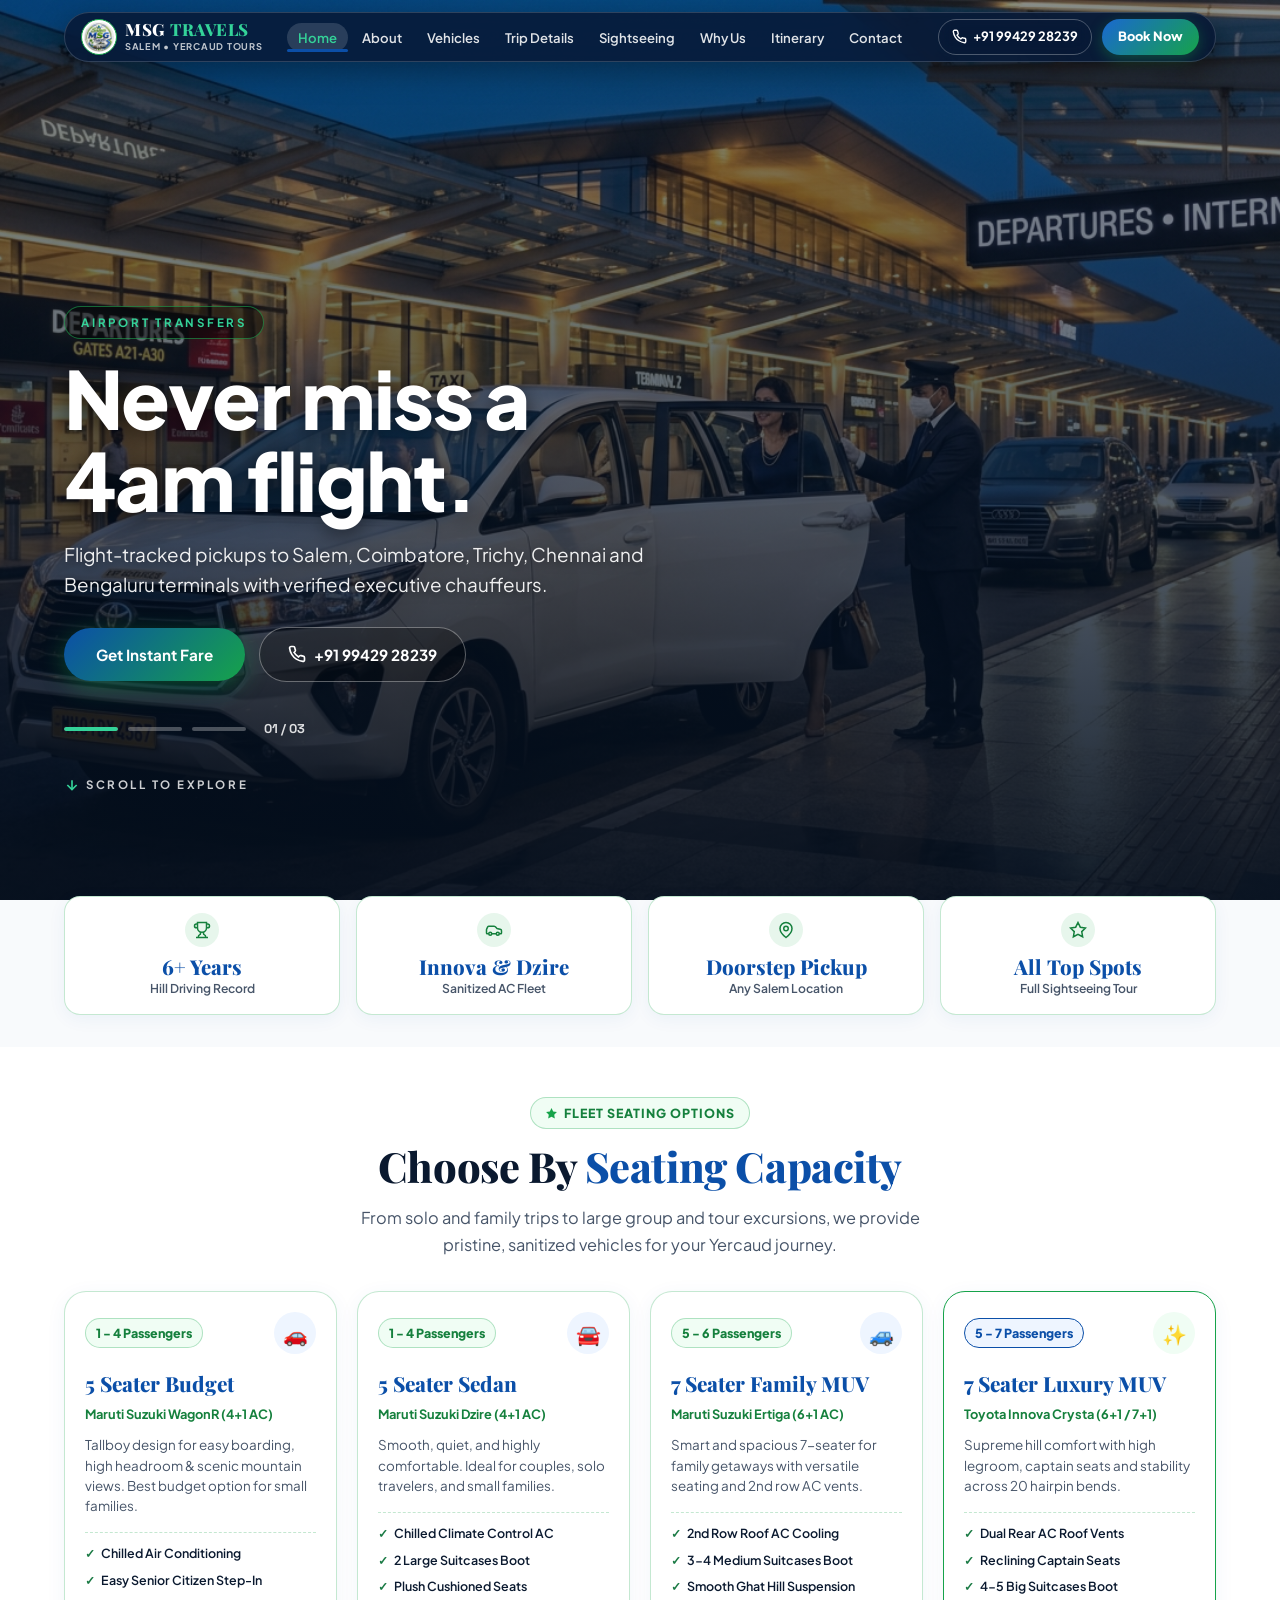
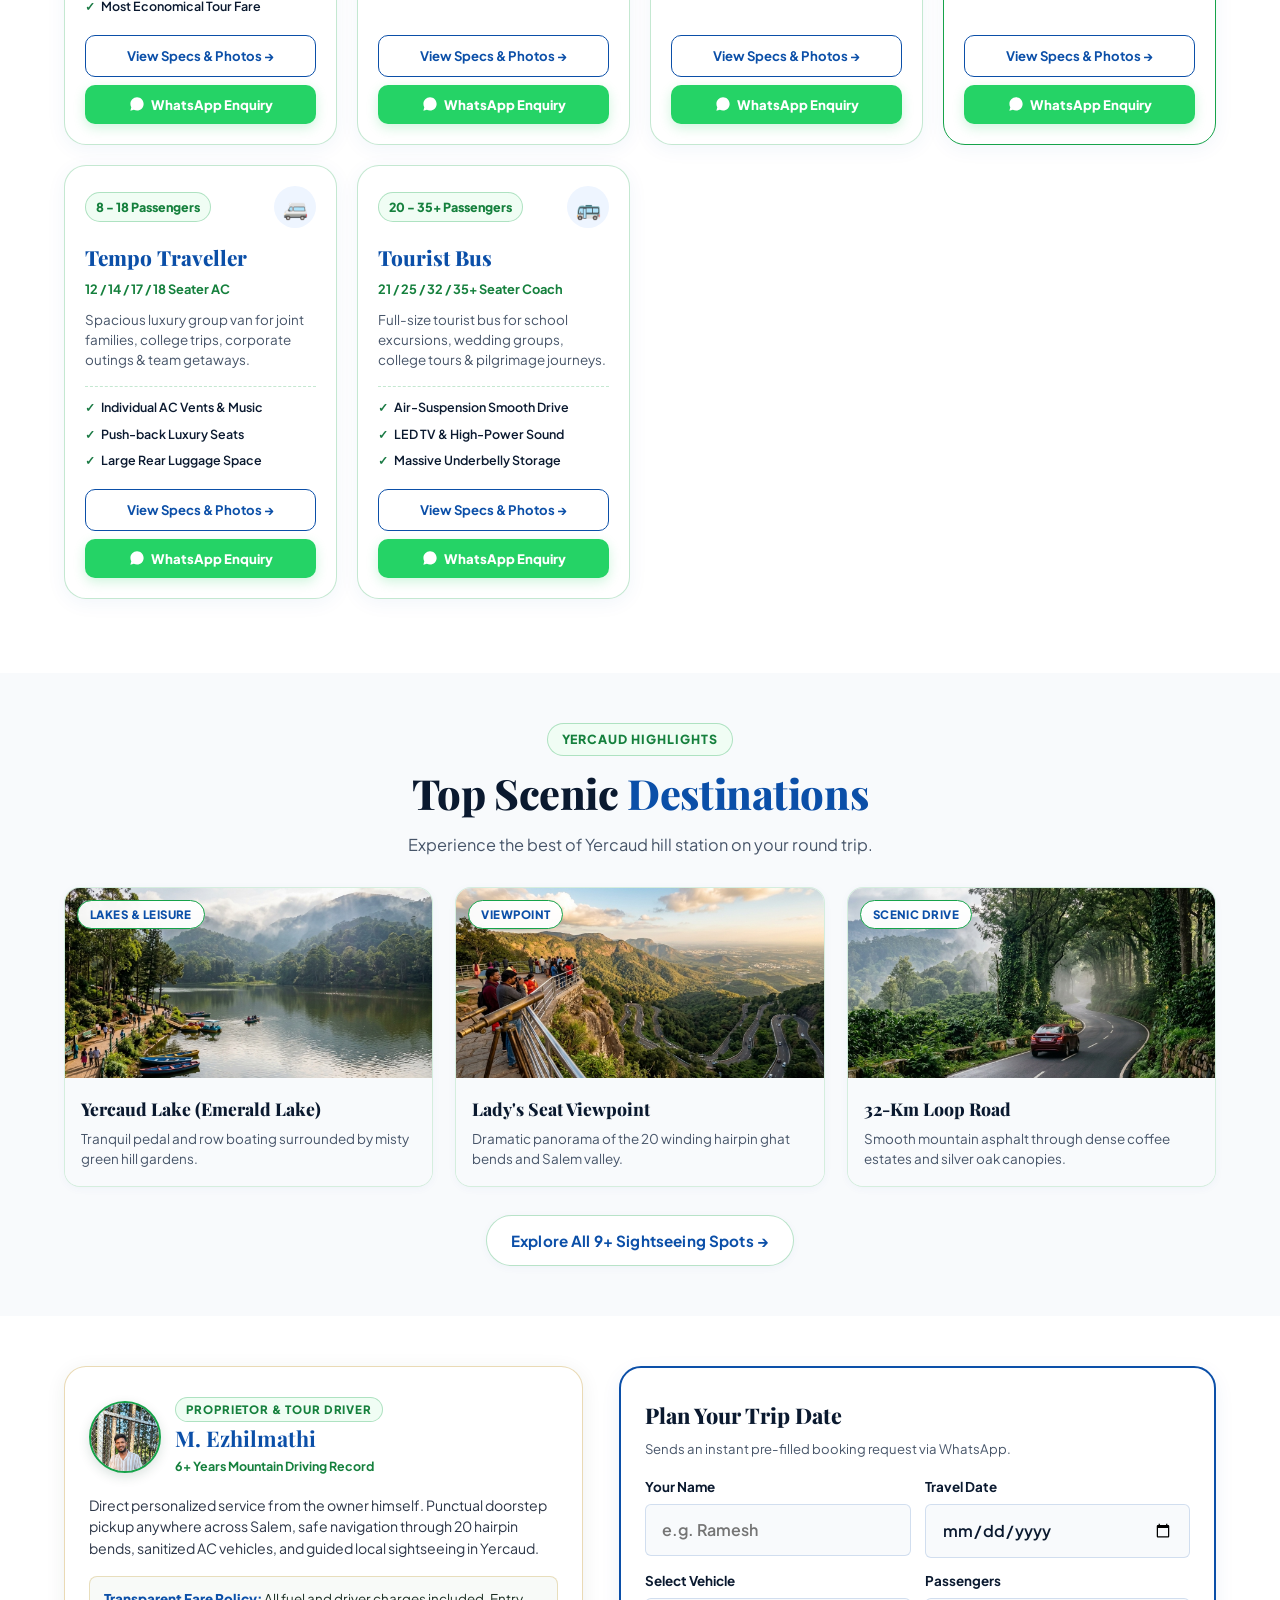
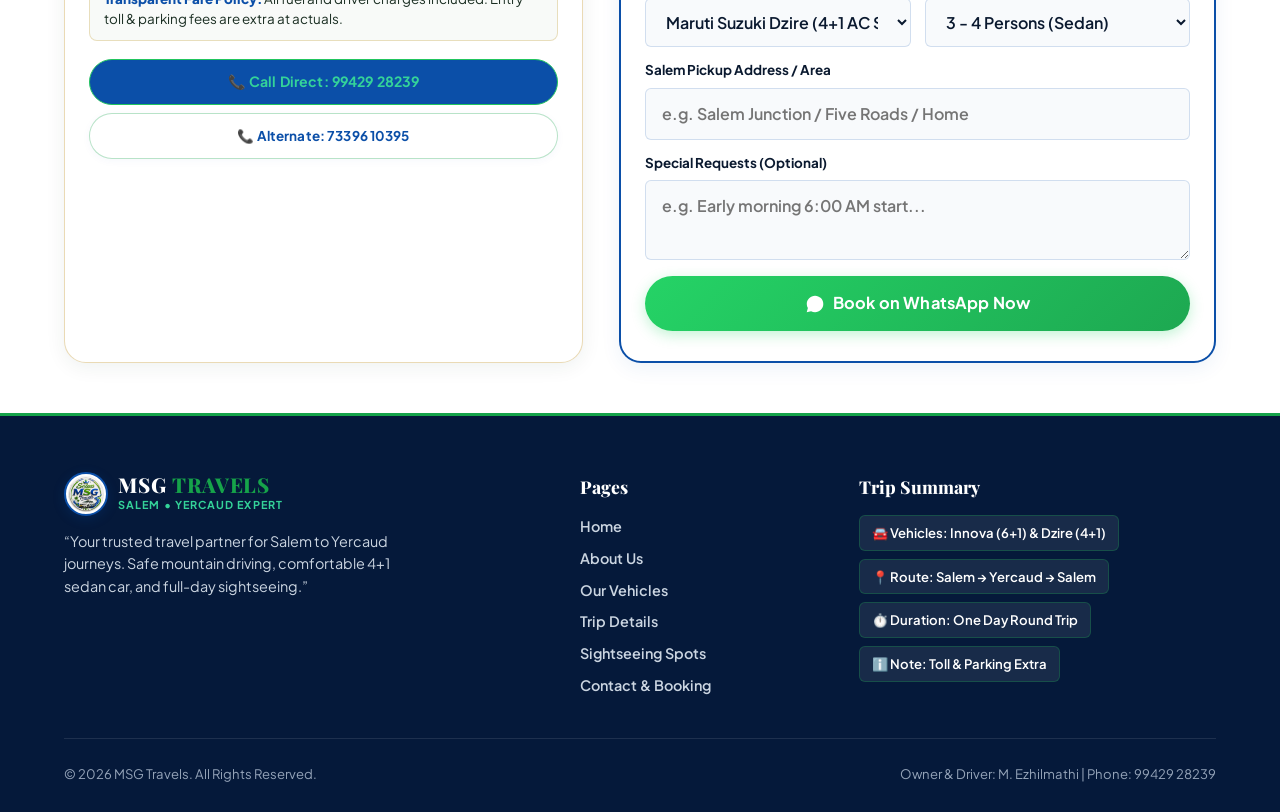
==== commit 95e848a0: "Optimize mobile sizing for floating pill header so logo, title, and Book Now button fit on a single " ====
--- a/index.html
+++ b/index.html
@@ -78,9 +78,9 @@
       <div class="floating-nav-pill">
         <a href="index.html" class="brand-logo" aria-label="MSG Travels Home">
           <img src="images/logo.png" alt="Salem MSG Travels" class="brand-logo-img">
-          <div class="brand-text-wrap" style="color: #ffffff;">
-            <span class="brand-title" style="color: #ffffff; font-size: 1.15rem;">MSG <span style="color: var(--color-gold-bright);">TRAVELS</span></span>
-            <span class="brand-subtitle" style="color: rgba(255, 255, 255, 0.75); font-size: 0.62rem;">Salem • Yercaud Tours</span>
+          <div class="brand-text-wrap">
+            <span class="brand-title">MSG <span>TRAVELS</span></span>
+            <span class="brand-subtitle">Salem • Yercaud Tours</span>
           </div>
         </a>
 
--- a/styles.css
+++ b/styles.css
@@ -3433,48 +3433,81 @@
   left: 0;
   right: 0;
   z-index: 1000;
-  padding: 16px 0;
-  transition: all 0.4s cubic-bezier(0.16, 1, 0.3, 1);
+  padding: 12px 0;
+  transition: all 0.35s cubic-bezier(0.16, 1, 0.3, 1);
 }
 
 .site-header-floating.scrolled {
-  padding: 8px 0;
+  padding: 6px 0;
 }
 
 .floating-nav-pill {
   display: flex;
   align-items: center;
   justify-content: space-between;
-  background: rgba(7, 25, 54, 0.82);
+  background: rgba(7, 25, 54, 0.86);
   backdrop-filter: blur(18px);
   -webkit-backdrop-filter: blur(18px);
   border: 1px solid rgba(255, 255, 255, 0.16);
   border-radius: var(--radius-full);
-  padding: 8px 18px;
+  padding: 6px 16px;
   box-shadow: 0 10px 30px rgba(0, 0, 0, 0.35);
   transition: all 0.3s ease;
+  max-width: 100%;
 }
 
 .floating-nav-pill .brand-logo {
   display: flex;
   align-items: center;
-  gap: 10px;
+  gap: 8px;
+  min-width: 0;
+  flex-shrink: 1;
 }
 
 .floating-nav-pill .brand-logo-img {
-  height: 42px;
-  width: 42px;
+  height: 36px;
+  width: 36px;
   object-fit: contain;
   border-radius: 50%;
   background: #ffffff;
   padding: 2px;
   border: 1.5px solid var(--color-gold);
+  flex-shrink: 0;
+}
+
+.floating-nav-pill .brand-text-wrap {
+  display: flex;
+  flex-direction: column;
+  min-width: 0;
+}
+
+.floating-nav-pill .brand-title {
+  font-family: var(--font-serif);
+  font-size: 1.05rem;
+  font-weight: 800;
+  letter-spacing: 0.03em;
+  color: #ffffff;
+  line-height: 1.1;
+  white-space: nowrap;
+}
+
+.floating-nav-pill .brand-title span {
+  color: var(--color-gold-bright);
+}
+
+.floating-nav-pill .brand-subtitle {
+  font-size: 0.58rem;
+  font-weight: 700;
+  color: rgba(255, 255, 255, 0.75);
+  letter-spacing: 0.08em;
+  text-transform: uppercase;
+  white-space: nowrap;
 }
 
 .floating-nav-pill .nav-menu {
   display: flex;
   align-items: center;
-  gap: 4px;
+  gap: 3px;
   list-style: none;
 }
 
@@ -3482,9 +3515,10 @@
   font-size: 0.82rem;
   font-weight: 600;
   color: rgba(255, 255, 255, 0.88);
-  padding: 7px 13px;
+  padding: 6px 11px;
   border-radius: var(--radius-full);
   transition: all 0.2s ease;
+  white-space: nowrap;
 }
 
 .floating-nav-pill .nav-link:hover, 
@@ -3496,15 +3530,16 @@
 .floating-nav-pill .btn-phone-pill {
   display: inline-flex;
   align-items: center;
-  gap: 7px;
-  padding: 7px 15px;
+  gap: 6px;
+  padding: 6px 13px;
   border-radius: var(--radius-full);
   border: 1px solid rgba(255, 255, 255, 0.28);
   color: #ffffff;
-  font-size: 0.82rem;
+  font-size: 0.8rem;
   font-weight: 700;
   transition: all 0.2s ease;
   backdrop-filter: blur(8px);
+  white-space: nowrap;
 }
 
 .floating-nav-pill .btn-phone-pill:hover {
@@ -3517,25 +3552,116 @@
   display: inline-flex;
   align-items: center;
   justify-content: center;
-  padding: 8px 20px;
+  padding: 7px 16px;
   border-radius: var(--radius-full);
   background: linear-gradient(135deg, var(--color-primary-light), var(--color-gold));
   color: #ffffff;
-  font-size: 0.84rem;
-  font-weight: 800;
-  box-shadow: 0 4px 16px rgba(22, 163, 74, 0.35);
+  font-size: 0.8rem;
+  font-weight: 800;
+  box-shadow: 0 4px 14px rgba(22, 163, 74, 0.35);
   transition: transform 0.2s ease, box-shadow 0.2s ease;
+  white-space: nowrap;
+  flex-shrink: 0;
 }
 
 .floating-nav-pill .btn-book-pill:hover {
   transform: scale(1.04);
-  box-shadow: 0 6px 22px rgba(22, 163, 74, 0.5);
+  box-shadow: 0 6px 20px rgba(22, 163, 74, 0.5);
+}
+
+.floating-nav-pill .mobile-toggle {
+  display: none;
+  background: rgba(255, 255, 255, 0.12);
+  border: 1px solid rgba(255, 255, 255, 0.25);
+  color: #ffffff;
+  padding: 6px;
+  border-radius: 10px;
+  width: 36px;
+  height: 36px;
+  align-items: center;
+  justify-content: center;
+  flex-shrink: 0;
+}
+
+.floating-nav-pill .mobile-toggle svg {
+  width: 20px;
+  height: 20px;
 }
 
 @media (max-width: 1024px) {
   .floating-nav-pill .nav-menu,
   .floating-nav-pill .btn-phone-pill {
     display: none;
+  }
+  .floating-nav-pill .mobile-toggle {
+    display: inline-flex;
+  }
+}
+
+@media (max-width: 600px) {
+  .site-header-floating {
+    padding: 8px 0;
+  }
+  .floating-nav-pill {
+    padding: 5px 10px;
+    gap: 8px;
+  }
+  .floating-nav-pill .brand-logo {
+    gap: 6px;
+  }
+  .floating-nav-pill .brand-logo-img {
+    height: 32px;
+    width: 32px;
+  }
+  .floating-nav-pill .brand-title {
+    font-size: 0.88rem;
+  }
+  .floating-nav-pill .brand-subtitle {
+    font-size: 0.52rem;
+    letter-spacing: 0.04em;
+  }
+  .floating-nav-pill .btn-book-pill {
+    padding: 6px 12px;
+    font-size: 0.74rem;
+  }
+  .floating-nav-pill .mobile-toggle {
+    width: 32px;
+    height: 32px;
+    padding: 4px;
+    border-radius: 8px;
+  }
+  .floating-nav-pill .mobile-toggle svg {
+    width: 17px;
+    height: 17px;
+  }
+}
+
+@media (max-width: 375px) {
+  .floating-nav-pill {
+    padding: 4px 8px;
+    gap: 6px;
+  }
+  .floating-nav-pill .brand-logo-img {
+    height: 28px;
+    width: 28px;
+  }
+  .floating-nav-pill .brand-title {
+    font-size: 0.8rem;
+  }
+  .floating-nav-pill .brand-subtitle {
+    font-size: 0.48rem;
+  }
+  .floating-nav-pill .btn-book-pill {
+    padding: 5px 9px;
+    font-size: 0.7rem;
+  }
+  .floating-nav-pill .mobile-toggle {
+    width: 28px;
+    height: 28px;
+  }
+  .floating-nav-pill .mobile-toggle svg {
+    width: 15px;
+    height: 15px;
   }
 }
 
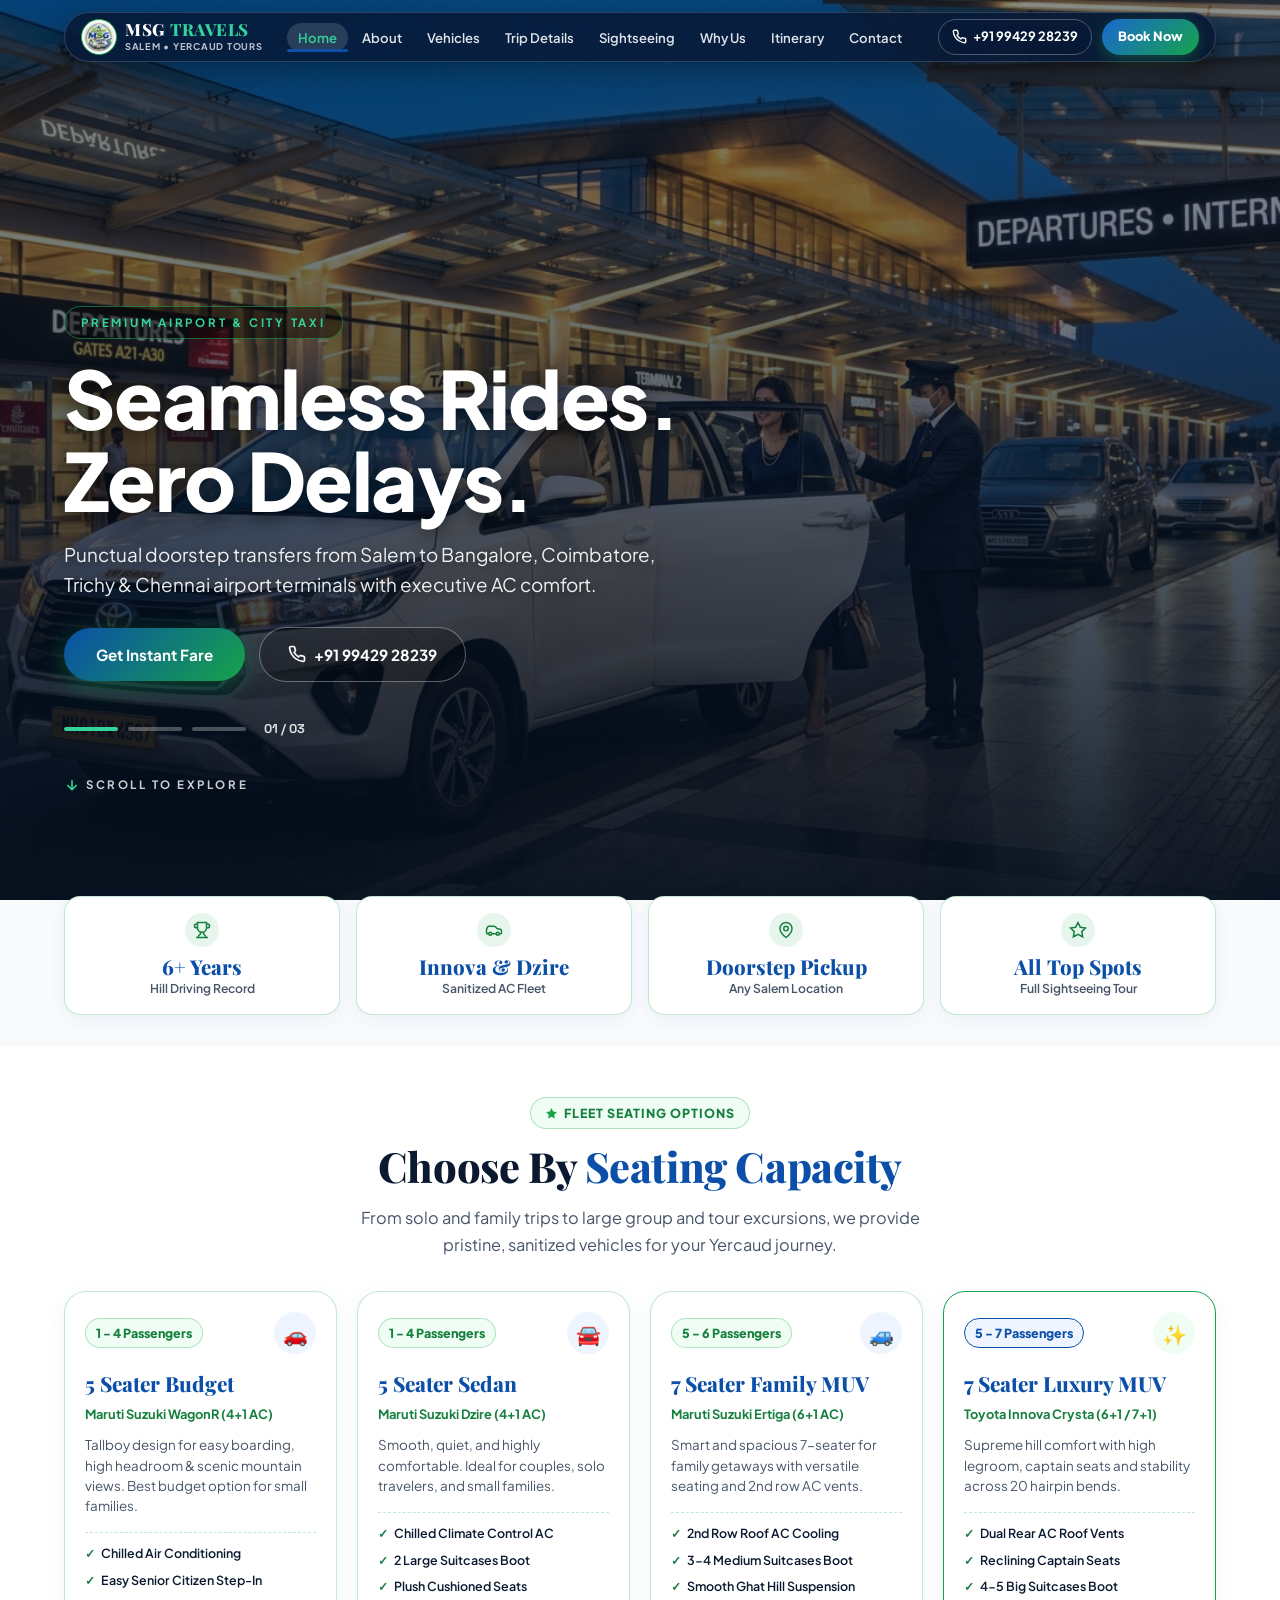
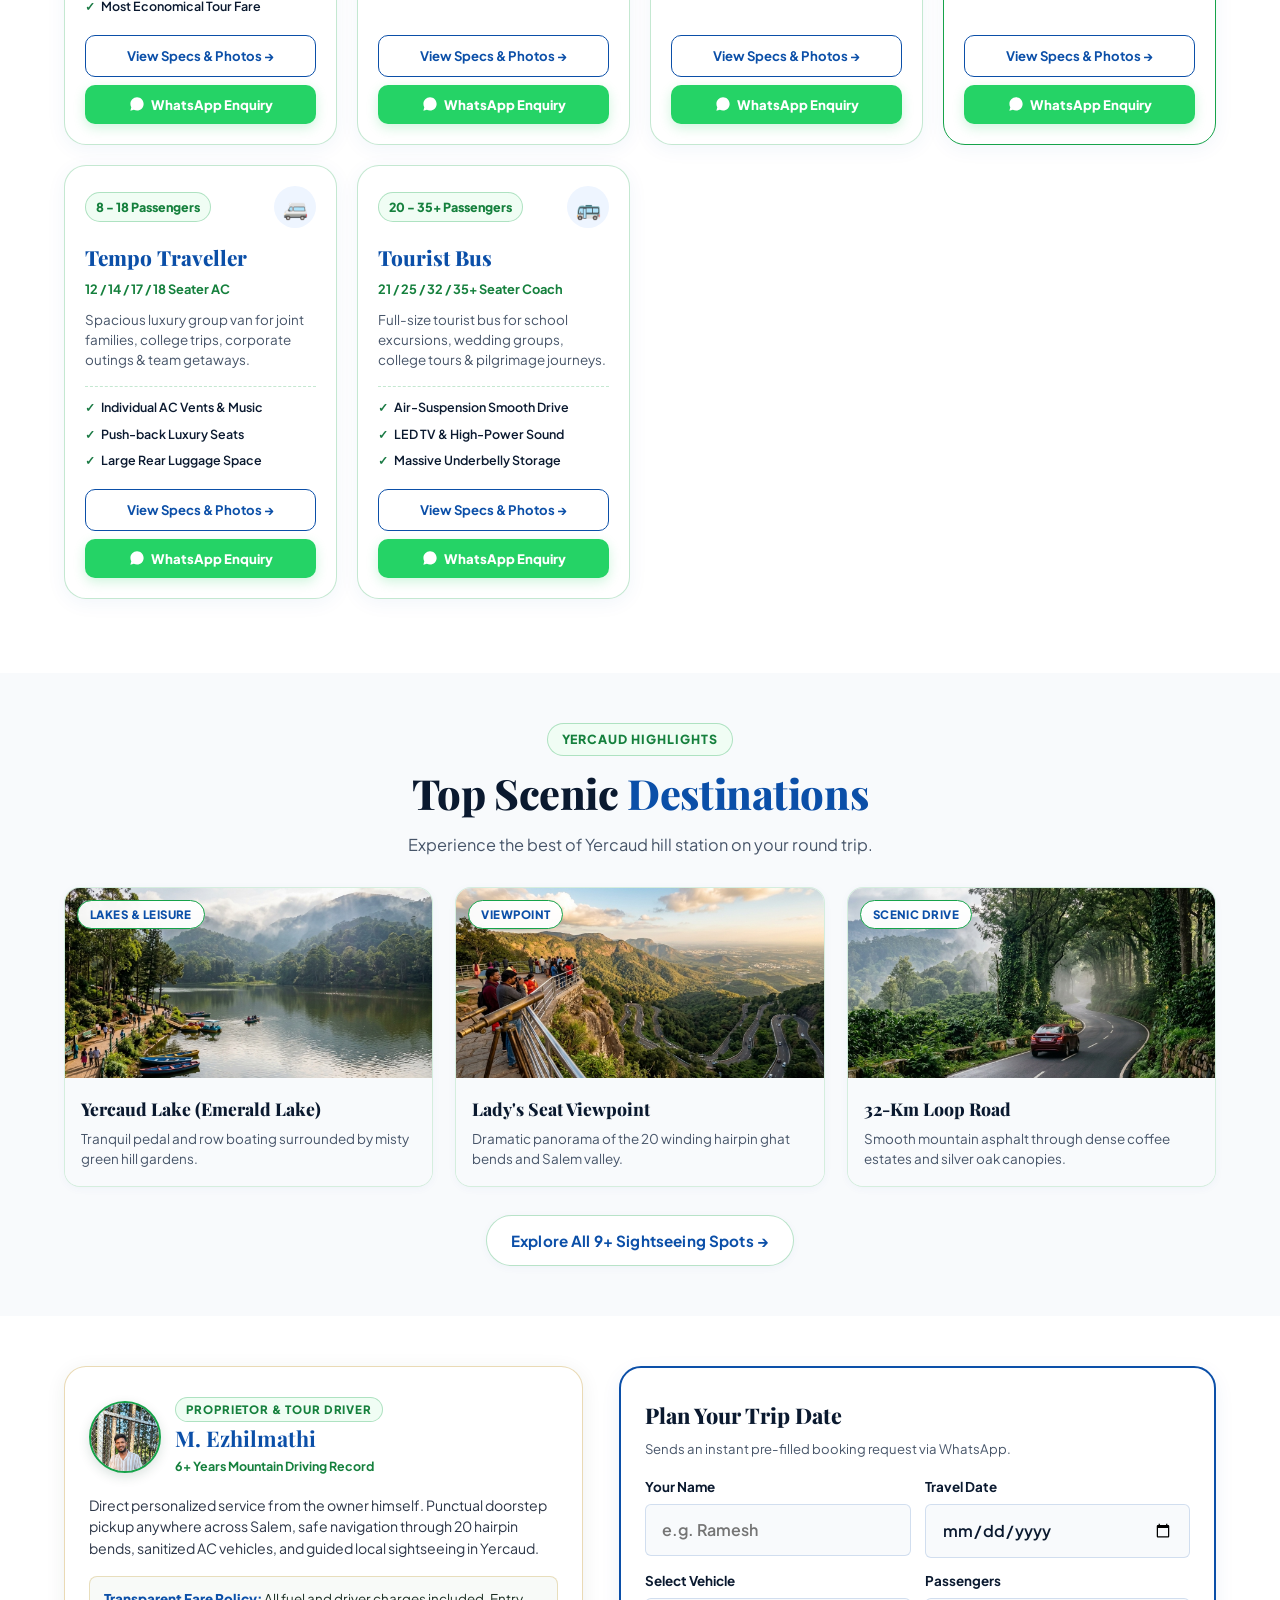
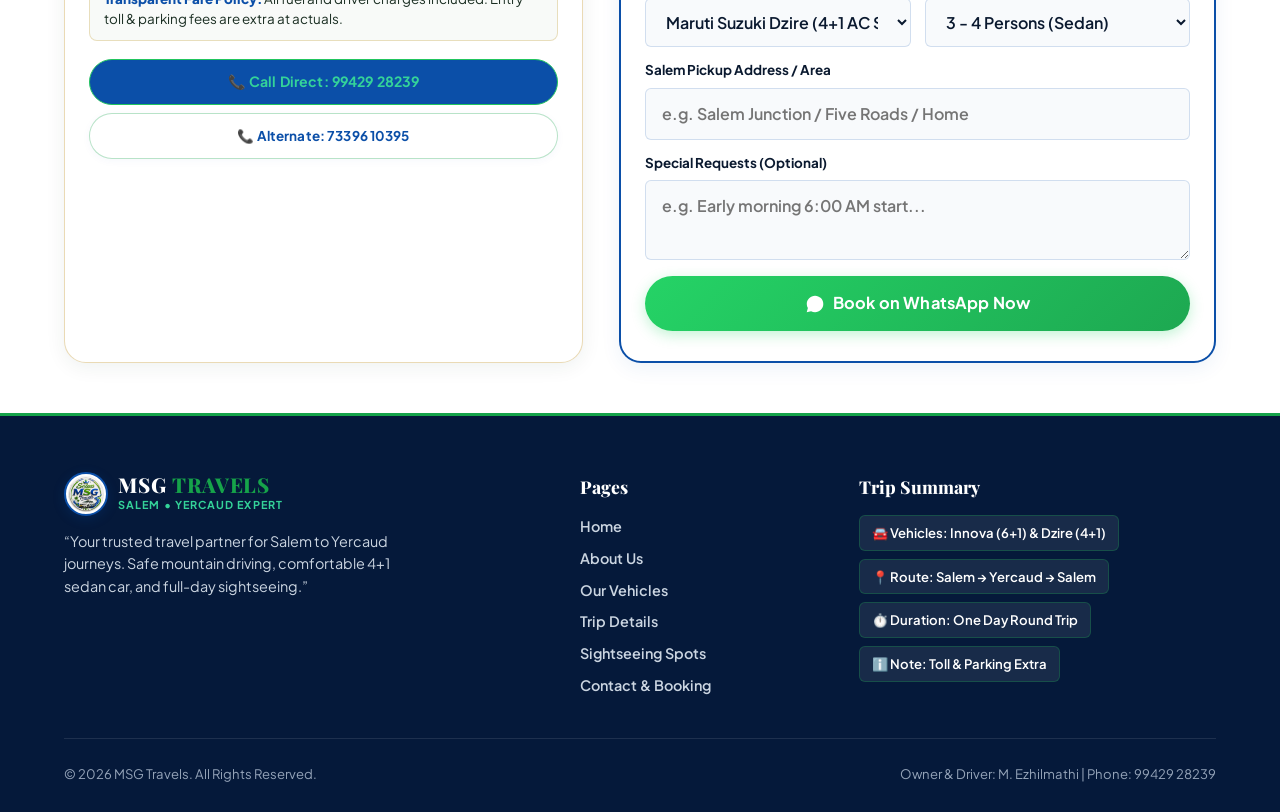
==== commit d2de8ea3: "Update hero slides with unique custom copy tailored for MSG Travels" ====
--- a/index.html
+++ b/index.html
@@ -160,11 +160,11 @@
     <div class="hero-gradient-overlay"></div>
 
     <div class="container" style="position: relative; z-index: 10;">
-      <!-- Slide Content 1 -->
+      <!-- Slide Content 1: Airport & City Express -->
       <div class="hero-slide-content active">
-        <span class="hero-tag-pill">Airport Transfers</span>
-        <h1 class="hero-heading-luxe">Never miss a<br>4am flight.</h1>
-        <p class="hero-desc-luxe">Flight-tracked pickups to Salem, Coimbatore, Trichy, Chennai and Bengaluru terminals with verified executive chauffeurs.</p>
+        <span class="hero-tag-pill">Premium Airport & City Taxi</span>
+        <h1 class="hero-heading-luxe">Seamless Rides.<br>Zero Delays.</h1>
+        <p class="hero-desc-luxe">Punctual doorstep transfers from Salem to Bangalore, Coimbatore, Trichy & Chennai airport terminals with executive AC comfort.</p>
         <div class="hero-cta-row">
           <a href="#quick-booking" class="btn-hero-primary">Get Instant Fare</a>
           <a href="tel:9942928239" class="btn-hero-glass">
@@ -174,11 +174,11 @@
         </div>
       </div>
 
-      <!-- Slide Content 2 -->
+      <!-- Slide Content 2: Yercaud Hill Sightseeing Specialist -->
       <div class="hero-slide-content">
-        <span class="hero-tag-pill">Tours & Hill Stations</span>
-        <h1 class="hero-heading-luxe">Ghat roads.<br>Golden hours.</h1>
-        <p class="hero-desc-luxe">Yercaud, Ooty, Kodaikanal and scenic mountain circuits — planned, driven and timed to perfection across the 20 hairpin bends.</p>
+        <span class="hero-tag-pill">Yercaud Sightseeing Expert</span>
+        <h1 class="hero-heading-luxe">Mastering the<br>20 Hairpin Bends.</h1>
+        <p class="hero-desc-luxe">Experience the breathtaking mountain viewpoints of Yercaud with senior hill driver M. Ezhilmathi — 6+ years of safe, smooth mountain driving.</p>
         <div class="hero-cta-row">
           <a href="#quick-booking" class="btn-hero-primary">Get Instant Fare</a>
           <a href="tel:9942928239" class="btn-hero-glass">
@@ -188,11 +188,11 @@
         </div>
       </div>
 
-      <!-- Slide Content 3 -->
+      <!-- Slide Content 3: Luxury Fleet & Outstation Tours -->
       <div class="hero-slide-content">
-        <span class="hero-tag-pill">Outstation, Redefined</span>
-        <h1 class="hero-heading-luxe">Pure comfort on<br>every hill curve.</h1>
-        <p class="hero-desc-luxe">Premier Salem to Yercaud one day round trip sightseeing specialist with senior mountain expert M. Ezhilmathi (6+ Years Record).</p>
+        <span class="hero-tag-pill">Luxury Fleet & Outstation Tours</span>
+        <h1 class="hero-heading-luxe">Your Journey.<br>Your Perfect Ride.</h1>
+        <p class="hero-desc-luxe">From comfortable 5-seater sedans to spacious Innova Crysta, Ertiga & group tempo travellers — transparent rates with guaranteed peace of mind.</p>
         <div class="hero-cta-row">
           <a href="#quick-booking" class="btn-hero-primary">Get Instant Fare</a>
           <a href="tel:9942928239" class="btn-hero-glass">
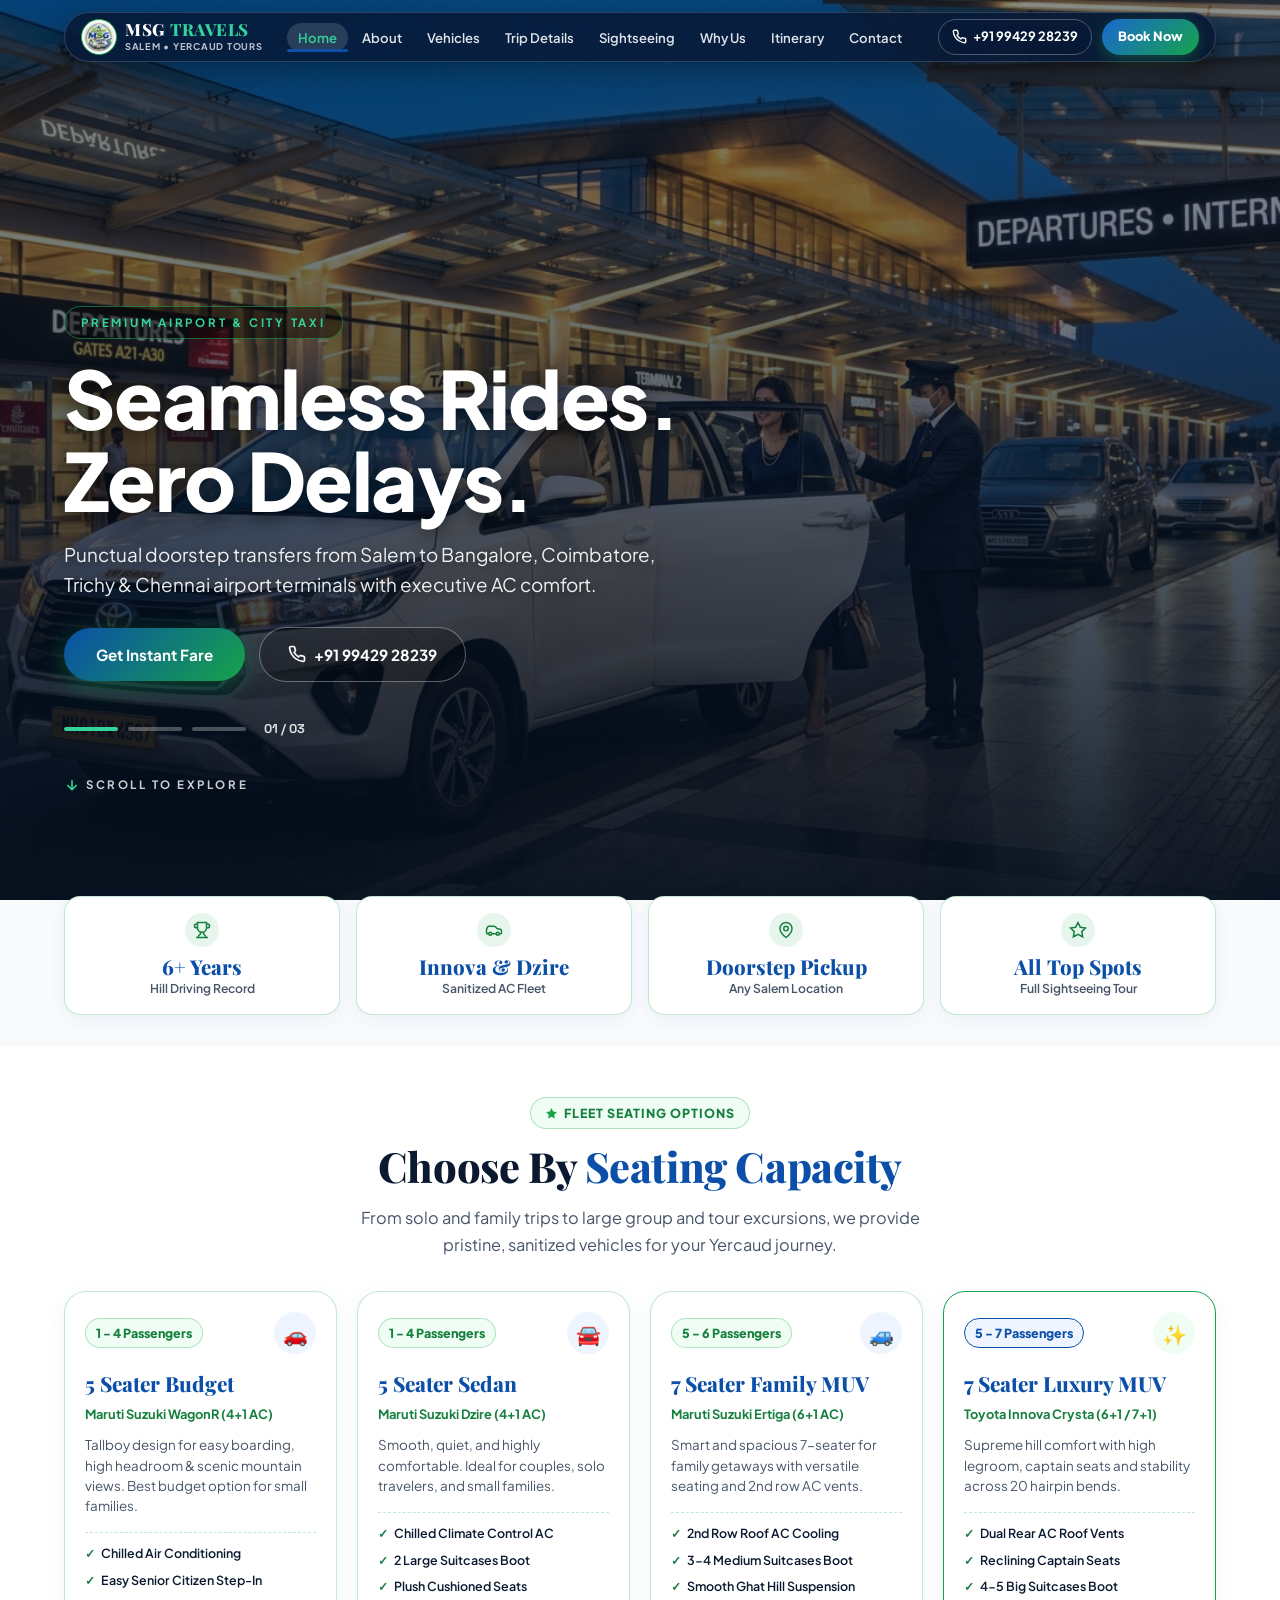
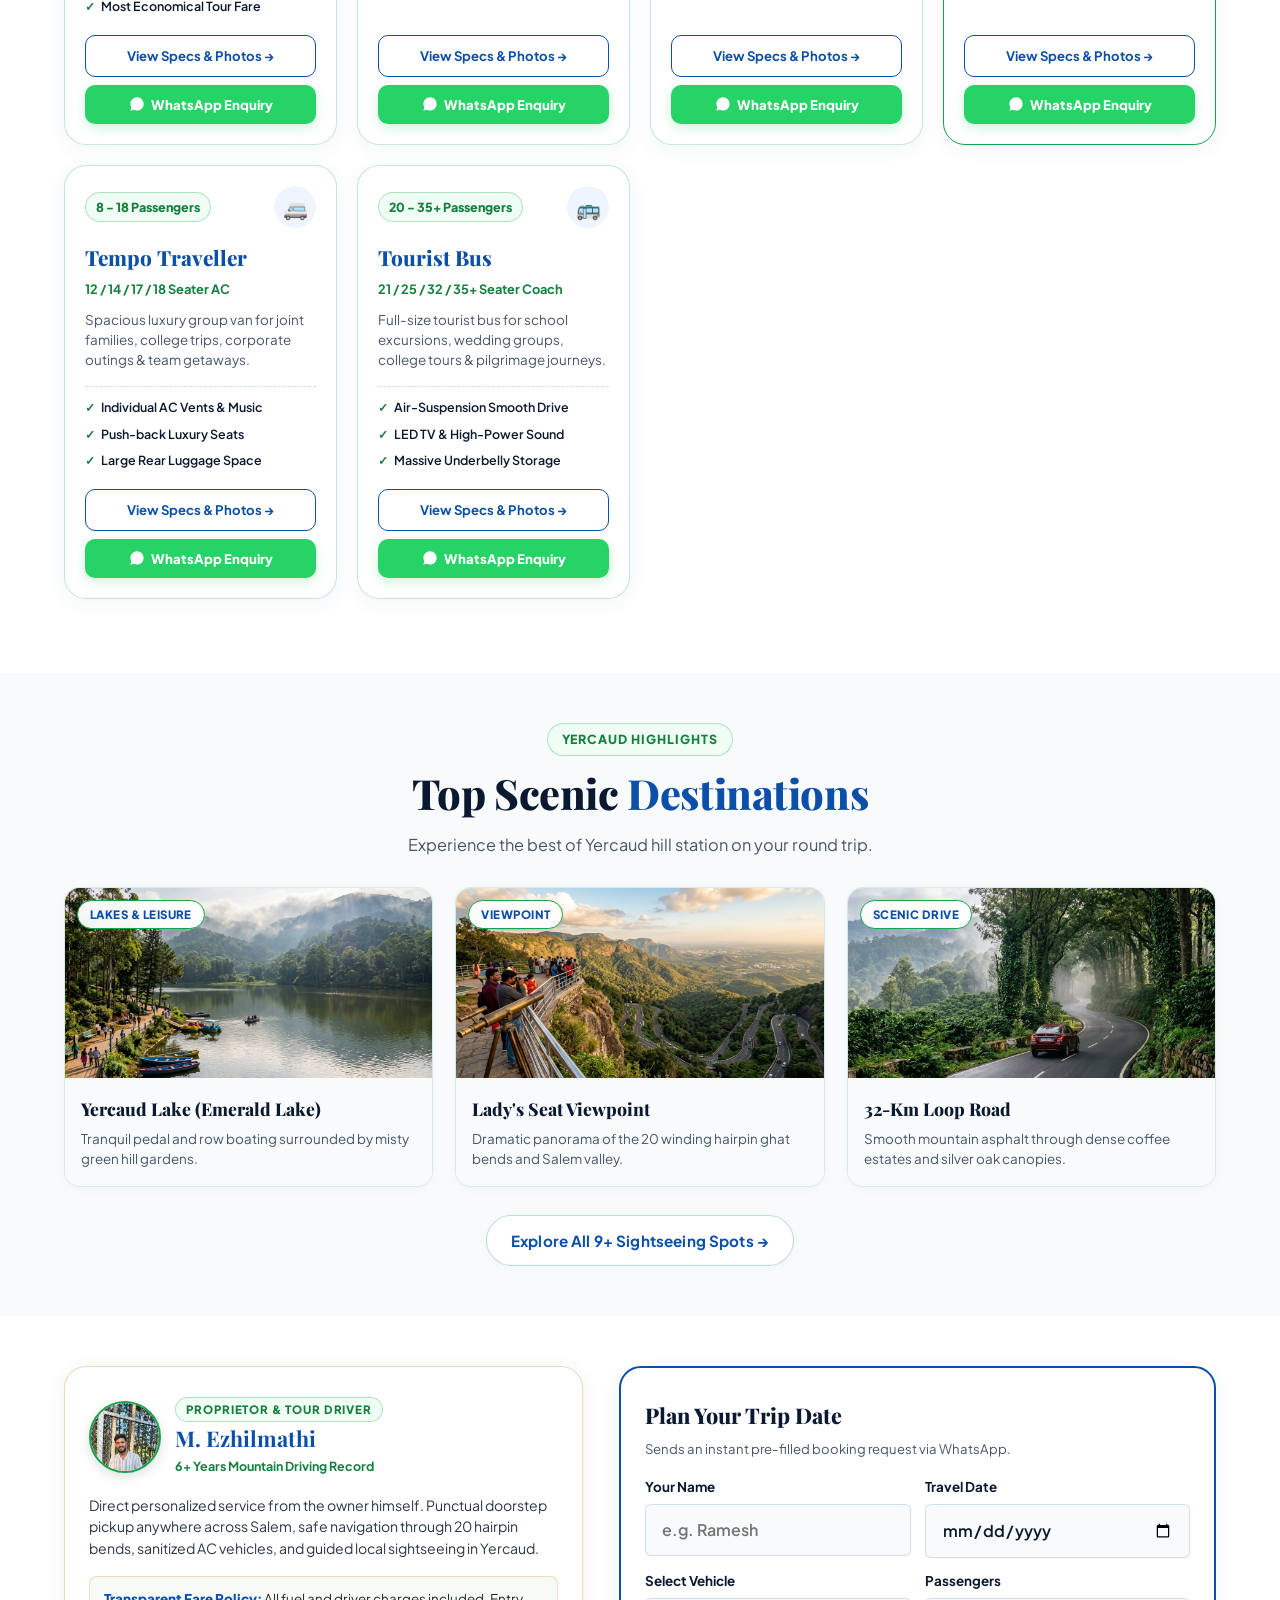
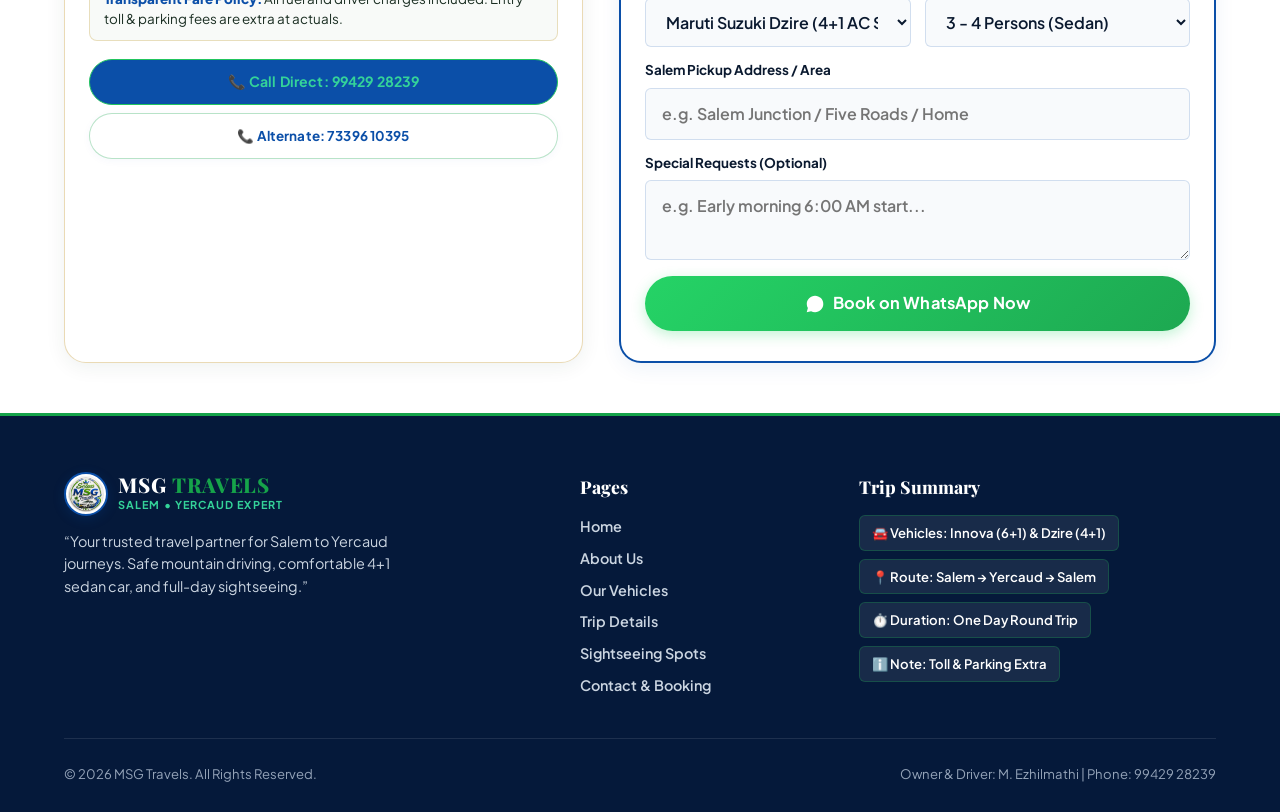
==== commit 258764e9: "Remove mobile sticky bottom bar completely across all pages" ====
--- a/index.html
+++ b/index.html
@@ -634,20 +634,6 @@
     </div>
   </footer>
 
-  <!-- Mobile Sticky Bottom Bar -->
-  <div class="mobile-bottom-bar">
-    <div class="mobile-bottom-inner">
-      <a href="tel:9942928239" class="btn btn-call">
-        <svg width="15" height="15" viewBox="0 0 24 24" fill="none" stroke="currentColor" stroke-width="2.2"><path d="M22 16.92v3a2 2 0 0 1-2.18 2 19.79 19.79 0 0 1-8.63-3.07 19.5 19.5 0 0 1-6-6 19.79 19.79 0 0 1-3.07-8.67A2 2 0 0 1 4.11 2h3a2 2 0 0 1 2 1.72 12.84 12.84 0 0 0 .7 2.81 2 2 0 0 1-.45 2.11L8.09 9.91a16 16 0 0 0 6 6l1.27-1.27a2 2 0 0 1 2.11-.45 12.84 12.84 0 0 0 2.81.7A2 2 0 0 1 22 16.92z"/></svg>
-        Call Direct
-      </a>
-      <a href="https://api.whatsapp.com/send?phone=919942928239&text=Hello%20MSG%20Travels,%20I%20would%20like%20to%20book%20a%20Salem%20to%20Yercaud%20trip." class="btn btn-whatsapp" target="_blank" rel="noopener">
-        <svg width="15" height="15" viewBox="0 0 24 24" fill="currentColor"><path d="M12.04 2C6.58 2 2.13 6.45 2.13 11.91C2.13 13.66 2.59 15.36 3.45 16.86L2.05 22L7.3 20.62C8.75 21.41 10.38 21.83 12.04 21.83C17.5 21.83 21.95 17.38 21.95 11.92C21.95 9.27 20.92 6.78 19.05 4.91C17.18 3.03 14.69 2 12.04 2Z"/></svg>
-        WhatsApp
-      </a>
-    </div>
-  </div>
-
   <script src="script.js"></script>
 </body>
 </html>
--- a/styles.css
+++ b/styles.css
@@ -2422,19 +2422,9 @@
     font-size: 0.76rem;
   }
 
-  /* Sticky Bottom Bar */
+  /* Sticky Bottom Bar (Removed) */
   .mobile-bottom-bar {
-    display: block;
-    padding: 8px 12px calc(8px + env(safe-area-inset-bottom, 0px));
-  }
-  .mobile-bottom-inner {
-    grid-template-columns: 1fr 1fr;
-    gap: 8px;
-  }
-  .mobile-bottom-inner .btn {
-    padding: 9px 10px;
-    font-size: 0.84rem;
-    min-height: 42px;
+    display: none !important;
   }
   body {
   font-family: var(--font-sans);
@@ -4555,49 +4545,7 @@
   gap: 14px;
 }
 
-/* Mobile Sticky Bottom Bar */
+/* Mobile Sticky Bottom Bar (Removed as per user request) */
 .mobile-bottom-bar {
-  position: fixed;
-  bottom: 12px;
-  left: 12px;
-  right: 12px;
-  z-index: 999;
-  display: none;
-  grid-template-columns: 1fr 1fr;
-  gap: 8px;
-  background: rgba(7, 25, 54, 0.88);
-  backdrop-filter: blur(14px);
-  padding: 6px;
-  border-radius: var(--radius-full);
-  border: 1px solid rgba(255, 255, 255, 0.2);
-  box-shadow: 0 10px 30px rgba(0,0,0,0.35);
-}
-
-@media (max-width: 768px) {
-  .mobile-bottom-bar {
-    display: grid;
-  }
-}
-
-.mobile-bottom-bar a {
-  display: flex;
-  align-items: center;
-  justify-content: center;
-  gap: 6px;
-  padding: 10px;
-  border-radius: var(--radius-full);
-  font-size: 0.84rem;
-  font-weight: 700;
-  text-align: center;
-}
-
-.mobile-bottom-bar .btn-m-call {
-  background: rgba(255, 255, 255, 0.12);
-  color: #ffffff;
-  border: 1px solid rgba(255, 255, 255, 0.25);
-}
-
-.mobile-bottom-bar .btn-m-book {
-  background: linear-gradient(135deg, var(--color-primary-light), var(--color-gold));
-  color: #ffffff;
-}
+  display: none !important;
+}
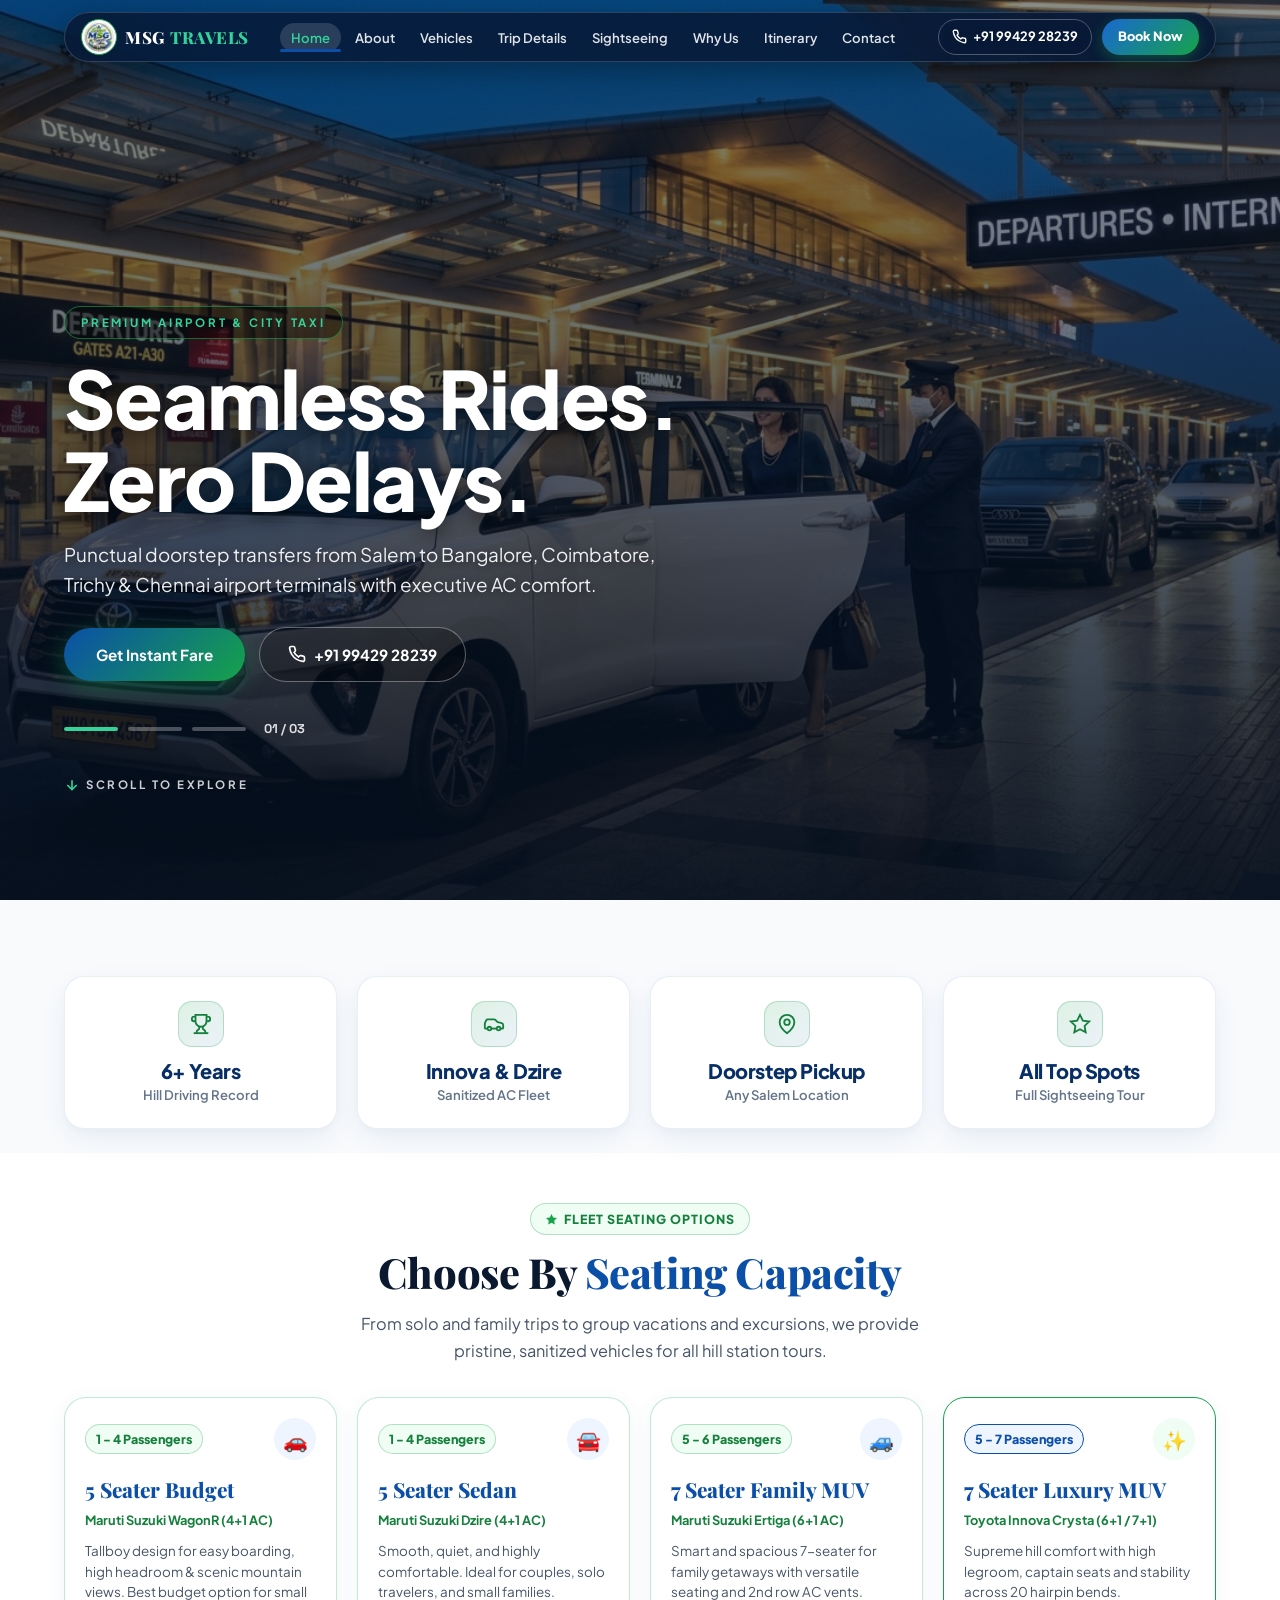
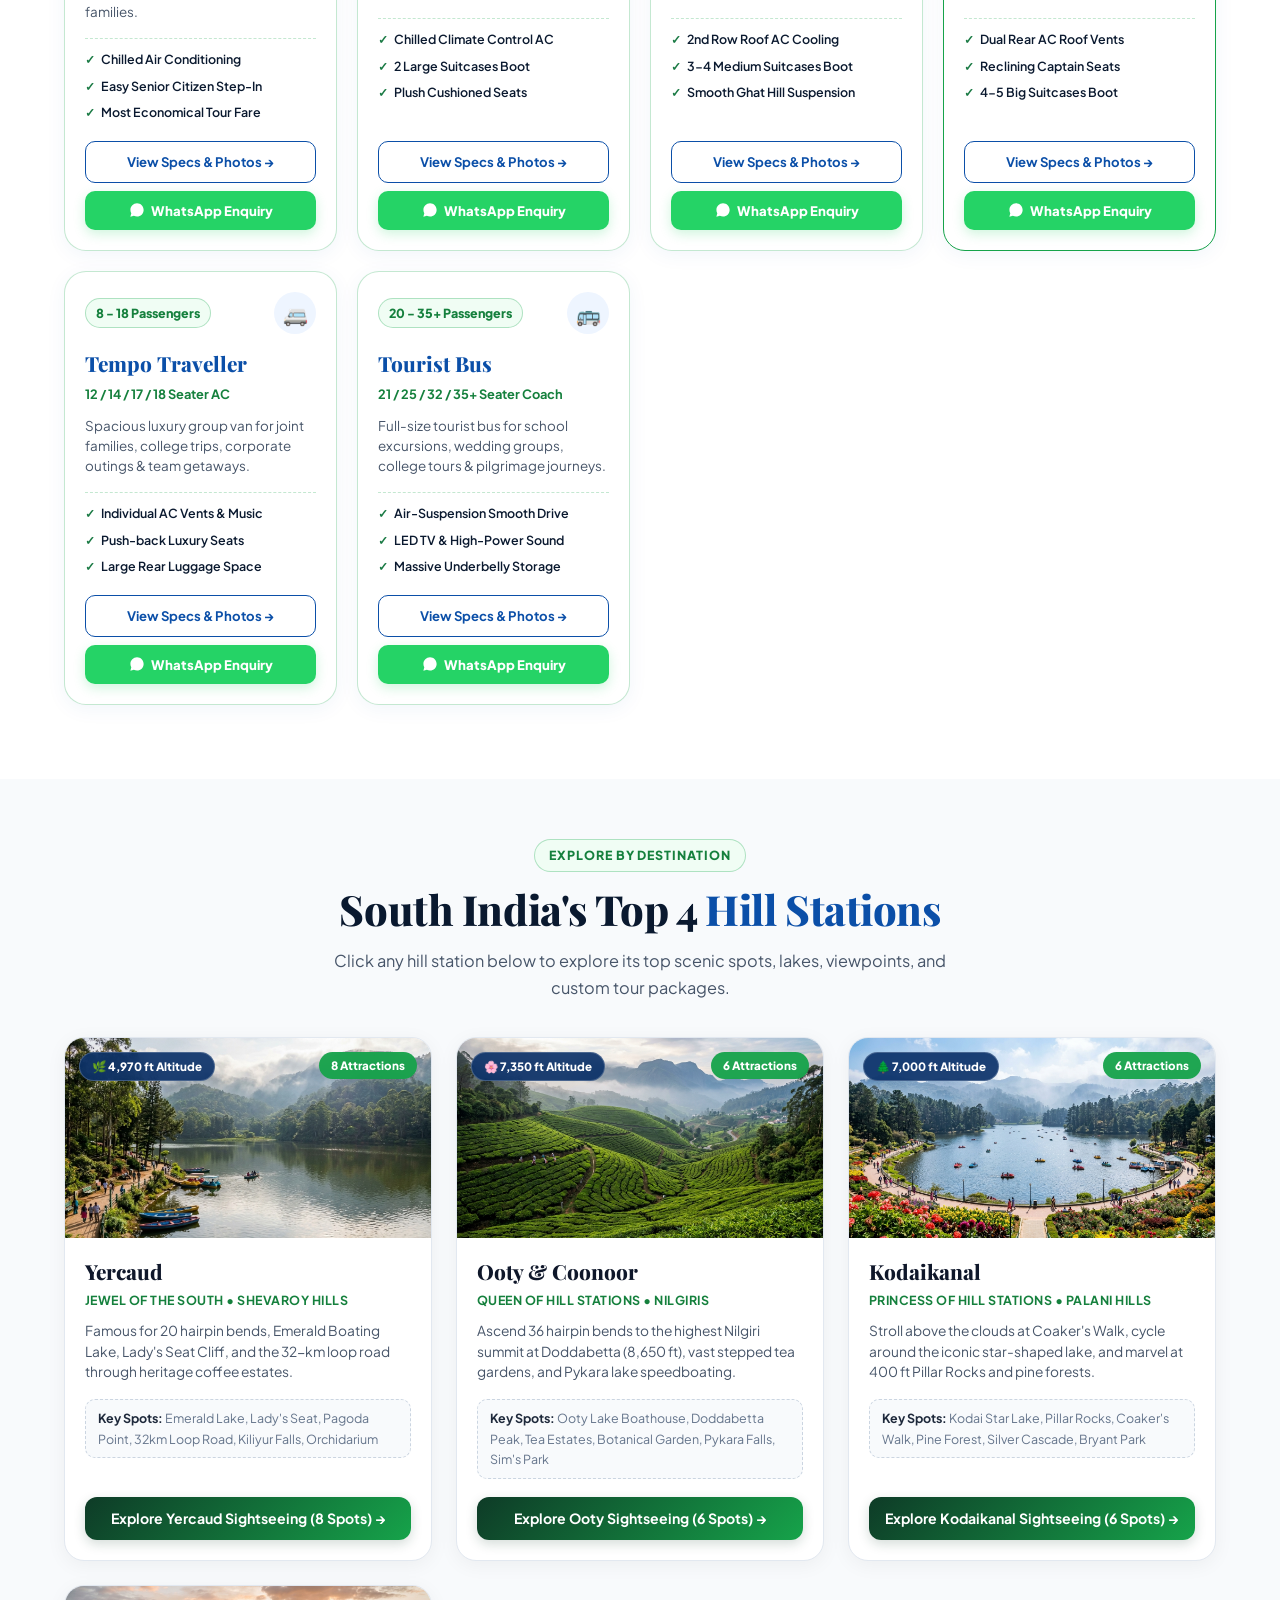
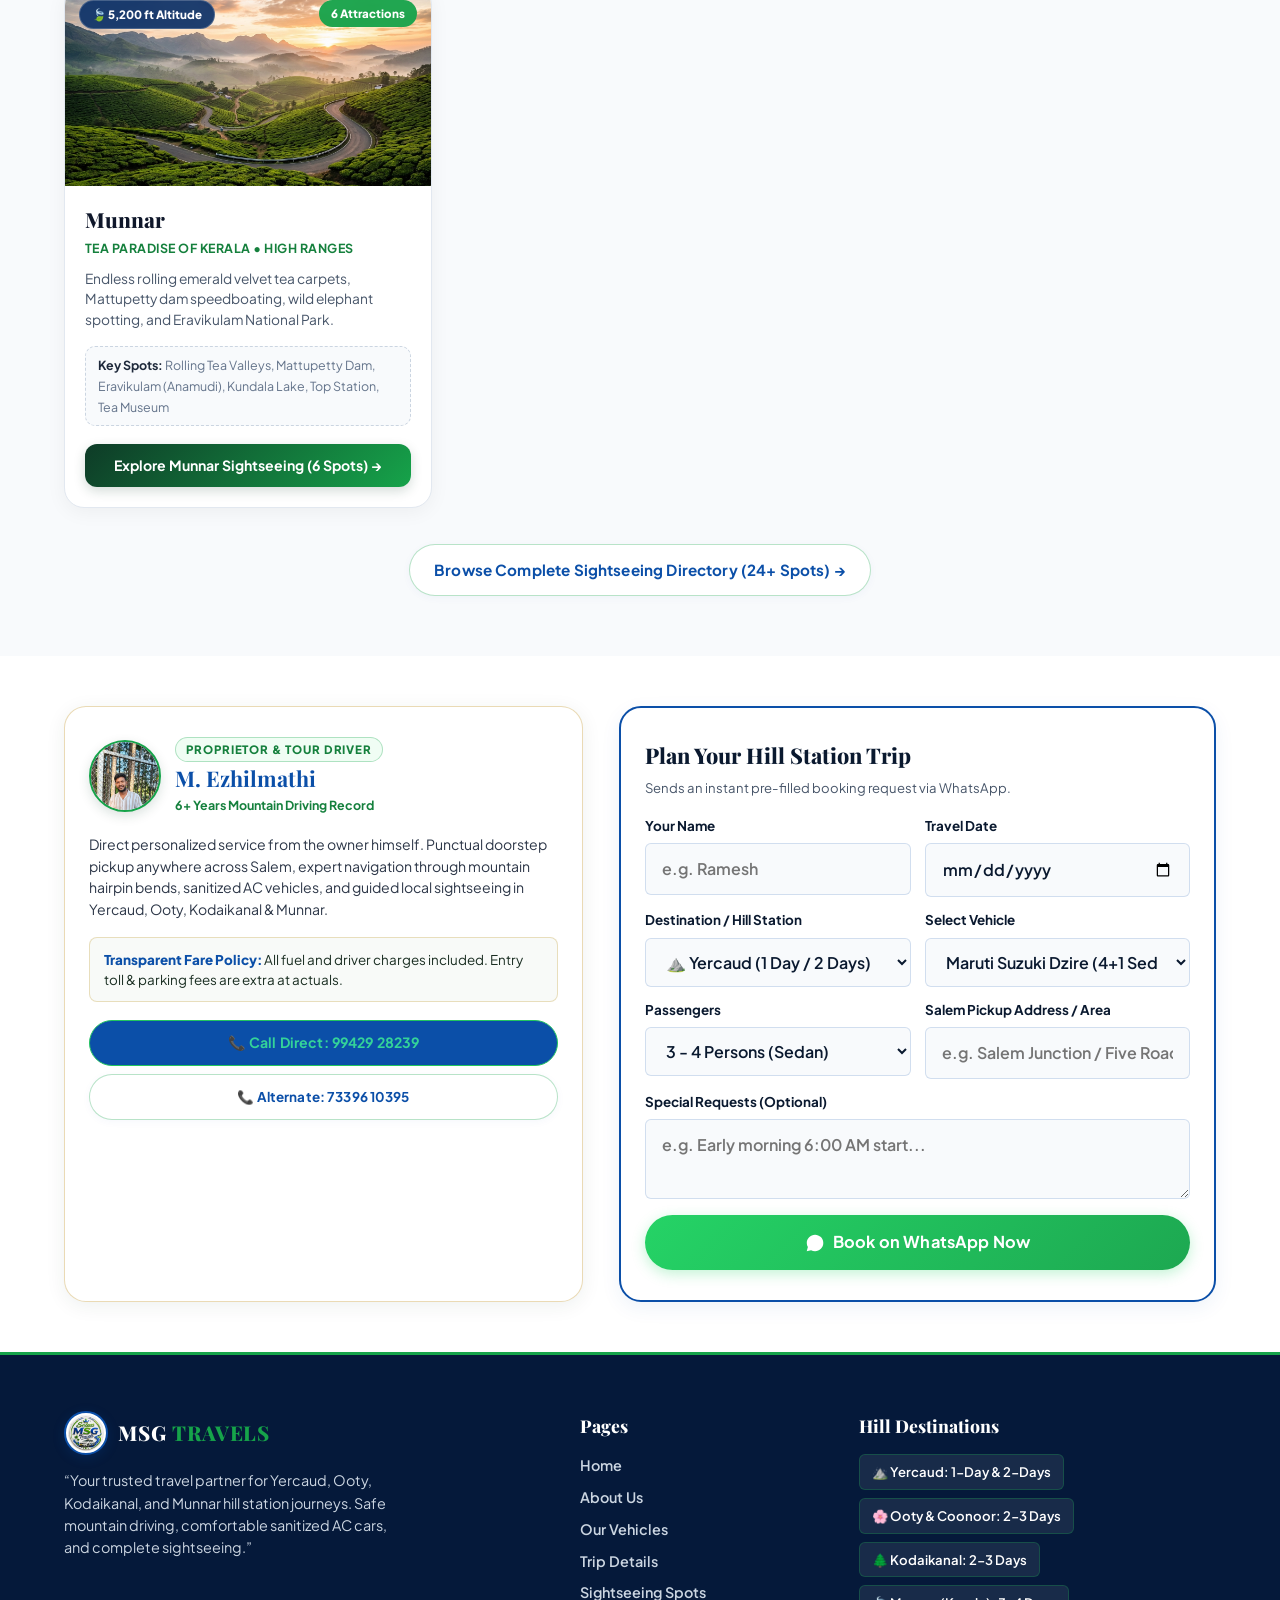
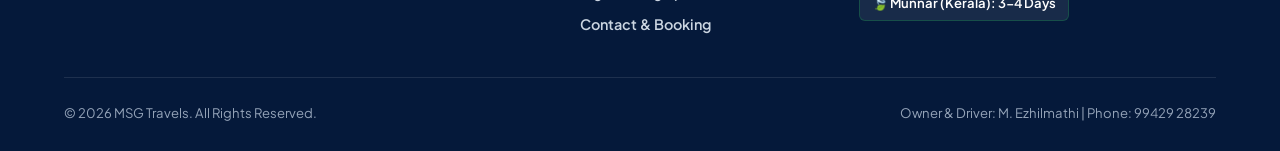
==== commit 6a323f2e: "Update site content, itineraries, sightseeing spots, and clean brand subtitle" ====
--- a/index.html
+++ b/index.html
@@ -80,7 +80,6 @@
           <img src="images/logo.png" alt="Salem MSG Travels" class="brand-logo-img">
           <div class="brand-text-wrap">
             <span class="brand-title">MSG <span>TRAVELS</span></span>
-            <span class="brand-subtitle">Salem • Yercaud Tours</span>
           </div>
         </a>
 
@@ -122,7 +121,6 @@
           <img src="images/logo.png" alt="MSG Travels" style="width: 36px; height: 36px; border-radius: 50%;">
           <div class="brand-text-wrap">
             <span class="brand-title" style="font-size: 1.1rem;">MSG <span>TRAVELS</span></span>
-            <span class="brand-subtitle">Salem • Yercaud Expert</span>
           </div>
         </div>
         <button class="drawer-close-btn" id="drawerCloseBtn" aria-label="Close Menu">
@@ -174,11 +172,11 @@
         </div>
       </div>
 
-      <!-- Slide Content 2: Yercaud Hill Sightseeing Specialist -->
+      <!-- Slide Content 2: South India Hill Stations Specialist -->
       <div class="hero-slide-content">
-        <span class="hero-tag-pill">Yercaud Sightseeing Expert</span>
-        <h1 class="hero-heading-luxe">Mastering the<br>20 Hairpin Bends.</h1>
-        <p class="hero-desc-luxe">Experience the breathtaking mountain viewpoints of Yercaud with senior hill driver M. Ezhilmathi — 6+ years of safe, smooth mountain driving.</p>
+        <span class="hero-tag-pill">Premier Hill Stations Specialist</span>
+        <h1 class="hero-heading-luxe">Yercaud • Ooty<br>Kodai • Munnar.</h1>
+        <p class="hero-desc-luxe">Experience South India's most scenic mountain viewpoints, misty lakes, and tea hills with senior driver M. Ezhilmathi — 6+ years of safe, smooth mountain driving.</p>
         <div class="hero-cta-row">
           <a href="#quick-booking" class="btn-hero-primary">Get Instant Fare</a>
           <a href="tel:9942928239" class="btn-hero-glass">
@@ -278,7 +276,7 @@
           Fleet Seating Options
         </span>
         <h2 class="section-title">Choose By <span>Seating Capacity</span></h2>
-        <p class="section-desc">From solo and family trips to large group and tour excursions, we provide pristine, sanitized vehicles for your Yercaud journey.</p>
+        <p class="section-desc">From solo and family trips to group vacations and excursions, we provide pristine, sanitized vehicles for all hill station tours.</p>
       </div>
 
       <div class="capacity-grid-home">
@@ -448,53 +446,108 @@
   </section>
 
   <!-- =========================================================================
-       POPULAR SIGHTSEEING HIGHLIGHTS (CLEAN 3 SPOTS)
+       PREMIER HILL STATIONS DESTINATIONS (YERCAUD, OOTY, KODAIKANAL, MUNNAR)
        ========================================================================= -->
-  <section class="sightseeing-section" style="padding: 50px 0; background: var(--color-bg-body);">
+  <section class="sightseeing-section" style="padding: 60px 0; background: var(--color-bg-body);">
     <div class="container">
-      <div class="text-center" style="margin-bottom: 28px;">
-        <span class="section-tag">Yercaud Highlights</span>
-        <h2 class="section-title">Top Scenic <span>Destinations</span></h2>
-        <p class="section-desc">Experience the best of Yercaud hill station on your round trip.</p>
-      </div>
-
-      <div class="sightseeing-grid">
-        <div class="sightseeing-card">
-          <div class="sightseeing-img-wrap" style="height: 190px;">
-            <img src="images/lake.jpg" alt="Yercaud Lake Boating" loading="lazy">
-            <span class="sightseeing-tag">Lakes & Leisure</span>
-          </div>
-          <div class="sightseeing-body" style="padding: 16px;">
-            <h3 class="sightseeing-title" style="font-size: 1.1rem;">Yercaud Lake (Emerald Lake)</h3>
-            <p class="sightseeing-desc" style="font-size: 0.84rem; margin-bottom: 0;">Tranquil pedal and row boating surrounded by misty green hill gardens.</p>
-          </div>
-        </div>
-
-        <div class="sightseeing-card">
-          <div class="sightseeing-img-wrap" style="height: 190px;">
-            <img src="images/ladys_seat.jpg" alt="Lady's Seat Viewpoint" loading="lazy">
-            <span class="sightseeing-tag">Viewpoint</span>
-          </div>
-          <div class="sightseeing-body" style="padding: 16px;">
-            <h3 class="sightseeing-title" style="font-size: 1.1rem;">Lady's Seat Viewpoint</h3>
-            <p class="sightseeing-desc" style="font-size: 0.84rem; margin-bottom: 0;">Dramatic panorama of the 20 winding hairpin ghat bends and Salem valley.</p>
-          </div>
-        </div>
-
-        <div class="sightseeing-card">
-          <div class="sightseeing-img-wrap" style="height: 190px;">
-            <img src="images/loop_road.jpg" alt="32-Km Loop Road" loading="lazy">
-            <span class="sightseeing-tag">Scenic Drive</span>
-          </div>
-          <div class="sightseeing-body" style="padding: 16px;">
-            <h3 class="sightseeing-title" style="font-size: 1.1rem;">32-Km Loop Road</h3>
-            <p class="sightseeing-desc" style="font-size: 0.84rem; margin-bottom: 0;">Smooth mountain asphalt through dense coffee estates and silver oak canopies.</p>
-          </div>
-        </div>
-      </div>
-
-      <div style="text-align: center; margin-top: 28px;">
-        <a href="sightseeing.html" class="btn btn-secondary">Explore All 9+ Sightseeing Spots →</a>
+      <div class="text-center" style="margin-bottom: 36px;">
+        <span class="section-tag">Explore By Destination</span>
+        <h2 class="section-title">South India's Top 4 <span>Hill Stations</span></h2>
+        <p class="section-desc">Click any hill station below to explore its top scenic spots, lakes, viewpoints, and custom tour packages.</p>
+      </div>
+
+      <div class="home-dest-grid">
+        <!-- 1. Yercaud -->
+        <a href="sightseeing.html?hillstation=yercaud" class="home-dest-card">
+          <div class="home-dest-img-wrap">
+            <img src="images/lake.jpg" alt="Yercaud Sightseeing Places" loading="lazy">
+            <span class="home-dest-badge">🌿 4,970 ft Altitude</span>
+            <span class="home-dest-spots-badge">8 Attractions</span>
+          </div>
+          <div class="home-dest-body">
+            <div>
+              <h3 class="home-dest-title">Yercaud</h3>
+              <div class="home-dest-subtitle">Jewel of the South • Shevaroy Hills</div>
+              <p class="home-dest-desc">Famous for 20 hairpin bends, Emerald Boating Lake, Lady's Seat Cliff, and the 32-km loop road through heritage coffee estates.</p>
+              <div class="home-dest-spots-preview">
+                <strong>Key Spots:</strong> Emerald Lake, Lady's Seat, Pagoda Point, 32km Loop Road, Kiliyur Falls, Orchidarium
+              </div>
+            </div>
+            <div class="home-dest-btn">
+              Explore Yercaud Sightseeing (8 Spots) →
+            </div>
+          </div>
+        </a>
+
+        <!-- 2. Ooty -->
+        <a href="sightseeing.html?hillstation=ooty" class="home-dest-card">
+          <div class="home-dest-img-wrap">
+            <img src="images/ooty_tea_garden.jpg" alt="Ooty Sightseeing Places" loading="lazy">
+            <span class="home-dest-badge">🌸 7,350 ft Altitude</span>
+            <span class="home-dest-spots-badge">6 Attractions</span>
+          </div>
+          <div class="home-dest-body">
+            <div>
+              <h3 class="home-dest-title">Ooty & Coonoor</h3>
+              <div class="home-dest-subtitle">Queen of Hill Stations • Nilgiris</div>
+              <p class="home-dest-desc">Ascend 36 hairpin bends to the highest Nilgiri summit at Doddabetta (8,650 ft), vast stepped tea gardens, and Pykara lake speedboating.</p>
+              <div class="home-dest-spots-preview">
+                <strong>Key Spots:</strong> Ooty Lake Boathouse, Doddabetta Peak, Tea Estates, Botanical Garden, Pykara Falls, Sim's Park
+              </div>
+            </div>
+            <div class="home-dest-btn">
+              Explore Ooty Sightseeing (6 Spots) →
+            </div>
+          </div>
+        </a>
+
+        <!-- 3. Kodaikanal -->
+        <a href="sightseeing.html?hillstation=kodaikanal" class="home-dest-card">
+          <div class="home-dest-img-wrap">
+            <img src="images/kodai_lake.jpg" alt="Kodaikanal Sightseeing Places" loading="lazy">
+            <span class="home-dest-badge">🌲 7,000 ft Altitude</span>
+            <span class="home-dest-spots-badge">6 Attractions</span>
+          </div>
+          <div class="home-dest-body">
+            <div>
+              <h3 class="home-dest-title">Kodaikanal</h3>
+              <div class="home-dest-subtitle">Princess of Hill Stations • Palani Hills</div>
+              <p class="home-dest-desc">Stroll above the clouds at Coaker's Walk, cycle around the iconic star-shaped lake, and marvel at 400 ft Pillar Rocks and pine forests.</p>
+              <div class="home-dest-spots-preview">
+                <strong>Key Spots:</strong> Kodai Star Lake, Pillar Rocks, Coaker's Walk, Pine Forest, Silver Cascade, Bryant Park
+              </div>
+            </div>
+            <div class="home-dest-btn">
+              Explore Kodaikanal Sightseeing (6 Spots) →
+            </div>
+          </div>
+        </a>
+
+        <!-- 4. Munnar -->
+        <a href="sightseeing.html?hillstation=munnar" class="home-dest-card">
+          <div class="home-dest-img-wrap">
+            <img src="images/munnar_tea_hills.jpg" alt="Munnar Sightseeing Places" loading="lazy">
+            <span class="home-dest-badge">🍃 5,200 ft Altitude</span>
+            <span class="home-dest-spots-badge">6 Attractions</span>
+          </div>
+          <div class="home-dest-body">
+            <div>
+              <h3 class="home-dest-title">Munnar</h3>
+              <div class="home-dest-subtitle">Tea Paradise of Kerala • High Ranges</div>
+              <p class="home-dest-desc">Endless rolling emerald velvet tea carpets, Mattupetty dam speedboating, wild elephant spotting, and Eravikulam National Park.</p>
+              <div class="home-dest-spots-preview">
+                <strong>Key Spots:</strong> Rolling Tea Valleys, Mattupetty Dam, Eravikulam (Anamudi), Kundala Lake, Top Station, Tea Museum
+              </div>
+            </div>
+            <div class="home-dest-btn">
+              Explore Munnar Sightseeing (6 Spots) →
+            </div>
+          </div>
+        </a>
+      </div>
+
+      <div style="text-align: center; margin-top: 36px;">
+        <a href="sightseeing.html" class="btn btn-secondary">Browse Complete Sightseeing Directory (24+ Spots) →</a>
       </div>
     </div>
   </section>
@@ -520,7 +573,7 @@
             </div>
 
             <p style="color: #2d3748; margin-bottom: 16px; font-size: 0.88rem; line-height: 1.55;">
-              Direct personalized service from the owner himself. Punctual doorstep pickup anywhere across Salem, safe navigation through 20 hairpin bends, sanitized AC vehicles, and guided local sightseeing in Yercaud.
+              Direct personalized service from the owner himself. Punctual doorstep pickup anywhere across Salem, expert navigation through mountain hairpin bends, sanitized AC vehicles, and guided local sightseeing in Yercaud, Ooty, Kodaikanal & Munnar.
             </p>
 
             <div style="background: #f8faf8; padding: 12px 14px; border-radius: 8px; border: 1px solid rgba(184, 134, 11, 0.25); margin-bottom: 18px; font-size: 0.84rem; color: #1a2e22; line-height: 1.45;">
@@ -536,7 +589,7 @@
 
         <div class="booking-form-panel" style="padding: 30px 24px;">
           <div class="form-header" style="margin-bottom: 16px;">
-            <h3 style="font-size: 1.35rem;">Plan Your Trip Date</h3>
+            <h3 style="font-size: 1.35rem;">Plan Your Hill Station Trip</h3>
             <p style="font-size: 0.82rem;">Sends an instant pre-filled booking request via WhatsApp.</p>
           </div>
 
@@ -554,27 +607,40 @@
 
             <div class="form-row">
               <div class="form-group">
+                <label for="destinationChoice">Destination / Hill Station</label>
+                <select id="destinationChoice" class="form-control">
+                  <option value="Yercaud (1-2 Days)" selected>⛰️ Yercaud (1 Day / 2 Days)</option>
+                  <option value="Ooty & Coonoor (2-3 Days)">🌸 Ooty & Coonoor (2 - 3 Days)</option>
+                  <option value="Kodaikanal (2-3 Days)">🌲 Kodaikanal (2 - 3 Days)</option>
+                  <option value="Munnar (3-4 Days)">🍃 Munnar (3 - 4 Days)</option>
+                  <option value="Airport Transfer / Outstation">✈️ Airport / Custom Outstation</option>
+                </select>
+              </div>
+              <div class="form-group">
                 <label for="vehicleChoice">Select Vehicle</label>
                 <select id="vehicleChoice" class="form-control">
-                  <option value="Toyota Innova Crysta (6+1 / 7+1)">Toyota Innova Crysta (6+1 / 7+1 MUV)</option>
-                  <option value="Maruti Suzuki Dzire (4+1)" selected>Maruti Suzuki Dzire (4+1 AC Sedan)</option>
-                  <option value="Help Me Choose (Based on Group)">Help Me Choose</option>
+                  <option value="Maruti Suzuki Dzire (4+1 AC)" selected>Maruti Suzuki Dzire (4+1 Sedan)</option>
+                  <option value="Maruti Suzuki Ertiga (6+1 AC)">Maruti Suzuki Ertiga (6+1 MUV)</option>
+                  <option value="Toyota Innova Crysta (7+1 AC)">Toyota Innova Crysta (7+1 Luxury)</option>
+                  <option value="Tempo Traveller (12-18 Seater)">Tempo Traveller (Group Van)</option>
                 </select>
               </div>
+            </div>
+
+            <div class="form-row">
               <div class="form-group">
                 <label for="passengerCount">Passengers</label>
                 <select id="passengerCount" class="form-control">
                   <option value="1 to 2">1 - 2 Persons</option>
                   <option value="3 to 4" selected>3 - 4 Persons (Sedan)</option>
-                  <option value="5 to 7">5 - 7 Persons (Innova)</option>
-                  <option value="8+ Group">8+ Persons</option>
+                  <option value="5 to 7">5 - 7 Persons (Innova / Ertiga)</option>
+                  <option value="8+ Group">8+ Persons (Tempo)</option>
                 </select>
               </div>
-            </div>
-
-            <div class="form-group">
-              <label for="pickupLocation">Salem Pickup Address / Area</label>
-              <input type="text" id="pickupLocation" class="form-control" placeholder="e.g. Salem Junction / Five Roads / Home" required>
+              <div class="form-group">
+                <label for="pickupLocation">Salem Pickup Address / Area</label>
+                <input type="text" id="pickupLocation" class="form-control" placeholder="e.g. Salem Junction / Five Roads / Home" required>
+              </div>
             </div>
 
             <div class="form-group">
@@ -602,9 +668,9 @@
         <div class="footer-brand">
           <div class="brand-logo">
             <div class="brand-badge"><img src="images/logo.png" alt="Salem MSG Travels" class="brand-logo-img"></div>
-            <div class="brand-text-wrap"><span class="brand-title">MSG <span>TRAVELS</span></span><span class="brand-subtitle">Salem • Yercaud Expert</span></div>
-          </div>
-          <p>“Your trusted travel partner for Salem to Yercaud journeys. Safe mountain driving, comfortable 4+1 sedan car, and full-day sightseeing.”</p>
+            <div class="brand-text-wrap"><span class="brand-title">MSG <span>TRAVELS</span></span></div>
+          </div>
+          <p>“Your trusted travel partner for Yercaud, Ooty, Kodaikanal, and Munnar hill station journeys. Safe mountain driving, comfortable sanitized AC cars, and complete sightseeing.”</p>
         </div>
         <div>
           <h4 class="footer-heading">Pages</h4>
@@ -618,12 +684,12 @@
           </ul>
         </div>
         <div>
-          <h4 class="footer-heading">Trip Summary</h4>
+          <h4 class="footer-heading">Hill Destinations</h4>
           <div class="footer-trip-meta">
-            <div class="footer-trip-pill">🚘 Vehicles: Innova (6+1) & Dzire (4+1)</div>
-            <div class="footer-trip-pill">📍 Route: Salem → Yercaud → Salem</div>
-            <div class="footer-trip-pill">⏱️ Duration: One Day Round Trip</div>
-            <div class="footer-trip-pill">ℹ️ Note: Toll & Parking Extra</div>
+            <div class="footer-trip-pill">⛰️ Yercaud: 1-Day & 2-Days</div>
+            <div class="footer-trip-pill">🌸 Ooty & Coonoor: 2-3 Days</div>
+            <div class="footer-trip-pill">🌲 Kodaikanal: 2-3 Days</div>
+            <div class="footer-trip-pill">🍃 Munnar (Kerala): 3-4 Days</div>
           </div>
         </div>
       </div>
--- a/styles.css
+++ b/styles.css
@@ -809,68 +809,96 @@
    QUICK STATS SECTION
    ========================================================================== */
 .quick-stats-section {
-  padding: 24px 0 44px;
+  padding: 40px 0 24px;
   position: relative;
   z-index: 10;
-  margin-top: -24px;
+  margin-top: 36px;
 }
 
 .stats-grid {
   display: grid;
   grid-template-columns: repeat(4, 1fr);
-  gap: 16px;
+  gap: 20px;
 }
 
 .stat-card {
   background: #ffffff;
-  border: 1.5px solid var(--border-gold);
-  border-radius: var(--radius-md);
-  padding: 22px 16px;
+  border: 1px solid rgba(11, 79, 168, 0.09);
+  border-radius: 20px;
+  padding: 24px 18px;
   text-align: center;
   position: relative;
   overflow: hidden;
-  box-shadow: var(--shadow-sm);
-  transition: all var(--transition-normal);
+  box-shadow: 0 10px 30px -4px rgba(11, 79, 168, 0.08), 0 4px 12px -2px rgba(0, 0, 0, 0.03);
+  display: flex;
+  flex-direction: column;
+  align-items: center;
+  justify-content: center;
+  gap: 10px;
+  transition: all 0.3s cubic-bezier(0.16, 1, 0.3, 1);
 }
 
 .stat-card:hover {
-  transform: translateY(-4px);
-  border-color: var(--color-primary);
-  box-shadow: var(--shadow-md);
-}
-
-.stat-icon {
-  width: 44px;
-  height: 44px;
-  margin: 0 auto 12px;
-  background: var(--color-primary-subtle);
-  border-radius: 50%;
+  transform: translateY(-6px);
+  border-color: rgba(22, 163, 74, 0.4);
+  box-shadow: 0 20px 40px -8px rgba(11, 79, 168, 0.14), 0 0 0 1px rgba(22, 163, 74, 0.2);
+}
+
+.stat-icon,
+.stat-icon-mini {
+  width: 46px;
+  height: 46px;
+  border-radius: 14px;
+  background: linear-gradient(135deg, rgba(22, 163, 74, 0.14) 0%, rgba(11, 79, 168, 0.08) 100%);
+  border: 1px solid rgba(22, 163, 74, 0.25);
   display: flex;
   align-items: center;
   justify-content: center;
-  color: var(--color-primary);
-  border: 1.5px solid var(--border-gold);
+  color: var(--color-gold-dark);
+  flex-shrink: 0;
+  margin-bottom: 2px;
+  transition: transform 0.3s ease;
+}
+
+.stat-card:hover .stat-icon,
+.stat-card:hover .stat-icon-mini {
+  transform: scale(1.1);
+}
+
+.stat-icon svg,
+.stat-icon-mini svg {
+  width: 22px;
+  height: 22px;
+}
+
+.stat-content {
+  display: flex;
+  flex-direction: column;
+  align-items: center;
+  gap: 3px;
 }
 
 .stat-number {
-  font-family: var(--font-serif);
-  font-size: 2rem;
-  font-weight: 800;
-  color: var(--color-primary);
-  line-height: 1;
-  margin-bottom: 6px;
+  font-family: var(--font-sans);
+  font-size: 1.25rem;
+  font-weight: 800;
+  color: #072e66;
+  line-height: 1.2;
+  letter-spacing: -0.02em;
+  margin: 0;
 }
 
 .stat-label {
-  font-size: 0.92rem;
-  font-weight: 700;
-  color: var(--color-text-main);
-  margin-bottom: 2px;
+  font-size: 0.82rem;
+  font-weight: 600;
+  color: #64748b;
+  line-height: 1.35;
+  margin: 0;
 }
 
 .stat-desc {
-  font-size: 0.78rem;
-  color: var(--color-text-muted);
+  font-size: 0.75rem;
+  color: #94a3b8;
 }
 
 /* ==========================================================================
@@ -2062,16 +2090,16 @@
 
   /* Quick Stats: 2x2 Clean Grid */
   .quick-stats-section {
-    margin-top: -14px;
-    padding: 12px 0 32px;
+    margin-top: 24px;
+    padding: 20px 0 28px;
   }
   .stats-grid {
     grid-template-columns: 1fr 1fr;
-    gap: 10px;
+    gap: 14px;
   }
   .stat-card {
-    padding: 14px 10px;
-    border-radius: var(--radius-sm);
+    padding: 18px 14px;
+    border-radius: 16px;
   }
   .stat-icon {
     width: 34px;
@@ -2473,70 +2501,80 @@
 
 /* Cleaner Luxury Stats Ribbon */
 .quick-stats-section {
-  padding: 20px 0 32px;
+  padding: 40px 0 24px;
   position: relative;
   z-index: 10;
-  margin-top: -24px;
+  margin-top: 36px;
 }
 
 .stat-card {
-  padding: 16px 14px;
+  padding: 24px 18px;
   background: #ffffff;
-  border: 1.5px solid rgba(22, 163, 74, 0.25);
-  border-radius: var(--radius-md);
+  border: 1px solid rgba(11, 79, 168, 0.09);
+  border-radius: 20px;
   text-align: center;
-  box-shadow: 0 4px 18px rgba(11, 79, 168, 0.06);
+  box-shadow: 0 10px 30px -4px rgba(11, 79, 168, 0.08), 0 4px 12px -2px rgba(0, 0, 0, 0.03);
   display: flex;
   flex-direction: column;
   align-items: center;
   justify-content: center;
-  gap: 8px;
-  transition: transform var(--transition-fast), border-color var(--transition-fast), box-shadow var(--transition-fast);
+  gap: 10px;
+  transition: all 0.3s cubic-bezier(0.16, 1, 0.3, 1);
 }
 
 .stat-card:hover {
-  transform: translateY(-3px);
-  border-color: var(--color-primary);
-  box-shadow: 0 8px 24px rgba(11, 79, 168, 0.12);
+  transform: translateY(-6px);
+  border-color: rgba(22, 163, 74, 0.4);
+  box-shadow: 0 20px 40px -8px rgba(11, 79, 168, 0.14), 0 0 0 1px rgba(22, 163, 74, 0.2);
 }
 
 .stat-icon-mini {
-  width: 34px;
-  height: 34px;
-  border-radius: 50%;
-  background: rgba(22, 163, 74, 0.1);
+  width: 46px;
+  height: 46px;
+  border-radius: 14px;
+  background: linear-gradient(135deg, rgba(22, 163, 74, 0.14) 0%, rgba(11, 79, 168, 0.08) 100%);
+  border: 1px solid rgba(22, 163, 74, 0.25);
   display: flex;
   align-items: center;
   justify-content: center;
   color: var(--color-gold-dark);
   flex-shrink: 0;
+  margin-bottom: 2px;
+  transition: transform 0.3s ease;
+}
+
+.stat-card:hover .stat-icon-mini {
+  transform: scale(1.1);
 }
 
 .stat-icon-mini svg {
-  width: 18px;
-  height: 18px;
+  width: 22px;
+  height: 22px;
 }
 
 .stat-content {
   display: flex;
   flex-direction: column;
   align-items: center;
+  gap: 3px;
 }
 
 .stat-number {
-  font-family: var(--font-serif);
-  font-size: 1.28rem;
-  font-weight: 800;
-  color: var(--color-primary);
-  line-height: 1.15;
-  margin-bottom: 2px;
+  font-family: var(--font-sans);
+  font-size: 1.25rem;
+  font-weight: 800;
+  color: #072e66;
+  line-height: 1.2;
+  letter-spacing: -0.02em;
+  margin: 0;
 }
 
 .stat-label {
-  font-size: 0.76rem;
+  font-size: 0.82rem;
   font-weight: 600;
-  color: var(--color-text-muted);
-  line-height: 1.25;
+  color: #64748b;
+  line-height: 1.35;
+  margin: 0;
 }
 
 @media (max-width: 768px) {
@@ -2610,39 +2648,42 @@
   }
 
   .quick-stats-section {
-    margin-top: -6px;
-    padding: 8px 0 20px;
+    margin-top: 24px;
+    padding: 16px 0 24px;
   }
 
   .stats-grid {
     grid-template-columns: 1fr 1fr;
-    gap: 8px;
+    gap: 12px;
   }
 
   .stat-card {
-    padding: 10px 8px;
-    border-radius: var(--radius-sm);
-    gap: 4px;
+    padding: 16px 12px;
+    border-radius: 16px;
+    gap: 6px;
   }
 
   .stat-icon-mini {
-    width: 28px;
-    height: 28px;
+    width: 38px;
+    height: 38px;
+    border-radius: 12px;
   }
 
   .stat-icon-mini svg {
-    width: 15px;
-    height: 15px;
+    width: 18px;
+    height: 18px;
   }
 
   .stat-number {
-    font-size: 1.02rem;
-    margin-bottom: 1px;
+    font-size: 1.05rem;
+    font-weight: 800;
+    margin-bottom: 0;
   }
 
   .stat-label {
-    font-size: 0.68rem;
-    line-height: 1.2;
+    font-size: 0.72rem;
+    font-weight: 600;
+    line-height: 1.25;
   }
 }
 
@@ -2765,10 +2806,99 @@
    INTERACTIVE VEHICLE FLEET VIEWER & LIGHTBOX STYLES
    ========================================================================== */
 
+/* Fast Horizontal Vehicle Switcher Bar (Mobile & Desktop) */
+.vehicle-quick-tabs-wrap {
+  margin-bottom: 24px;
+  position: relative;
+}
+
+.vehicle-quick-tabs {
+  display: flex;
+  gap: 10px;
+  overflow-x: auto;
+  padding: 6px 4px 14px;
+  -webkit-overflow-scrolling: touch;
+  scrollbar-width: thin;
+  scrollbar-color: rgba(11, 79, 168, 0.2) transparent;
+  justify-content: flex-start;
+}
+
+@media (min-width: 992px) {
+  .vehicle-quick-tabs {
+    justify-content: center;
+    flex-wrap: wrap;
+  }
+}
+
+.vehicle-quick-tabs::-webkit-scrollbar {
+  height: 4px;
+}
+
+.vehicle-quick-tabs::-webkit-scrollbar-thumb {
+  background: rgba(11, 79, 168, 0.25);
+  border-radius: 4px;
+}
+
+.v-tab-btn {
+  display: inline-flex;
+  align-items: center;
+  gap: 8px;
+  background: #ffffff;
+  border: 1.5px solid rgba(11, 79, 168, 0.14);
+  padding: 10px 16px;
+  border-radius: var(--radius-full);
+  cursor: pointer;
+  white-space: nowrap;
+  flex-shrink: 0;
+  transition: all 0.25s ease;
+  box-shadow: 0 2px 8px rgba(11, 79, 168, 0.04);
+}
+
+.v-tab-btn:hover {
+  border-color: var(--color-gold);
+  transform: translateY(-2px);
+  box-shadow: 0 6px 16px rgba(22, 163, 74, 0.14);
+}
+
+.v-tab-btn.active {
+  background: linear-gradient(135deg, #072e66 0%, #0b4fa8 60%, #16a34a 100%);
+  border-color: transparent;
+  color: #ffffff;
+  box-shadow: 0 8px 20px rgba(11, 79, 168, 0.25);
+}
+
+.v-tab-icon {
+  font-size: 1.15rem;
+  line-height: 1;
+}
+
+.v-tab-text {
+  font-size: 0.86rem;
+  color: #1e293b;
+  display: flex;
+  align-items: center;
+  gap: 5px;
+}
+
+.v-tab-btn.active .v-tab-text {
+  color: #ffffff;
+}
+
+.v-tab-text strong {
+  font-weight: 700;
+}
+
+.v-tab-text span {
+  font-size: 0.76rem;
+  opacity: 0.8;
+  font-weight: 600;
+}
+
 .vehicle-selector-grid {
   display: grid;
   grid-template-columns: repeat(auto-fit, minmax(280px, 1fr));
   gap: 20px;
+  margin-top: 40px;
   margin-bottom: 28px;
 }
 
@@ -2966,6 +3096,33 @@
 @media (max-width: 900px) {
   .vehicle-spotlight-card {
     grid-template-columns: 1fr;
+  }
+}
+
+@media (max-width: 600px) {
+  .vehicle-spotlight-media {
+    min-height: 220px !important;
+    height: 240px !important;
+  }
+  .vehicle-main-img-box img {
+    min-height: 220px !important;
+    height: 240px !important;
+  }
+  .vehicle-spotlight-content {
+    padding: 18px 14px !important;
+  }
+  .vehicle-name {
+    font-size: 1.35rem !important;
+  }
+  .vehicle-specs-grid {
+    padding: 12px !important;
+    gap: 8px !important;
+    margin-bottom: 18px !important;
+  }
+  .btn-action-large,
+  .btn-action-call {
+    width: 100%;
+    flex: 1 1 100%;
   }
 }
 
@@ -4549,3 +4706,552 @@
 .mobile-bottom-bar {
   display: none !important;
 }
+
+/* ==========================================================================
+   MULTI-HILLSTATION SIGHTSEEING, PACKAGES & ROADMAP STYLES
+   ========================================================================== */
+.hillstation-tabs-bar {
+  display: flex;
+  align-items: center;
+  justify-content: center;
+  flex-wrap: wrap;
+  gap: 12px;
+  margin: 0 auto 36px;
+  padding: 8px;
+  background: #ffffff;
+  border-radius: 100px;
+  border: 1px solid rgba(14, 59, 39, 0.12);
+  box-shadow: 0 4px 20px rgba(14, 59, 39, 0.06);
+  max-width: fit-content;
+}
+
+.hs-tab-btn {
+  display: inline-flex;
+  align-items: center;
+  gap: 8px;
+  padding: 10px 22px;
+  border-radius: 100px;
+  border: 1px solid transparent;
+  background: transparent;
+  color: #334155;
+  font-family: var(--font-sans);
+  font-size: 0.92rem;
+  font-weight: 700;
+  cursor: pointer;
+  transition: all 0.25s cubic-bezier(0.4, 0, 0.2, 1);
+  white-space: nowrap;
+}
+
+.hs-tab-btn:hover {
+  color: var(--color-primary);
+  background: rgba(14, 59, 39, 0.05);
+}
+
+.hs-tab-btn.active {
+  background: linear-gradient(135deg, #0e3b27 0%, #16a34a 100%);
+  color: #ffffff;
+  box-shadow: 0 4px 14px rgba(14, 59, 39, 0.25);
+  border-color: rgba(255, 255, 255, 0.2);
+}
+
+.hs-tab-btn .hs-tab-icon {
+  font-size: 1.1rem;
+}
+
+.hs-tab-btn .hs-count {
+  font-size: 0.75rem;
+  padding: 2px 8px;
+  border-radius: 20px;
+  background: rgba(0, 0, 0, 0.07);
+}
+
+.hs-tab-btn.active .hs-count {
+  background: rgba(255, 255, 255, 0.25);
+  color: #ffffff;
+}
+
+.sightseeing-subfilter {
+  display: flex;
+  align-items: center;
+  justify-content: center;
+  flex-wrap: wrap;
+  gap: 8px;
+  margin-bottom: 36px;
+}
+
+.subfilter-btn {
+  padding: 6px 16px;
+  font-size: 0.84rem;
+  font-weight: 600;
+  color: #64748b;
+  background: #f1f5f9;
+  border: 1px solid #e2e8f0;
+  border-radius: 20px;
+  cursor: pointer;
+  transition: all 0.2s ease;
+}
+
+.subfilter-btn:hover {
+  color: var(--color-primary);
+  border-color: var(--color-primary);
+  background: #ffffff;
+}
+
+/* Home Destination Cards */
+.home-dest-grid {
+  display: grid;
+  grid-template-columns: repeat(auto-fit, minmax(280px, 1fr));
+  gap: 24px;
+}
+
+.home-dest-card {
+  background: #ffffff;
+  border-radius: 20px;
+  overflow: hidden;
+  border: 1.5px solid #e2e8f0;
+  box-shadow: 0 4px 20px rgba(0, 0, 0, 0.05);
+  transition: all 0.3s cubic-bezier(0.4, 0, 0.2, 1);
+  display: flex;
+  flex-direction: column;
+  text-decoration: none;
+  color: inherit;
+}
+
+.home-dest-card:hover {
+  transform: translateY(-8px);
+  border-color: var(--color-primary);
+  box-shadow: 0 16px 36px rgba(14, 59, 39, 0.14);
+}
+
+.home-dest-img-wrap {
+  position: relative;
+  height: 200px;
+  overflow: hidden;
+  background: #0f172a;
+}
+
+.home-dest-img-wrap img {
+  width: 100%;
+  height: 100%;
+  object-fit: cover;
+  transition: transform 0.6s cubic-bezier(0.4, 0, 0.2, 1);
+}
+
+.home-dest-card:hover .home-dest-img-wrap img {
+  transform: scale(1.08);
+}
+
+.home-dest-badge {
+  position: absolute;
+  top: 14px;
+  left: 14px;
+  background: rgba(7, 46, 102, 0.9);
+  backdrop-filter: blur(8px);
+  color: #ffffff;
+  font-size: 0.72rem;
+  font-weight: 800;
+  padding: 4px 12px;
+  border-radius: 100px;
+  border: 1px solid rgba(255, 255, 255, 0.2);
+}
+
+.home-dest-spots-badge {
+  position: absolute;
+  top: 14px;
+  right: 14px;
+  background: rgba(22, 163, 74, 0.95);
+  backdrop-filter: blur(8px);
+  color: #ffffff;
+  font-size: 0.72rem;
+  font-weight: 800;
+  padding: 4px 12px;
+  border-radius: 100px;
+}
+
+.home-dest-body {
+  padding: 20px;
+  display: flex;
+  flex-direction: column;
+  justify-content: space-between;
+  flex-grow: 1;
+}
+
+.home-dest-title {
+  font-family: var(--font-serif);
+  font-size: 1.3rem;
+  font-weight: 800;
+  color: #0f172a;
+  margin-bottom: 6px;
+  line-height: 1.25;
+}
+
+.home-dest-subtitle {
+  font-size: 0.78rem;
+  font-weight: 700;
+  color: var(--color-gold-dark, #b8860b);
+  margin-bottom: 10px;
+  text-transform: uppercase;
+  letter-spacing: 0.04em;
+}
+
+.home-dest-desc {
+  font-size: 0.86rem;
+  color: #475569;
+  line-height: 1.5;
+  margin-bottom: 16px;
+}
+
+.home-dest-spots-preview {
+  font-size: 0.78rem;
+  color: #64748b;
+  background: #f8fafc;
+  padding: 8px 12px;
+  border-radius: 10px;
+  border: 1px dashed #cbd5e1;
+  margin-bottom: 18px;
+}
+
+.home-dest-spots-preview strong {
+  color: #1e293b;
+}
+
+.home-dest-btn {
+  display: inline-flex;
+  align-items: center;
+  justify-content: center;
+  gap: 8px;
+  width: 100%;
+  padding: 10px 16px;
+  border-radius: 12px;
+  background: linear-gradient(135deg, #0e3b27 0%, #16a34a 100%);
+  color: #ffffff;
+  font-size: 0.88rem;
+  font-weight: 700;
+  text-decoration: none;
+  transition: all 0.25s ease;
+  box-shadow: 0 4px 12px rgba(14, 59, 39, 0.18);
+}
+
+.home-dest-card:hover .home-dest-btn {
+  background: linear-gradient(135deg, #072e66 0%, #0b4fa8 100%);
+  box-shadow: 0 6px 16px rgba(7, 46, 102, 0.28);
+}
+
+
+/* Hill Station Overview Banner */
+.hillstation-banner-card {
+  background: linear-gradient(135deg, #072e66 0%, #0e3b27 60%, #16a34a 100%);
+  border-radius: 24px;
+  padding: 32px 36px;
+  color: #ffffff;
+  margin-bottom: 40px;
+  box-shadow: 0 10px 30px rgba(14, 59, 39, 0.15);
+  display: flex;
+  align-items: center;
+  justify-content: space-between;
+  flex-wrap: wrap;
+  gap: 24px;
+}
+
+.hs-banner-info h2 {
+  font-family: var(--font-serif);
+  font-size: 2rem;
+  margin-bottom: 8px;
+  color: #ffffff;
+}
+
+.hs-banner-info h2 span {
+  color: var(--color-gold, #f59e0b);
+}
+
+.hs-banner-info p {
+  color: rgba(255, 255, 255, 0.9);
+  max-width: 650px;
+  font-size: 0.95rem;
+  line-height: 1.5;
+  margin: 0;
+}
+
+.hs-banner-stats {
+  display: flex;
+  gap: 16px;
+  flex-wrap: wrap;
+}
+
+.hs-stat-pill {
+  background: rgba(255, 255, 255, 0.12);
+  backdrop-filter: blur(10px);
+  border: 1px solid rgba(255, 255, 255, 0.2);
+  padding: 10px 18px;
+  border-radius: 14px;
+  display: flex;
+  flex-direction: column;
+  align-items: flex-start;
+}
+
+.hs-stat-pill .hs-pill-num {
+  font-size: 1.1rem;
+  font-weight: 800;
+  color: #facc15;
+}
+
+.hs-stat-pill .hs-pill-lbl {
+  font-size: 0.72rem;
+  color: rgba(255, 255, 255, 0.8);
+}
+
+/* Sightseeing Grid & Card Luxe */
+.sightseeing-grid {
+  display: grid;
+  grid-template-columns: repeat(auto-fill, minmax(320px, 1fr));
+  gap: 28px;
+}
+
+.sightseeing-card {
+  background: #ffffff;
+  border-radius: 20px;
+  overflow: hidden;
+  border: 1px solid #e2e8f0;
+  box-shadow: 0 4px 20px rgba(0, 0, 0, 0.05);
+  transition: transform 0.3s ease, box-shadow 0.3s ease;
+  display: flex;
+  flex-direction: column;
+}
+
+.sightseeing-card:hover {
+  transform: translateY(-6px);
+  box-shadow: 0 12px 30px rgba(14, 59, 39, 0.12);
+  border-color: rgba(22, 163, 74, 0.3);
+}
+
+.sightseeing-img-wrap {
+  position: relative;
+  height: 220px;
+  overflow: hidden;
+  background: #0f172a;
+}
+
+.sightseeing-img-wrap img {
+  width: 100%;
+  height: 100%;
+  object-fit: cover;
+  transition: transform 0.6s cubic-bezier(0.4, 0, 0.2, 1);
+}
+
+.sightseeing-card:hover .sightseeing-img-wrap img {
+  transform: scale(1.08);
+}
+
+.sightseeing-hs-badge {
+  position: absolute;
+  top: 14px;
+  left: 14px;
+  background: rgba(7, 46, 102, 0.88);
+  backdrop-filter: blur(8px);
+  color: #ffffff;
+  font-size: 0.72rem;
+  font-weight: 700;
+  padding: 4px 12px;
+  border-radius: 100px;
+  border: 1px solid rgba(255, 255, 255, 0.2);
+  box-shadow: 0 2px 8px rgba(0, 0, 0, 0.3);
+}
+
+.sightseeing-tag {
+  position: absolute;
+  top: 14px;
+  right: 14px;
+  background: rgba(22, 163, 74, 0.92);
+  backdrop-filter: blur(8px);
+  color: #ffffff;
+  font-size: 0.72rem;
+  font-weight: 700;
+  padding: 4px 12px;
+  border-radius: 100px;
+  box-shadow: 0 2px 8px rgba(0, 0, 0, 0.3);
+}
+
+.sightseeing-body {
+  padding: 22px;
+  display: flex;
+  flex-direction: column;
+  justify-content: space-between;
+  flex-grow: 1;
+}
+
+.sightseeing-title {
+  font-family: var(--font-serif);
+  font-size: 1.25rem;
+  font-weight: 700;
+  color: #0f172a;
+  margin-bottom: 8px;
+  line-height: 1.3;
+}
+
+.sightseeing-desc {
+  font-size: 0.88rem;
+  color: #475569;
+  line-height: 1.55;
+  margin-bottom: 16px;
+}
+
+.sightseeing-meta {
+  display: flex;
+  align-items: center;
+  justify-content: space-between;
+  padding-top: 14px;
+  border-top: 1px solid #f1f5f9;
+  font-size: 0.78rem;
+  color: #64748b;
+  font-weight: 600;
+}
+
+.sightseeing-meta span {
+  display: inline-flex;
+  align-items: center;
+  gap: 4px;
+}
+
+/* Multi-Package Grid & Master Cards */
+.multi-packages-grid {
+  display: grid;
+  grid-template-columns: repeat(auto-fit, minmax(320px, 1fr));
+  gap: 30px;
+  margin-bottom: 50px;
+}
+
+.hill-pkg-card {
+  background: #ffffff;
+  border-radius: 24px;
+  overflow: hidden;
+  border: 1.5px solid #e2e8f0;
+  box-shadow: 0 8px 30px rgba(0, 0, 0, 0.06);
+  transition: transform 0.3s ease, box-shadow 0.3s ease;
+  display: flex;
+  flex-direction: column;
+}
+
+.hill-pkg-card:hover {
+  transform: translateY(-8px);
+  box-shadow: 0 16px 40px rgba(14, 59, 39, 0.12);
+  border-color: var(--color-primary);
+}
+
+.hill-pkg-header {
+  position: relative;
+  height: 200px;
+}
+
+.hill-pkg-header img {
+  width: 100%;
+  height: 100%;
+  object-fit: cover;
+}
+
+.hill-pkg-overlay {
+  position: absolute;
+  inset: 0;
+  background: linear-gradient(180deg, rgba(0,0,0,0.1) 0%, rgba(7, 46, 102, 0.85) 100%);
+  display: flex;
+  flex-direction: column;
+  justify-content: flex-end;
+  padding: 20px;
+}
+
+.hill-pkg-duration {
+  font-size: 0.75rem;
+  font-weight: 800;
+  background: var(--color-gold, #f59e0b);
+  color: #0f172a;
+  padding: 3px 10px;
+  border-radius: 20px;
+  align-self: flex-start;
+  margin-bottom: 6px;
+  text-transform: uppercase;
+}
+
+.hill-pkg-title {
+  color: #ffffff;
+  font-family: var(--font-serif);
+  font-size: 1.4rem;
+  margin: 0;
+}
+
+.hill-pkg-body {
+  padding: 24px;
+  display: flex;
+  flex-direction: column;
+  flex-grow: 1;
+}
+
+.hill-pkg-route-row {
+  display: flex;
+  align-items: center;
+  gap: 8px;
+  font-size: 0.88rem;
+  font-weight: 700;
+  color: var(--color-primary);
+  margin-bottom: 14px;
+}
+
+.hill-pkg-spots-list {
+  list-style: none;
+  padding: 0;
+  margin: 0 0 20px 0;
+}
+
+.hill-pkg-spots-list li {
+  font-size: 0.85rem;
+  color: #475569;
+  padding: 5px 0;
+  display: flex;
+  align-items: center;
+  gap: 8px;
+  border-bottom: 1px dashed #f1f5f9;
+}
+
+.hill-pkg-spots-list li span {
+  color: var(--color-primary);
+  font-weight: 800;
+}
+
+.hill-pkg-fleet-fares {
+  background: #f8fafc;
+  border-radius: 14px;
+  padding: 14px;
+  margin-bottom: 20px;
+  border: 1px solid #e2e8f0;
+}
+
+.hill-fare-row {
+  display: flex;
+  justify-content: space-between;
+  font-size: 0.84rem;
+  padding: 4px 0;
+  color: #334155;
+}
+
+.hill-fare-row strong {
+  color: var(--color-primary);
+}
+
+@media (max-width: 768px) {
+  .hillstation-banner-card {
+    padding: 24px 20px;
+  }
+  .hs-banner-info h2 {
+    font-size: 1.5rem;
+  }
+  .hillstation-tabs-bar {
+    border-radius: 16px;
+    width: 100%;
+    justify-content: flex-start;
+    overflow-x: auto;
+    padding: 6px;
+  }
+  .hs-tab-btn {
+    padding: 8px 16px;
+    font-size: 0.85rem;
+  }
+}
+
